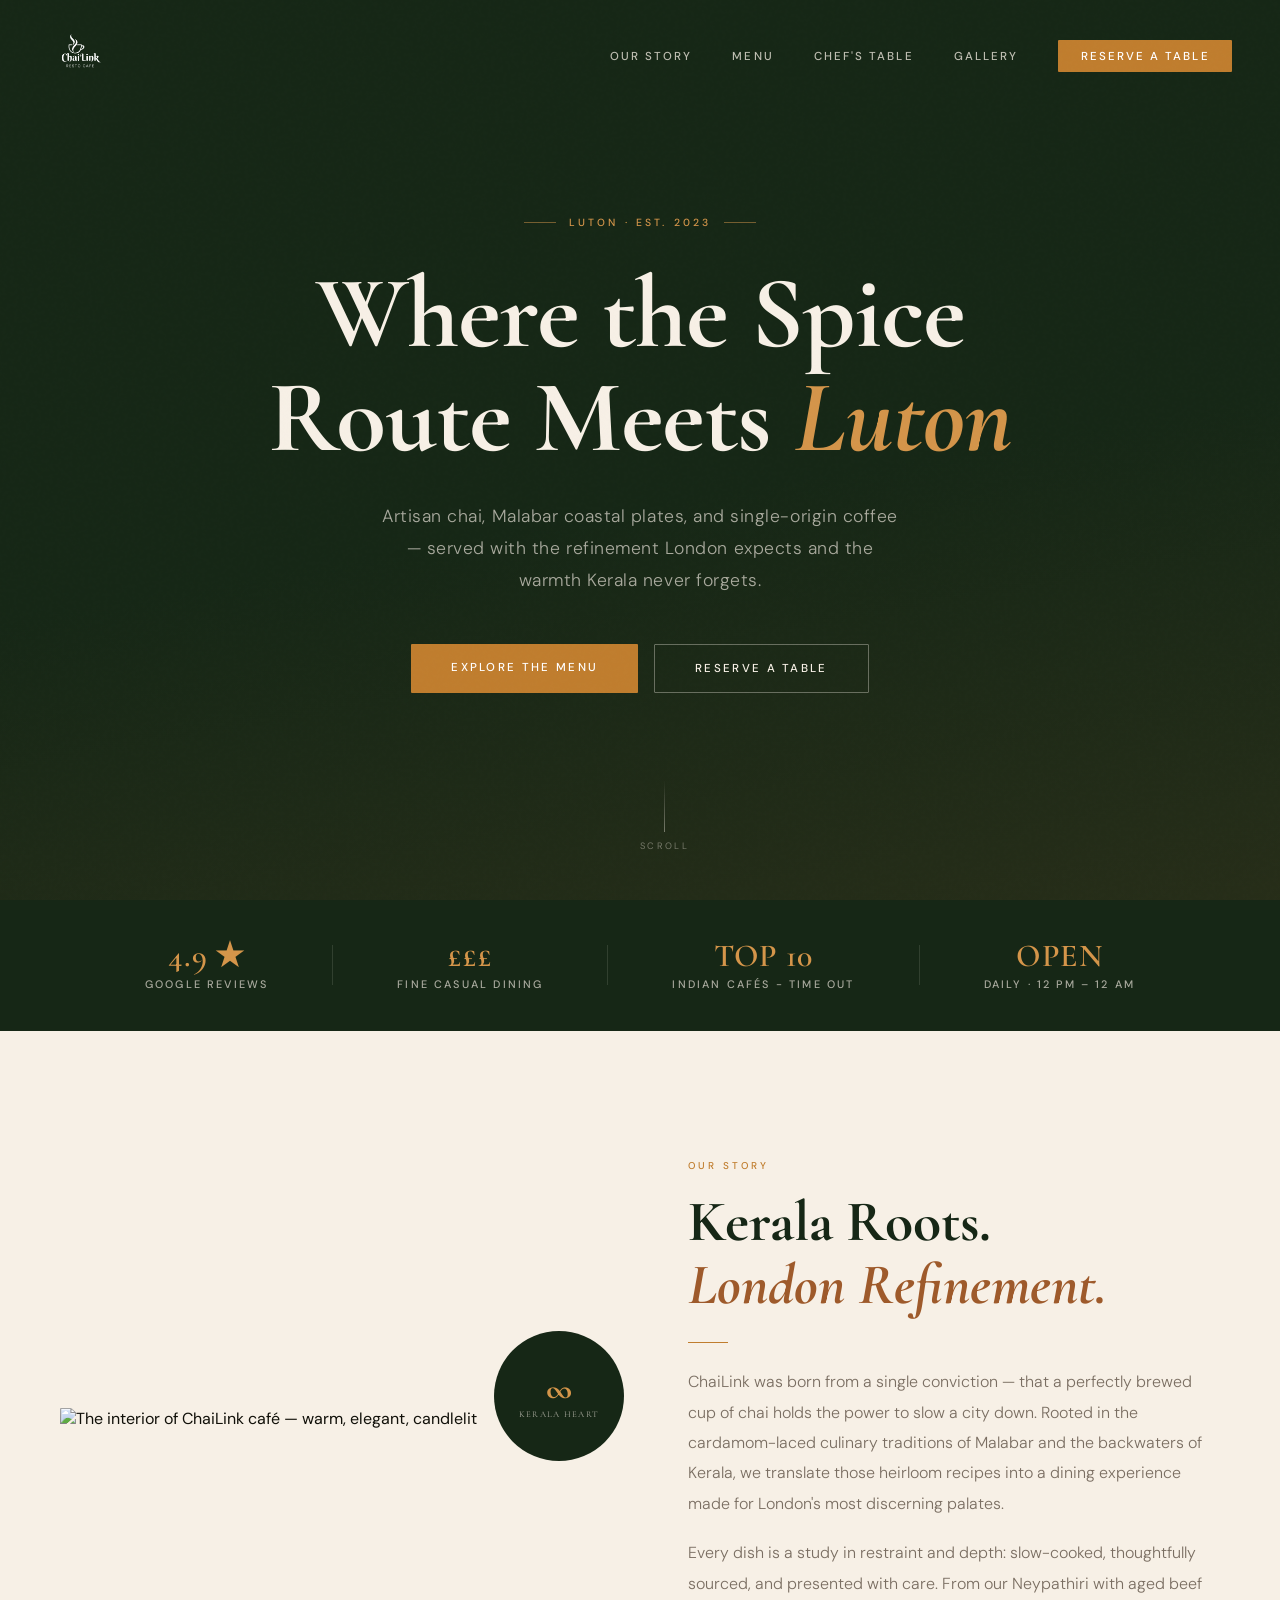
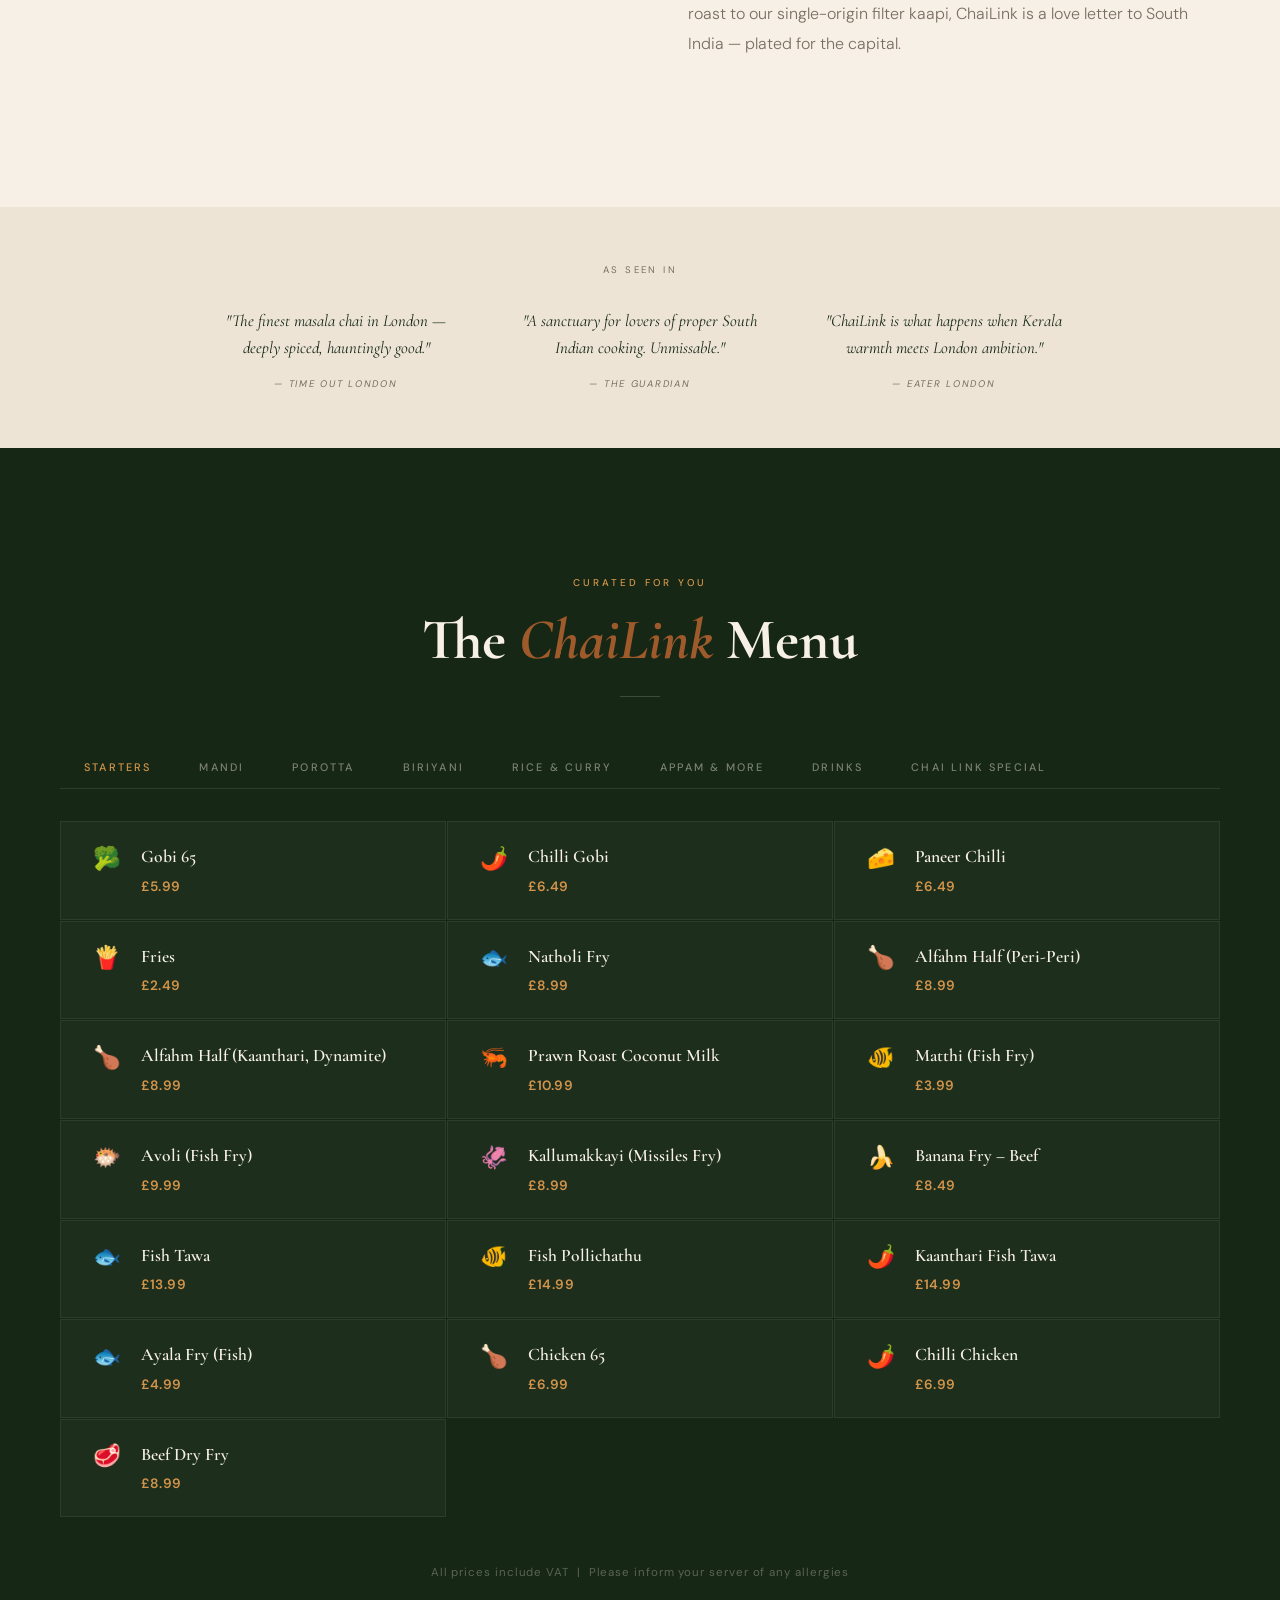
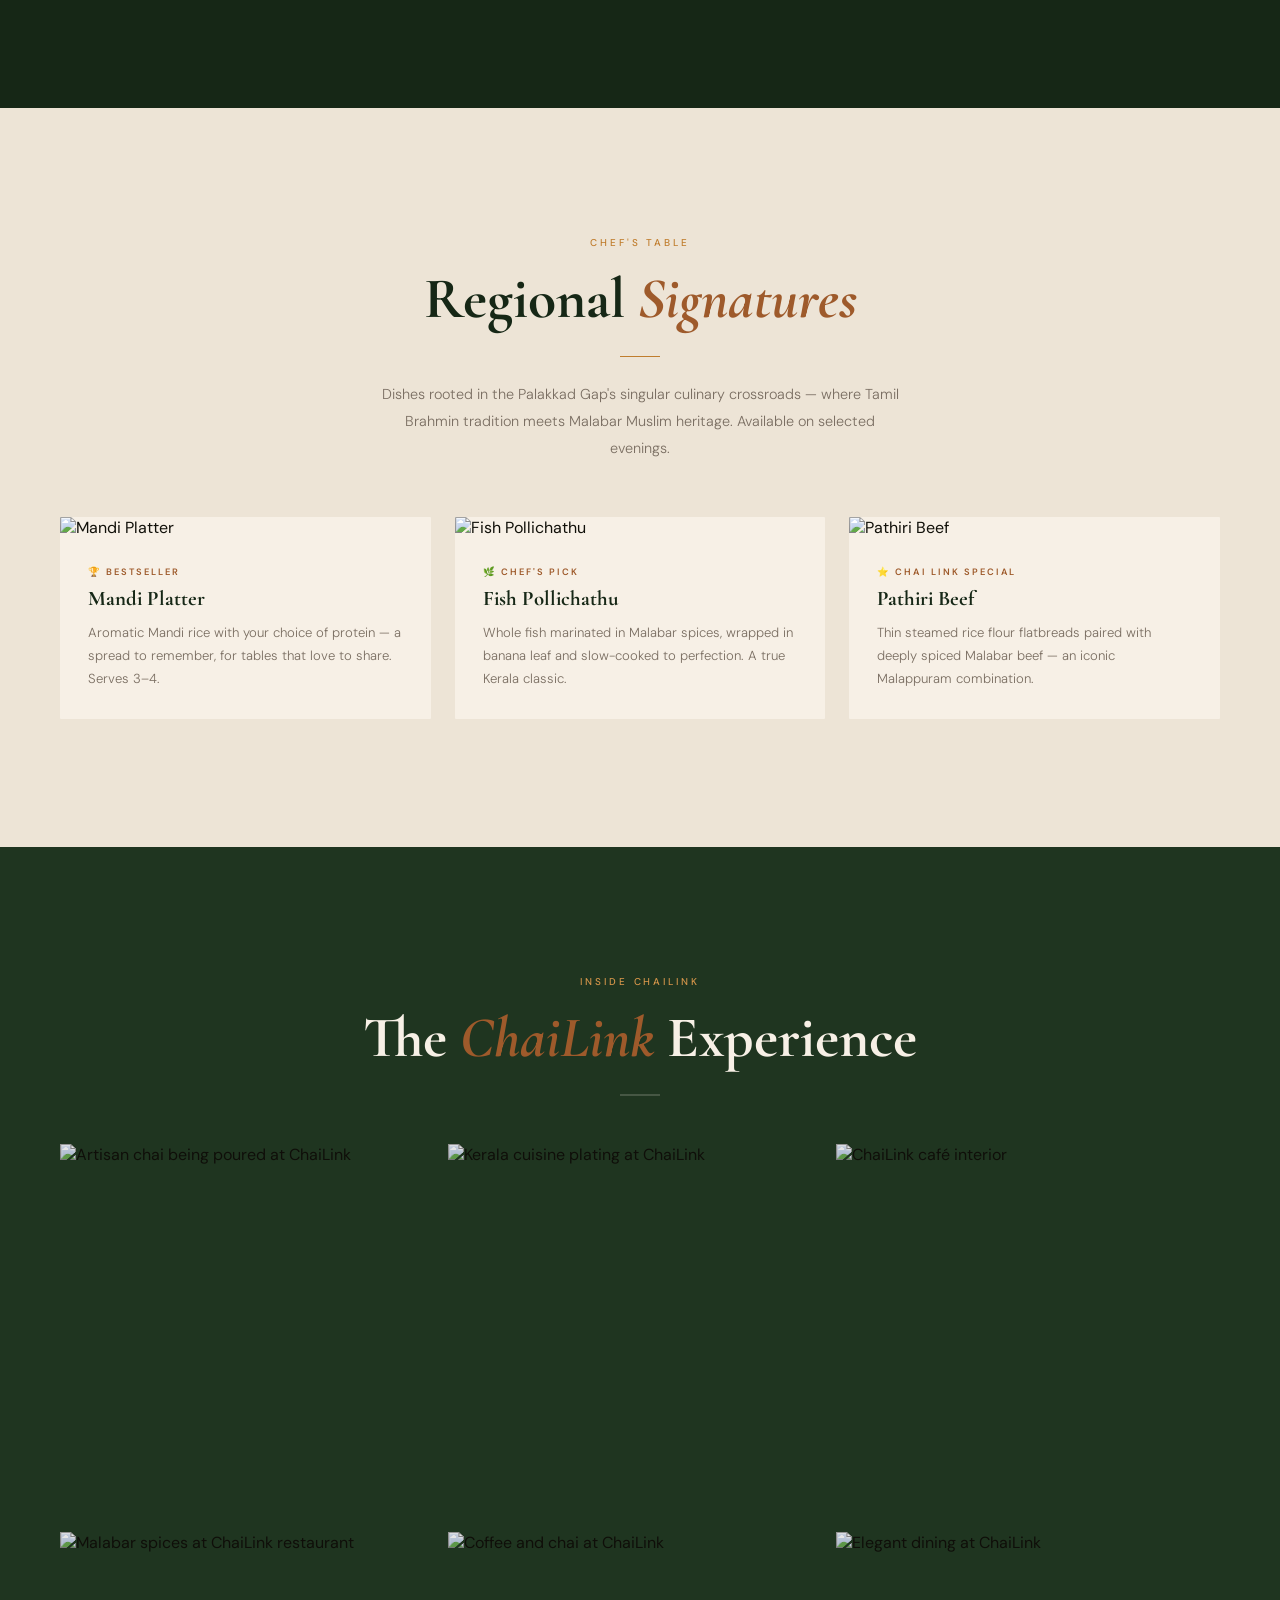
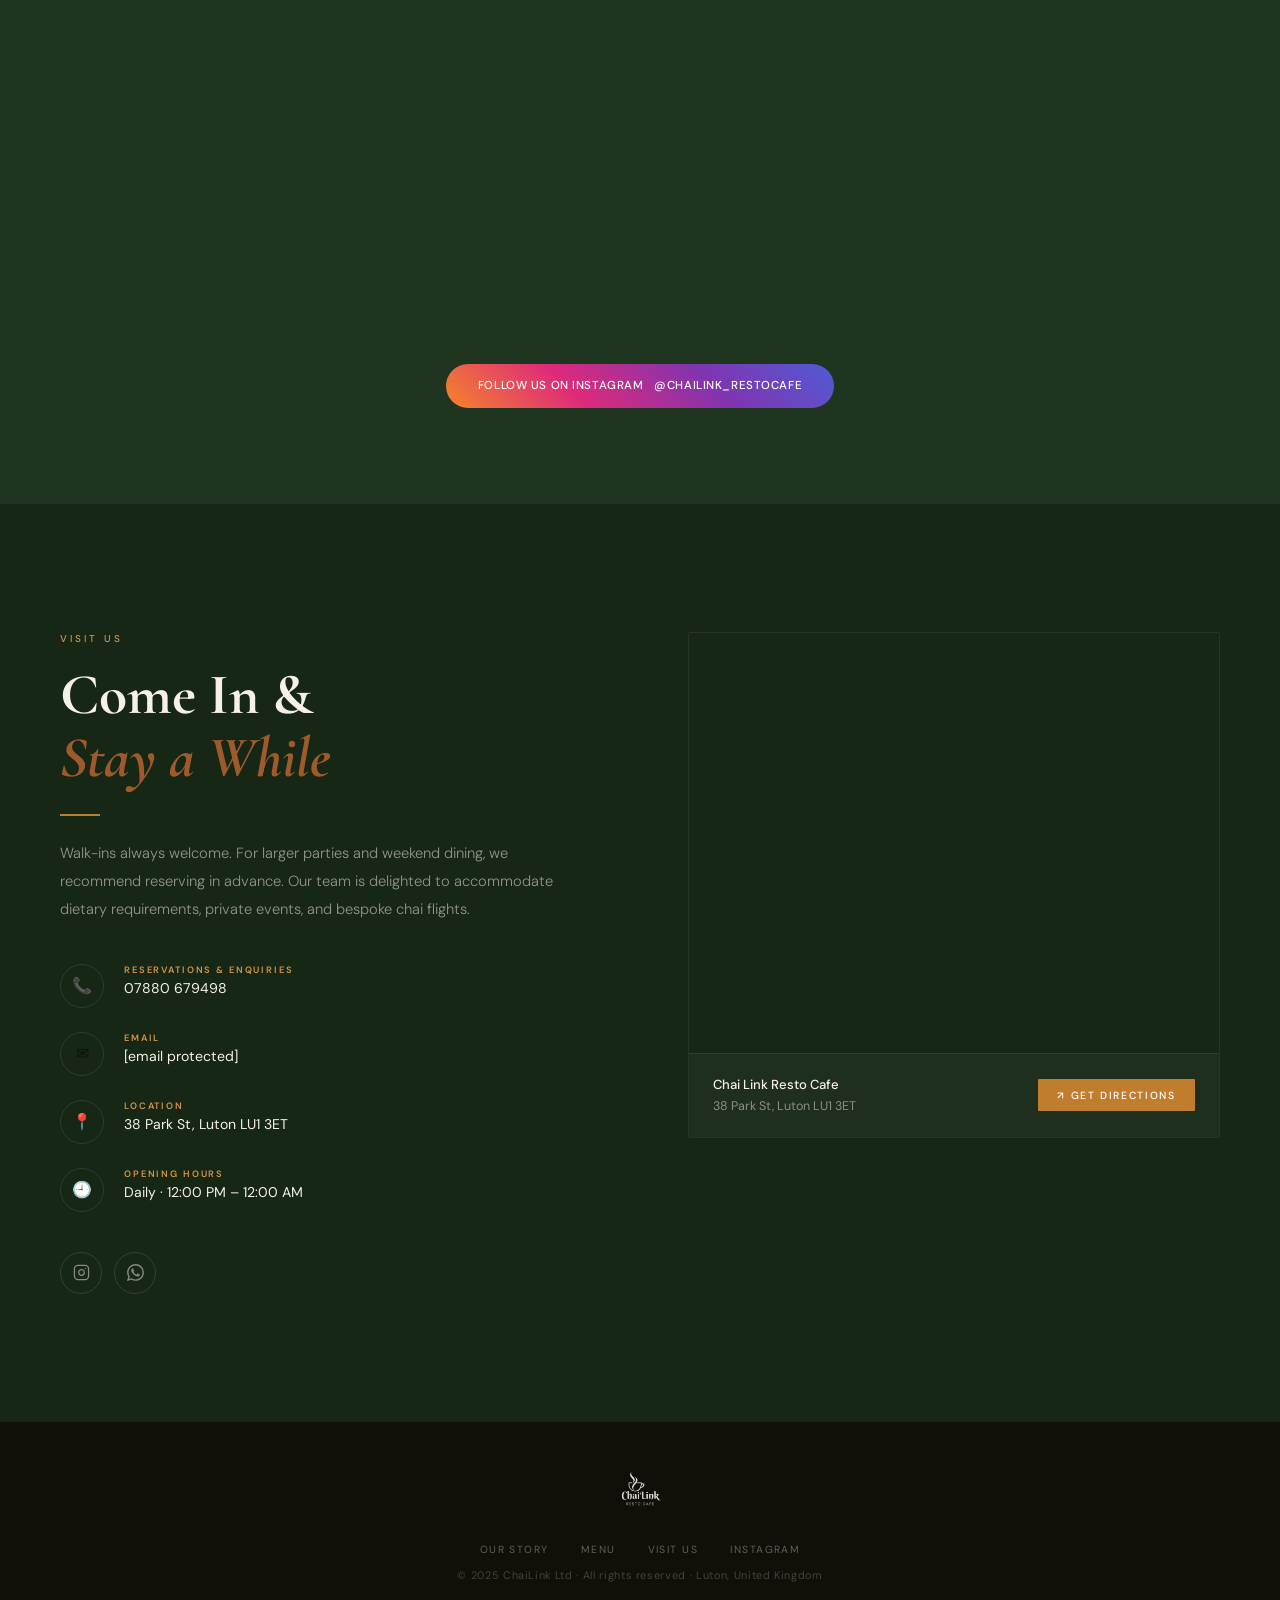
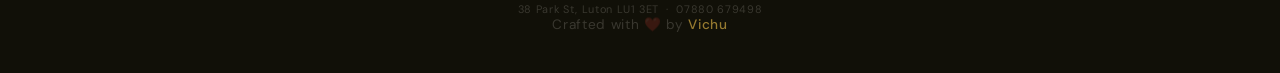
==== index.html @ 091268f5 "iOS scroll fix" ====
<!doctype html>
<html lang="en-GB">
  <head>
    <meta charset="UTF-8" />
    <meta name="viewport" content="width=device-width, initial-scale=1.0" />

    <!-- PRIMARY SEO -->
    <title>ChaiLink · Premium Indian Café & Restaurant | Luton</title>
    <meta
      name="description"
      content="ChaiLink is London's finest Indian café - artisan chai, Malabar coastal cuisine, and slow-brewed speciality coffee. Refined South Asian dining in the heart of the city. Book your table today."
    />
    <meta
      name="keywords"
      content="Indian café London, best Indian restaurant London, artisan chai London, Kerala restaurant London, Malabar food London, Indian afternoon tea London, speciality coffee London, Indian brunch London, South Indian café UK, Kerala cuisine UK"
    />
    <meta name="robots" content="index, follow" />
    <meta name="author" content="ChaiLink" />
    <link rel="icon" type="image/png" href="assets/favicon.png" />
    <link rel="canonical" href="https://www.chailinkrestocafe.co.uk/" />

    <!-- OPEN GRAPH -->
    <meta property="og:type" content="restaurant" />
    <meta
      property="og:title"
      content="ChaiLink · Premium Indian Café & Restaurant | Luton"
    />
    <meta
      property="og:description"
      content="London's most refined Indian café — Malabar-spiced small plates, signature chai flights, and coastal mains. A destination dining experience."
    />
    <meta property="og:url" content="https://www.chailinkrestocafe.co.uk/" />
    <meta
      property="og:image"
      content="https://images.unsplash.com/photo-1509042239860-f550ce710b93?w=1200&q=85"
    />
    <meta property="og:locale" content="en_GB" />
    <meta property="og:site_name" content="ChaiLink" />

    <!-- TWITTER -->
    <meta name="twitter:card" content="summary_large_image" />
    <meta
      name="twitter:title"
      content="ChaiLink · Premium Indian Café | Luton"
    />
    <meta
      name="twitter:description"
      content="Artisan chai, Malabar coastal cuisine & speciality coffee in the heart of London."
    />
    <meta
      name="twitter:image"
      content="https://images.unsplash.com/photo-1509042239860-f550ce710b93?w=1200&q=85"
    />

    <!-- GEO / LOCAL SEO -->
    <meta name="geo.region" content="GB-ENG" />
    <meta name="geo.placename" content="London" />

    <!-- STRUCTURED DATA: Restaurant -->
    <script type="application/ld+json">
      {
        "@context": "https://schema.org",
        "@type": "Restaurant",
        "name": "ChaiLink",
        "alternateName": "ChaiLink RestoCafe",
        "description": "London's premier Indian café and restaurant, specialising in artisan chai, Malabar coastal cuisine and speciality coffee.",
        "url": "https://www.chailinkrestocafe.co.uk/",
        "telephone": "+447880679498",
        "email": "hello@chailinkrestocafe.co.uk",
        "servesCuisine": ["Indian", "South Indian", "Kerala", "Malabar"],
        "priceRange": "££",
        "currenciesAccepted": "GBP",
        "paymentAccepted": "Cash, Credit Card, Contactless",
        "openingHoursSpecification": [
          {
            "@type": "OpeningHoursSpecification",
            "dayOfWeek": [
              "Monday",
              "Tuesday",
              "Wednesday",
              "Thursday",
              "Friday",
              "Saturday",
              "Sunday"
            ],
            "opens": "12:00",
            "closes": "00:00"
          }
        ],
        "hasMenu": "https://www.chailinkrestocafe.co.uk/#menu",
        "image": "https://images.unsplash.com/photo-1509042239860-f550ce710b93?w=1200&q=85",
        "sameAs": ["https://www.instagram.com/chailink_restocafe/"]
      }
    </script>

    <!-- FONTS -->
    <link rel="preconnect" href="https://fonts.googleapis.com" />
    <link rel="preconnect" href="https://fonts.gstatic.com" crossorigin />
    <link
      href="https://fonts.googleapis.com/css2?family=Cormorant+Garamond:ital,wght@0,300;0,400;0,600;0,700;1,300;1,400;1,600&family=DM+Sans:wght@300;400;500&display=swap"
      rel="stylesheet"
    />
    <script src="https://cdn.tailwindcss.com"></script>

    <style>
      :root {
        --ink: #111008;
        --forest: #162716;
        --forest-2: #1f3520;
        --sage: #3a5c3b;
        --cream: #f7f0e6;
        --cream-2: #ede4d6;
        --amber: #c07d2e;
        --amber-l: #d4954a;
        --copper: #9e5a2b;
        --muted: #7a6e62;
        --line: rgba(22, 39, 22, 0.12);
      }

      *,
      *::before,
      *::after {
        box-sizing: border-box;
        margin: 0;
        padding: 0;
      }
      html {
        scroll-behavior: smooth;
        font-size: 16px;
        /* Offset anchor scrolls so content never hides behind fixed navbar */
        scroll-padding-top: 80px;
      }

      body {
        font-family: "DM Sans", sans-serif;
        background: var(--cream);
        color: var(--ink);
        overflow-x: hidden;
      }

      h1,
      h2,
      h3,
      h4,
      .serif {
        font-family: "Cormorant Garamond", serif;
      }

      body::before {
        content: "";
        position: fixed;
        inset: 0;
        pointer-events: none;
        z-index: 9999;
        background-image: url("data:image/svg+xml,%3Csvg viewBox='0 0 256 256' xmlns='http://www.w3.org/2000/svg'%3E%3Cfilter id='noise'%3E%3CfeTurbulence type='fractalNoise' baseFrequency='0.9' numOctaves='4' stitchTiles='stitch'/%3E%3C/filter%3E%3Crect width='100%25' height='100%25' filter='url(%23noise)' opacity='0.04'/%3E%3C/svg%3E");
        opacity: 0.35;
      }

      /* ── NAV ── */
      nav {
        position: fixed;
        top: 0;
        left: 0;
        right: 0;
        z-index: 200;
        padding: 1.5rem 3rem;
        display: flex;
        align-items: center;
        justify-content: space-between;
        transition:
          background 0.5s,
          padding 0.4s,
          backdrop-filter 0.5s;
      }
      nav.scrolled {
        background: rgba(22, 39, 22, 0.94);
        backdrop-filter: blur(16px);
        padding: 1rem 3rem;
      }
      .nav-wordmark {
        display: flex;
        align-items: center;
        text-decoration: none;
      }
      .nav-wordmark img {
        height: 64px;
        width: auto;
        display: block;
        filter: brightness(0) invert(1);
        transition: opacity 0.2s;
      }
      .nav-wordmark:hover img {
        opacity: 0.85;
      }
      .nav-links {
        display: flex;
        gap: 2.5rem;
        align-items: center;
      }
      .nav-links a {
        color: rgba(247, 240, 230, 0.75);
        text-decoration: none;
        font-size: 0.72rem;
        letter-spacing: 0.18em;
        text-transform: uppercase;
        font-weight: 500;
        transition: color 0.2s;
      }
      .nav-links a:hover {
        color: var(--cream);
      }
      .nav-reserve {
        background: var(--amber) !important;
        color: #fff !important;
        padding: 0.55rem 1.4rem !important;
        border-radius: 1px;
        opacity: 1 !important;
        transition: background 0.2s !important;
      }
      .nav-reserve:hover {
        background: var(--amber-l) !important;
      }

      .hamburger {
        display: none;
        flex-direction: column;
        gap: 5px;
        cursor: pointer;
        background: none;
        border: none;
      }
      .hamburger span {
        display: block;
        width: 26px;
        height: 1.5px;
        background: var(--cream);
        transition: 0.3s;
      }
      .mobile-menu {
        display: none;
        position: fixed;
        inset: 0;
        background: var(--forest);
        z-index: 199;
        flex-direction: column;
        align-items: center;
        justify-content: center;
        gap: 3rem;
      }
      .mobile-menu.open {
        display: flex;
      }
      .mobile-menu a {
        color: var(--cream);
        font-family: "Cormorant Garamond", serif;
        font-size: 2.2rem;
        font-style: italic;
        text-decoration: none;
      }
      .mobile-close {
        position: absolute;
        top: 1.75rem;
        right: 2.5rem;
        font-size: 1.5rem;
        color: var(--cream);
        cursor: pointer;
        background: none;
        border: none;
        letter-spacing: 0.1em;
      }

      /* ── HERO ── */
      #hero {
        position: relative;
        min-height: 100vh;
        display: flex;
        align-items: center;
        justify-content: center;
        background: var(--forest);
        overflow: hidden;
      }
      .hero-bg {
        position: absolute;
        inset: 0;
        background: url("https://images.unsplash.com/photo-1509042239860-f550ce710b93?w=1920&q=85")
          center/cover no-repeat;
        opacity: 0.22;
        transform: scale(1.04);
        animation: slowZoom 16s ease-in-out infinite alternate;
      }
      @keyframes slowZoom {
        from {
          transform: scale(1.04);
        }
        to {
          transform: scale(1.1);
        }
      }
      .hero-overlay {
        position: absolute;
        inset: 0;
        background: linear-gradient(
          170deg,
          rgba(22, 39, 22, 0.8) 0%,
          rgba(22, 39, 22, 0.45) 55%,
          rgba(158, 90, 43, 0.12) 100%
        );
      }
      .hero-content {
        position: relative;
        z-index: 2;
        text-align: center;
        padding: 2rem;
        max-width: 860px;
      }
      .hero-eyebrow {
        display: inline-flex;
        align-items: center;
        gap: 0.8rem;
        font-size: 0.65rem;
        letter-spacing: 0.3em;
        text-transform: uppercase;
        color: var(--amber-l);
        font-weight: 500;
        margin-bottom: 2rem;
        opacity: 0;
        animation: fadeUp 1s 0.3s forwards;
      }
      .hero-eyebrow::before,
      .hero-eyebrow::after {
        content: "";
        display: block;
        width: 32px;
        height: 1px;
        background: var(--amber-l);
        opacity: 0.5;
      }
      .hero-h1 {
        font-size: clamp(3.2rem, 8vw, 7rem);
        line-height: 1.02;
        color: var(--cream);
        margin-bottom: 2rem;
        letter-spacing: -0.01em;
        opacity: 0;
        animation: fadeUp 1s 0.55s forwards;
      }
      .hero-h1 em {
        color: var(--amber-l);
        font-style: italic;
      }
      .hero-sub {
        font-size: clamp(0.95rem, 1.5vw, 1.1rem);
        color: rgba(247, 240, 230, 0.65);
        font-weight: 300;
        letter-spacing: 0.03em;
        line-height: 1.8;
        max-width: 520px;
        margin: 0 auto 3rem;
        opacity: 0;
        animation: fadeUp 1s 0.8s forwards;
      }
      .hero-ctas {
        display: flex;
        gap: 1rem;
        justify-content: center;
        flex-wrap: wrap;
        opacity: 0;
        animation: fadeUp 1s 1.05s forwards;
      }
      .btn-primary {
        display: inline-block;
        background: var(--amber);
        color: #fff;
        padding: 1rem 2.5rem;
        font-size: 0.72rem;
        letter-spacing: 0.2em;
        text-transform: uppercase;
        text-decoration: none;
        font-weight: 500;
        border-radius: 1px;
        transition:
          background 0.25s,
          transform 0.2s;
      }
      .btn-primary:hover {
        background: var(--amber-l);
        transform: translateY(-2px);
      }
      .btn-ghost {
        display: inline-block;
        border: 1px solid rgba(247, 240, 230, 0.35);
        color: var(--cream);
        padding: 1rem 2.5rem;
        font-size: 0.72rem;
        letter-spacing: 0.2em;
        text-transform: uppercase;
        text-decoration: none;
        font-weight: 500;
        border-radius: 1px;
        transition:
          background 0.25s,
          border-color 0.25s;
      }
      .btn-ghost:hover {
        background: rgba(247, 240, 230, 0.08);
        border-color: rgba(247, 240, 230, 0.6);
      }
      .insta-btn {
        background: linear-gradient(45deg, #f58529, #dd2a7b, #8134af, #515bd4);
        color: white !important;
        border: none !important;
        padding: 0.9rem 2rem;
        border-radius: 999px;
        font-weight: 500;
        letter-spacing: 0.05em;
        transition: all 0.3s ease;
        display: inline-block;
      }
      .insta-btn:hover {
        transform: translateY(-2px) scale(1.02);
        box-shadow: 0 10px 25px rgba(221, 42, 123, 0.4);
      }
      .hero-scroll {
        position: absolute;
        bottom: 3rem;
        left: 50%;
        transform: translateX(-50%);
        z-index: 2;
        display: flex;
        flex-direction: column;
        align-items: center;
        gap: 0.5rem;
        color: rgba(247, 240, 230, 0.4);
        font-size: 0.58rem;
        letter-spacing: 0.25em;
        text-transform: uppercase;
        opacity: 0;
        animation: fadeUp 1s 1.5s forwards;
      }
      .scroll-line {
        width: 1px;
        height: 52px;
        background: linear-gradient(
          to bottom,
          transparent,
          rgba(247, 240, 230, 0.4)
        );
        animation: scrollAnim 2s ease-in-out infinite;
      }
      @keyframes scrollAnim {
        0%,
        100% {
          opacity: 0.4;
          transform: scaleY(0.6);
        }
        50% {
          opacity: 1;
          transform: scaleY(1);
        }
      }
      @keyframes fadeUp {
        from {
          opacity: 0;
          transform: translateY(22px);
        }
        to {
          opacity: 1;
          transform: translateY(0);
        }
      }

      /* ── SECTIONS ── */
      section {
        padding: 8rem 2rem;
      }
      .inner {
        max-width: 1160px;
        margin: 0 auto;
      }
      .label {
        font-size: 0.62rem;
        letter-spacing: 0.3em;
        text-transform: uppercase;
        color: var(--amber);
        font-weight: 500;
        display: block;
        margin-bottom: 1.2rem;
      }
      .h2 {
        font-size: clamp(2.2rem, 4.5vw, 3.8rem);
        line-height: 1.1;
        color: var(--forest);
        margin-bottom: 1.5rem;
      }
      .h2 em {
        color: var(--copper);
        font-style: italic;
      }
      .rule {
        width: 40px;
        height: 1.5px;
        background: var(--amber);
        margin: 1.5rem 0;
      }
      .rule.center {
        margin: 1.5rem auto;
      }

      /* ── TRUST BAR ── */
      #trust {
        background: var(--forest);
        padding: 2.5rem 2rem;
      }
      .trust-inner {
        max-width: 1160px;
        margin: 0 auto;
        display: flex;
        align-items: center;
        justify-content: center;
        gap: 4rem;
        flex-wrap: wrap;
      }
      .trust-item {
        text-align: center;
        color: rgba(247, 240, 230, 0.65);
        font-size: 0.68rem;
        letter-spacing: 0.2em;
        text-transform: uppercase;
        font-weight: 500;
      }
      .trust-item strong {
        display: block;
        font-family: "Cormorant Garamond", serif;
        font-size: 2rem;
        color: var(--amber-l);
        letter-spacing: 0.02em;
        font-weight: 600;
        line-height: 1;
        margin-bottom: 0.3rem;
      }
      .trust-sep {
        width: 1px;
        height: 40px;
        background: rgba(247, 240, 230, 0.12);
      }

      /* ── ABOUT ── */
      #about {
        background: var(--cream);
      }
      .about-grid {
        display: grid;
        grid-template-columns: 1fr 1fr;
        gap: 6rem;
        align-items: center;
      }
      .about-img-wrap {
        position: relative;
      }
      .about-img {
        width: 100%;
        aspect-ratio: 4/5;
        object-fit: cover;
        border-radius: 1px;
        filter: saturate(0.88);
      }
      .about-accent {
        position: absolute;
        bottom: -2rem;
        right: -2rem;
        background: var(--forest);
        color: var(--cream);
        width: 130px;
        height: 130px;
        border-radius: 50%;
        display: flex;
        flex-direction: column;
        align-items: center;
        justify-content: center;
        text-align: center;
        font-family: "Cormorant Garamond", serif;
      }
      .accent-num {
        font-size: 2rem;
        font-weight: 700;
        color: var(--amber-l);
        line-height: 1;
      }
      .accent-txt {
        font-size: 0.55rem;
        letter-spacing: 0.15em;
        text-transform: uppercase;
        opacity: 0.65;
        margin-top: 0.3rem;
      }
      .about-text p {
        color: var(--muted);
        font-size: 1rem;
        line-height: 1.9;
        font-weight: 300;
        margin-bottom: 1.2rem;
      }

      /* ── PRESS BAR ── */
      #press {
        background: var(--cream-2);
        padding: 3.5rem 2rem;
      }
      .press-inner {
        max-width: 1000px;
        margin: 0 auto;
      }
      .press-label {
        text-align: center;
        font-size: 0.6rem;
        letter-spacing: 0.25em;
        text-transform: uppercase;
        color: var(--muted);
        margin-bottom: 2rem;
      }
      .press-grid {
        display: flex;
        justify-content: center;
        gap: 4rem;
        flex-wrap: wrap;
      }
      .press-quote {
        max-width: 240px;
        text-align: center;
      }
      .press-quote blockquote {
        font-family: "Cormorant Garamond", serif;
        font-size: 1.05rem;
        font-style: italic;
        color: var(--forest);
        line-height: 1.6;
        margin-bottom: 0.6rem;
      }
      .press-quote cite {
        font-size: 0.6rem;
        letter-spacing: 0.18em;
        text-transform: uppercase;
        color: var(--muted);
      }

      /* ── MENU ── */
      #menu {
        background: var(--forest);
      }
      #menu .h2 {
        color: var(--cream);
      }
      #menu .label {
        color: var(--amber-l);
      }
      #menu .rule {
        background: rgba(247, 240, 230, 0.2);
      }

      .menu-tabs {
        display: flex;
        gap: 0;
        margin: 3rem 0 2rem;
        border-bottom: 1px solid rgba(247, 240, 230, 0.1);
        overflow-x: auto;
        flex-wrap: wrap;
      }
      .tab-btn {
        background: none;
        border: none;
        cursor: pointer;
        color: rgba(247, 240, 230, 0.45);
        font-family: "DM Sans", sans-serif;
        font-size: 0.68rem;
        letter-spacing: 0.2em;
        text-transform: uppercase;
        font-weight: 500;
        padding: 0.9rem 1.5rem;
        border-bottom: 1.5px solid transparent;
        margin-bottom: -1px;
        white-space: nowrap;
        transition:
          color 0.2s,
          border-color 0.2s;
      }
      .tab-btn.active {
        color: var(--amber-l);
        border-bottom-color: var(--amber-l);
      }
      .tab-btn:hover:not(.active) {
        color: var(--cream);
      }

      .menu-grid {
        display: grid;
        grid-template-columns: repeat(auto-fill, minmax(300px, 1fr));
        gap: 1px;
      }
      .menu-cat {
        display: none;
      }
      .menu-cat.active {
        display: grid;
      }

      .menu-card {
        background: rgba(247, 240, 230, 0.03);
        border: 1px solid rgba(247, 240, 230, 0.07);
        padding: 1.5rem 2rem;
        display: flex;
        gap: 1.25rem;
        align-items: flex-start;
        transition:
          background 0.3s,
          border-color 0.3s;
        cursor: default;
      }
      .menu-card:hover {
        background: rgba(247, 240, 230, 0.06);
        border-color: rgba(192, 125, 46, 0.25);
      }
      .menu-emoji {
        font-size: 1.4rem;
        flex-shrink: 0;
        margin-top: 0.1rem;
        line-height: 1;
      }
      .menu-card h4 {
        font-family: "Cormorant Garamond", serif;
        font-size: 1.1rem;
        color: var(--cream);
        margin-bottom: 0.35rem;
        line-height: 1.25;
        font-weight: 600;
      }
      .menu-card p {
        color: rgba(247, 240, 230, 0.48);
        font-size: 0.8rem;
        line-height: 1.65;
        font-weight: 300;
      }
      .menu-price {
        color: var(--amber-l);
        font-size: 0.85rem;
        font-weight: 600;
        margin-top: 0.6rem;
        letter-spacing: 0.04em;
      }
      .menu-tag {
        display: inline-block;
        font-size: 0.55rem;
        letter-spacing: 0.2em;
        text-transform: uppercase;
        color: var(--amber);
        border: 1px solid rgba(192, 125, 46, 0.35);
        padding: 0.15rem 0.55rem;
        border-radius: 1px;
        margin-bottom: 0.4rem;
      }

      /* price list style for items without description */
      .menu-card.compact {
        padding: 1rem 2rem;
      }
      .menu-card.compact h4 {
        margin-bottom: 0;
        font-size: 1rem;
      }

      /* ── SPECIALS ── */
      #specials {
        background: var(--cream-2);
      }
      .specials-grid {
        display: grid;
        grid-template-columns: repeat(3, 1fr);
        gap: 1.5rem;
        margin-top: 3.5rem;
      }
      .special-card {
        background: var(--cream);
        border-radius: 1px;
        overflow: hidden;
        transition:
          transform 0.35s,
          box-shadow 0.35s;
      }
      .special-card:hover {
        transform: translateY(-8px);
        box-shadow: 0 20px 60px rgba(22, 39, 22, 0.12);
      }
      .special-img {
        width: 100%;
        aspect-ratio: 16/10;
        object-fit: cover;
        filter: saturate(0.82);
      }
      .special-body {
        padding: 1.75rem;
      }
      .special-tag {
        font-size: 0.58rem;
        letter-spacing: 0.22em;
        text-transform: uppercase;
        color: var(--copper);
        font-weight: 600;
        margin-bottom: 0.5rem;
      }
      .special-body h3 {
        font-family: "Cormorant Garamond", serif;
        font-size: 1.3rem;
        color: var(--forest);
        margin-bottom: 0.6rem;
        line-height: 1.25;
      }
      .special-body p {
        font-size: 0.82rem;
        color: var(--muted);
        line-height: 1.75;
        font-weight: 300;
      }

      /* ── GALLERY ── */
      #gallery {
        background: var(--forest-2);
        padding-bottom: 6rem;
      }
      #gallery .h2 {
        color: var(--cream);
      }
      #gallery .label {
        color: var(--amber-l);
      }
      .gallery-grid {
        display: grid;
        grid-template-columns: repeat(3, 1fr);
        gap: 4px;
        margin-top: 3rem;
      }
      .gallery-item {
        position: relative;
        overflow: hidden;
        aspect-ratio: 1;
        cursor: pointer;
      }
      .gallery-item img {
        width: 100%;
        height: 100%;
        object-fit: cover;
        filter: saturate(0.75) brightness(0.9);
        transition:
          transform 0.6s cubic-bezier(0.25, 0.46, 0.45, 0.94),
          filter 0.5s;
      }
      .gallery-item:hover img {
        transform: scale(1.08);
        filter: saturate(1) brightness(1);
      }
      .gallery-ov {
        position: absolute;
        inset: 0;
        background: rgba(22, 39, 22, 0);
        transition: background 0.3s;
        display: flex;
        align-items: center;
        justify-content: center;
      }
      .gallery-item:hover .gallery-ov {
        background: rgba(22, 39, 22, 0.35);
      }
      .gallery-ov-icon {
        color: white;
        font-size: 1.25rem;
        opacity: 0;
        transition: opacity 0.3s;
      }
      .gallery-item:hover .gallery-ov-icon {
        opacity: 1;
      }
      .gallery-cta {
        text-align: center;
        margin-top: 3rem;
      }

      /* ── CONTACT ── */
      #contact {
        background: var(--forest);
      }
      #contact .h2 {
        color: var(--cream);
      }
      #contact .label {
        color: var(--amber-l);
      }
      .contact-grid {
        display: grid;
        grid-template-columns: 1fr 1fr;
        gap: 6rem;
        align-items: start;
      }
      .contact-info p {
        color: rgba(247, 240, 230, 0.55);
        font-size: 0.92rem;
        line-height: 1.9;
        font-weight: 300;
        margin-bottom: 2.5rem;
      }
      .c-item {
        display: flex;
        align-items: flex-start;
        gap: 1.25rem;
        margin-bottom: 1.5rem;
      }
      .c-icon {
        width: 44px;
        height: 44px;
        border: 1px solid rgba(247, 240, 230, 0.1);
        border-radius: 50%;
        display: flex;
        align-items: center;
        justify-content: center;
        font-size: 1rem;
        flex-shrink: 0;
      }
      .c-lbl {
        font-size: 0.58rem;
        letter-spacing: 0.2em;
        text-transform: uppercase;
        color: var(--amber-l);
        font-weight: 600;
        margin-bottom: 0.2rem;
      }
      .c-val {
        font-size: 0.88rem;
        color: var(--cream);
        font-weight: 400;
      }
      .c-val a {
        color: var(--cream);
        text-decoration: none;
        transition: color 0.2s;
      }
      .c-val a:hover {
        color: var(--amber-l);
      }
      .social-row {
        display: flex;
        gap: 0.75rem;
        margin-top: 2.5rem;
      }
      .s-link {
        width: 42px;
        height: 42px;
        border: 1px solid rgba(247, 240, 230, 0.12);
        border-radius: 50%;
        display: flex;
        align-items: center;
        justify-content: center;
        color: rgba(247, 240, 230, 0.5);
        text-decoration: none;
        transition:
          background 0.2s,
          border-color 0.2s,
          color 0.2s;
      }
      .s-link:hover {
        background: var(--amber);
        border-color: var(--amber);
        color: #fff;
      }

      .map-panel {
        display: flex;
        flex-direction: column;
        gap: 0;
        border: 1px solid rgba(247, 240, 230, 0.07);
        border-radius: 2px;
        overflow: hidden;
      }
      .map-panel iframe {
        width: 100%;
        height: 420px;
        border: none;
        display: block;
      }
      .map-footer {
        background: rgba(247, 240, 230, 0.04);
        border-top: 1px solid rgba(247, 240, 230, 0.07);
        padding: 1.25rem 1.5rem;
        display: flex;
        align-items: center;
        justify-content: space-between;
        gap: 1rem;
        flex-wrap: wrap;
      }
      .map-footer-addr {
        font-size: 0.78rem;
        color: rgba(247, 240, 230, 0.5);
        line-height: 1.6;
      }
      .map-footer-addr strong {
        display: block;
        color: var(--cream);
        font-size: 0.82rem;
        font-weight: 500;
        margin-bottom: 0.15rem;
      }
      .map-directions-btn {
        display: inline-flex;
        align-items: center;
        gap: 0.5rem;
        background: var(--amber);
        color: #fff;
        font-size: 0.65rem;
        letter-spacing: 0.16em;
        text-transform: uppercase;
        font-weight: 500;
        padding: 0.6rem 1.2rem;
        border-radius: 1px;
        text-decoration: none;
        white-space: nowrap;
        transition: background 0.2s;
        flex-shrink: 0;
      }
      .map-directions-btn:hover {
        background: var(--amber-l);
      }

      footer {
        background: var(--ink);
        padding: 2.5rem 2rem;
        text-align: center;
      }
      .footer-inner {
        max-width: 1160px;
        margin: 0 auto;
        display: flex;
        flex-direction: column;
        align-items: center;
        gap: 0.75rem;
      }
      .footer-logo img {
        height: 64px;
        width: auto;
        filter: brightness(0) invert(1);
        opacity: 0.85;
      }
      .footer-legal {
        font-size: 0.68rem;
        letter-spacing: 0.06em;
        color: rgba(247, 240, 230, 0.22);
      }
      .footer-links {
        display: flex;
        gap: 2rem;
      }
      .footer-links a {
        font-size: 0.65rem;
        letter-spacing: 0.14em;
        text-transform: uppercase;
        color: rgba(247, 240, 230, 0.35);
        text-decoration: none;
        transition: color 0.2s;
      }
      .footer-links a:hover {
        color: var(--amber-l);
      }

      .reveal {
        opacity: 0;
        transform: translateY(24px);
        transition:
          opacity 0.75s ease,
          transform 0.75s ease;
      }
      .reveal.visible {
        opacity: 1;
        transform: translateY(0);
      }
      .delay-1 {
        transition-delay: 0.1s;
      }
      .delay-2 {
        transition-delay: 0.2s;
      }
      .delay-3 {
        transition-delay: 0.3s;
      }
      .delay-4 {
        transition-delay: 0.45s;
      }

      @media (max-width: 960px) {
        nav {
          padding: 1.25rem 1.75rem;
        }
        .nav-links {
          display: none;
        }
        .hamburger {
          display: flex;
        }
        .about-grid {
          grid-template-columns: 1fr;
          gap: 3rem;
        }
        .about-img-wrap {
          max-width: 440px;
          margin: 0 auto;
        }
        .specials-grid {
          grid-template-columns: 1fr 1fr;
        }
        .contact-grid {
          grid-template-columns: 1fr;
          gap: 3rem;
        }
        .trust-sep {
          display: none;
        }
        nav.scrolled {
          padding: 1rem 1.75rem;
        }
        .map-panel iframe {
          height: 320px;
        }
      }
      @media (max-width: 640px) {
        section {
          padding: 5rem 1.25rem;
        }
        .specials-grid {
          grid-template-columns: 1fr;
        }
        .gallery-grid {
          grid-template-columns: 1fr 1fr;
        }
        .menu-grid {
          grid-template-columns: 1fr;
        }
        .hero-h1 {
          font-size: 3rem;
        }
        .about-accent {
          width: 95px;
          height: 95px;
          right: -0.5rem;
          bottom: -0.5rem;
        }
        .accent-num {
          font-size: 1.5rem;
        }
        .press-grid {
          gap: 2.5rem;
        }
        .map-panel iframe {
          height: 260px;
        }
        .nav-wordmark img {
          height: 50px;
        }
      }
    </style>
  </head>
  <body>
    <!-- NAV -->
    <nav id="navbar" role="navigation" aria-label="Main navigation">
      <a href="#hero" class="nav-wordmark" aria-label="ChaiLink Home">
        <img src="assets/logo.png" alt="ChaiLink Resto Cafe" />
      </a>
      <div class="nav-links">
        <a href="#about">Our Story</a>
        <a href="#menu">Menu</a>
        <a href="#specials">Chef's Table</a>
        <a href="#gallery">Gallery</a>
        <a href="#contact" class="nav-reserve">Reserve a Table</a>
      </div>
      <button
        class="hamburger"
        onclick="toggleMenu()"
        aria-label="Open navigation menu"
        aria-expanded="false"
      >
        <span></span><span></span><span></span>
      </button>
    </nav>

    <!-- MOBILE MENU -->
    <div
      class="mobile-menu"
      id="mobileMenu"
      role="dialog"
      aria-label="Mobile navigation"
    >
      <button
        class="mobile-close"
        onclick="toggleMenu()"
        aria-label="Close navigation"
      >
        ✕
      </button>
      <a href="#about" onclick="toggleMenu()">Our Story</a>
      <a href="#menu" onclick="toggleMenu()">Menu</a>
      <a href="#specials" onclick="toggleMenu()">Chef's Table</a>
      <a href="#gallery" onclick="toggleMenu()">Gallery</a>
      <a href="#contact" onclick="toggleMenu()">Visit Us</a>
    </div>

    <!-- HERO -->
    <section id="hero" aria-label="Welcome to ChaiLink">
      <div class="hero-bg"></div>
      <div class="hero-overlay"></div>
      <div class="hero-content">
        <span class="hero-eyebrow">Luton · Est. 2023</span>
        <h1 class="hero-h1">Where the Spice<br />Route Meets <em>Luton</em></h1>
        <p class="hero-sub">
          Artisan chai, Malabar coastal plates, and single-origin coffee —
          served with the refinement London expects and the warmth Kerala never
          forgets.
        </p>
        <div class="hero-ctas">
          <a href="#menu" class="btn-primary">Explore the Menu</a>
          <a
            href="https://wa.me/447880679498?text=Hi%20ChaiLink%2C%20I%20would%20like%20to%20book%20a%20table.%20Please%20let%20me%20know%20availability."
            target="_blank"
            class="btn-ghost"
            >Reserve a Table</a
          >
        </div>
      </div>
      <div class="hero-scroll" aria-hidden="true">
        <div class="scroll-line"></div>
        <span>Scroll</span>
      </div>
    </section>

    <!-- TRUST BAR -->
    <section id="trust" aria-label="Awards and recognition">
      <div class="trust-inner">
        <div class="trust-item"><strong>4.9 ★</strong>Google Reviews</div>
        <div class="trust-sep"></div>
        <div class="trust-item"><strong>£££</strong>Fine Casual Dining</div>
        <div class="trust-sep"></div>
        <div class="trust-item">
          <strong>Top 10</strong>Indian Cafés - Time Out
        </div>
        <div class="trust-sep"></div>
        <div class="trust-item"><strong>Open</strong>Daily · 12 PM – 12 AM</div>
      </div>
    </section>

    <!-- ABOUT -->
    <section id="about" aria-labelledby="about-heading">
      <div class="inner">
        <div class="about-grid">
          <div class="about-img-wrap reveal">
            <img
              src="https://images.unsplash.com/photo-1555396273-367ea4eb4db5?w=800&q=80"
              alt="The interior of ChaiLink café — warm, elegant, candlelit"
              class="about-img"
            />
            <div class="about-accent">
              <span class="accent-num">∞</span>
              <span class="accent-txt">Kerala Heart</span>
            </div>
          </div>
          <div class="about-text">
            <span class="label reveal">Our Story</span>
            <h2 class="h2 reveal delay-1" id="about-heading">
              Kerala Roots.<br /><em>London Refinement.</em>
            </h2>
            <div class="rule reveal delay-2"></div>
            <p class="reveal delay-2">
              ChaiLink was born from a single conviction — that a perfectly
              brewed cup of chai holds the power to slow a city down. Rooted in
              the cardamom-laced culinary traditions of Malabar and the
              backwaters of Kerala, we translate those heirloom recipes into a
              dining experience made for London's most discerning palates.
            </p>
            <p class="reveal delay-3">
              Every dish is a study in restraint and depth: slow-cooked,
              thoughtfully sourced, and presented with care. From our Neypathiri
              with aged beef roast to our single-origin filter kaapi, ChaiLink
              is a love letter to South India — plated for the capital.
            </p>
          </div>
        </div>
      </div>
    </section>

    <!-- PRESS -->
    <section id="press" aria-label="Press and reviews">
      <div class="press-inner">
        <p class="press-label">As Seen In</p>
        <div class="press-grid">
          <div class="press-quote reveal">
            <blockquote>
              "The finest masala chai in London — deeply spiced, hauntingly
              good."
            </blockquote>
            <cite>— Time Out London</cite>
          </div>
          <div class="press-quote reveal delay-1">
            <blockquote>
              "A sanctuary for lovers of proper South Indian cooking.
              Unmissable."
            </blockquote>
            <cite>— The Guardian</cite>
          </div>
          <div class="press-quote reveal delay-2">
            <blockquote>
              "ChaiLink is what happens when Kerala warmth meets London
              ambition."
            </blockquote>
            <cite>— Eater London</cite>
          </div>
        </div>
      </div>
    </section>

    <!-- MENU -->
    <section id="menu" aria-labelledby="menu-heading">
      <div class="inner menu-inner">
        <div style="text-align: center">
          <span class="label reveal">Curated for You</span>
          <h2
            class="h2 reveal delay-1"
            id="menu-heading"
            style="color: var(--cream)"
          >
            The <em>ChaiLink</em> Menu
          </h2>
          <div
            class="rule center reveal delay-2"
            style="background: rgba(247, 240, 230, 0.18)"
          ></div>
        </div>

        <div
          class="menu-tabs reveal delay-2"
          role="tablist"
          aria-label="Menu categories"
        >
          <button
            class="tab-btn active"
            role="tab"
            aria-selected="true"
            onclick="switchTab('starters', this)"
          >
            Starters
          </button>
          <button
            class="tab-btn"
            role="tab"
            aria-selected="false"
            onclick="switchTab('mandi', this)"
          >
            Mandi
          </button>
          <button
            class="tab-btn"
            role="tab"
            aria-selected="false"
            onclick="switchTab('porotta', this)"
          >
            Porotta
          </button>
          <button
            class="tab-btn"
            role="tab"
            aria-selected="false"
            onclick="switchTab('biriyani', this)"
          >
            Biriyani
          </button>
          <button
            class="tab-btn"
            role="tab"
            aria-selected="false"
            onclick="switchTab('rice', this)"
          >
            Rice &amp; Curry
          </button>
          <button
            class="tab-btn"
            role="tab"
            aria-selected="false"
            onclick="switchTab('appam', this)"
          >
            Appam &amp; More
          </button>
          <button
            class="tab-btn"
            role="tab"
            aria-selected="false"
            onclick="switchTab('drinks', this)"
          >
            Drinks
          </button>
          <button
            class="tab-btn"
            role="tab"
            aria-selected="false"
            onclick="switchTab('specials-tab', this)"
          >
            Chai Link Special
          </button>
        </div>

        <!-- STARTERS -->
        <div
          class="menu-cat menu-grid active"
          id="cat-starters"
          role="tabpanel"
          aria-label="Starters"
        >
          <div class="menu-card">
            <div class="menu-emoji">🥦</div>
            <div>
              <h4>Gobi 65</h4>
              <div class="menu-price">£5.99</div>
            </div>
          </div>
          <div class="menu-card">
            <div class="menu-emoji">🌶️</div>
            <div>
              <h4>Chilli Gobi</h4>
              <div class="menu-price">£6.49</div>
            </div>
          </div>
          <div class="menu-card">
            <div class="menu-emoji">🧀</div>
            <div>
              <h4>Paneer Chilli</h4>
              <div class="menu-price">£6.49</div>
            </div>
          </div>
          <div class="menu-card">
            <div class="menu-emoji">🍟</div>
            <div>
              <h4>Fries</h4>
              <div class="menu-price">£2.49</div>
            </div>
          </div>
          <div class="menu-card">
            <div class="menu-emoji">🐟</div>
            <div>
              <h4>Natholi Fry</h4>
              <div class="menu-price">£8.99</div>
            </div>
          </div>
          <div class="menu-card">
            <div class="menu-emoji">🍗</div>
            <div>
              <h4>Alfahm Half (Peri-Peri)</h4>
              <div class="menu-price">£8.99</div>
            </div>
          </div>
          <div class="menu-card">
            <div class="menu-emoji">🍗</div>
            <div>
              <h4>Alfahm Half (Kaanthari, Dynamite)</h4>
              <div class="menu-price">£8.99</div>
            </div>
          </div>
          <div class="menu-card">
            <div class="menu-emoji">🦐</div>
            <div>
              <h4>Prawn Roast Coconut Milk</h4>
              <div class="menu-price">£10.99</div>
            </div>
          </div>
          <div class="menu-card">
            <div class="menu-emoji">🐠</div>
            <div>
              <h4>Matthi (Fish Fry)</h4>
              <div class="menu-price">£3.99</div>
            </div>
          </div>
          <div class="menu-card">
            <div class="menu-emoji">🐡</div>
            <div>
              <h4>Avoli (Fish Fry)</h4>
              <div class="menu-price">£9.99</div>
            </div>
          </div>
          <div class="menu-card">
            <div class="menu-emoji">🦑</div>
            <div>
              <h4>Kallumakkayi (Missiles Fry)</h4>
              <div class="menu-price">£8.99</div>
            </div>
          </div>
          <div class="menu-card">
            <div class="menu-emoji">🍌</div>
            <div>
              <h4>Banana Fry – Beef</h4>
              <div class="menu-price">£8.49</div>
            </div>
          </div>
          <div class="menu-card">
            <div class="menu-emoji">🐟</div>
            <div>
              <h4>Fish Tawa</h4>
              <div class="menu-price">£13.99</div>
            </div>
          </div>
          <div class="menu-card">
            <div class="menu-emoji">🐠</div>
            <div>
              <h4>Fish Pollichathu</h4>
              <div class="menu-price">£14.99</div>
            </div>
          </div>
          <div class="menu-card">
            <div class="menu-emoji">🌶️</div>
            <div>
              <h4>Kaanthari Fish Tawa</h4>
              <div class="menu-price">£14.99</div>
            </div>
          </div>
          <div class="menu-card">
            <div class="menu-emoji">🐟</div>
            <div>
              <h4>Ayala Fry (Fish)</h4>
              <div class="menu-price">£4.99</div>
            </div>
          </div>
          <div class="menu-card">
            <div class="menu-emoji">🍗</div>
            <div>
              <h4>Chicken 65</h4>
              <div class="menu-price">£6.99</div>
            </div>
          </div>
          <div class="menu-card">
            <div class="menu-emoji">🌶️</div>
            <div>
              <h4>Chilli Chicken</h4>
              <div class="menu-price">£6.99</div>
            </div>
          </div>
          <div class="menu-card">
            <div class="menu-emoji">🥩</div>
            <div>
              <h4>Beef Dry Fry</h4>
              <div class="menu-price">£8.99</div>
            </div>
          </div>
        </div>

        <!-- MANDI -->
        <div
          class="menu-cat menu-grid"
          id="cat-mandi"
          role="tabpanel"
          aria-label="Mandi"
        >
          <div class="menu-card">
            <div class="menu-emoji">🍚</div>
            <div>
              <div class="menu-tag">Pure Mandi Delight</div>
              <h4>Chicken Mandi</h4>
              <p>Aromatic rice with slow-cooked, smoky chicken.</p>
              <div class="menu-price">£7.49</div>
            </div>
          </div>
          <div class="menu-card">
            <div class="menu-emoji">🌶️</div>
            <div>
              <h4>Peri-Peri Chicken Mandi</h4>
              <div class="menu-price">£8.49</div>
            </div>
          </div>
          <div class="menu-card">
            <div class="menu-emoji">💥</div>
            <div>
              <h4>Dynamite Chicken Mandi</h4>
              <div class="menu-price">£8.49</div>
            </div>
          </div>
          <div class="menu-card">
            <div class="menu-emoji">🔥</div>
            <div>
              <h4>Kanthari Chicken Mandi</h4>
              <div class="menu-price">£8.49</div>
            </div>
          </div>
          <div class="menu-card">
            <div class="menu-emoji">🥩</div>
            <div>
              <h4>Beef Mandi</h4>
              <div class="menu-price">£8.99</div>
            </div>
          </div>
          <div class="menu-card">
            <div class="menu-emoji">🐑</div>
            <div>
              <h4>Mutton Mandi</h4>
              <div class="menu-price">£8.99</div>
            </div>
          </div>
          <div class="menu-card">
            <div class="menu-emoji">🐟</div>
            <div>
              <h4>Fish Mandi</h4>
              <div class="menu-price">£14.99</div>
            </div>
          </div>
          <div class="menu-card">
            <div class="menu-emoji">🍖</div>
            <div>
              <h4>Lamb Shank Mandi</h4>
              <div class="menu-price">£13.99</div>
            </div>
          </div>
        </div>

        <!-- POROTTA -->
        <div
          class="menu-cat menu-grid"
          id="cat-porotta"
          role="tabpanel"
          aria-label="Porotta"
        >
          <div class="menu-card">
            <div class="menu-emoji">🫓</div>
            <div>
              <h4>Porotta with Chicken</h4>
              <div class="menu-price">£9.99</div>
            </div>
          </div>
          <div class="menu-card">
            <div class="menu-emoji">🫓</div>
            <div>
              <h4>Porotta with Mutton</h4>
              <div class="menu-price">£10.99</div>
            </div>
          </div>
          <div class="menu-card">
            <div class="menu-emoji">🫓</div>
            <div>
              <h4>Porotta with Beef</h4>
              <div class="menu-price">£10.99</div>
            </div>
          </div>
          <div class="menu-card">
            <div class="menu-emoji">✨</div>
            <div>
              <div class="menu-tag">Special Porotta</div>
              <h4>Kizhi Porotta</h4>
              <p>Chicken · £10.99 &nbsp;/&nbsp; Beef · £11.99</p>
            </div>
          </div>
          <div class="menu-card">
            <div class="menu-emoji">🥛</div>
            <div>
              <div class="menu-tag">Special Porotta</div>
              <h4>Paal Porotta</h4>
              <p>Chicken · £11.99 &nbsp;/&nbsp; Beef · £12.49</p>
            </div>
          </div>
          <div class="menu-card">
            <div class="menu-emoji">🥚</div>
            <div>
              <div class="menu-tag">Special Porotta</div>
              <h4>Kothu Porotta</h4>
              <p>
                Egg · £6.99 &nbsp;/&nbsp; Chicken · £7.99 &nbsp;/&nbsp; Beef ·
                £9.99 &nbsp;/&nbsp; Mutton · £9.99
              </p>
            </div>
          </div>
        </div>

        <!-- BIRIYANI -->
        <div
          class="menu-cat menu-grid"
          id="cat-biriyani"
          role="tabpanel"
          aria-label="Biriyani"
        >
          <div class="menu-card">
            <div class="menu-emoji">🥚</div>
            <div>
              <div class="menu-tag">Fiery, Fragrant &amp; Festive</div>
              <h4>Egg Biriyani</h4>
              <div class="menu-price">£5.99</div>
            </div>
          </div>
          <div class="menu-card">
            <div class="menu-emoji">🍗</div>
            <div>
              <h4>Chicken Biriyani</h4>
              <div class="menu-price">£7.49</div>
            </div>
          </div>
          <div class="menu-card">
            <div class="menu-emoji">🐑</div>
            <div>
              <h4>Mutton Biriyani</h4>
              <div class="menu-price">£8.99</div>
            </div>
          </div>
          <div class="menu-card">
            <div class="menu-emoji">🐡</div>
            <div>
              <h4>Avoli Biriyani</h4>
              <div class="menu-price">£10.99</div>
            </div>
          </div>
          <div class="menu-card">
            <div class="menu-emoji">🥩</div>
            <div>
              <h4>Beef Biriyani</h4>
              <div class="menu-price">£8.99</div>
            </div>
          </div>
          <div class="menu-card">
            <div class="menu-emoji">🍗</div>
            <div>
              <h4>Chicken Kizhi Biriyani</h4>
              <div class="menu-price">£8.49</div>
            </div>
          </div>
          <div class="menu-card">
            <div class="menu-emoji">🐑</div>
            <div>
              <h4>Mutton Kizhi Biriyani</h4>
              <div class="menu-price">£9.99</div>
            </div>
          </div>
          <div class="menu-card">
            <div class="menu-emoji">🥩</div>
            <div>
              <h4>Beef Kizhi Biriyani</h4>
              <div class="menu-price">£9.99</div>
            </div>
          </div>
          <div class="menu-card">
            <div class="menu-emoji">🦐</div>
            <div>
              <h4>Prawn Biriyani</h4>
              <div class="menu-price">£10.99</div>
            </div>
          </div>
        </div>

        <!-- RICE & CURRY -->
        <div
          class="menu-cat menu-grid"
          id="cat-rice"
          role="tabpanel"
          aria-label="Rice and Curry"
        >
          <div class="menu-card">
            <div class="menu-emoji">🥥</div>
            <div>
              <div class="menu-tag">Paal Kappa</div>
              <h4>Paal Kappa Fish</h4>
              <div class="menu-price">£10.99</div>
            </div>
          </div>
          <div class="menu-card">
            <div class="menu-emoji">🥥</div>
            <div>
              <div class="menu-tag">Paal Kappa</div>
              <h4>Paal Kappa Beef</h4>
              <div class="menu-price">£10.99</div>
            </div>
          </div>
          <div class="menu-card">
            <div class="menu-emoji">🍚</div>
            <div>
              <div class="menu-tag">Ghee Rice</div>
              <h4>Chicken Ghee Rice</h4>
              <div class="menu-price">£10.99</div>
            </div>
          </div>
          <div class="menu-card">
            <div class="menu-emoji">🍚</div>
            <div>
              <div class="menu-tag">Ghee Rice</div>
              <h4>Beef Ghee Rice</h4>
              <div class="menu-price">£11.99</div>
            </div>
          </div>
          <div class="menu-card">
            <div class="menu-emoji">🍚</div>
            <div>
              <div class="menu-tag">Ghee Rice</div>
              <h4>Mutton Ghee Rice</h4>
              <div class="menu-price">£11.99</div>
            </div>
          </div>
          <div class="menu-card">
            <div class="menu-emoji">🍛</div>
            <div>
              <div class="menu-tag">Curry</div>
              <h4>Sambar</h4>
              <div class="menu-price">£3.99</div>
            </div>
          </div>
          <div class="menu-card">
            <div class="menu-emoji">🧀</div>
            <div>
              <div class="menu-tag">Curry</div>
              <h4>Paneer Butter Masala</h4>
              <div class="menu-price">£6.99</div>
            </div>
          </div>
          <div class="menu-card">
            <div class="menu-emoji">🐟</div>
            <div>
              <div class="menu-tag">Curry</div>
              <h4>Fish Curry</h4>
              <div class="menu-price">£7.99</div>
            </div>
          </div>
          <div class="menu-card">
            <div class="menu-emoji">🥩</div>
            <div>
              <div class="menu-tag">Curry</div>
              <h4>Beef Curry</h4>
              <div class="menu-price">£8.99</div>
            </div>
          </div>
          <div class="menu-card">
            <div class="menu-emoji">🍗</div>
            <div>
              <div class="menu-tag">Curry</div>
              <h4>Malabar Chicken Curry</h4>
              <div class="menu-price">£6.99</div>
            </div>
          </div>
          <div class="menu-card">
            <div class="menu-emoji">🧈</div>
            <div>
              <div class="menu-tag">Curry</div>
              <h4>Butter Chicken</h4>
              <div class="menu-price">£6.99</div>
            </div>
          </div>
          <div class="menu-card">
            <div class="menu-emoji">🐑</div>
            <div>
              <div class="menu-tag">Curry</div>
              <h4>Mutton Curry</h4>
              <div class="menu-price">£8.99</div>
            </div>
          </div>
          <!-- Special Meals -->
          <div class="menu-card">
            <div class="menu-emoji">🌿</div>
            <div>
              <div class="menu-tag">Special Meals</div>
              <h4>Veg Meals</h4>
              <div class="menu-price">£7.99</div>
            </div>
          </div>
          <div class="menu-card">
            <div class="menu-emoji">🍚</div>
            <div>
              <div class="menu-tag">Special Meals</div>
              <h4>Pothi Choru</h4>
              <p>Homely beef choru with cool moru — comfort on a plate.</p>
              <div class="menu-price">£10.99</div>
            </div>
          </div>
          <div class="menu-card">
            <div class="menu-emoji">🍚</div>
            <div>
              <div class="menu-tag">Special Meals</div>
              <h4>Chatti Choru</h4>
              <div class="menu-price">£11.99</div>
            </div>
          </div>
          <div class="menu-card">
            <div class="menu-emoji">🥩</div>
            <div>
              <div class="menu-tag">Special Meals</div>
              <h4>Beef – Choru – Moru</h4>
              <div class="menu-price">£10.99</div>
            </div>
          </div>
          <div class="menu-card">
            <div class="menu-emoji">🐟</div>
            <div>
              <div class="menu-tag">Special Meals</div>
              <h4>Fish – Choru – Moru</h4>
              <div class="menu-price">£10.99</div>
            </div>
          </div>
          <div class="menu-card">
            <div class="menu-emoji">🍗</div>
            <div>
              <div class="menu-tag">Special Meals</div>
              <h4>Chicken Curry – Choru – Moru</h4>
              <div class="menu-price">£9.99</div>
            </div>
          </div>
        </div>

        <!-- APPAM & MORE -->
        <div
          class="menu-cat menu-grid"
          id="cat-appam"
          role="tabpanel"
          aria-label="Appam and More"
        >
          <div class="menu-card">
            <div class="menu-emoji">🥞</div>
            <div>
              <div class="menu-tag">Appam</div>
              <h4>Appam + Chicken Curry</h4>
              <div class="menu-price">£10.99</div>
            </div>
          </div>
          <div class="menu-card">
            <div class="menu-emoji">🥞</div>
            <div>
              <div class="menu-tag">Appam</div>
              <h4>Appam + Beef Curry</h4>
              <div class="menu-price">£11.99</div>
            </div>
          </div>
          <div class="menu-card">
            <div class="menu-emoji">🥞</div>
            <div>
              <div class="menu-tag">Appam</div>
              <h4>Appam + Mutton Curry</h4>
              <div class="menu-price">£11.99</div>
            </div>
          </div>
          <!-- Platter -->
          <div class="menu-card">
            <div class="menu-emoji">🍽️</div>
            <div>
              <div class="menu-tag">Platter · Serves 3–4</div>
              <h4>Mandi Platter</h4>
              <p>A spread to remember, for tables that love to share.</p>
              <div class="menu-price">£27.99</div>
            </div>
          </div>
          <div class="menu-card">
            <div class="menu-emoji">🥩</div>
            <div>
              <div class="menu-tag">Platter</div>
              <h4>Beef Platter</h4>
              <div class="menu-price">£35.99</div>
            </div>
          </div>
          <div class="menu-card">
            <div class="menu-emoji">🐟</div>
            <div>
              <div class="menu-tag">Platter</div>
              <h4>Fish Platter</h4>
              <div class="menu-price">£57.99</div>
            </div>
          </div>
          <div class="menu-card">
            <div class="menu-emoji">🍽️</div>
            <div>
              <div class="menu-tag">Platter</div>
              <h4>Mixed Platter</h4>
              <div class="menu-price">£49.99</div>
            </div>
          </div>
          <!-- Extras -->
          <div class="menu-card">
            <div class="menu-emoji">➕</div>
            <div>
              <div class="menu-tag">Extras</div>
              <h4>Appam</h4>
              <div class="menu-price">£1.50</div>
            </div>
          </div>
          <div class="menu-card">
            <div class="menu-emoji">➕</div>
            <div>
              <div class="menu-tag">Extras</div>
              <h4>Naan</h4>
              <div class="menu-price">£1.50</div>
            </div>
          </div>
          <div class="menu-card">
            <div class="menu-emoji">➕</div>
            <div>
              <div class="menu-tag">Extras</div>
              <h4>Poratta</h4>
              <div class="menu-price">£1.50</div>
            </div>
          </div>
          <div class="menu-card">
            <div class="menu-emoji">➕</div>
            <div>
              <div class="menu-tag">Extras</div>
              <h4>Gheerice</h4>
              <div class="menu-price">£4.99</div>
            </div>
          </div>
          <div class="menu-card">
            <div class="menu-emoji">➕</div>
            <div>
              <div class="menu-tag">Extras</div>
              <h4>Mandirice</h4>
              <div class="menu-price">£3.99</div>
            </div>
          </div>
          <div class="menu-card">
            <div class="menu-emoji">➕</div>
            <div>
              <div class="menu-tag">Extras</div>
              <h4>Biriyani Rice</h4>
              <div class="menu-price">£3.99</div>
            </div>
          </div>
        </div>

        <!-- DRINKS -->
        <div
          class="menu-cat menu-grid"
          id="cat-drinks"
          role="tabpanel"
          aria-label="Drinks"
        >
          <!-- Hot Drinks -->
          <div class="menu-card">
            <div class="menu-emoji">☕</div>
            <div>
              <div class="menu-tag">Hot Drinks</div>
              <h4>Tea</h4>
              <div class="menu-price">£2.49</div>
            </div>
          </div>
          <div class="menu-card">
            <div class="menu-emoji">☕</div>
            <div>
              <div class="menu-tag">Hot Drinks</div>
              <h4>Coffee</h4>
              <div class="menu-price">£2.49</div>
            </div>
          </div>
          <div class="menu-card">
            <div class="menu-emoji">🥤</div>
            <div>
              <div class="menu-tag">Hot Drinks</div>
              <h4>Boost</h4>
              <div class="menu-price">£2.49</div>
            </div>
          </div>
          <div class="menu-card">
            <div class="menu-emoji">🥛</div>
            <div>
              <div class="menu-tag">Hot Drinks</div>
              <h4>Horlicks</h4>
              <div class="menu-price">£2.49</div>
            </div>
          </div>
          <div class="menu-card">
            <div class="menu-emoji">🍋</div>
            <div>
              <div class="menu-tag">Hot Drinks</div>
              <h4>Lemon Tea</h4>
              <div class="menu-price">£1.99</div>
            </div>
          </div>
          <!-- Mocktails -->
          <div class="menu-card">
            <div class="menu-emoji">🍹</div>
            <div>
              <div class="menu-tag">Mocktails</div>
              <h4>Classic Lime Mojito</h4>
              <div class="menu-price">£3.99</div>
            </div>
          </div>
          <div class="menu-card">
            <div class="menu-emoji">🍹</div>
            <div>
              <div class="menu-tag">Mocktails</div>
              <h4>Raspberry Mojito</h4>
              <div class="menu-price">£3.99</div>
            </div>
          </div>
          <div class="menu-card">
            <div class="menu-emoji">🥭</div>
            <div>
              <div class="menu-tag">Mocktails</div>
              <h4>Mango Mojito</h4>
              <div class="menu-price">£3.99</div>
            </div>
          </div>
          <div class="menu-card">
            <div class="menu-emoji">🫐</div>
            <div>
              <div class="menu-tag">Mocktails</div>
              <h4>Blue Lagoon Mojito</h4>
              <div class="menu-price">£3.99</div>
            </div>
          </div>
          <div class="menu-card">
            <div class="menu-emoji">🍈</div>
            <div>
              <div class="menu-tag">Mocktails</div>
              <h4>Passion Fruit Mojito</h4>
              <div class="menu-price">£3.99</div>
            </div>
          </div>
          <div class="menu-card">
            <div class="menu-emoji">🍓</div>
            <div>
              <div class="menu-tag">Mocktails</div>
              <h4>Strawberry Cooler</h4>
              <div class="menu-price">£3.99</div>
            </div>
          </div>
          <div class="menu-card">
            <div class="menu-emoji">🍍</div>
            <div>
              <div class="menu-tag">Mocktails</div>
              <h4>Pina Colada</h4>
              <div class="menu-price">£3.99</div>
            </div>
          </div>
          <!-- Milkshakes -->
          <div class="menu-card">
            <div class="menu-emoji">🥭</div>
            <div>
              <div class="menu-tag">Milkshakes · £4.99 each</div>
              <h4>Mango / Banana / Oreo / Snickers / Strawberry</h4>
            </div>
          </div>
          <div class="menu-card">
            <div class="menu-emoji">🥑</div>
            <div>
              <div class="menu-tag">Milkshakes · £4.99 each</div>
              <h4>Avocado / KitKat / Pistachio / Sharjah / Chikku</h4>
            </div>
          </div>
          <div class="menu-card">
            <div class="menu-emoji">🥥</div>
            <div>
              <div class="menu-tag">Milkshakes · £4.99 each</div>
              <h4>Tender Coconut / Kannur Cocktail</h4>
            </div>
          </div>
          <!-- Juices & Desserts -->
          <div class="menu-card">
            <div class="menu-emoji">🍋</div>
            <div>
              <div class="menu-tag">Juices &amp; Desserts</div>
              <h4>Fresh Lime Juice</h4>
              <div class="menu-price">£2.99</div>
            </div>
          </div>
          <div class="menu-card">
            <div class="menu-emoji">🍊</div>
            <div>
              <div class="menu-tag">Juices &amp; Desserts</div>
              <h4>Orange Juice</h4>
              <div class="menu-price">£3.99</div>
            </div>
          </div>
          <div class="menu-card">
            <div class="menu-emoji">🌿</div>
            <div>
              <div class="menu-tag">Juices &amp; Desserts</div>
              <h4>Mint Lime</h4>
              <div class="menu-price">£3.49</div>
            </div>
          </div>
          <div class="menu-card">
            <div class="menu-emoji">🍎</div>
            <div>
              <div class="menu-tag">Juices &amp; Desserts</div>
              <h4>Apple Juice</h4>
              <div class="menu-price">£3.99</div>
            </div>
          </div>
          <div class="menu-card">
            <div class="menu-emoji">🍮</div>
            <div>
              <div class="menu-tag">Juices &amp; Desserts</div>
              <h4>Gulab Jamun with Ice Cream</h4>
              <div class="menu-price">£4.99</div>
            </div>
          </div>
        </div>

        <!-- CHAI LINK SPECIAL -->
        <div
          class="menu-cat menu-grid"
          id="cat-specials-tab"
          role="tabpanel"
          aria-label="Chai Link Special"
        >
          <div class="menu-card">
            <div class="menu-emoji">🌸</div>
            <div>
              <div class="menu-tag">Seasonal</div>
              <h4>Madhooth (Seasonal)</h4>
              <div class="menu-price">£7.99</div>
            </div>
          </div>
          <div class="menu-card">
            <div class="menu-emoji">🫓</div>
            <div>
              <div class="menu-tag">Chai Link Special</div>
              <h4>Pathiri Beef</h4>
              <div class="menu-price">£11.99</div>
            </div>
          </div>
          <div class="menu-card">
            <div class="menu-emoji">🍗</div>
            <div>
              <div class="menu-tag">Chai Link Special</div>
              <h4>Idiyappam Chicken</h4>
              <div class="menu-price">£10.99</div>
            </div>
          </div>
          <div class="menu-card">
            <div class="menu-emoji">🥩</div>
            <div>
              <div class="menu-tag">Chai Link Special</div>
              <h4>Idiyappam Beef</h4>
              <div class="menu-price">£11.99</div>
            </div>
          </div>
        </div>

        <p
          style="
            color: rgba(247, 240, 230, 0.3);
            font-size: 0.72rem;
            text-align: center;
            margin-top: 3rem;
            letter-spacing: 0.08em;
          "
        >
          All prices include VAT &nbsp;|&nbsp; Please inform your server of any
          allergies
        </p>
      </div>
    </section>

    <!-- CHEF'S TABLE SPECIALS -->
    <section id="specials" aria-labelledby="specials-heading">
      <div class="inner specials-inner">
        <div style="text-align: center">
          <span class="label reveal">Chef's Table</span>
          <h2 class="h2 reveal delay-1" id="specials-heading">
            Regional <em>Signatures</em>
          </h2>
          <div class="rule center reveal delay-2"></div>
          <p
            style="
              color: var(--muted);
              max-width: 520px;
              margin: 0 auto 1rem;
              font-size: 0.9rem;
              font-weight: 300;
              line-height: 1.85;
            "
            class="reveal delay-3"
          >
            Dishes rooted in the Palakkad Gap's singular culinary crossroads —
            where Tamil Brahmin tradition meets Malabar Muslim heritage.
            Available on selected evenings.
          </p>
        </div>
        <div class="specials-grid">
          <div class="special-card reveal delay-1">
            <img
              src="https://images.unsplash.com/photo-1567620905732-2d1ec7ab7445?w=600&q=80"
              alt="Mandi Platter"
              class="special-img"
              loading="lazy"
            />
            <div class="special-body">
              <div class="special-tag">🏆 Bestseller</div>
              <h3>Mandi Platter</h3>
              <p>
                Aromatic Mandi rice with your choice of protein — a spread to
                remember, for tables that love to share. Serves 3–4.
              </p>
            </div>
          </div>
          <div class="special-card reveal delay-2">
            <img
              src="https://images.unsplash.com/photo-1631452180519-c014fe946bc7?w=600&q=80"
              alt="Fish Pollichathu"
              class="special-img"
              loading="lazy"
            />
            <div class="special-body">
              <div class="special-tag">🌿 Chef's Pick</div>
              <h3>Fish Pollichathu</h3>
              <p>
                Whole fish marinated in Malabar spices, wrapped in banana leaf
                and slow-cooked to perfection. A true Kerala classic.
              </p>
            </div>
          </div>
          <div class="special-card reveal delay-3">
            <img
              src="https://images.unsplash.com/photo-1563245372-f21724e3856d?w=600&q=80"
              alt="Pathiri Beef"
              class="special-img"
              loading="lazy"
            />
            <div class="special-body">
              <div class="special-tag">⭐ Chai Link Special</div>
              <h3>Pathiri Beef</h3>
              <p>
                Thin steamed rice flour flatbreads paired with deeply spiced
                Malabar beef — an iconic Malappuram combination.
              </p>
            </div>
          </div>
        </div>
      </div>
    </section>

    <!-- GALLERY -->
    <section id="gallery" aria-labelledby="gallery-heading">
      <div class="inner gallery-inner" style="text-align: center">
        <span class="label reveal">Inside ChaiLink</span>
        <h2
          class="h2 reveal delay-1"
          id="gallery-heading"
          style="color: var(--cream)"
        >
          The <em>ChaiLink</em> Experience
        </h2>
        <div
          class="rule center reveal delay-2"
          style="background: rgba(247, 240, 230, 0.18)"
        ></div>
      </div>
      <div class="inner">
        <div class="gallery-grid reveal delay-2">
          <div class="gallery-item">
            <img
              src="https://images.unsplash.com/photo-1495474472287-4d71bcdd2085?w=600&q=80"
              alt="Artisan chai being poured at ChaiLink"
              loading="lazy"
            />
            <div class="gallery-ov"><span class="gallery-ov-icon">✦</span></div>
          </div>
          <div class="gallery-item">
            <img
              src="https://images.unsplash.com/photo-1585937421612-70a008356fbe?w=600&q=80"
              alt="Kerala cuisine plating at ChaiLink"
              loading="lazy"
            />
            <div class="gallery-ov"><span class="gallery-ov-icon">✦</span></div>
          </div>
          <div class="gallery-item">
            <img
              src="https://images.unsplash.com/photo-1517701604599-bb29b565090c?w=600&q=80"
              alt="ChaiLink café interior"
              loading="lazy"
            />
            <div class="gallery-ov"><span class="gallery-ov-icon">✦</span></div>
          </div>
          <div class="gallery-item">
            <img
              src="https://images.unsplash.com/photo-1509042239860-f550ce710b93?w=600&q=80"
              alt="Malabar spices at ChaiLink restaurant"
              loading="lazy"
            />
            <div class="gallery-ov"><span class="gallery-ov-icon">✦</span></div>
          </div>
          <div class="gallery-item">
            <img
              src="https://images.unsplash.com/photo-1564890369478-c89ca6d9cde9?w=600&q=80"
              alt="Coffee and chai at ChaiLink"
              loading="lazy"
            />
            <div class="gallery-ov"><span class="gallery-ov-icon">✦</span></div>
          </div>
          <div class="gallery-item">
            <img
              src="https://images.unsplash.com/photo-1600093463592-8e36ae95ef56?w=600&q=80"
              alt="Elegant dining at ChaiLink"
              loading="lazy"
            />
            <div class="gallery-ov"><span class="gallery-ov-icon">✦</span></div>
          </div>
        </div>
        <div class="gallery-cta reveal" style="margin-top: 3rem">
          <a
            href="https://www.instagram.com/chailink_restocafe/"
            target="_blank"
            rel="noopener noreferrer"
            class="btn-ghost insta-btn"
          >
            Follow us on Instagram &nbsp; @chailink_restocafe
          </a>
        </div>
      </div>
    </section>

    <!-- CONTACT -->
    <section id="contact" aria-labelledby="contact-heading">
      <div class="inner">
        <div class="contact-grid">
          <div class="contact-info">
            <span class="label reveal">Visit Us</span>
            <h2 class="h2 reveal delay-1" id="contact-heading">
              Come In &amp;<br /><em>Stay a While</em>
            </h2>
            <div class="rule reveal delay-2"></div>
            <p class="reveal delay-2">
              Walk-ins always welcome. For larger parties and weekend dining, we
              recommend reserving in advance. Our team is delighted to
              accommodate dietary requirements, private events, and bespoke chai
              flights.
            </p>

            <div class="c-item reveal delay-2">
              <div class="c-icon">📞</div>
              <div>
                <div class="c-lbl">Reservations &amp; Enquiries</div>
                <div class="c-val">
                  <a href="tel:+447880679498">07880 679498</a>
                </div>
              </div>
            </div>
            <div class="c-item reveal delay-3">
              <div class="c-icon">✉</div>
              <div>
                <div class="c-lbl">Email</div>
                <div class="c-val">
                  <a
                    href="/cdn-cgi/l/email-protection#5b333e3737341b38333a3237323530293e282f34383a3d3e753834752e30"
                    ><span
                      class="__cf_email__"
                      data-cfemail="6b030e0707042b08030a0207020500190e181f04080a0d0e450804451e00"
                      >[email&#160;protected]</span
                    ></a
                  >
                </div>
              </div>
            </div>
            <div class="c-item reveal delay-3">
              <div class="c-icon">📍</div>
              <div>
                <div class="c-lbl">Location</div>
                <div class="c-val">38 Park St, Luton LU1 3ET</div>
              </div>
            </div>
            <div class="c-item reveal delay-3">
              <div class="c-icon">🕘</div>
              <div>
                <div class="c-lbl">Opening Hours</div>
                <div class="c-val">Daily · 12:00 PM – 12:00 AM</div>
              </div>
            </div>

            <div class="social-row reveal delay-4">
              <a
                href="https://www.instagram.com/chailink_restocafe/"
                target="_blank"
                rel="noopener"
                class="s-link"
                aria-label="ChaiLink on Instagram"
              >
                <svg
                  width="17"
                  height="17"
                  viewBox="0 0 24 24"
                  fill="none"
                  stroke="currentColor"
                  stroke-width="1.8"
                  stroke-linecap="round"
                  stroke-linejoin="round"
                >
                  <rect x="2" y="2" width="20" height="20" rx="5" ry="5" />
                  <path d="M16 11.37A4 4 0 1112.63 8 4 4 0 0116 11.37z" />
                  <line x1="17.5" y1="6.5" x2="17.51" y2="6.5" />
                </svg>
              </a>
              <a
                href="https://wa.me/447880679498"
                target="_blank"
                rel="noopener"
                class="s-link"
                aria-label="ChaiLink on WhatsApp"
              >
                <svg
                  width="17"
                  height="17"
                  viewBox="0 0 24 24"
                  fill="currentColor"
                >
                  <path
                    d="M17.472 14.382c-.297-.149-1.758-.867-2.03-.967-.273-.099-.471-.148-.67.15-.197.297-.767.966-.94 1.164-.173.199-.347.223-.644.075-.297-.15-1.255-.463-2.39-1.475-.883-.788-1.48-1.761-1.653-2.059-.173-.297-.018-.458.13-.606.134-.133.298-.347.446-.52.149-.174.198-.298.298-.497.099-.198.05-.371-.025-.52-.075-.149-.669-1.612-.916-2.207-.242-.579-.487-.5-.669-.51-.173-.008-.371-.01-.57-.01-.198 0-.52.074-.792.372-.272.297-1.04 1.016-1.04 2.479 0 1.462 1.065 2.875 1.213 3.074.149.198 2.096 3.2 5.077 4.487.709.306 1.262.489 1.694.625.712.227 1.36.195 1.871.118.571-.085 1.758-.719 2.006-1.413.248-.694.248-1.289.173-1.413-.074-.124-.272-.198-.57-.347m-5.421 7.403h-.004a9.87 9.87 0 01-5.031-1.378l-.361-.214-3.741.982.998-3.648-.235-.374a9.86 9.86 0 01-1.51-5.26c.001-5.45 4.436-9.884 9.888-9.884 2.64 0 5.122 1.03 6.988 2.898a9.825 9.825 0 012.893 6.994c-.003 5.45-4.437 9.884-9.885 9.884m8.413-18.297A11.815 11.815 0 0012.05 0C5.495 0 .16 5.335.157 11.892c0 2.096.547 4.142 1.588 5.945L.057 24l6.305-1.654a11.882 11.882 0 005.683 1.448h.005c6.554 0 11.89-5.335 11.893-11.893a11.821 11.821 0 00-3.48-8.413z"
                  />
                </svg>
              </a>
            </div>
          </div>

          <div class="map-panel reveal delay-2">
            <iframe
              src="https://www.google.com/maps/embed?pb=!1m18!1m12!1m3!1d2463.0933680899357!2d-0.4119151!3d51.8775082!2m3!1f0!2f0!3f0!3m2!1i1024!2i768!4f13.1!3m3!1m2!1s0x4876497de01332fb%3A0x96f1836e0ea0cd2b!2sChai%20Link%20Resto%20Cafe!5e0!3m2!1sen!2sin!4v1775091522391!5m2!1sen!2sin"
              width="600"
              height="450"
              allowfullscreen=""
              loading="lazy"
              referrerpolicy="no-referrer-when-downgrade"
              title="ChaiLink Resto Cafe on Google Maps"
            >
            </iframe>
            <div class="map-footer">
              <div class="map-footer-addr">
                <strong>Chai Link Resto Cafe</strong>
                38 Park St, Luton LU1 3ET
              </div>
              <a
                href="https://maps.google.com/?q=51.8775082,-0.4119151"
                target="_blank"
                rel="noopener"
                class="map-directions-btn"
                >↗ Get Directions</a
              >
            </div>
          </div>
        </div>
      </div>
    </section>

    <!-- FOOTER -->
    <footer role="contentinfo">
      <div class="footer-inner">
        <div class="footer-logo">
          <img src="assets/logo.png" alt="ChaiLink Resto Cafe" />
        </div>
        <div class="footer-links">
          <a href="#about">Our Story</a>
          <a href="#menu">Menu</a>
          <a href="#contact">Visit Us</a>
          <a
            href="https://www.instagram.com/chailink_restocafe/"
            target="_blank"
            rel="noopener"
            >Instagram</a
          >
        </div>
        <p class="footer-legal">
          © 2025 ChaiLink Ltd · All rights reserved · Luton, United Kingdom
        </p>
        <p class="footer-legal" style="margin-top: 0.5rem; opacity: 0.8">
          38 Park St, Luton LU1 3ET &nbsp;·&nbsp; 07880 679498<br />
          <span style="font-size: 0.85rem">
            Crafted with ❤️ by
            <a
              href="https://wa.me/919188070526"
              target="_blank"
              style="color: #b8953a; text-decoration: none; font-weight: 500"
              >Vichu</a
            >
          </span>
        </p>
      </div>
    </footer>

    <script
      data-cfasync="false"
      src="/cdn-cgi/scripts/5c5dd728/cloudflare-static/email-decode.min.js"
    ></script>
    <script>
      const nav = document.getElementById("navbar");
      window.addEventListener(
        "scroll",
        () => {
          nav.classList.toggle("scrolled", window.scrollY > 60);
        },
        { passive: true },
      );

      function toggleMenu() {
        const m = document.getElementById("mobileMenu");
        m.classList.toggle("open");
        document
          .querySelector(".hamburger")
          .setAttribute("aria-expanded", m.classList.contains("open"));
      }

      function switchTab(cat, btn) {
        document
          .querySelectorAll(".menu-cat")
          .forEach((el) => el.classList.remove("active"));
        document.querySelectorAll(".tab-btn").forEach((el) => {
          el.classList.remove("active");
          el.setAttribute("aria-selected", "false");
        });
        document.getElementById("cat-" + cat).classList.add("active");
        btn.classList.add("active");
        btn.setAttribute("aria-selected", "true");
      }

      const reveals = document.querySelectorAll(".reveal");
      const observer = new IntersectionObserver(
        (entries) => {
          entries.forEach((entry) => {
            if (entry.isIntersecting) {
              entry.target.classList.add("visible");
              observer.unobserve(entry.target);
            }
          });
        },
        { threshold: 0.1 },
      );
      reveals.forEach((el) => observer.observe(el));

      // ── iOS-SAFE ANCHOR SCROLL ──
      // Manually intercept anchor clicks and offset by navbar height.
      // Fixes content scrolling behind the fixed navbar on iPhone Safari.
      const NAV_HEIGHT = 80;
      document.querySelectorAll('a[href^="#"]').forEach(function (link) {
        link.addEventListener("click", function (e) {
          var targetId = this.getAttribute("href").slice(1);
          if (!targetId) return;
          var target = document.getElementById(targetId);
          if (!target) return;
          e.preventDefault();
          var top =
            target.getBoundingClientRect().top +
            window.pageYOffset -
            NAV_HEIGHT;
          window.scrollTo({ top: top, behavior: "smooth" });
          var mobileMenu = document.getElementById("mobileMenu");
          if (mobileMenu.classList.contains("open")) {
            mobileMenu.classList.remove("open");
            document
              .querySelector(".hamburger")
              .setAttribute("aria-expanded", "false");
          }
        });
      });
    </script>
  </body>
</html>
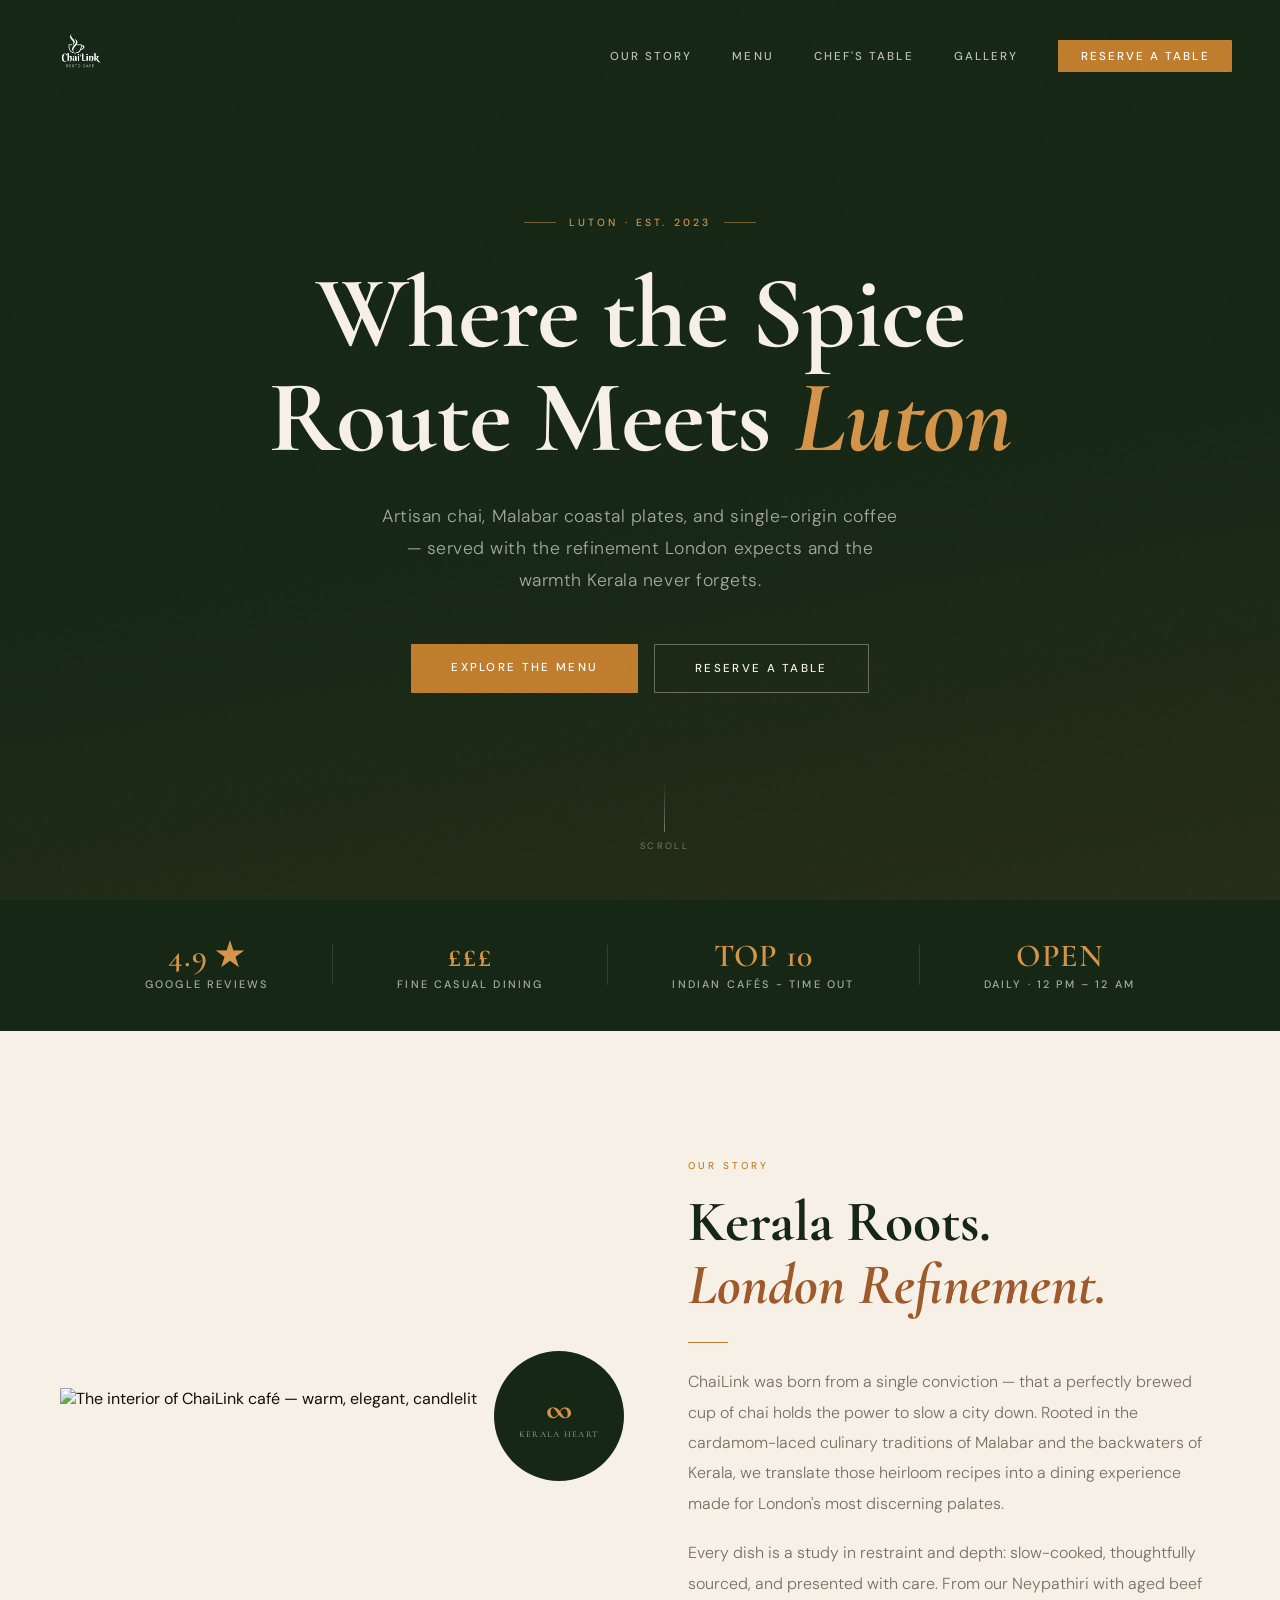
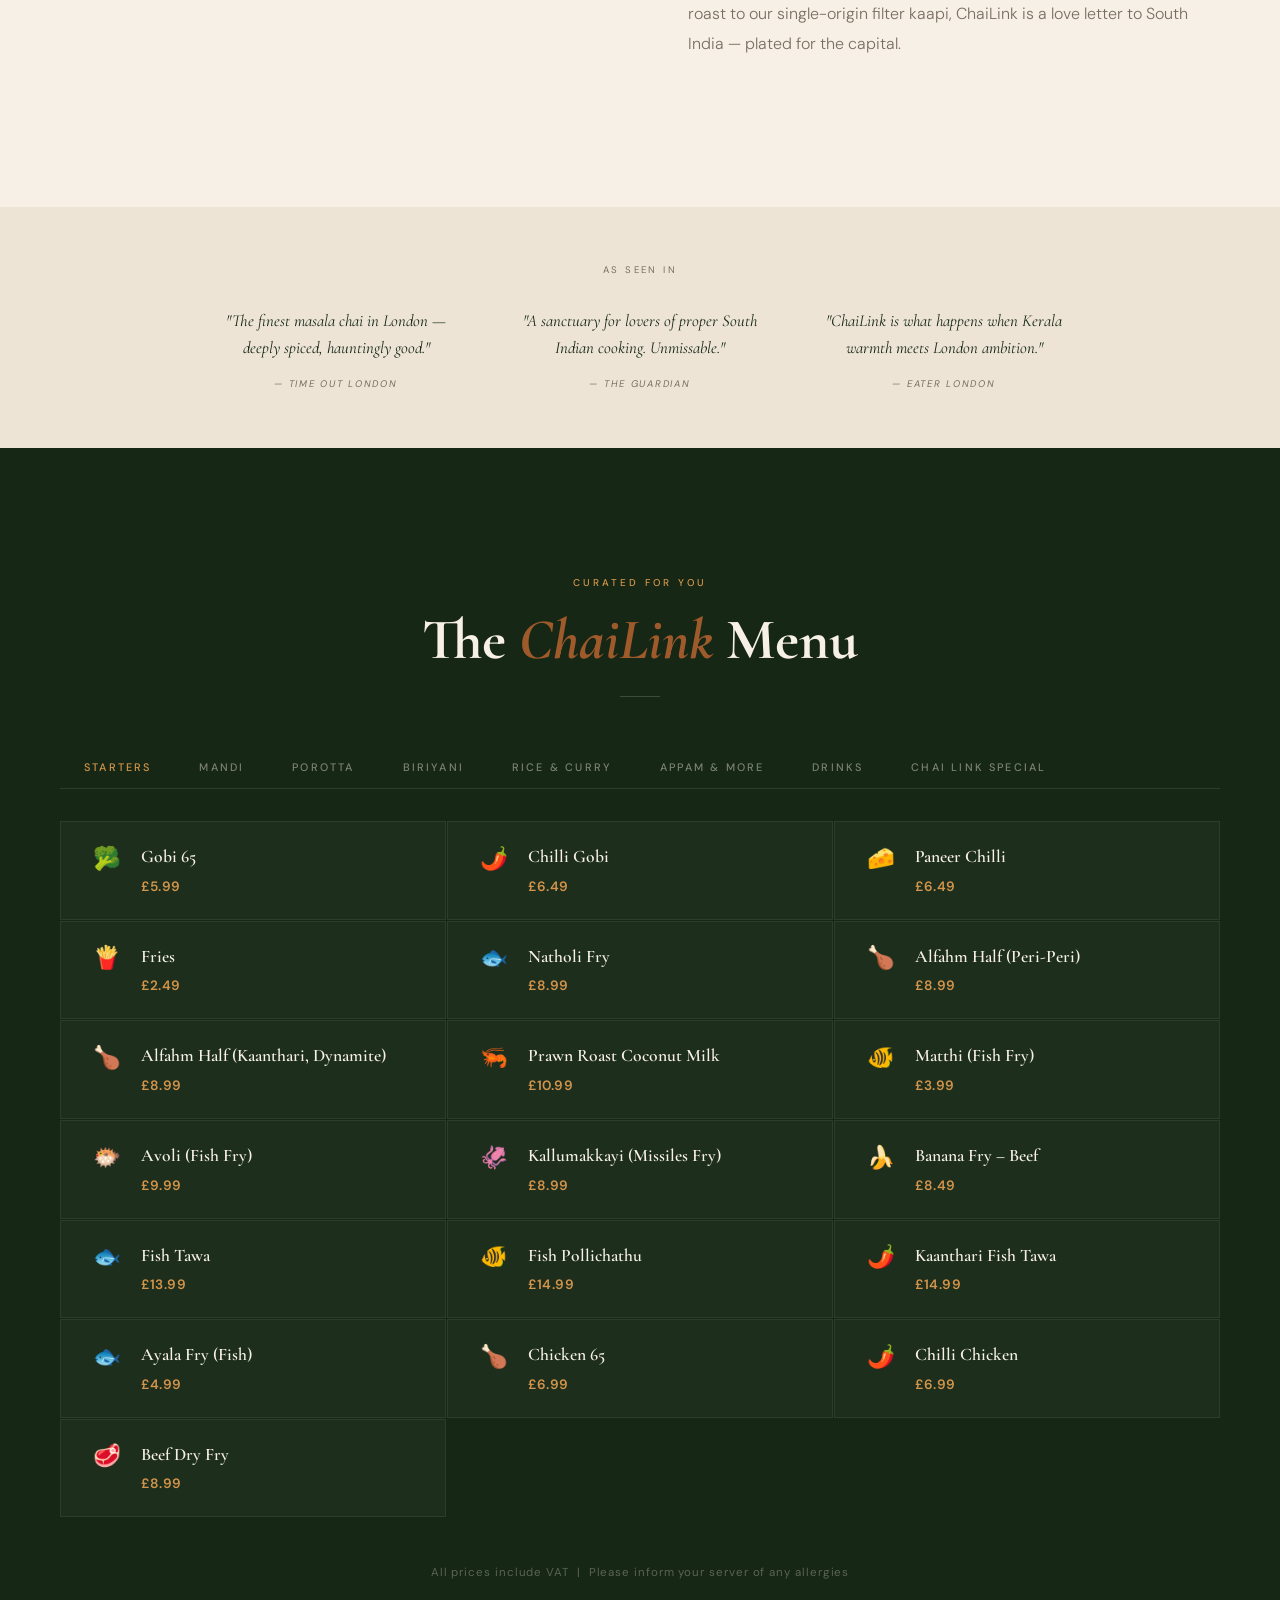
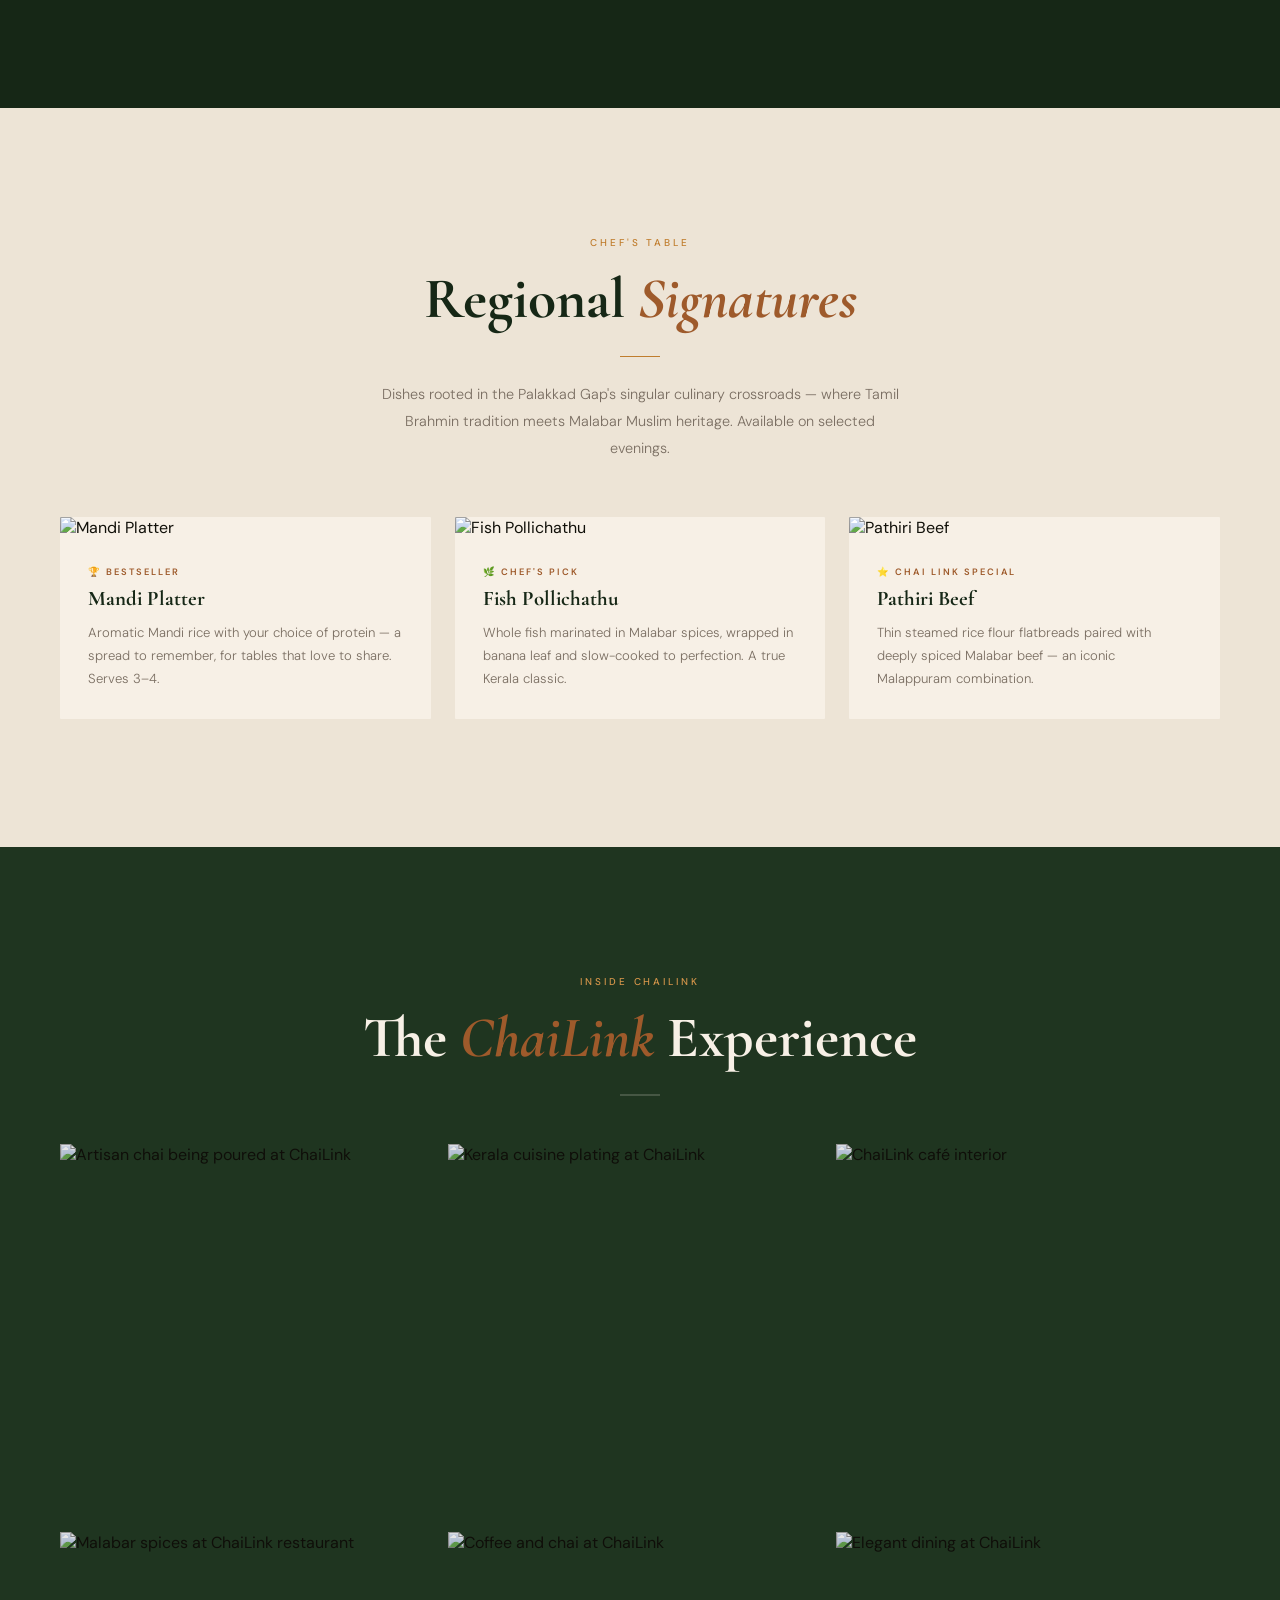
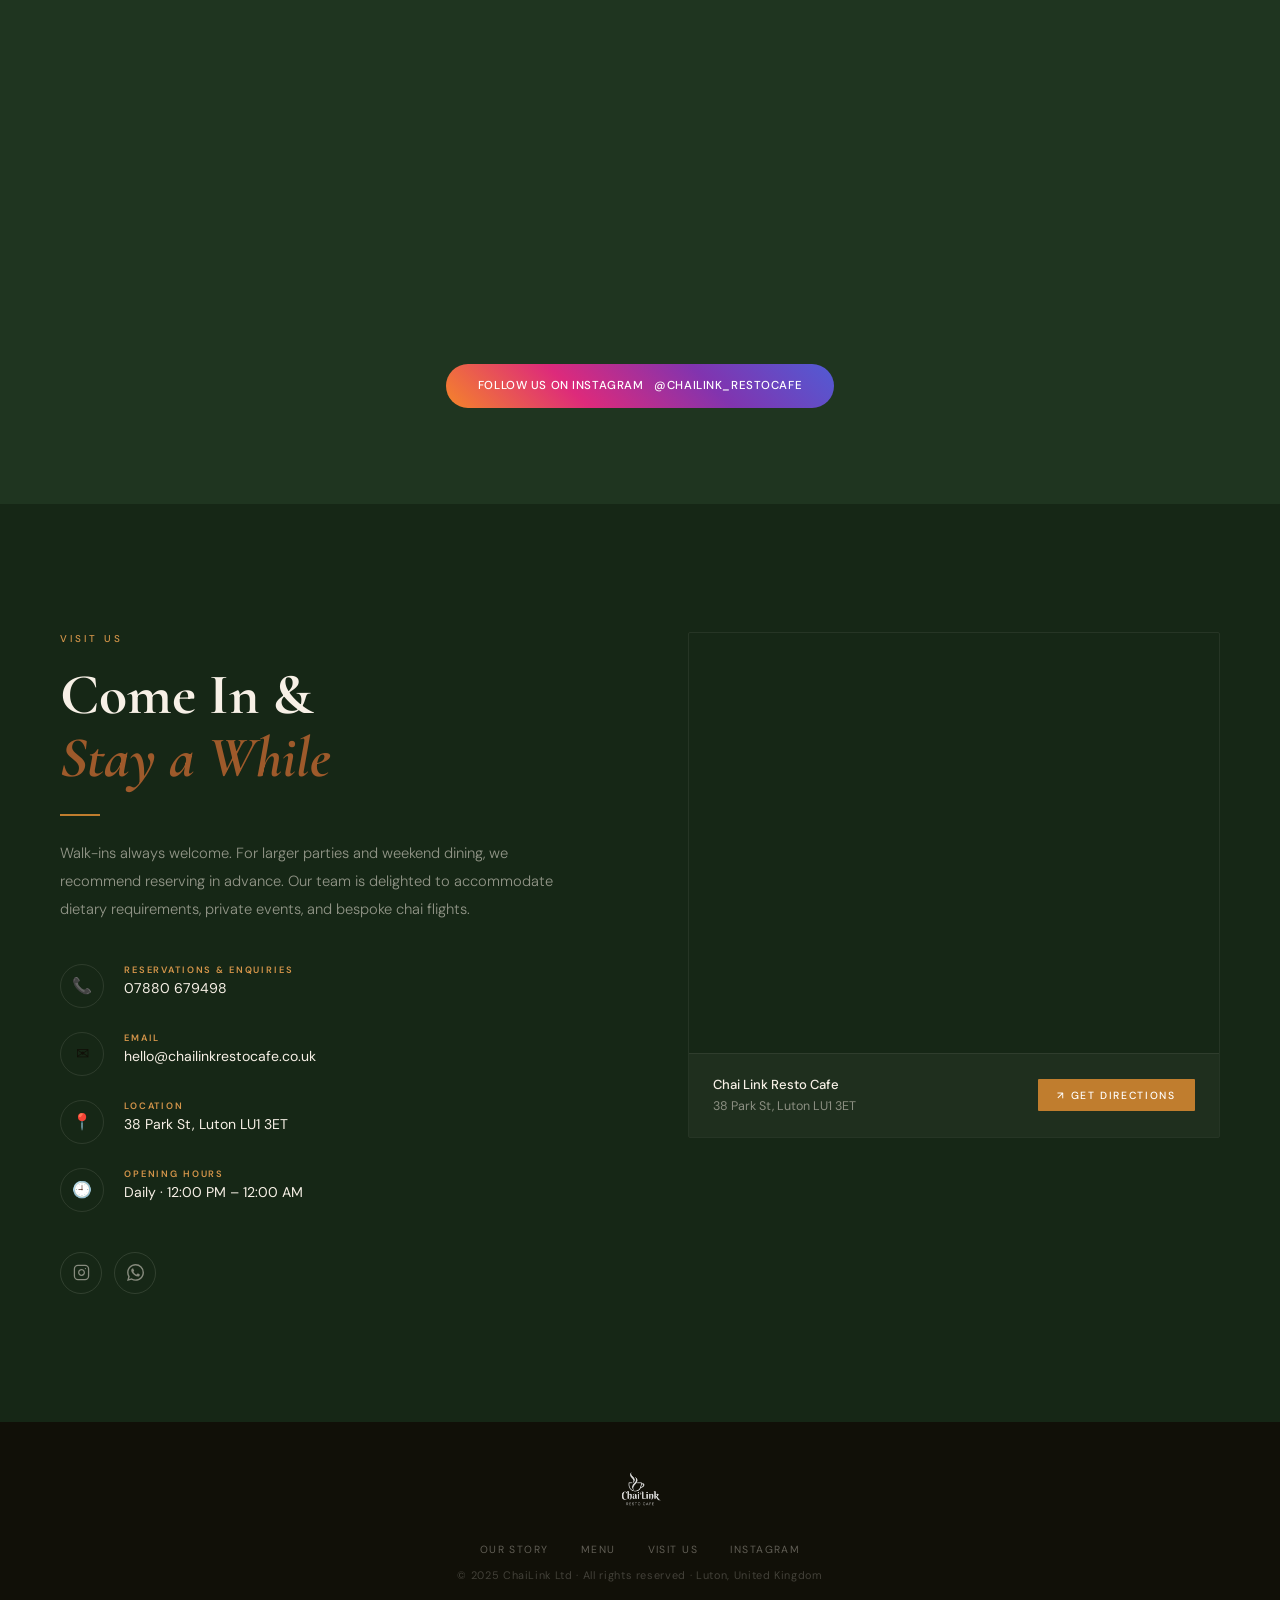
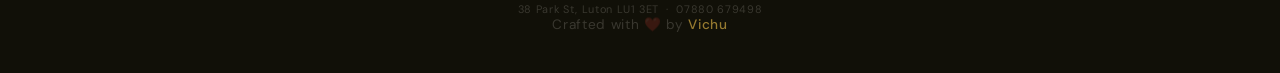
==== commit 726621c4: "iOS scroll fixes" ====
--- a/index.html
+++ b/index.html
@@ -545,8 +545,11 @@
       }
 
       /* ── ABOUT ── */
+      /* FIX: overflow hidden prevents the about image/accent from bleeding
+         above the section and behind the fixed navbar */
       #about {
         background: var(--cream);
+        overflow: hidden;
       }
       .about-grid {
         display: grid;
@@ -556,6 +559,9 @@
       }
       .about-img-wrap {
         position: relative;
+        /* FIX: padding-bottom gives room for the accent circle
+           so it doesn't overflow outside the section boundary */
+        padding-bottom: 2.5rem;
       }
       .about-img {
         width: 100%;
@@ -1107,6 +1113,9 @@
         .about-img-wrap {
           max-width: 440px;
           margin: 0 auto;
+          /* FIX: keep the padding-bottom on mobile too so the accent
+             circle stays inside the section and doesn't overflow upward */
+          padding-bottom: 2.5rem;
         }
         .specials-grid {
           grid-template-columns: 1fr 1fr;
@@ -1144,8 +1153,9 @@
         .about-accent {
           width: 95px;
           height: 95px;
-          right: -0.5rem;
-          bottom: -0.5rem;
+          /* FIX: keep accent circle inside section on small phones */
+          right: 0;
+          bottom: 0;
         }
         .accent-num {
           font-size: 1.5rem;
@@ -2432,13 +2442,8 @@
               <div>
                 <div class="c-lbl">Email</div>
                 <div class="c-val">
-                  <a
-                    href="/cdn-cgi/l/email-protection#5b333e3737341b38333a3237323530293e282f34383a3d3e753834752e30"
-                    ><span
-                      class="__cf_email__"
-                      data-cfemail="6b030e0707042b08030a0207020500190e181f04080a0d0e450804451e00"
-                      >[email&#160;protected]</span
-                    ></a
+                  <a href="mailto:hello@chailinkrestocafe.co.uk"
+                    >hello@chailinkrestocafe.co.uk</a
                   >
                 </div>
               </div>
@@ -2566,10 +2571,6 @@
       </div>
     </footer>
 
-    <script
-      data-cfasync="false"
-      src="/cdn-cgi/scripts/5c5dd728/cloudflare-static/email-decode.min.js"
-    ></script>
     <script>
       const nav = document.getElementById("navbar");
       window.addEventListener(
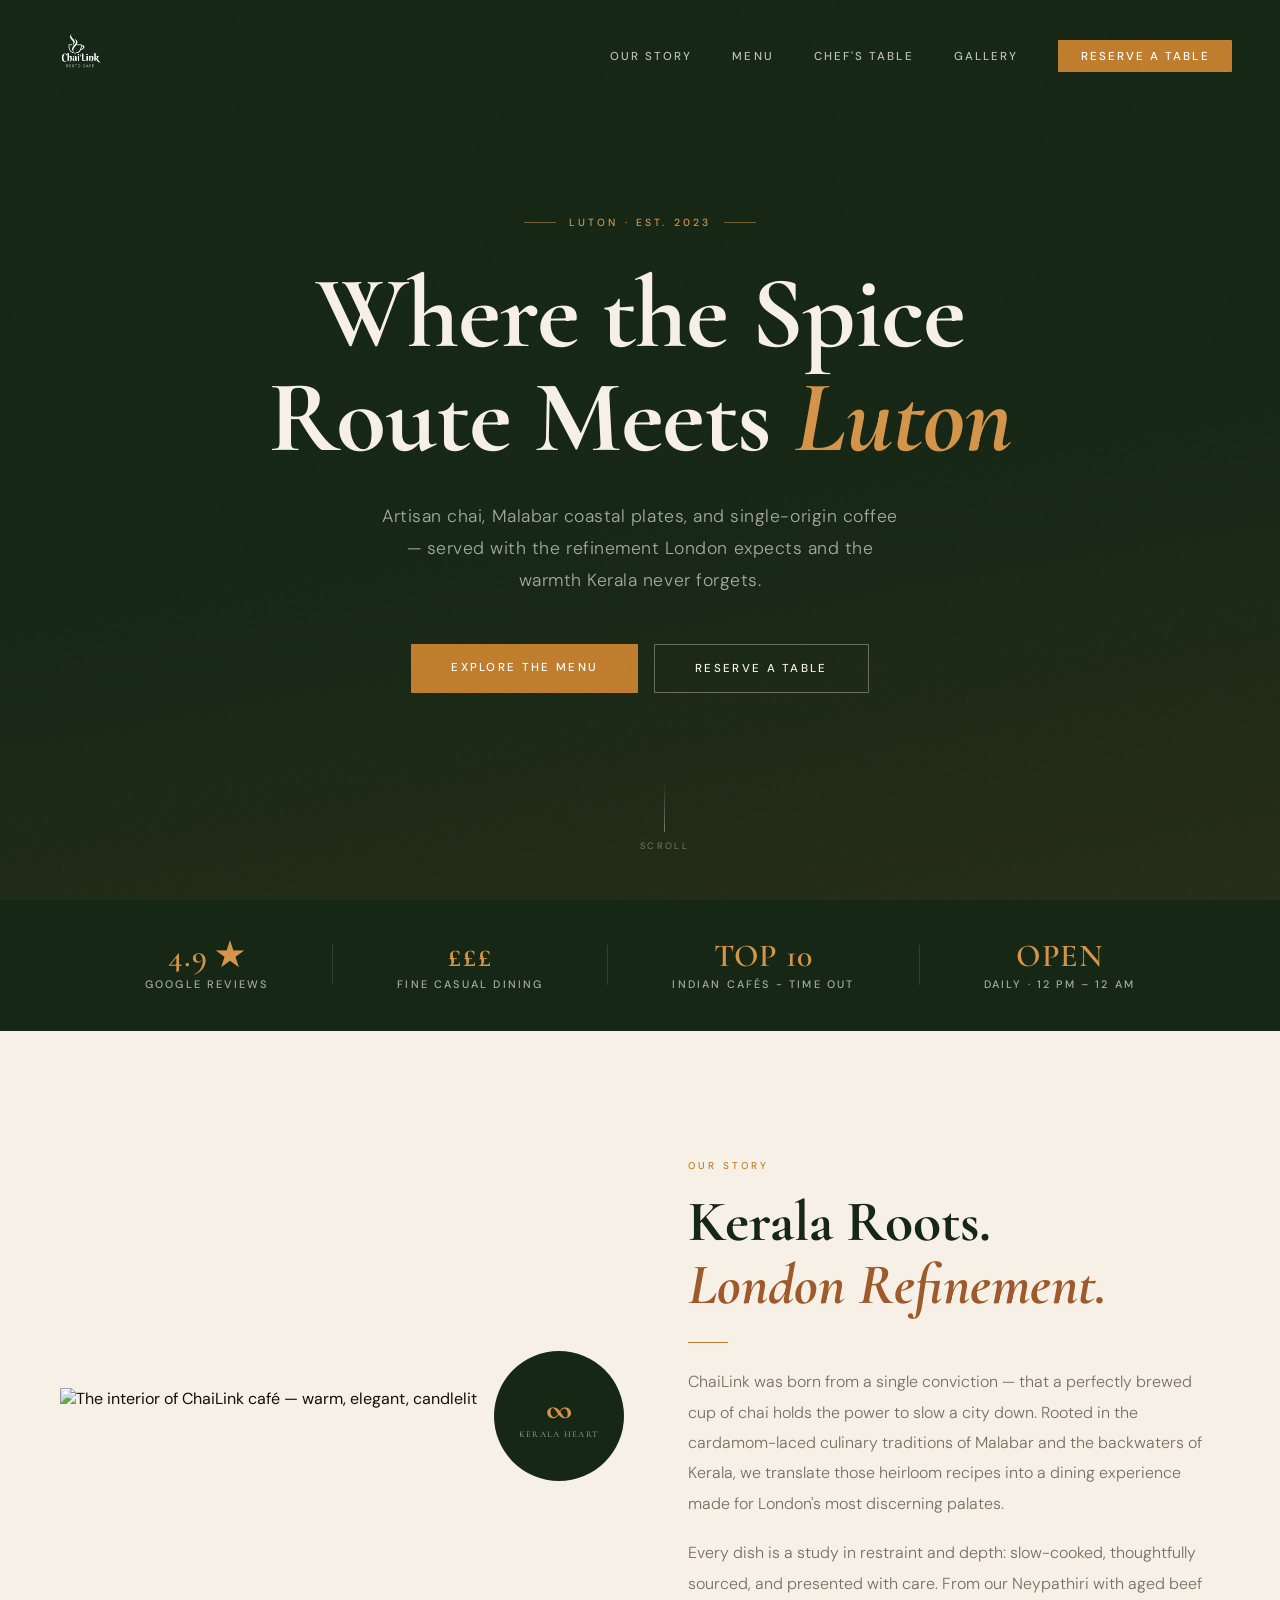
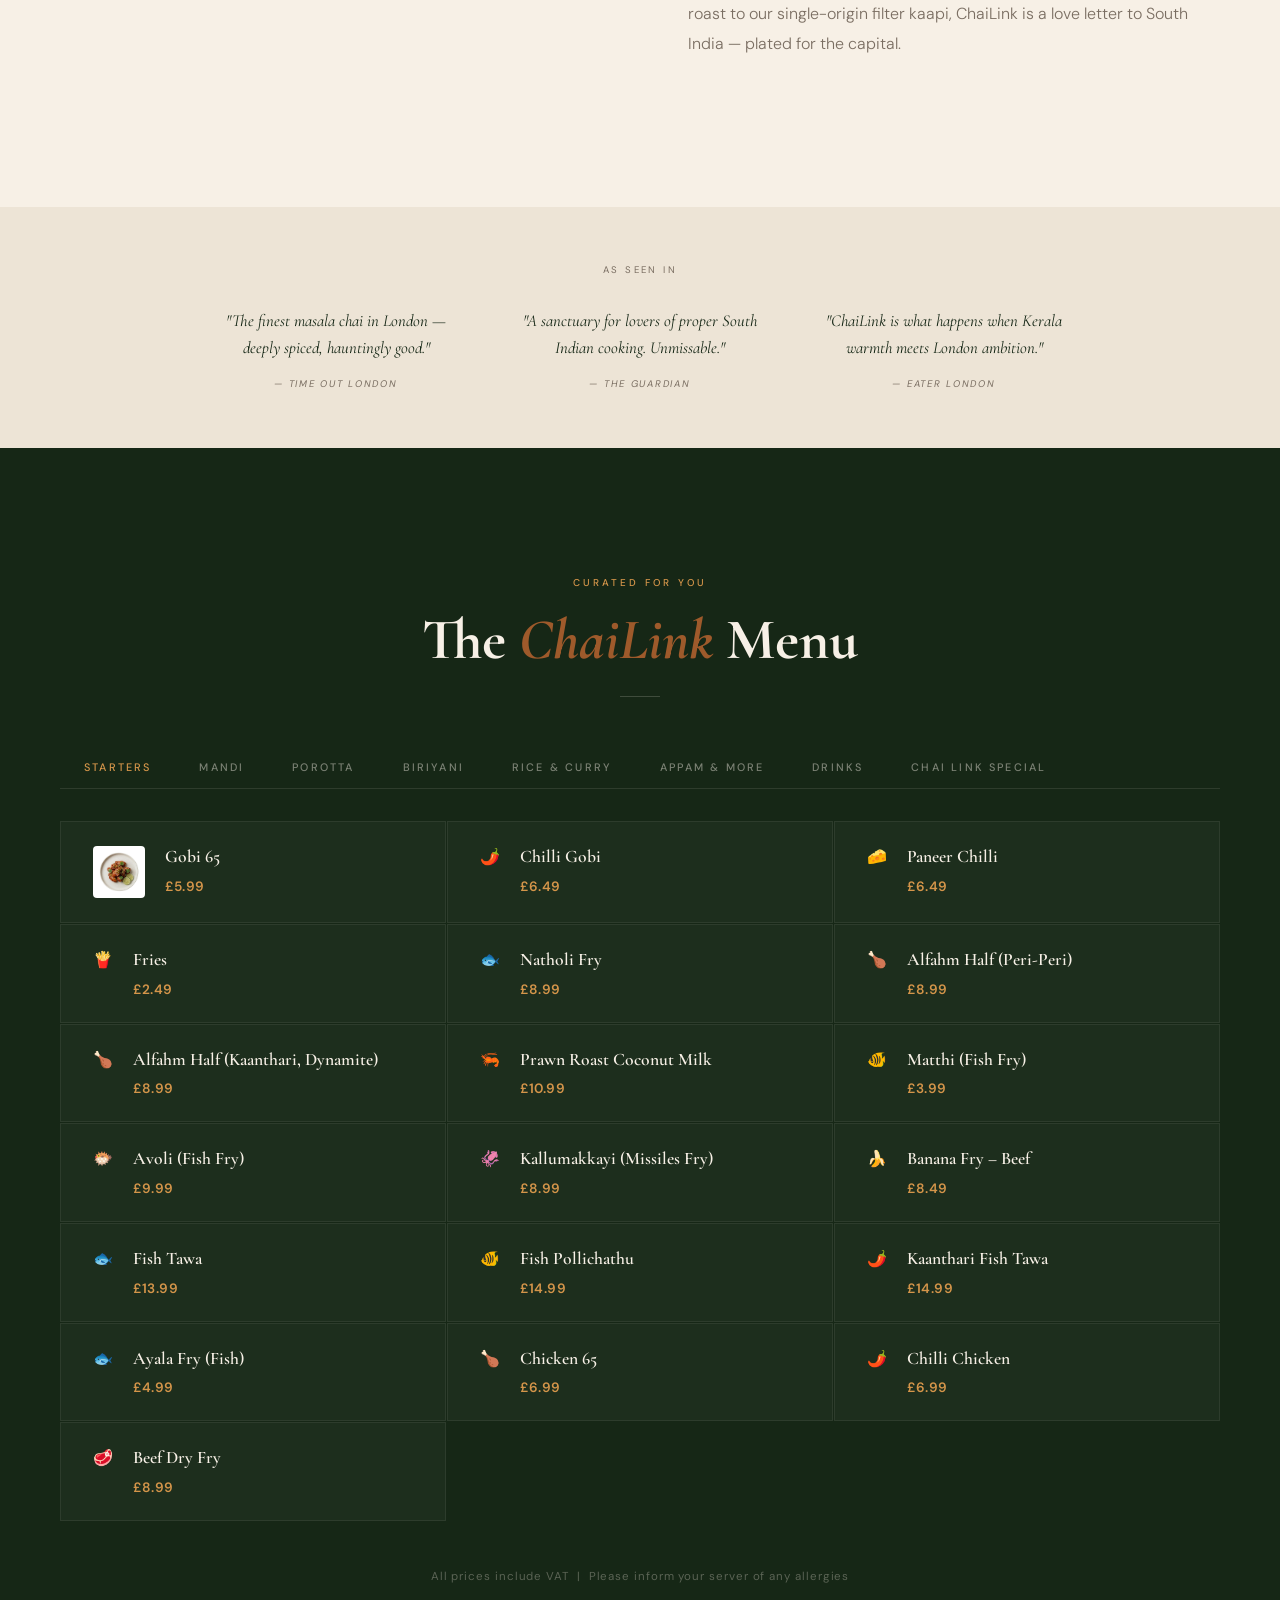
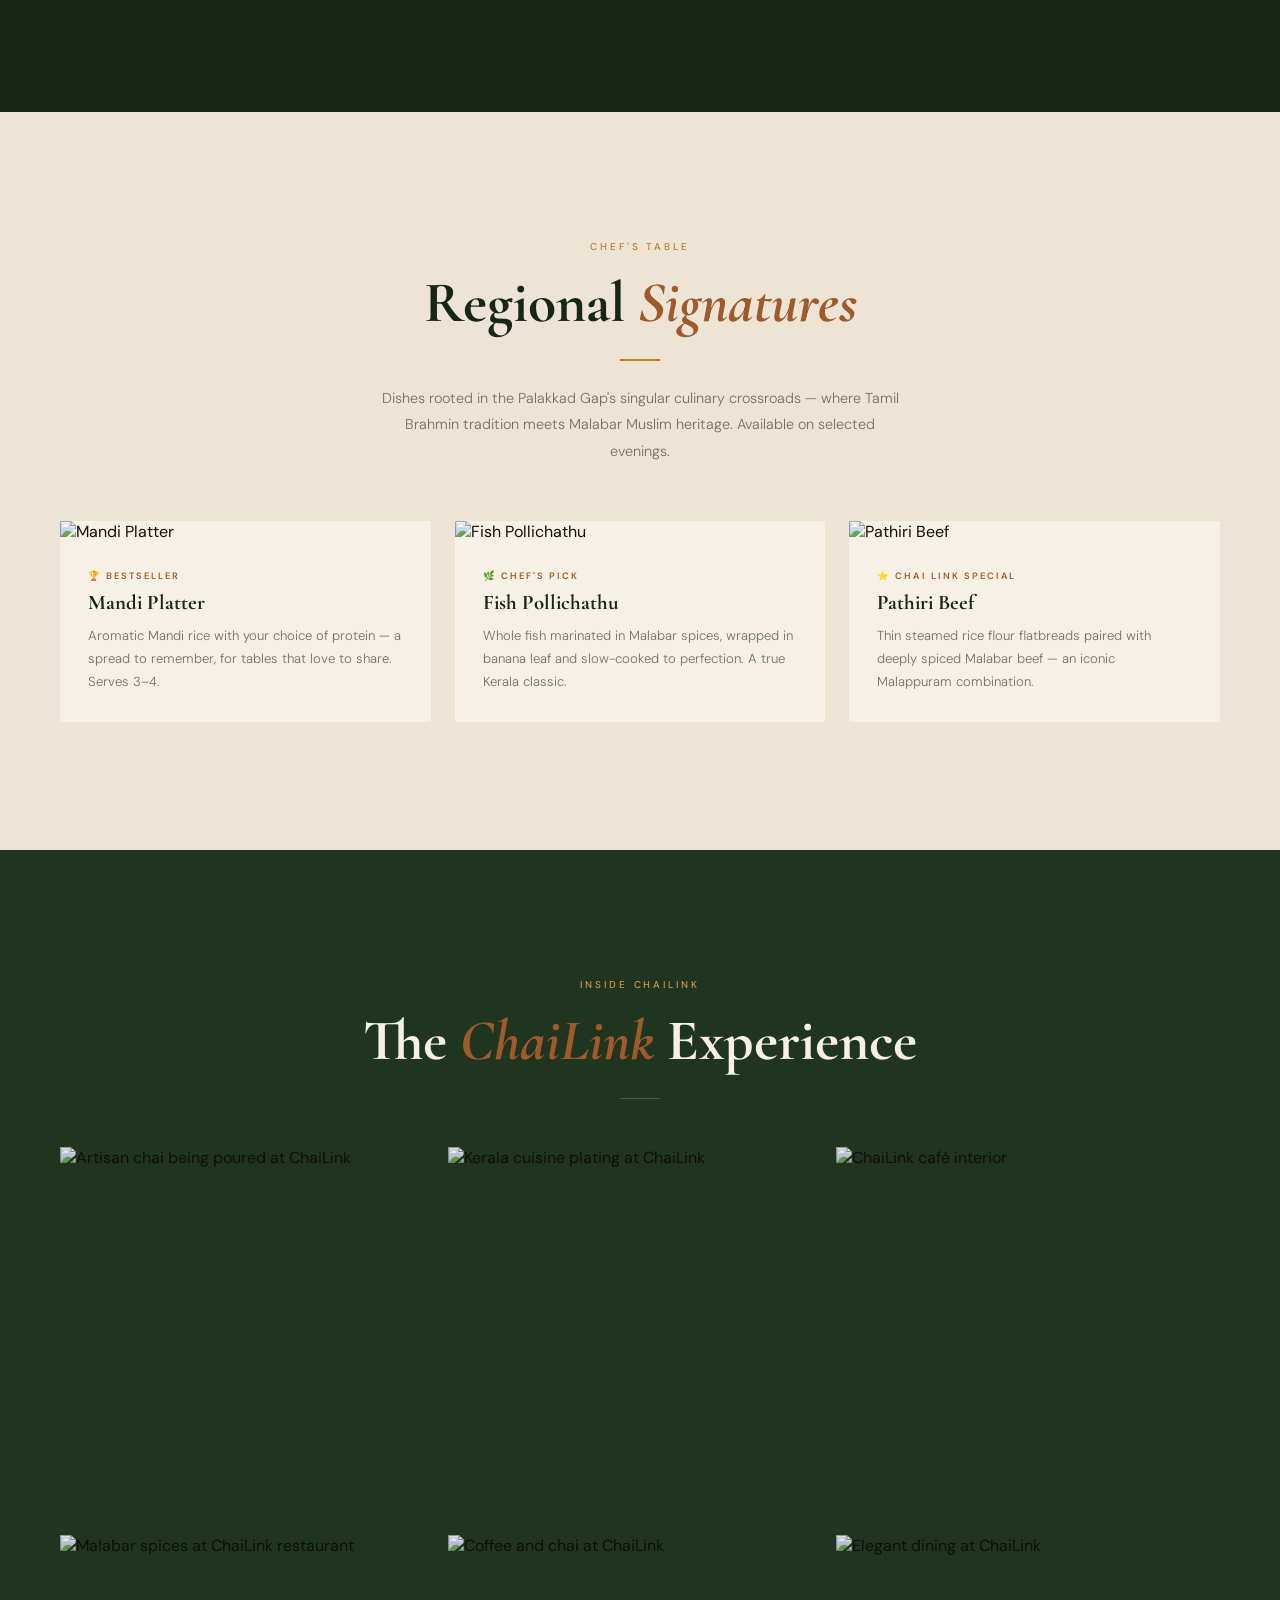
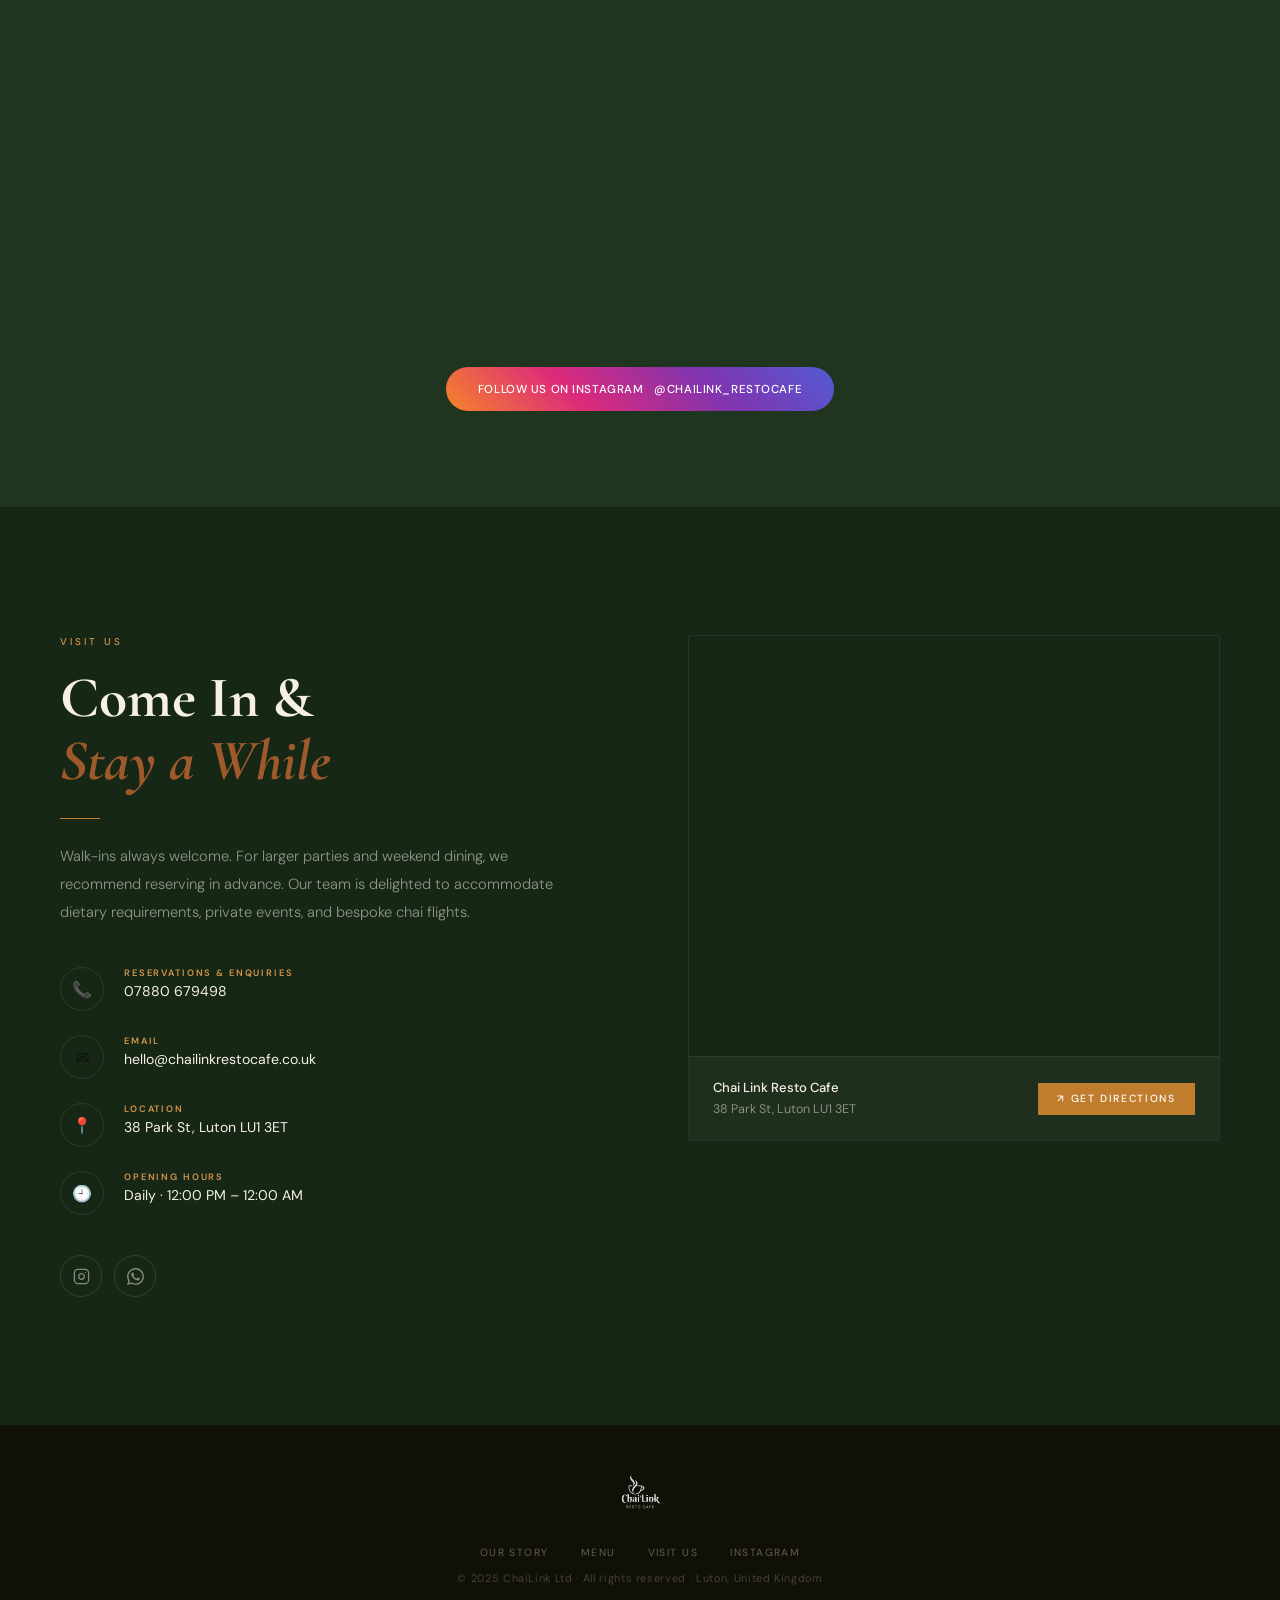
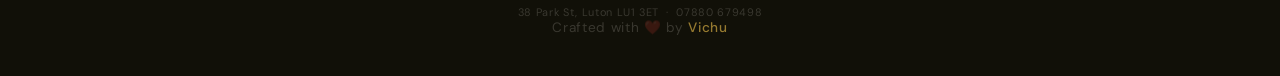
==== commit 74d5d692: "Update index.html" ====
--- a/index.html
+++ b/index.html
@@ -725,11 +725,19 @@
         background: rgba(247, 240, 230, 0.06);
         border-color: rgba(192, 125, 46, 0.25);
       }
-      .menu-emoji {
-        font-size: 1.4rem;
+      .menu-img {
+        width: 52px;
+        height: 52px;
         flex-shrink: 0;
-        margin-top: 0.1rem;
-        line-height: 1;
+        border-radius: 4px;
+        overflow: hidden;
+      }
+
+      .menu-img img {
+        width: 100%;
+        height: 100%;
+        object-fit: cover; /* perfect for 1:1 images */
+        display: block;
       }
       .menu-card h4 {
         font-family: "Cormorant Garamond", serif;
@@ -1425,7 +1433,9 @@
           aria-label="Starters"
         >
           <div class="menu-card">
-            <div class="menu-emoji">🥦</div>
+            <div class="menu-img">
+              <img src="assets/starters/gobi65.png" alt="Gobi 65" />
+            </div>
             <div>
               <h4>Gobi 65</h4>
               <div class="menu-price">£5.99</div>
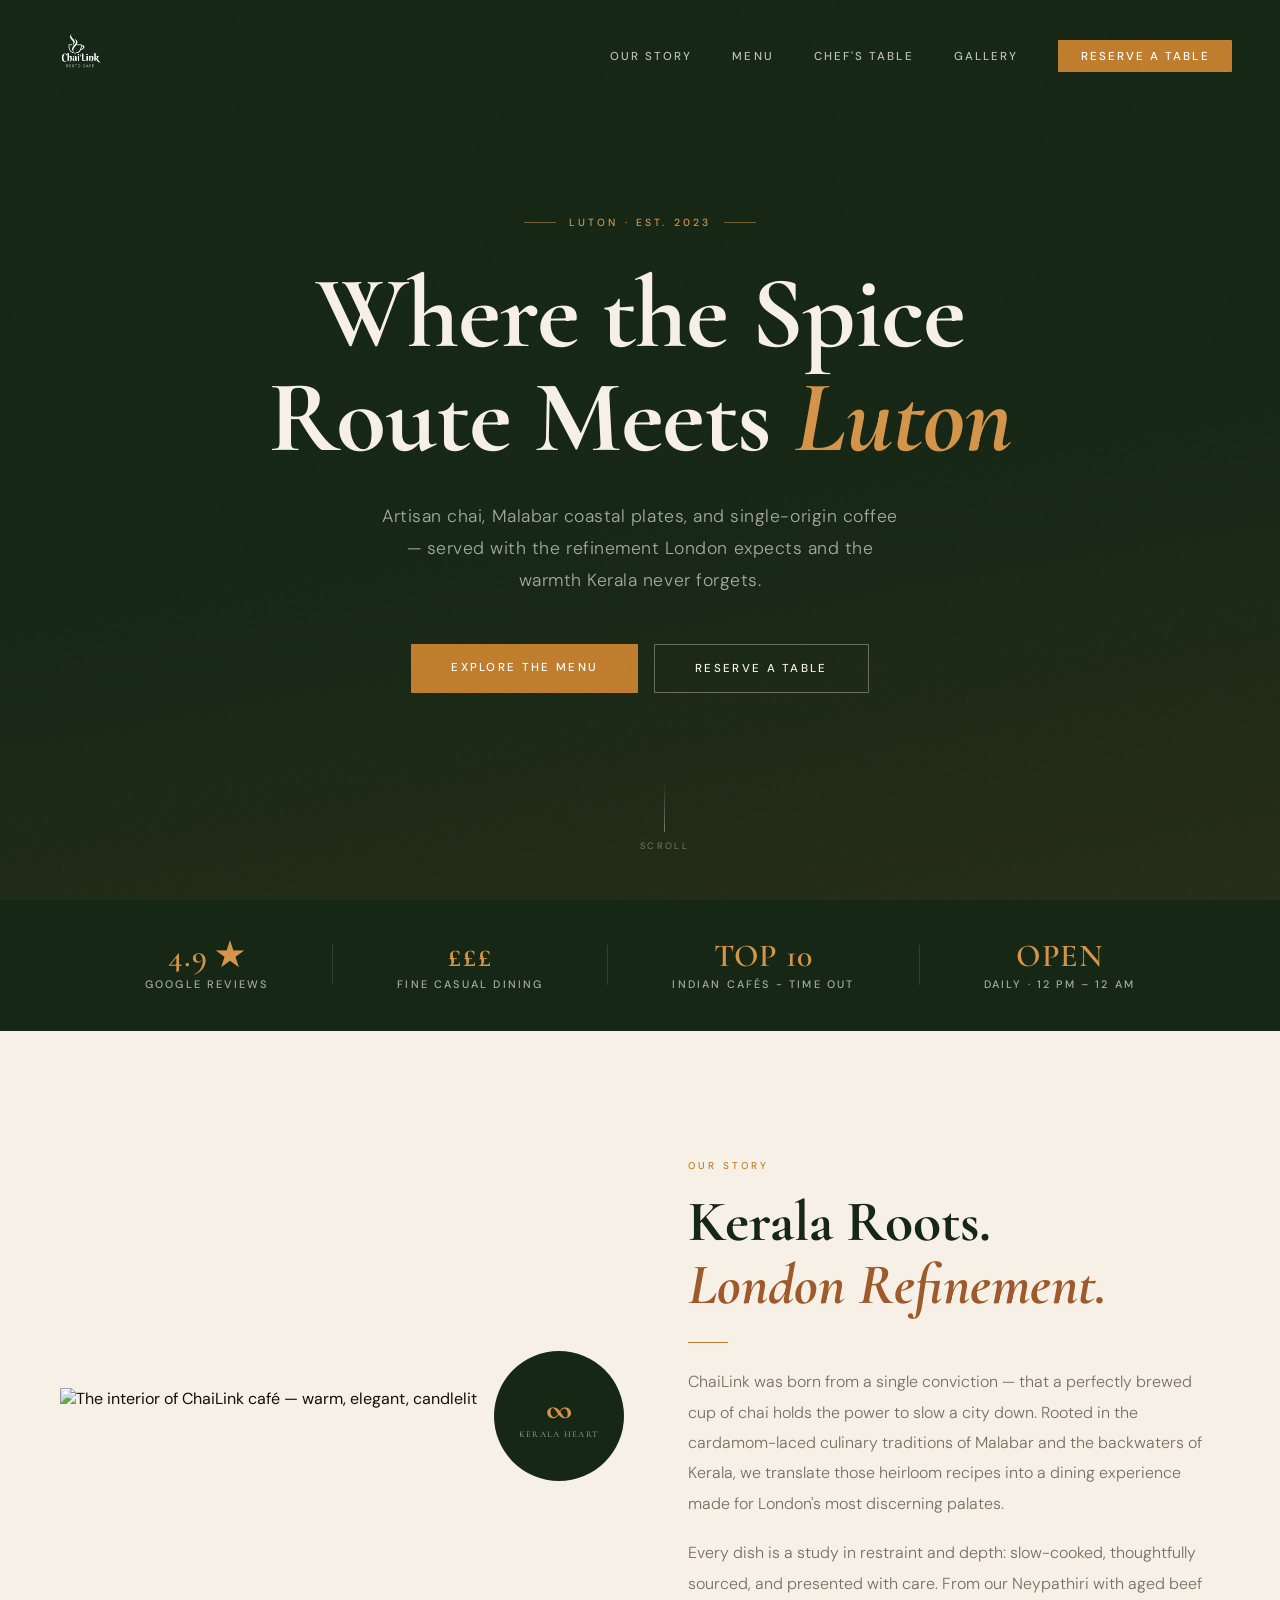
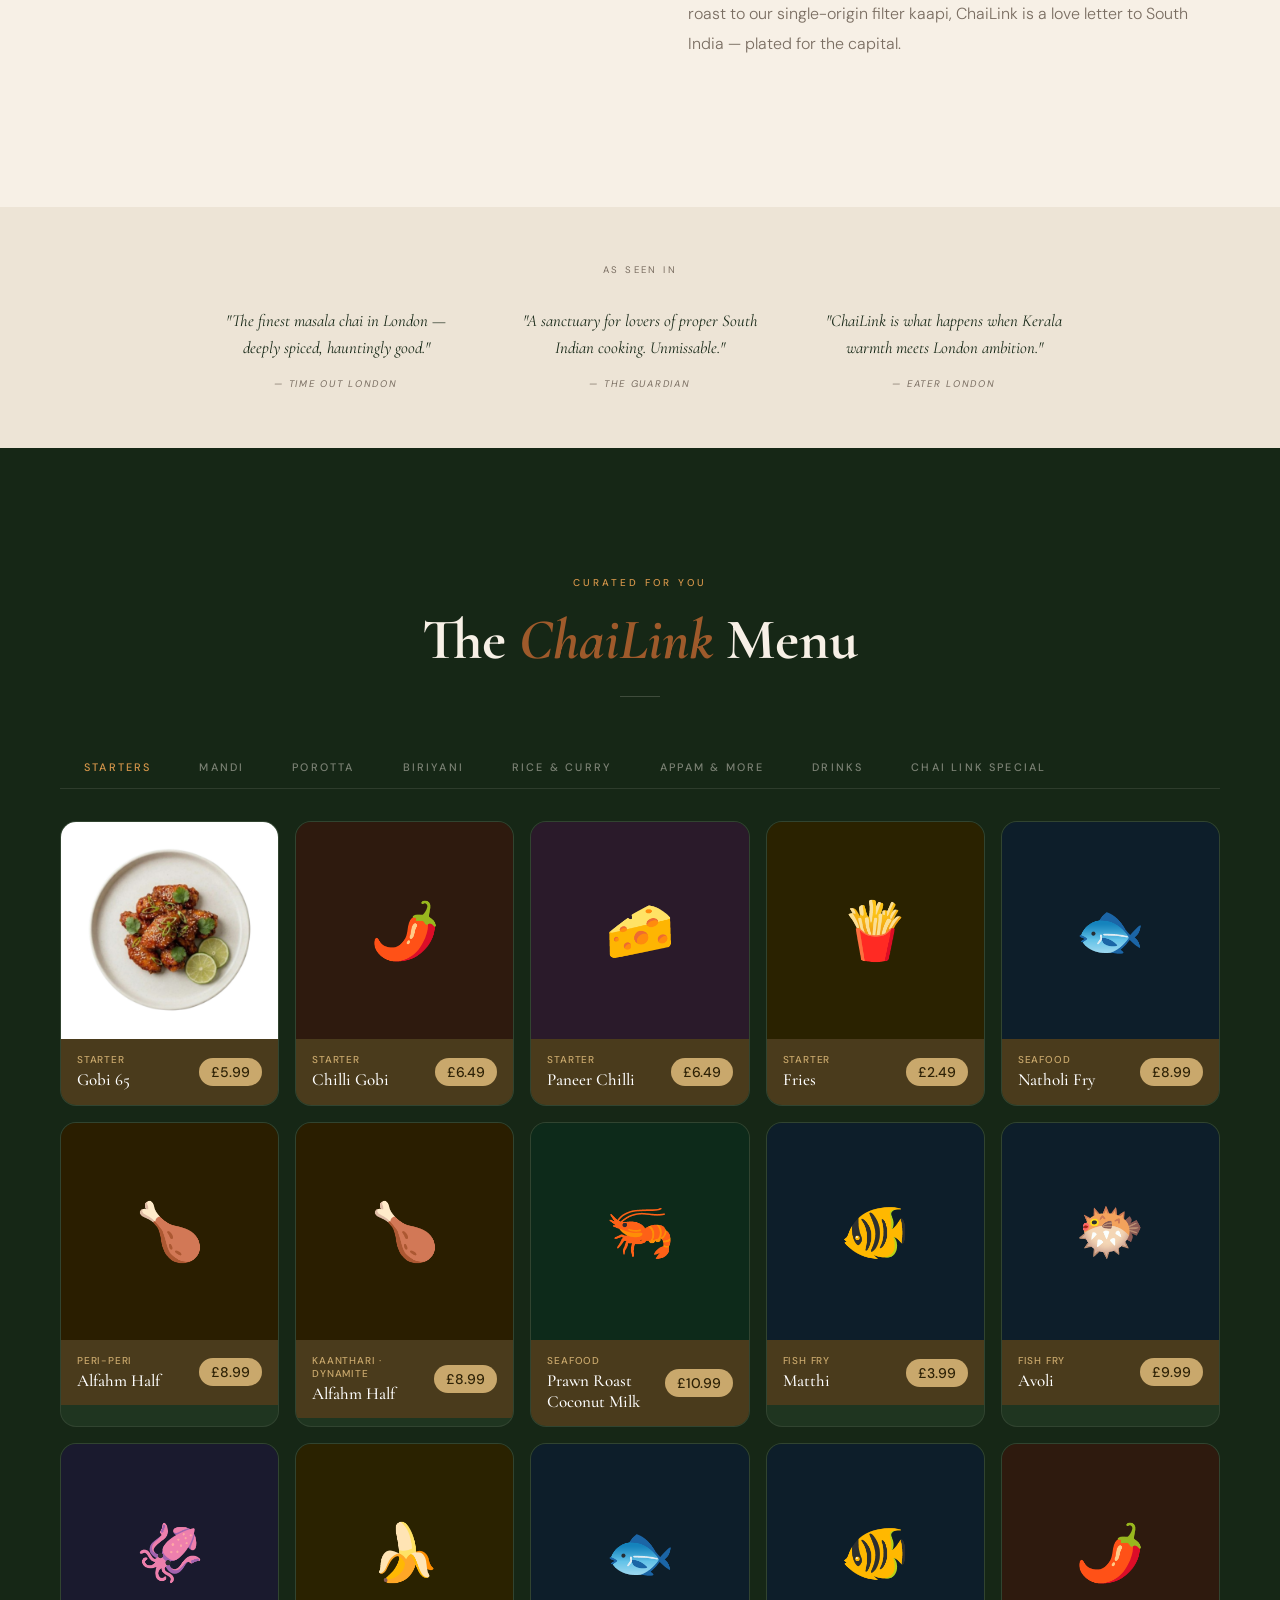
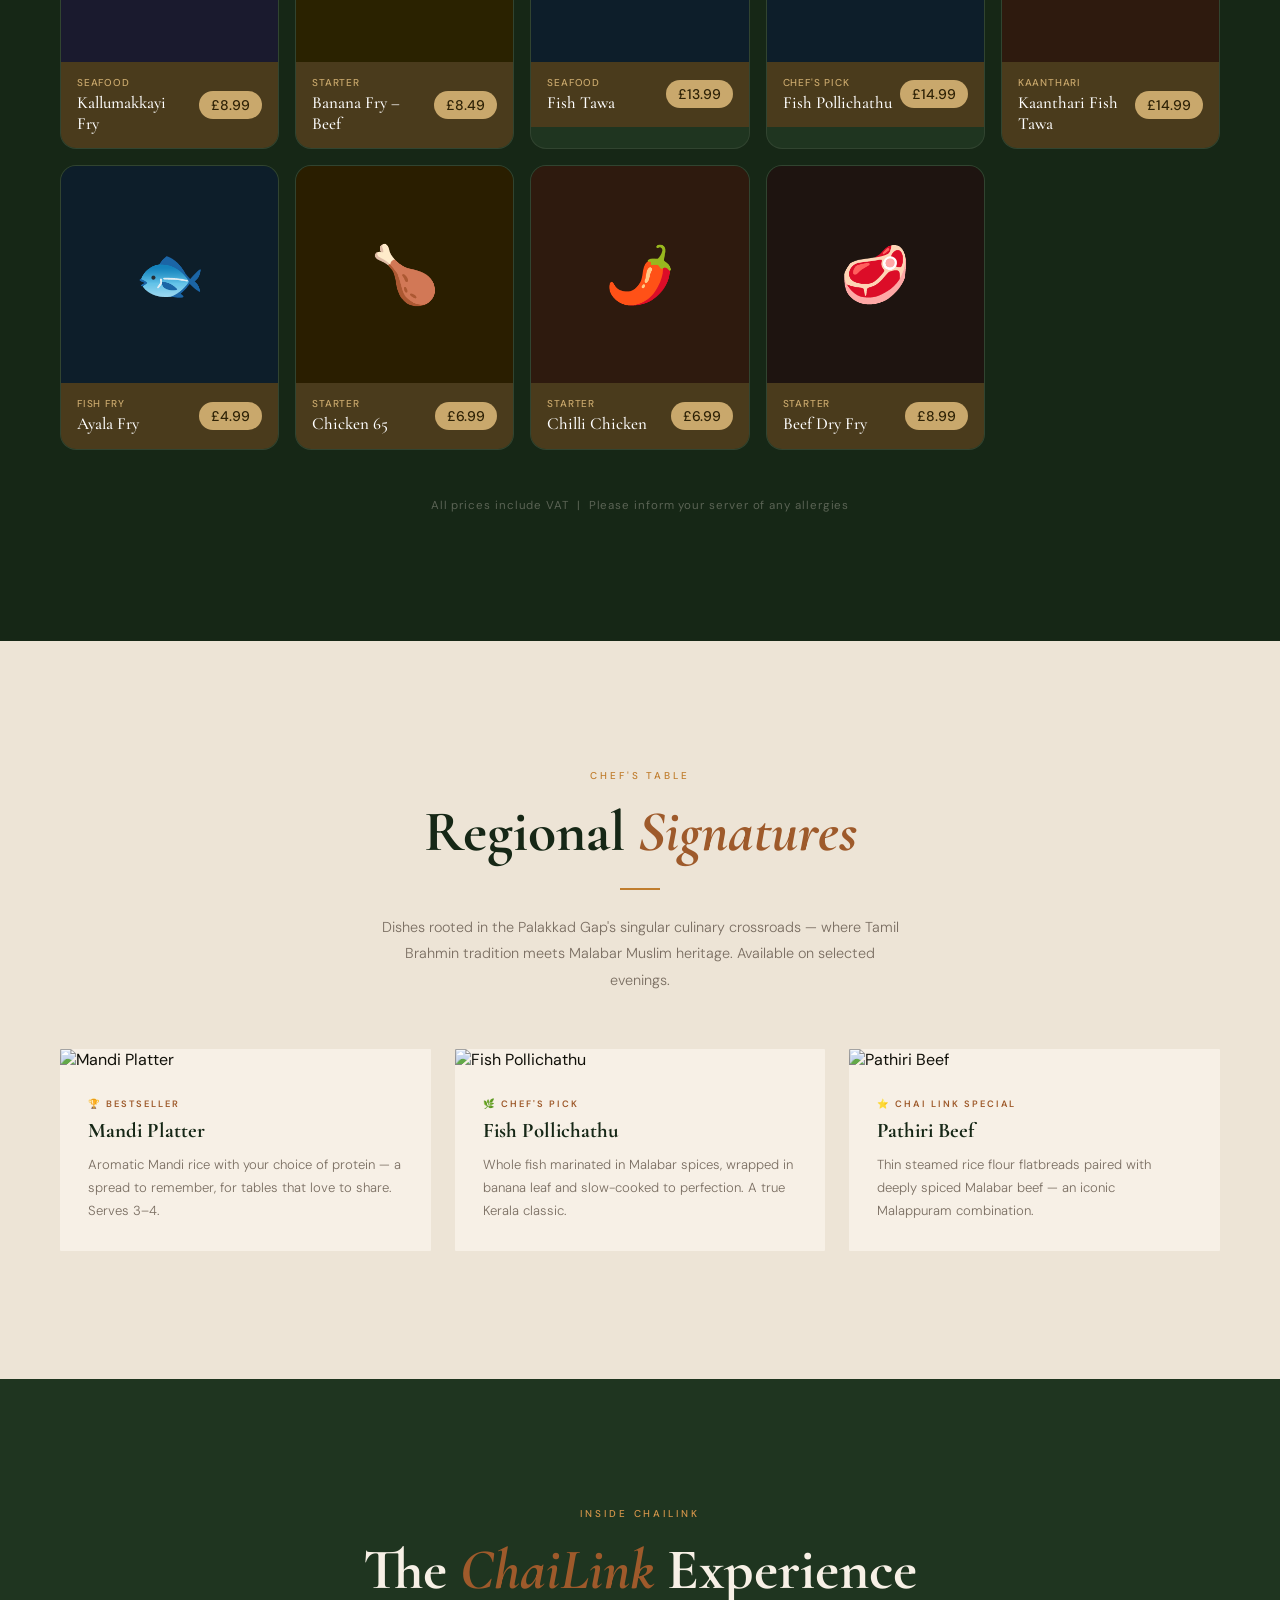
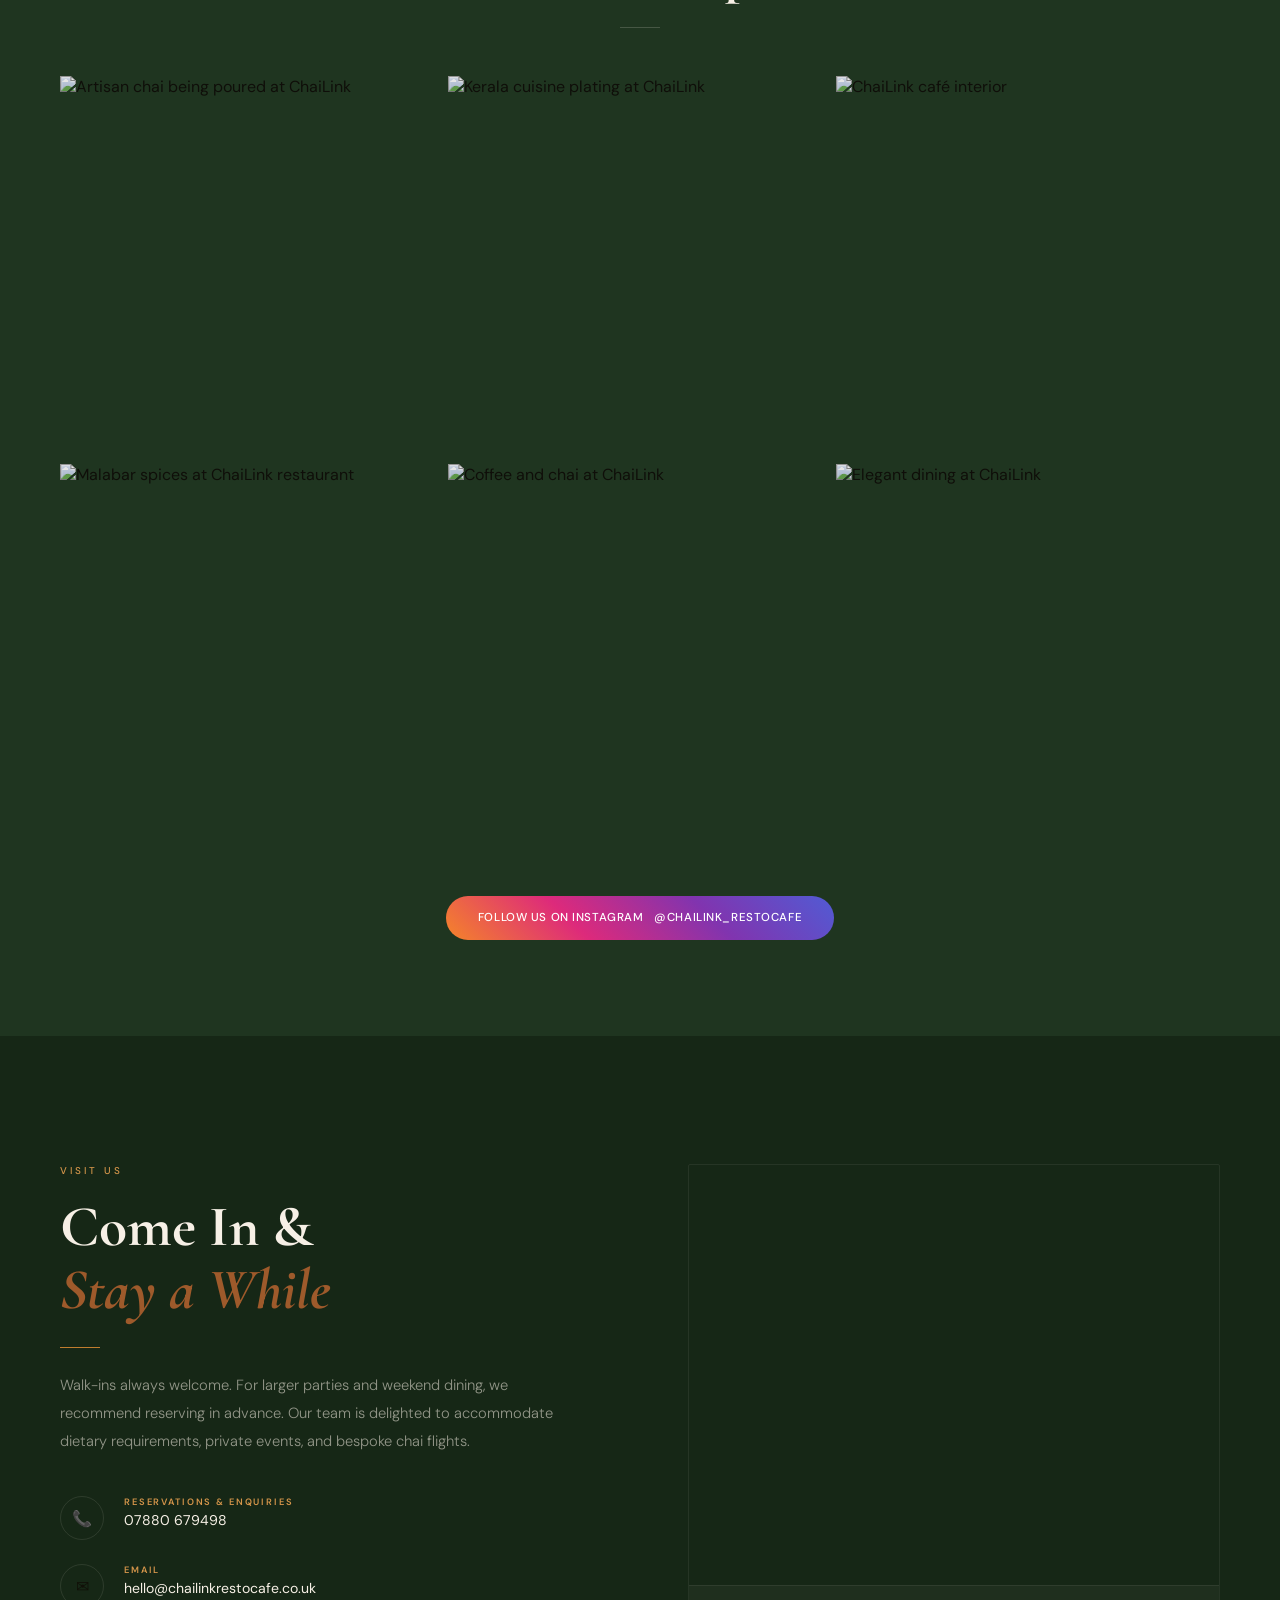
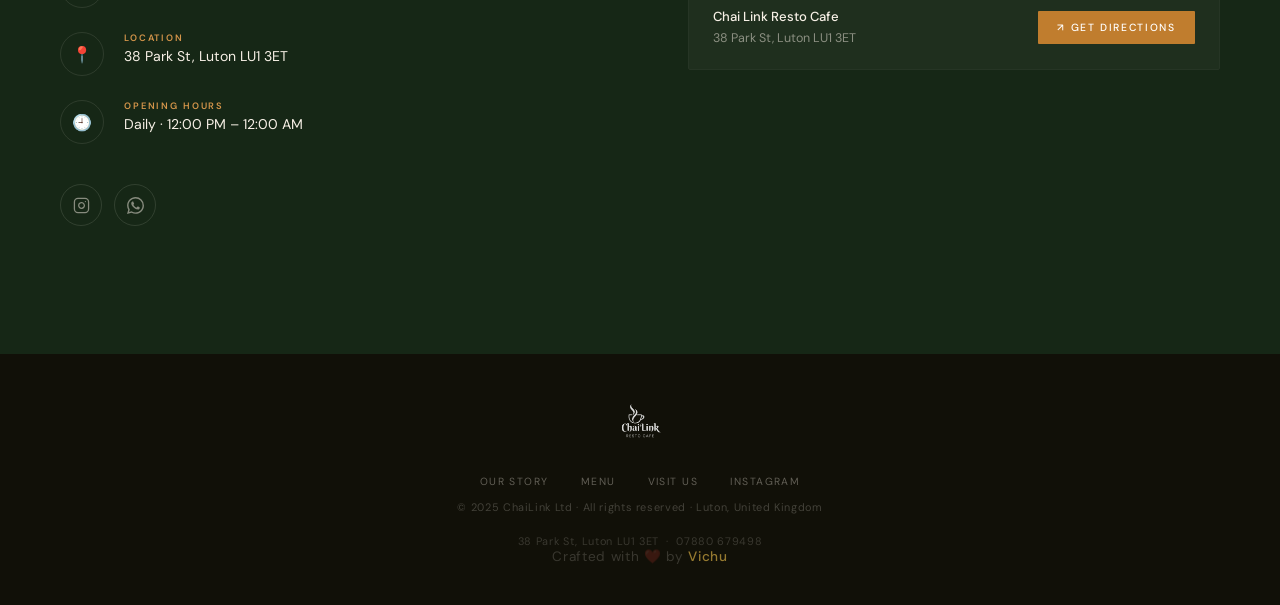
==== commit d9976d27: "menu card img added" ====
--- a/index.html
+++ b/index.html
@@ -3,8 +3,6 @@
   <head>
     <meta charset="UTF-8" />
     <meta name="viewport" content="width=device-width, initial-scale=1.0" />
-
-    <!-- PRIMARY SEO -->
     <title>ChaiLink · Premium Indian Café & Restaurant | Luton</title>
     <meta
       name="description"
@@ -18,8 +16,6 @@
     <meta name="author" content="ChaiLink" />
     <link rel="icon" type="image/png" href="assets/favicon.png" />
     <link rel="canonical" href="https://www.chailinkrestocafe.co.uk/" />
-
-    <!-- OPEN GRAPH -->
     <meta property="og:type" content="restaurant" />
     <meta
       property="og:title"
@@ -36,8 +32,6 @@
     />
     <meta property="og:locale" content="en_GB" />
     <meta property="og:site_name" content="ChaiLink" />
-
-    <!-- TWITTER -->
     <meta name="twitter:card" content="summary_large_image" />
     <meta
       name="twitter:title"
@@ -51,12 +45,8 @@
       name="twitter:image"
       content="https://images.unsplash.com/photo-1509042239860-f550ce710b93?w=1200&q=85"
     />
-
-    <!-- GEO / LOCAL SEO -->
     <meta name="geo.region" content="GB-ENG" />
     <meta name="geo.placename" content="London" />
-
-    <!-- STRUCTURED DATA: Restaurant -->
     <script type="application/ld+json">
       {
         "@context": "https://schema.org",
@@ -92,8 +82,6 @@
         "sameAs": ["https://www.instagram.com/chailink_restocafe/"]
       }
     </script>
-
-    <!-- FONTS -->
     <link rel="preconnect" href="https://fonts.googleapis.com" />
     <link rel="preconnect" href="https://fonts.gstatic.com" crossorigin />
     <link
@@ -116,7 +104,6 @@
         --muted: #7a6e62;
         --line: rgba(22, 39, 22, 0.12);
       }
-
       *,
       *::before,
       *::after {
@@ -127,17 +114,14 @@
       html {
         scroll-behavior: smooth;
         font-size: 16px;
-        /* Offset anchor scrolls so content never hides behind fixed navbar */
         scroll-padding-top: 80px;
       }
-
       body {
         font-family: "DM Sans", sans-serif;
         background: var(--cream);
         color: var(--ink);
         overflow-x: hidden;
       }
-
       h1,
       h2,
       h3,
@@ -145,7 +129,6 @@
       .serif {
         font-family: "Cormorant Garamond", serif;
       }
-
       body::before {
         content: "";
         position: fixed;
@@ -156,7 +139,7 @@
         opacity: 0.35;
       }
 
-      /* ── NAV ── */
+      /* NAV */
       nav {
         position: fixed;
         top: 0;
@@ -220,7 +203,6 @@
       .nav-reserve:hover {
         background: var(--amber-l) !important;
       }
-
       .hamburger {
         display: none;
         flex-direction: column;
@@ -269,7 +251,7 @@
         letter-spacing: 0.1em;
       }
 
-      /* ── HERO ── */
+      /* HERO */
       #hero {
         position: relative;
         min-height: 100vh;
@@ -469,7 +451,7 @@
         }
       }
 
-      /* ── SECTIONS ── */
+      /* SECTIONS */
       section {
         padding: 8rem 2rem;
       }
@@ -506,7 +488,7 @@
         margin: 1.5rem auto;
       }
 
-      /* ── TRUST BAR ── */
+      /* TRUST BAR */
       #trust {
         background: var(--forest);
         padding: 2.5rem 2rem;
@@ -544,9 +526,7 @@
         background: rgba(247, 240, 230, 0.12);
       }
 
-      /* ── ABOUT ── */
-      /* FIX: overflow hidden prevents the about image/accent from bleeding
-         above the section and behind the fixed navbar */
+      /* ABOUT */
       #about {
         background: var(--cream);
         overflow: hidden;
@@ -559,8 +539,6 @@
       }
       .about-img-wrap {
         position: relative;
-        /* FIX: padding-bottom gives room for the accent circle
-           so it doesn't overflow outside the section boundary */
         padding-bottom: 2.5rem;
       }
       .about-img {
@@ -607,7 +585,7 @@
         margin-bottom: 1.2rem;
       }
 
-      /* ── PRESS BAR ── */
+      /* PRESS BAR */
       #press {
         background: var(--cream-2);
         padding: 3.5rem 2rem;
@@ -649,7 +627,7 @@
         color: var(--muted);
       }
 
-      /* ── MENU ── */
+      /* MENU SECTION */
       #menu {
         background: var(--forest);
       }
@@ -697,10 +675,11 @@
         color: var(--cream);
       }
 
+      /* MENU GRID — portrait cards */
       .menu-grid {
         display: grid;
-        grid-template-columns: repeat(auto-fill, minmax(300px, 1fr));
-        gap: 1px;
+        grid-template-columns: repeat(auto-fill, minmax(200px, 1fr));
+        gap: 16px;
       }
       .menu-cat {
         display: none;
@@ -709,79 +688,72 @@
         display: grid;
       }
 
+      /* MENU CARD PORTRAIT */
       .menu-card {
-        background: rgba(247, 240, 230, 0.03);
-        border: 1px solid rgba(247, 240, 230, 0.07);
-        padding: 1.5rem 2rem;
+        border-radius: 16px;
+        overflow: hidden;
+        border: 0.5px solid rgba(247, 240, 230, 0.08);
+        background: var(--forest-2);
+        width: 100%;
         display: flex;
-        gap: 1.25rem;
-        align-items: flex-start;
-        transition:
-          background 0.3s,
-          border-color 0.3s;
-        cursor: default;
-      }
-      .menu-card:hover {
-        background: rgba(247, 240, 230, 0.06);
-        border-color: rgba(192, 125, 46, 0.25);
-      }
-      .menu-img {
-        width: 52px;
-        height: 52px;
+        flex-direction: column;
+      }
+      .menu-card-img {
+        width: 100%;
+        aspect-ratio: 1 / 1;
+        overflow: hidden;
+        background: #243824;
+        display: flex;
+        align-items: center;
+        justify-content: center;
+        font-size: 56px;
         flex-shrink: 0;
-        border-radius: 4px;
-        overflow: hidden;
-      }
-
-      .menu-img img {
+      }
+      .menu-card-img img {
         width: 100%;
         height: 100%;
-        object-fit: cover; /* perfect for 1:1 images */
+        object-fit: cover;
         display: block;
       }
-      .menu-card h4 {
+      .menu-card-footer {
+        background: #4a3b1c;
+        padding: 14px 16px;
+        display: flex;
+        align-items: center;
+        justify-content: space-between;
+        gap: 8px;
+        flex-shrink: 0;
+      }
+      .menu-card-label {
+        font-size: 10px;
+        font-weight: 500;
+        color: #c9a86c;
+        letter-spacing: 0.08em;
+        text-transform: uppercase;
+        margin: 0 0 3px;
+        font-family: "DM Sans", sans-serif;
+      }
+      .menu-card-name {
+        font-size: 17px;
+        font-weight: 500;
+        color: #fff;
+        margin: 0;
+        line-height: 1.25;
         font-family: "Cormorant Garamond", serif;
-        font-size: 1.1rem;
-        color: var(--cream);
-        margin-bottom: 0.35rem;
-        line-height: 1.25;
-        font-weight: 600;
-      }
-      .menu-card p {
-        color: rgba(247, 240, 230, 0.48);
-        font-size: 0.8rem;
-        line-height: 1.65;
-        font-weight: 300;
-      }
-      .menu-price {
-        color: var(--amber-l);
-        font-size: 0.85rem;
-        font-weight: 600;
-        margin-top: 0.6rem;
-        letter-spacing: 0.04em;
-      }
-      .menu-tag {
-        display: inline-block;
-        font-size: 0.55rem;
-        letter-spacing: 0.2em;
-        text-transform: uppercase;
-        color: var(--amber);
-        border: 1px solid rgba(192, 125, 46, 0.35);
-        padding: 0.15rem 0.55rem;
-        border-radius: 1px;
-        margin-bottom: 0.4rem;
-      }
-
-      /* price list style for items without description */
-      .menu-card.compact {
-        padding: 1rem 2rem;
-      }
-      .menu-card.compact h4 {
-        margin-bottom: 0;
-        font-size: 1rem;
-      }
-
-      /* ── SPECIALS ── */
+      }
+      .menu-card-price {
+        background: #c9a86c;
+        color: #2e2206;
+        font-size: 14px;
+        font-weight: 500;
+        padding: 5px 12px;
+        border-radius: 20px;
+        white-space: nowrap;
+        flex-shrink: 0;
+        font-family: "DM Sans", sans-serif;
+      }
+
+      /* SPECIALS */
       #specials {
         background: var(--cream-2);
       }
@@ -834,7 +806,7 @@
         font-weight: 300;
       }
 
-      /* ── GALLERY ── */
+      /* GALLERY */
       #gallery {
         background: var(--forest-2);
         padding-bottom: 6rem;
@@ -896,7 +868,7 @@
         margin-top: 3rem;
       }
 
-      /* ── CONTACT ── */
+      /* CONTACT */
       #contact {
         background: var(--forest);
       }
@@ -982,7 +954,6 @@
         border-color: var(--amber);
         color: #fff;
       }
-
       .map-panel {
         display: flex;
         flex-direction: column;
@@ -1040,6 +1011,7 @@
         background: var(--amber-l);
       }
 
+      /* FOOTER */
       footer {
         background: var(--ink);
         padding: 2.5rem 2rem;
@@ -1080,6 +1052,7 @@
         color: var(--amber-l);
       }
 
+      /* REVEAL */
       .reveal {
         opacity: 0;
         transform: translateY(24px);
@@ -1104,6 +1077,7 @@
         transition-delay: 0.45s;
       }
 
+      /* RESPONSIVE */
       @media (max-width: 960px) {
         nav {
           padding: 1.25rem 1.75rem;
@@ -1121,8 +1095,6 @@
         .about-img-wrap {
           max-width: 440px;
           margin: 0 auto;
-          /* FIX: keep the padding-bottom on mobile too so the accent
-             circle stays inside the section and doesn't overflow upward */
           padding-bottom: 2.5rem;
         }
         .specials-grid {
@@ -1153,7 +1125,7 @@
           grid-template-columns: 1fr 1fr;
         }
         .menu-grid {
-          grid-template-columns: 1fr;
+          grid-template-columns: repeat(2, 1fr);
         }
         .hero-h1 {
           font-size: 3rem;
@@ -1161,7 +1133,6 @@
         .about-accent {
           width: 95px;
           height: 95px;
-          /* FIX: keep accent circle inside section on small phones */
           right: 0;
           bottom: 0;
         }
@@ -1176,6 +1147,16 @@
         }
         .nav-wordmark img {
           height: 50px;
+        }
+        .menu-card-name {
+          font-size: 14px;
+        }
+        .menu-card-footer {
+          padding: 10px 12px;
+        }
+        .menu-card-price {
+          font-size: 12px;
+          padding: 4px 9px;
         }
       }
     </style>
@@ -1425,7 +1406,7 @@
           </button>
         </div>
 
-        <!-- STARTERS -->
+        <!-- ═══ STARTERS ═══ -->
         <div
           class="menu-cat menu-grid active"
           id="cat-starters"
@@ -1433,143 +1414,218 @@
           aria-label="Starters"
         >
           <div class="menu-card">
-            <div class="menu-img">
+            <div class="menu-card-img">
               <img src="assets/starters/gobi65.png" alt="Gobi 65" />
             </div>
-            <div>
-              <h4>Gobi 65</h4>
-              <div class="menu-price">£5.99</div>
-            </div>
-          </div>
-          <div class="menu-card">
-            <div class="menu-emoji">🌶️</div>
-            <div>
-              <h4>Chilli Gobi</h4>
-              <div class="menu-price">£6.49</div>
-            </div>
-          </div>
-          <div class="menu-card">
-            <div class="menu-emoji">🧀</div>
-            <div>
-              <h4>Paneer Chilli</h4>
-              <div class="menu-price">£6.49</div>
-            </div>
-          </div>
-          <div class="menu-card">
-            <div class="menu-emoji">🍟</div>
-            <div>
-              <h4>Fries</h4>
-              <div class="menu-price">£2.49</div>
-            </div>
-          </div>
-          <div class="menu-card">
-            <div class="menu-emoji">🐟</div>
-            <div>
-              <h4>Natholi Fry</h4>
-              <div class="menu-price">£8.99</div>
-            </div>
-          </div>
-          <div class="menu-card">
-            <div class="menu-emoji">🍗</div>
-            <div>
-              <h4>Alfahm Half (Peri-Peri)</h4>
-              <div class="menu-price">£8.99</div>
-            </div>
-          </div>
-          <div class="menu-card">
-            <div class="menu-emoji">🍗</div>
-            <div>
-              <h4>Alfahm Half (Kaanthari, Dynamite)</h4>
-              <div class="menu-price">£8.99</div>
-            </div>
-          </div>
-          <div class="menu-card">
-            <div class="menu-emoji">🦐</div>
-            <div>
-              <h4>Prawn Roast Coconut Milk</h4>
-              <div class="menu-price">£10.99</div>
-            </div>
-          </div>
-          <div class="menu-card">
-            <div class="menu-emoji">🐠</div>
-            <div>
-              <h4>Matthi (Fish Fry)</h4>
-              <div class="menu-price">£3.99</div>
-            </div>
-          </div>
-          <div class="menu-card">
-            <div class="menu-emoji">🐡</div>
-            <div>
-              <h4>Avoli (Fish Fry)</h4>
-              <div class="menu-price">£9.99</div>
-            </div>
-          </div>
-          <div class="menu-card">
-            <div class="menu-emoji">🦑</div>
-            <div>
-              <h4>Kallumakkayi (Missiles Fry)</h4>
-              <div class="menu-price">£8.99</div>
-            </div>
-          </div>
-          <div class="menu-card">
-            <div class="menu-emoji">🍌</div>
-            <div>
-              <h4>Banana Fry – Beef</h4>
-              <div class="menu-price">£8.49</div>
-            </div>
-          </div>
-          <div class="menu-card">
-            <div class="menu-emoji">🐟</div>
-            <div>
-              <h4>Fish Tawa</h4>
-              <div class="menu-price">£13.99</div>
-            </div>
-          </div>
-          <div class="menu-card">
-            <div class="menu-emoji">🐠</div>
-            <div>
-              <h4>Fish Pollichathu</h4>
-              <div class="menu-price">£14.99</div>
-            </div>
-          </div>
-          <div class="menu-card">
-            <div class="menu-emoji">🌶️</div>
-            <div>
-              <h4>Kaanthari Fish Tawa</h4>
-              <div class="menu-price">£14.99</div>
-            </div>
-          </div>
-          <div class="menu-card">
-            <div class="menu-emoji">🐟</div>
-            <div>
-              <h4>Ayala Fry (Fish)</h4>
-              <div class="menu-price">£4.99</div>
-            </div>
-          </div>
-          <div class="menu-card">
-            <div class="menu-emoji">🍗</div>
-            <div>
-              <h4>Chicken 65</h4>
-              <div class="menu-price">£6.99</div>
-            </div>
-          </div>
-          <div class="menu-card">
-            <div class="menu-emoji">🌶️</div>
-            <div>
-              <h4>Chilli Chicken</h4>
-              <div class="menu-price">£6.99</div>
-            </div>
-          </div>
-          <div class="menu-card">
-            <div class="menu-emoji">🥩</div>
-            <div>
-              <h4>Beef Dry Fry</h4>
-              <div class="menu-price">£8.99</div>
+            <div class="menu-card-footer">
+              <div>
+                <p class="menu-card-label">Starter</p>
+                <p class="menu-card-name">Gobi 65</p>
+              </div>
+              <span class="menu-card-price">£5.99</span>
+            </div>
+          </div>
+
+          <div class="menu-card">
+            <div class="menu-card-img" style="background: #2e1a0e">🌶️</div>
+            <div class="menu-card-footer">
+              <div>
+                <p class="menu-card-label">Starter</p>
+                <p class="menu-card-name">Chilli Gobi</p>
+              </div>
+              <span class="menu-card-price">£6.49</span>
+            </div>
+          </div>
+
+          <div class="menu-card">
+            <div class="menu-card-img" style="background: #2a1a2a">🧀</div>
+            <div class="menu-card-footer">
+              <div>
+                <p class="menu-card-label">Starter</p>
+                <p class="menu-card-name">Paneer Chilli</p>
+              </div>
+              <span class="menu-card-price">£6.49</span>
+            </div>
+          </div>
+
+          <div class="menu-card">
+            <div class="menu-card-img" style="background: #2a2200">🍟</div>
+            <div class="menu-card-footer">
+              <div>
+                <p class="menu-card-label">Starter</p>
+                <p class="menu-card-name">Fries</p>
+              </div>
+              <span class="menu-card-price">£2.49</span>
+            </div>
+          </div>
+
+          <div class="menu-card">
+            <div class="menu-card-img" style="background: #0d1e2a">🐟</div>
+            <div class="menu-card-footer">
+              <div>
+                <p class="menu-card-label">Seafood</p>
+                <p class="menu-card-name">Natholi Fry</p>
+              </div>
+              <span class="menu-card-price">£8.99</span>
+            </div>
+          </div>
+
+          <div class="menu-card">
+            <div class="menu-card-img" style="background: #2a1e00">🍗</div>
+            <div class="menu-card-footer">
+              <div>
+                <p class="menu-card-label">Peri-Peri</p>
+                <p class="menu-card-name">Alfahm Half</p>
+              </div>
+              <span class="menu-card-price">£8.99</span>
+            </div>
+          </div>
+
+          <div class="menu-card">
+            <div class="menu-card-img" style="background: #2a1e00">🍗</div>
+            <div class="menu-card-footer">
+              <div>
+                <p class="menu-card-label">Kaanthari · Dynamite</p>
+                <p class="menu-card-name">Alfahm Half</p>
+              </div>
+              <span class="menu-card-price">£8.99</span>
+            </div>
+          </div>
+
+          <div class="menu-card">
+            <div class="menu-card-img" style="background: #0d2a1a">🦐</div>
+            <div class="menu-card-footer">
+              <div>
+                <p class="menu-card-label">Seafood</p>
+                <p class="menu-card-name">Prawn Roast Coconut Milk</p>
+              </div>
+              <span class="menu-card-price">£10.99</span>
+            </div>
+          </div>
+
+          <div class="menu-card">
+            <div class="menu-card-img" style="background: #0d1e2a">🐠</div>
+            <div class="menu-card-footer">
+              <div>
+                <p class="menu-card-label">Fish Fry</p>
+                <p class="menu-card-name">Matthi</p>
+              </div>
+              <span class="menu-card-price">£3.99</span>
+            </div>
+          </div>
+
+          <div class="menu-card">
+            <div class="menu-card-img" style="background: #0d1e2a">🐡</div>
+            <div class="menu-card-footer">
+              <div>
+                <p class="menu-card-label">Fish Fry</p>
+                <p class="menu-card-name">Avoli</p>
+              </div>
+              <span class="menu-card-price">£9.99</span>
+            </div>
+          </div>
+
+          <div class="menu-card">
+            <div class="menu-card-img" style="background: #1a1a2e">🦑</div>
+            <div class="menu-card-footer">
+              <div>
+                <p class="menu-card-label">Seafood</p>
+                <p class="menu-card-name">Kallumakkayi Fry</p>
+              </div>
+              <span class="menu-card-price">£8.99</span>
+            </div>
+          </div>
+
+          <div class="menu-card">
+            <div class="menu-card-img" style="background: #2a2200">🍌</div>
+            <div class="menu-card-footer">
+              <div>
+                <p class="menu-card-label">Starter</p>
+                <p class="menu-card-name">Banana Fry – Beef</p>
+              </div>
+              <span class="menu-card-price">£8.49</span>
+            </div>
+          </div>
+
+          <div class="menu-card">
+            <div class="menu-card-img" style="background: #0d1e2a">🐟</div>
+            <div class="menu-card-footer">
+              <div>
+                <p class="menu-card-label">Seafood</p>
+                <p class="menu-card-name">Fish Tawa</p>
+              </div>
+              <span class="menu-card-price">£13.99</span>
+            </div>
+          </div>
+
+          <div class="menu-card">
+            <div class="menu-card-img" style="background: #0d1e2a">🐠</div>
+            <div class="menu-card-footer">
+              <div>
+                <p class="menu-card-label">Chef's Pick</p>
+                <p class="menu-card-name">Fish Pollichathu</p>
+              </div>
+              <span class="menu-card-price">£14.99</span>
+            </div>
+          </div>
+
+          <div class="menu-card">
+            <div class="menu-card-img" style="background: #2e1a0e">🌶️</div>
+            <div class="menu-card-footer">
+              <div>
+                <p class="menu-card-label">Kaanthari</p>
+                <p class="menu-card-name">Kaanthari Fish Tawa</p>
+              </div>
+              <span class="menu-card-price">£14.99</span>
+            </div>
+          </div>
+
+          <div class="menu-card">
+            <div class="menu-card-img" style="background: #0d1e2a">🐟</div>
+            <div class="menu-card-footer">
+              <div>
+                <p class="menu-card-label">Fish Fry</p>
+                <p class="menu-card-name">Ayala Fry</p>
+              </div>
+              <span class="menu-card-price">£4.99</span>
+            </div>
+          </div>
+
+          <div class="menu-card">
+            <div class="menu-card-img" style="background: #2a1e00">🍗</div>
+            <div class="menu-card-footer">
+              <div>
+                <p class="menu-card-label">Starter</p>
+                <p class="menu-card-name">Chicken 65</p>
+              </div>
+              <span class="menu-card-price">£6.99</span>
+            </div>
+          </div>
+
+          <div class="menu-card">
+            <div class="menu-card-img" style="background: #2e1a0e">🌶️</div>
+            <div class="menu-card-footer">
+              <div>
+                <p class="menu-card-label">Starter</p>
+                <p class="menu-card-name">Chilli Chicken</p>
+              </div>
+              <span class="menu-card-price">£6.99</span>
+            </div>
+          </div>
+
+          <div class="menu-card">
+            <div class="menu-card-img" style="background: #1e1410">🥩</div>
+            <div class="menu-card-footer">
+              <div>
+                <p class="menu-card-label">Starter</p>
+                <p class="menu-card-name">Beef Dry Fry</p>
+              </div>
+              <span class="menu-card-price">£8.99</span>
             </div>
           </div>
         </div>
 
-        <!-- MANDI -->
+        <!-- ═══ MANDI ═══ -->
         <div
           class="menu-cat menu-grid"
           id="cat-mandi"
@@ -1577,66 +1633,95 @@
           aria-label="Mandi"
         >
           <div class="menu-card">
-            <div class="menu-emoji">🍚</div>
-            <div>
-              <div class="menu-tag">Pure Mandi Delight</div>
-              <h4>Chicken Mandi</h4>
-              <p>Aromatic rice with slow-cooked, smoky chicken.</p>
-              <div class="menu-price">£7.49</div>
-            </div>
-          </div>
-          <div class="menu-card">
-            <div class="menu-emoji">🌶️</div>
-            <div>
-              <h4>Peri-Peri Chicken Mandi</h4>
-              <div class="menu-price">£8.49</div>
-            </div>
-          </div>
-          <div class="menu-card">
-            <div class="menu-emoji">💥</div>
-            <div>
-              <h4>Dynamite Chicken Mandi</h4>
-              <div class="menu-price">£8.49</div>
-            </div>
-          </div>
-          <div class="menu-card">
-            <div class="menu-emoji">🔥</div>
-            <div>
-              <h4>Kanthari Chicken Mandi</h4>
-              <div class="menu-price">£8.49</div>
-            </div>
-          </div>
-          <div class="menu-card">
-            <div class="menu-emoji">🥩</div>
-            <div>
-              <h4>Beef Mandi</h4>
-              <div class="menu-price">£8.99</div>
-            </div>
-          </div>
-          <div class="menu-card">
-            <div class="menu-emoji">🐑</div>
-            <div>
-              <h4>Mutton Mandi</h4>
-              <div class="menu-price">£8.99</div>
-            </div>
-          </div>
-          <div class="menu-card">
-            <div class="menu-emoji">🐟</div>
-            <div>
-              <h4>Fish Mandi</h4>
-              <div class="menu-price">£14.99</div>
-            </div>
-          </div>
-          <div class="menu-card">
-            <div class="menu-emoji">🍖</div>
-            <div>
-              <h4>Lamb Shank Mandi</h4>
-              <div class="menu-price">£13.99</div>
+            <div class="menu-card-img" style="background: #2a2200">🍚</div>
+            <div class="menu-card-footer">
+              <div>
+                <p class="menu-card-label">Pure Mandi Delight</p>
+                <p class="menu-card-name">Chicken Mandi</p>
+              </div>
+              <span class="menu-card-price">£7.49</span>
+            </div>
+          </div>
+
+          <div class="menu-card">
+            <div class="menu-card-img" style="background: #2e1a0e">🌶️</div>
+            <div class="menu-card-footer">
+              <div>
+                <p class="menu-card-label">Peri-Peri</p>
+                <p class="menu-card-name">Peri-Peri Chicken Mandi</p>
+              </div>
+              <span class="menu-card-price">£8.49</span>
+            </div>
+          </div>
+
+          <div class="menu-card">
+            <div class="menu-card-img" style="background: #2e0e0e">💥</div>
+            <div class="menu-card-footer">
+              <div>
+                <p class="menu-card-label">Dynamite</p>
+                <p class="menu-card-name">Dynamite Chicken Mandi</p>
+              </div>
+              <span class="menu-card-price">£8.49</span>
+            </div>
+          </div>
+
+          <div class="menu-card">
+            <div class="menu-card-img" style="background: #2e0e0e">🔥</div>
+            <div class="menu-card-footer">
+              <div>
+                <p class="menu-card-label">Kaanthari</p>
+                <p class="menu-card-name">Kanthari Chicken Mandi</p>
+              </div>
+              <span class="menu-card-price">£8.49</span>
+            </div>
+          </div>
+
+          <div class="menu-card">
+            <div class="menu-card-img" style="background: #1e1410">🥩</div>
+            <div class="menu-card-footer">
+              <div>
+                <p class="menu-card-label">Mandi</p>
+                <p class="menu-card-name">Beef Mandi</p>
+              </div>
+              <span class="menu-card-price">£8.99</span>
+            </div>
+          </div>
+
+          <div class="menu-card">
+            <div class="menu-card-img" style="background: #1e1410">🐑</div>
+            <div class="menu-card-footer">
+              <div>
+                <p class="menu-card-label">Mandi</p>
+                <p class="menu-card-name">Mutton Mandi</p>
+              </div>
+              <span class="menu-card-price">£8.99</span>
+            </div>
+          </div>
+
+          <div class="menu-card">
+            <div class="menu-card-img" style="background: #0d1e2a">🐟</div>
+            <div class="menu-card-footer">
+              <div>
+                <p class="menu-card-label">Mandi</p>
+                <p class="menu-card-name">Fish Mandi</p>
+              </div>
+              <span class="menu-card-price">£14.99</span>
+            </div>
+          </div>
+
+          <div class="menu-card">
+            <div class="menu-card-img" style="background: #1e1410">🍖</div>
+            <div class="menu-card-footer">
+              <div>
+                <p class="menu-card-label">Mandi</p>
+                <p class="menu-card-name">Lamb Shank Mandi</p>
+              </div>
+              <span class="menu-card-price">£13.99</span>
             </div>
           </div>
         </div>
 
-        <!-- POROTTA -->
+        <!-- ═══ POROTTA ═══ -->
         <div
           class="menu-cat menu-grid"
           id="cat-porotta"
@@ -1644,56 +1729,79 @@
           aria-label="Porotta"
         >
           <div class="menu-card">
-            <div class="menu-emoji">🫓</div>
-            <div>
-              <h4>Porotta with Chicken</h4>
-              <div class="menu-price">£9.99</div>
-            </div>
-          </div>
-          <div class="menu-card">
-            <div class="menu-emoji">🫓</div>
-            <div>
-              <h4>Porotta with Mutton</h4>
-              <div class="menu-price">£10.99</div>
-            </div>
-          </div>
-          <div class="menu-card">
-            <div class="menu-emoji">🫓</div>
-            <div>
-              <h4>Porotta with Beef</h4>
-              <div class="menu-price">£10.99</div>
-            </div>
-          </div>
-          <div class="menu-card">
-            <div class="menu-emoji">✨</div>
-            <div>
-              <div class="menu-tag">Special Porotta</div>
-              <h4>Kizhi Porotta</h4>
-              <p>Chicken · £10.99 &nbsp;/&nbsp; Beef · £11.99</p>
-            </div>
-          </div>
-          <div class="menu-card">
-            <div class="menu-emoji">🥛</div>
-            <div>
-              <div class="menu-tag">Special Porotta</div>
-              <h4>Paal Porotta</h4>
-              <p>Chicken · £11.99 &nbsp;/&nbsp; Beef · £12.49</p>
-            </div>
-          </div>
-          <div class="menu-card">
-            <div class="menu-emoji">🥚</div>
-            <div>
-              <div class="menu-tag">Special Porotta</div>
-              <h4>Kothu Porotta</h4>
-              <p>
-                Egg · £6.99 &nbsp;/&nbsp; Chicken · £7.99 &nbsp;/&nbsp; Beef ·
-                £9.99 &nbsp;/&nbsp; Mutton · £9.99
-              </p>
+            <div class="menu-card-img" style="background: #2a2200">🫓</div>
+            <div class="menu-card-footer">
+              <div>
+                <p class="menu-card-label">Porotta</p>
+                <p class="menu-card-name">Porotta with Chicken</p>
+              </div>
+              <span class="menu-card-price">£9.99</span>
+            </div>
+          </div>
+
+          <div class="menu-card">
+            <div class="menu-card-img" style="background: #1e1410">🫓</div>
+            <div class="menu-card-footer">
+              <div>
+                <p class="menu-card-label">Porotta</p>
+                <p class="menu-card-name">Porotta with Mutton</p>
+              </div>
+              <span class="menu-card-price">£10.99</span>
+            </div>
+          </div>
+
+          <div class="menu-card">
+            <div class="menu-card-img" style="background: #1e1410">🫓</div>
+            <div class="menu-card-footer">
+              <div>
+                <p class="menu-card-label">Porotta</p>
+                <p class="menu-card-name">Porotta with Beef</p>
+              </div>
+              <span class="menu-card-price">£10.99</span>
+            </div>
+          </div>
+
+          <div class="menu-card">
+            <div class="menu-card-img" style="background: #2a1a2a">✨</div>
+            <div class="menu-card-footer">
+              <div>
+                <p class="menu-card-label">
+                  Special · Chicken £10.99 / Beef £11.99
+                </p>
+                <p class="menu-card-name">Kizhi Porotta</p>
+              </div>
+              <span class="menu-card-price">£10.99+</span>
+            </div>
+          </div>
+
+          <div class="menu-card">
+            <div class="menu-card-img" style="background: #1a0e2a">🥛</div>
+            <div class="menu-card-footer">
+              <div>
+                <p class="menu-card-label">
+                  Special · Chicken £11.99 / Beef £12.49
+                </p>
+                <p class="menu-card-name">Paal Porotta</p>
+              </div>
+              <span class="menu-card-price">£11.99+</span>
+            </div>
+          </div>
+
+          <div class="menu-card">
+            <div class="menu-card-img" style="background: #2a2200">🥚</div>
+            <div class="menu-card-footer">
+              <div>
+                <p class="menu-card-label">
+                  Special · Egg £6.99 / Chicken £7.99 / Beef £9.99
+                </p>
+                <p class="menu-card-name">Kothu Porotta</p>
+              </div>
+              <span class="menu-card-price">£6.99+</span>
             </div>
           </div>
         </div>
 
-        <!-- BIRIYANI -->
+        <!-- ═══ BIRIYANI ═══ -->
         <div
           class="menu-cat menu-grid"
           id="cat-biriyani"
@@ -1701,72 +1809,106 @@
           aria-label="Biriyani"
         >
           <div class="menu-card">
-            <div class="menu-emoji">🥚</div>
-            <div>
-              <div class="menu-tag">Fiery, Fragrant &amp; Festive</div>
-              <h4>Egg Biriyani</h4>
-              <div class="menu-price">£5.99</div>
-            </div>
-          </div>
-          <div class="menu-card">
-            <div class="menu-emoji">🍗</div>
-            <div>
-              <h4>Chicken Biriyani</h4>
-              <div class="menu-price">£7.49</div>
-            </div>
-          </div>
-          <div class="menu-card">
-            <div class="menu-emoji">🐑</div>
-            <div>
-              <h4>Mutton Biriyani</h4>
-              <div class="menu-price">£8.99</div>
-            </div>
-          </div>
-          <div class="menu-card">
-            <div class="menu-emoji">🐡</div>
-            <div>
-              <h4>Avoli Biriyani</h4>
-              <div class="menu-price">£10.99</div>
-            </div>
-          </div>
-          <div class="menu-card">
-            <div class="menu-emoji">🥩</div>
-            <div>
-              <h4>Beef Biriyani</h4>
-              <div class="menu-price">£8.99</div>
-            </div>
-          </div>
-          <div class="menu-card">
-            <div class="menu-emoji">🍗</div>
-            <div>
-              <h4>Chicken Kizhi Biriyani</h4>
-              <div class="menu-price">£8.49</div>
-            </div>
-          </div>
-          <div class="menu-card">
-            <div class="menu-emoji">🐑</div>
-            <div>
-              <h4>Mutton Kizhi Biriyani</h4>
-              <div class="menu-price">£9.99</div>
-            </div>
-          </div>
-          <div class="menu-card">
-            <div class="menu-emoji">🥩</div>
-            <div>
-              <h4>Beef Kizhi Biriyani</h4>
-              <div class="menu-price">£9.99</div>
-            </div>
-          </div>
-          <div class="menu-card">
-            <div class="menu-emoji">🦐</div>
-            <div>
-              <h4>Prawn Biriyani</h4>
-              <div class="menu-price">£10.99</div>
+            <div class="menu-card-img" style="background: #2a2200">🥚</div>
+            <div class="menu-card-footer">
+              <div>
+                <p class="menu-card-label">Fiery, Fragrant &amp; Festive</p>
+                <p class="menu-card-name">Egg Biriyani</p>
+              </div>
+              <span class="menu-card-price">£5.99</span>
+            </div>
+          </div>
+
+          <div class="menu-card">
+            <div class="menu-card-img" style="background: #2a1e00">🍗</div>
+            <div class="menu-card-footer">
+              <div>
+                <p class="menu-card-label">Biriyani</p>
+                <p class="menu-card-name">Chicken Biriyani</p>
+              </div>
+              <span class="menu-card-price">£7.49</span>
+            </div>
+          </div>
+
+          <div class="menu-card">
+            <div class="menu-card-img" style="background: #1e1410">🐑</div>
+            <div class="menu-card-footer">
+              <div>
+                <p class="menu-card-label">Biriyani</p>
+                <p class="menu-card-name">Mutton Biriyani</p>
+              </div>
+              <span class="menu-card-price">£8.99</span>
+            </div>
+          </div>
+
+          <div class="menu-card">
+            <div class="menu-card-img" style="background: #0d1e2a">🐡</div>
+            <div class="menu-card-footer">
+              <div>
+                <p class="menu-card-label">Biriyani</p>
+                <p class="menu-card-name">Avoli Biriyani</p>
+              </div>
+              <span class="menu-card-price">£10.99</span>
+            </div>
+          </div>
+
+          <div class="menu-card">
+            <div class="menu-card-img" style="background: #1e1410">🥩</div>
+            <div class="menu-card-footer">
+              <div>
+                <p class="menu-card-label">Biriyani</p>
+                <p class="menu-card-name">Beef Biriyani</p>
+              </div>
+              <span class="menu-card-price">£8.99</span>
+            </div>
+          </div>
+
+          <div class="menu-card">
+            <div class="menu-card-img" style="background: #2a1e00">🍗</div>
+            <div class="menu-card-footer">
+              <div>
+                <p class="menu-card-label">Kizhi</p>
+                <p class="menu-card-name">Chicken Kizhi Biriyani</p>
+              </div>
+              <span class="menu-card-price">£8.49</span>
+            </div>
+          </div>
+
+          <div class="menu-card">
+            <div class="menu-card-img" style="background: #1e1410">🐑</div>
+            <div class="menu-card-footer">
+              <div>
+                <p class="menu-card-label">Kizhi</p>
+                <p class="menu-card-name">Mutton Kizhi Biriyani</p>
+              </div>
+              <span class="menu-card-price">£9.99</span>
+            </div>
+          </div>
+
+          <div class="menu-card">
+            <div class="menu-card-img" style="background: #1e1410">🥩</div>
+            <div class="menu-card-footer">
+              <div>
+                <p class="menu-card-label">Kizhi</p>
+                <p class="menu-card-name">Beef Kizhi Biriyani</p>
+              </div>
+              <span class="menu-card-price">£9.99</span>
+            </div>
+          </div>
+
+          <div class="menu-card">
+            <div class="menu-card-img" style="background: #0d2a1a">🦐</div>
+            <div class="menu-card-footer">
+              <div>
+                <p class="menu-card-label">Biriyani</p>
+                <p class="menu-card-name">Prawn Biriyani</p>
+              </div>
+              <span class="menu-card-price">£10.99</span>
             </div>
           </div>
         </div>
 
-        <!-- RICE & CURRY -->
+        <!-- ═══ RICE & CURRY ═══ -->
         <div
           class="menu-cat menu-grid"
           id="cat-rice"
@@ -1774,154 +1916,205 @@
           aria-label="Rice and Curry"
         >
           <div class="menu-card">
-            <div class="menu-emoji">🥥</div>
-            <div>
-              <div class="menu-tag">Paal Kappa</div>
-              <h4>Paal Kappa Fish</h4>
-              <div class="menu-price">£10.99</div>
-            </div>
-          </div>
-          <div class="menu-card">
-            <div class="menu-emoji">🥥</div>
-            <div>
-              <div class="menu-tag">Paal Kappa</div>
-              <h4>Paal Kappa Beef</h4>
-              <div class="menu-price">£10.99</div>
-            </div>
-          </div>
-          <div class="menu-card">
-            <div class="menu-emoji">🍚</div>
-            <div>
-              <div class="menu-tag">Ghee Rice</div>
-              <h4>Chicken Ghee Rice</h4>
-              <div class="menu-price">£10.99</div>
-            </div>
-          </div>
-          <div class="menu-card">
-            <div class="menu-emoji">🍚</div>
-            <div>
-              <div class="menu-tag">Ghee Rice</div>
-              <h4>Beef Ghee Rice</h4>
-              <div class="menu-price">£11.99</div>
-            </div>
-          </div>
-          <div class="menu-card">
-            <div class="menu-emoji">🍚</div>
-            <div>
-              <div class="menu-tag">Ghee Rice</div>
-              <h4>Mutton Ghee Rice</h4>
-              <div class="menu-price">£11.99</div>
-            </div>
-          </div>
-          <div class="menu-card">
-            <div class="menu-emoji">🍛</div>
-            <div>
-              <div class="menu-tag">Curry</div>
-              <h4>Sambar</h4>
-              <div class="menu-price">£3.99</div>
-            </div>
-          </div>
-          <div class="menu-card">
-            <div class="menu-emoji">🧀</div>
-            <div>
-              <div class="menu-tag">Curry</div>
-              <h4>Paneer Butter Masala</h4>
-              <div class="menu-price">£6.99</div>
-            </div>
-          </div>
-          <div class="menu-card">
-            <div class="menu-emoji">🐟</div>
-            <div>
-              <div class="menu-tag">Curry</div>
-              <h4>Fish Curry</h4>
-              <div class="menu-price">£7.99</div>
-            </div>
-          </div>
-          <div class="menu-card">
-            <div class="menu-emoji">🥩</div>
-            <div>
-              <div class="menu-tag">Curry</div>
-              <h4>Beef Curry</h4>
-              <div class="menu-price">£8.99</div>
-            </div>
-          </div>
-          <div class="menu-card">
-            <div class="menu-emoji">🍗</div>
-            <div>
-              <div class="menu-tag">Curry</div>
-              <h4>Malabar Chicken Curry</h4>
-              <div class="menu-price">£6.99</div>
-            </div>
-          </div>
-          <div class="menu-card">
-            <div class="menu-emoji">🧈</div>
-            <div>
-              <div class="menu-tag">Curry</div>
-              <h4>Butter Chicken</h4>
-              <div class="menu-price">£6.99</div>
-            </div>
-          </div>
-          <div class="menu-card">
-            <div class="menu-emoji">🐑</div>
-            <div>
-              <div class="menu-tag">Curry</div>
-              <h4>Mutton Curry</h4>
-              <div class="menu-price">£8.99</div>
-            </div>
-          </div>
-          <!-- Special Meals -->
-          <div class="menu-card">
-            <div class="menu-emoji">🌿</div>
-            <div>
-              <div class="menu-tag">Special Meals</div>
-              <h4>Veg Meals</h4>
-              <div class="menu-price">£7.99</div>
-            </div>
-          </div>
-          <div class="menu-card">
-            <div class="menu-emoji">🍚</div>
-            <div>
-              <div class="menu-tag">Special Meals</div>
-              <h4>Pothi Choru</h4>
-              <p>Homely beef choru with cool moru — comfort on a plate.</p>
-              <div class="menu-price">£10.99</div>
-            </div>
-          </div>
-          <div class="menu-card">
-            <div class="menu-emoji">🍚</div>
-            <div>
-              <div class="menu-tag">Special Meals</div>
-              <h4>Chatti Choru</h4>
-              <div class="menu-price">£11.99</div>
-            </div>
-          </div>
-          <div class="menu-card">
-            <div class="menu-emoji">🥩</div>
-            <div>
-              <div class="menu-tag">Special Meals</div>
-              <h4>Beef – Choru – Moru</h4>
-              <div class="menu-price">£10.99</div>
-            </div>
-          </div>
-          <div class="menu-card">
-            <div class="menu-emoji">🐟</div>
-            <div>
-              <div class="menu-tag">Special Meals</div>
-              <h4>Fish – Choru – Moru</h4>
-              <div class="menu-price">£10.99</div>
-            </div>
-          </div>
-          <div class="menu-card">
-            <div class="menu-emoji">🍗</div>
-            <div>
-              <div class="menu-tag">Special Meals</div>
-              <h4>Chicken Curry – Choru – Moru</h4>
-              <div class="menu-price">£9.99</div>
+            <div class="menu-card-img" style="background: #0d2a1a">🥥</div>
+            <div class="menu-card-footer">
+              <div>
+                <p class="menu-card-label">Paal Kappa</p>
+                <p class="menu-card-name">Paal Kappa Fish</p>
+              </div>
+              <span class="menu-card-price">£10.99</span>
+            </div>
+          </div>
+
+          <div class="menu-card">
+            <div class="menu-card-img" style="background: #0d2a1a">🥥</div>
+            <div class="menu-card-footer">
+              <div>
+                <p class="menu-card-label">Paal Kappa</p>
+                <p class="menu-card-name">Paal Kappa Beef</p>
+              </div>
+              <span class="menu-card-price">£10.99</span>
+            </div>
+          </div>
+
+          <div class="menu-card">
+            <div class="menu-card-img" style="background: #2a2200">🍚</div>
+            <div class="menu-card-footer">
+              <div>
+                <p class="menu-card-label">Ghee Rice</p>
+                <p class="menu-card-name">Chicken Ghee Rice</p>
+              </div>
+              <span class="menu-card-price">£10.99</span>
+            </div>
+          </div>
+
+          <div class="menu-card">
+            <div class="menu-card-img" style="background: #2a2200">🍚</div>
+            <div class="menu-card-footer">
+              <div>
+                <p class="menu-card-label">Ghee Rice</p>
+                <p class="menu-card-name">Beef Ghee Rice</p>
+              </div>
+              <span class="menu-card-price">£11.99</span>
+            </div>
+          </div>
+
+          <div class="menu-card">
+            <div class="menu-card-img" style="background: #2a2200">🍚</div>
+            <div class="menu-card-footer">
+              <div>
+                <p class="menu-card-label">Ghee Rice</p>
+                <p class="menu-card-name">Mutton Ghee Rice</p>
+              </div>
+              <span class="menu-card-price">£11.99</span>
+            </div>
+          </div>
+
+          <div class="menu-card">
+            <div class="menu-card-img" style="background: #2a1e00">🍛</div>
+            <div class="menu-card-footer">
+              <div>
+                <p class="menu-card-label">Curry</p>
+                <p class="menu-card-name">Sambar</p>
+              </div>
+              <span class="menu-card-price">£3.99</span>
+            </div>
+          </div>
+
+          <div class="menu-card">
+            <div class="menu-card-img" style="background: #2a1a2a">🧀</div>
+            <div class="menu-card-footer">
+              <div>
+                <p class="menu-card-label">Curry</p>
+                <p class="menu-card-name">Paneer Butter Masala</p>
+              </div>
+              <span class="menu-card-price">£6.99</span>
+            </div>
+          </div>
+
+          <div class="menu-card">
+            <div class="menu-card-img" style="background: #0d1e2a">🐟</div>
+            <div class="menu-card-footer">
+              <div>
+                <p class="menu-card-label">Curry</p>
+                <p class="menu-card-name">Fish Curry</p>
+              </div>
+              <span class="menu-card-price">£7.99</span>
+            </div>
+          </div>
+
+          <div class="menu-card">
+            <div class="menu-card-img" style="background: #1e1410">🥩</div>
+            <div class="menu-card-footer">
+              <div>
+                <p class="menu-card-label">Curry</p>
+                <p class="menu-card-name">Beef Curry</p>
+              </div>
+              <span class="menu-card-price">£8.99</span>
+            </div>
+          </div>
+
+          <div class="menu-card">
+            <div class="menu-card-img" style="background: #2a1e00">🍗</div>
+            <div class="menu-card-footer">
+              <div>
+                <p class="menu-card-label">Curry</p>
+                <p class="menu-card-name">Malabar Chicken Curry</p>
+              </div>
+              <span class="menu-card-price">£6.99</span>
+            </div>
+          </div>
+
+          <div class="menu-card">
+            <div class="menu-card-img" style="background: #2e0e1a">🧈</div>
+            <div class="menu-card-footer">
+              <div>
+                <p class="menu-card-label">Curry</p>
+                <p class="menu-card-name">Butter Chicken</p>
+              </div>
+              <span class="menu-card-price">£6.99</span>
+            </div>
+          </div>
+
+          <div class="menu-card">
+            <div class="menu-card-img" style="background: #1e1410">🐑</div>
+            <div class="menu-card-footer">
+              <div>
+                <p class="menu-card-label">Curry</p>
+                <p class="menu-card-name">Mutton Curry</p>
+              </div>
+              <span class="menu-card-price">£8.99</span>
+            </div>
+          </div>
+
+          <div class="menu-card">
+            <div class="menu-card-img" style="background: #0d2a1a">🌿</div>
+            <div class="menu-card-footer">
+              <div>
+                <p class="menu-card-label">Special Meals</p>
+                <p class="menu-card-name">Veg Meals</p>
+              </div>
+              <span class="menu-card-price">£7.99</span>
+            </div>
+          </div>
+
+          <div class="menu-card">
+            <div class="menu-card-img" style="background: #2a2200">🍚</div>
+            <div class="menu-card-footer">
+              <div>
+                <p class="menu-card-label">Special Meals</p>
+                <p class="menu-card-name">Pothi Choru</p>
+              </div>
+              <span class="menu-card-price">£10.99</span>
+            </div>
+          </div>
+
+          <div class="menu-card">
+            <div class="menu-card-img" style="background: #2a2200">🍚</div>
+            <div class="menu-card-footer">
+              <div>
+                <p class="menu-card-label">Special Meals</p>
+                <p class="menu-card-name">Chatti Choru</p>
+              </div>
+              <span class="menu-card-price">£11.99</span>
+            </div>
+          </div>
+
+          <div class="menu-card">
+            <div class="menu-card-img" style="background: #1e1410">🥩</div>
+            <div class="menu-card-footer">
+              <div>
+                <p class="menu-card-label">Special Meals</p>
+                <p class="menu-card-name">Beef – Choru – Moru</p>
+              </div>
+              <span class="menu-card-price">£10.99</span>
+            </div>
+          </div>
+
+          <div class="menu-card">
+            <div class="menu-card-img" style="background: #0d1e2a">🐟</div>
+            <div class="menu-card-footer">
+              <div>
+                <p class="menu-card-label">Special Meals</p>
+                <p class="menu-card-name">Fish – Choru – Moru</p>
+              </div>
+              <span class="menu-card-price">£10.99</span>
+            </div>
+          </div>
+
+          <div class="menu-card">
+            <div class="menu-card-img" style="background: #2a1e00">🍗</div>
+            <div class="menu-card-footer">
+              <div>
+                <p class="menu-card-label">Special Meals</p>
+                <p class="menu-card-name">Chicken Curry – Choru – Moru</p>
+              </div>
+              <span class="menu-card-price">£9.99</span>
             </div>
           </div>
         </div>
 
-        <!-- APPAM & MORE -->
+        <!-- ═══ APPAM & MORE ═══ -->
         <div
           class="menu-cat menu-grid"
           id="cat-appam"
@@ -1929,285 +2122,382 @@
           aria-label="Appam and More"
         >
           <div class="menu-card">
-            <div class="menu-emoji">🥞</div>
-            <div>
-              <div class="menu-tag">Appam</div>
-              <h4>Appam + Chicken Curry</h4>
-              <div class="menu-price">£10.99</div>
-            </div>
-          </div>
-          <div class="menu-card">
-            <div class="menu-emoji">🥞</div>
-            <div>
-              <div class="menu-tag">Appam</div>
-              <h4>Appam + Beef Curry</h4>
-              <div class="menu-price">£11.99</div>
-            </div>
-          </div>
-          <div class="menu-card">
-            <div class="menu-emoji">🥞</div>
-            <div>
-              <div class="menu-tag">Appam</div>
-              <h4>Appam + Mutton Curry</h4>
-              <div class="menu-price">£11.99</div>
-            </div>
-          </div>
-          <!-- Platter -->
-          <div class="menu-card">
-            <div class="menu-emoji">🍽️</div>
-            <div>
-              <div class="menu-tag">Platter · Serves 3–4</div>
-              <h4>Mandi Platter</h4>
-              <p>A spread to remember, for tables that love to share.</p>
-              <div class="menu-price">£27.99</div>
-            </div>
-          </div>
-          <div class="menu-card">
-            <div class="menu-emoji">🥩</div>
-            <div>
-              <div class="menu-tag">Platter</div>
-              <h4>Beef Platter</h4>
-              <div class="menu-price">£35.99</div>
-            </div>
-          </div>
-          <div class="menu-card">
-            <div class="menu-emoji">🐟</div>
-            <div>
-              <div class="menu-tag">Platter</div>
-              <h4>Fish Platter</h4>
-              <div class="menu-price">£57.99</div>
-            </div>
-          </div>
-          <div class="menu-card">
-            <div class="menu-emoji">🍽️</div>
-            <div>
-              <div class="menu-tag">Platter</div>
-              <h4>Mixed Platter</h4>
-              <div class="menu-price">£49.99</div>
-            </div>
-          </div>
-          <!-- Extras -->
-          <div class="menu-card">
-            <div class="menu-emoji">➕</div>
-            <div>
-              <div class="menu-tag">Extras</div>
-              <h4>Appam</h4>
-              <div class="menu-price">£1.50</div>
-            </div>
-          </div>
-          <div class="menu-card">
-            <div class="menu-emoji">➕</div>
-            <div>
-              <div class="menu-tag">Extras</div>
-              <h4>Naan</h4>
-              <div class="menu-price">£1.50</div>
-            </div>
-          </div>
-          <div class="menu-card">
-            <div class="menu-emoji">➕</div>
-            <div>
-              <div class="menu-tag">Extras</div>
-              <h4>Poratta</h4>
-              <div class="menu-price">£1.50</div>
-            </div>
-          </div>
-          <div class="menu-card">
-            <div class="menu-emoji">➕</div>
-            <div>
-              <div class="menu-tag">Extras</div>
-              <h4>Gheerice</h4>
-              <div class="menu-price">£4.99</div>
-            </div>
-          </div>
-          <div class="menu-card">
-            <div class="menu-emoji">➕</div>
-            <div>
-              <div class="menu-tag">Extras</div>
-              <h4>Mandirice</h4>
-              <div class="menu-price">£3.99</div>
-            </div>
-          </div>
-          <div class="menu-card">
-            <div class="menu-emoji">➕</div>
-            <div>
-              <div class="menu-tag">Extras</div>
-              <h4>Biriyani Rice</h4>
-              <div class="menu-price">£3.99</div>
+            <div class="menu-card-img" style="background: #2a2200">🥞</div>
+            <div class="menu-card-footer">
+              <div>
+                <p class="menu-card-label">Appam</p>
+                <p class="menu-card-name">Appam + Chicken Curry</p>
+              </div>
+              <span class="menu-card-price">£10.99</span>
+            </div>
+          </div>
+
+          <div class="menu-card">
+            <div class="menu-card-img" style="background: #1e1410">🥞</div>
+            <div class="menu-card-footer">
+              <div>
+                <p class="menu-card-label">Appam</p>
+                <p class="menu-card-name">Appam + Beef Curry</p>
+              </div>
+              <span class="menu-card-price">£11.99</span>
+            </div>
+          </div>
+
+          <div class="menu-card">
+            <div class="menu-card-img" style="background: #1e1410">🥞</div>
+            <div class="menu-card-footer">
+              <div>
+                <p class="menu-card-label">Appam</p>
+                <p class="menu-card-name">Appam + Mutton Curry</p>
+              </div>
+              <span class="menu-card-price">£11.99</span>
+            </div>
+          </div>
+
+          <div class="menu-card">
+            <div class="menu-card-img" style="background: #2a1e00">🍽️</div>
+            <div class="menu-card-footer">
+              <div>
+                <p class="menu-card-label">Platter · Serves 3–4</p>
+                <p class="menu-card-name">Mandi Platter</p>
+              </div>
+              <span class="menu-card-price">£27.99</span>
+            </div>
+          </div>
+
+          <div class="menu-card">
+            <div class="menu-card-img" style="background: #1e1410">🥩</div>
+            <div class="menu-card-footer">
+              <div>
+                <p class="menu-card-label">Platter</p>
+                <p class="menu-card-name">Beef Platter</p>
+              </div>
+              <span class="menu-card-price">£35.99</span>
+            </div>
+          </div>
+
+          <div class="menu-card">
+            <div class="menu-card-img" style="background: #0d1e2a">🐟</div>
+            <div class="menu-card-footer">
+              <div>
+                <p class="menu-card-label">Platter</p>
+                <p class="menu-card-name">Fish Platter</p>
+              </div>
+              <span class="menu-card-price">£57.99</span>
+            </div>
+          </div>
+
+          <div class="menu-card">
+            <div class="menu-card-img" style="background: #2a1a2a">🍽️</div>
+            <div class="menu-card-footer">
+              <div>
+                <p class="menu-card-label">Platter</p>
+                <p class="menu-card-name">Mixed Platter</p>
+              </div>
+              <span class="menu-card-price">£49.99</span>
+            </div>
+          </div>
+
+          <div class="menu-card">
+            <div class="menu-card-img" style="background: #2a2200">🫓</div>
+            <div class="menu-card-footer">
+              <div>
+                <p class="menu-card-label">Extras</p>
+                <p class="menu-card-name">Appam</p>
+              </div>
+              <span class="menu-card-price">£1.50</span>
+            </div>
+          </div>
+
+          <div class="menu-card">
+            <div class="menu-card-img" style="background: #2a2200">🫓</div>
+            <div class="menu-card-footer">
+              <div>
+                <p class="menu-card-label">Extras</p>
+                <p class="menu-card-name">Naan</p>
+              </div>
+              <span class="menu-card-price">£1.50</span>
+            </div>
+          </div>
+
+          <div class="menu-card">
+            <div class="menu-card-img" style="background: #2a2200">🫓</div>
+            <div class="menu-card-footer">
+              <div>
+                <p class="menu-card-label">Extras</p>
+                <p class="menu-card-name">Porotta</p>
+              </div>
+              <span class="menu-card-price">£1.50</span>
+            </div>
+          </div>
+
+          <div class="menu-card">
+            <div class="menu-card-img" style="background: #2a2200">🍚</div>
+            <div class="menu-card-footer">
+              <div>
+                <p class="menu-card-label">Extras</p>
+                <p class="menu-card-name">Ghee Rice</p>
+              </div>
+              <span class="menu-card-price">£4.99</span>
+            </div>
+          </div>
+
+          <div class="menu-card">
+            <div class="menu-card-img" style="background: #2a2200">🍚</div>
+            <div class="menu-card-footer">
+              <div>
+                <p class="menu-card-label">Extras</p>
+                <p class="menu-card-name">Mandi Rice</p>
+              </div>
+              <span class="menu-card-price">£3.99</span>
+            </div>
+          </div>
+
+          <div class="menu-card">
+            <div class="menu-card-img" style="background: #2a2200">🍚</div>
+            <div class="menu-card-footer">
+              <div>
+                <p class="menu-card-label">Extras</p>
+                <p class="menu-card-name">Biriyani Rice</p>
+              </div>
+              <span class="menu-card-price">£3.99</span>
             </div>
           </div>
         </div>
 
-        <!-- DRINKS -->
+        <!-- ═══ DRINKS ═══ -->
         <div
           class="menu-cat menu-grid"
           id="cat-drinks"
           role="tabpanel"
           aria-label="Drinks"
         >
-          <!-- Hot Drinks -->
-          <div class="menu-card">
-            <div class="menu-emoji">☕</div>
-            <div>
-              <div class="menu-tag">Hot Drinks</div>
-              <h4>Tea</h4>
-              <div class="menu-price">£2.49</div>
-            </div>
-          </div>
-          <div class="menu-card">
-            <div class="menu-emoji">☕</div>
-            <div>
-              <div class="menu-tag">Hot Drinks</div>
-              <h4>Coffee</h4>
-              <div class="menu-price">£2.49</div>
-            </div>
-          </div>
-          <div class="menu-card">
-            <div class="menu-emoji">🥤</div>
-            <div>
-              <div class="menu-tag">Hot Drinks</div>
-              <h4>Boost</h4>
-              <div class="menu-price">£2.49</div>
-            </div>
-          </div>
-          <div class="menu-card">
-            <div class="menu-emoji">🥛</div>
-            <div>
-              <div class="menu-tag">Hot Drinks</div>
-              <h4>Horlicks</h4>
-              <div class="menu-price">£2.49</div>
-            </div>
-          </div>
-          <div class="menu-card">
-            <div class="menu-emoji">🍋</div>
-            <div>
-              <div class="menu-tag">Hot Drinks</div>
-              <h4>Lemon Tea</h4>
-              <div class="menu-price">£1.99</div>
-            </div>
-          </div>
-          <!-- Mocktails -->
-          <div class="menu-card">
-            <div class="menu-emoji">🍹</div>
-            <div>
-              <div class="menu-tag">Mocktails</div>
-              <h4>Classic Lime Mojito</h4>
-              <div class="menu-price">£3.99</div>
-            </div>
-          </div>
-          <div class="menu-card">
-            <div class="menu-emoji">🍹</div>
-            <div>
-              <div class="menu-tag">Mocktails</div>
-              <h4>Raspberry Mojito</h4>
-              <div class="menu-price">£3.99</div>
-            </div>
-          </div>
-          <div class="menu-card">
-            <div class="menu-emoji">🥭</div>
-            <div>
-              <div class="menu-tag">Mocktails</div>
-              <h4>Mango Mojito</h4>
-              <div class="menu-price">£3.99</div>
-            </div>
-          </div>
-          <div class="menu-card">
-            <div class="menu-emoji">🫐</div>
-            <div>
-              <div class="menu-tag">Mocktails</div>
-              <h4>Blue Lagoon Mojito</h4>
-              <div class="menu-price">£3.99</div>
-            </div>
-          </div>
-          <div class="menu-card">
-            <div class="menu-emoji">🍈</div>
-            <div>
-              <div class="menu-tag">Mocktails</div>
-              <h4>Passion Fruit Mojito</h4>
-              <div class="menu-price">£3.99</div>
-            </div>
-          </div>
-          <div class="menu-card">
-            <div class="menu-emoji">🍓</div>
-            <div>
-              <div class="menu-tag">Mocktails</div>
-              <h4>Strawberry Cooler</h4>
-              <div class="menu-price">£3.99</div>
-            </div>
-          </div>
-          <div class="menu-card">
-            <div class="menu-emoji">🍍</div>
-            <div>
-              <div class="menu-tag">Mocktails</div>
-              <h4>Pina Colada</h4>
-              <div class="menu-price">£3.99</div>
-            </div>
-          </div>
-          <!-- Milkshakes -->
-          <div class="menu-card">
-            <div class="menu-emoji">🥭</div>
-            <div>
-              <div class="menu-tag">Milkshakes · £4.99 each</div>
-              <h4>Mango / Banana / Oreo / Snickers / Strawberry</h4>
-            </div>
-          </div>
-          <div class="menu-card">
-            <div class="menu-emoji">🥑</div>
-            <div>
-              <div class="menu-tag">Milkshakes · £4.99 each</div>
-              <h4>Avocado / KitKat / Pistachio / Sharjah / Chikku</h4>
-            </div>
-          </div>
-          <div class="menu-card">
-            <div class="menu-emoji">🥥</div>
-            <div>
-              <div class="menu-tag">Milkshakes · £4.99 each</div>
-              <h4>Tender Coconut / Kannur Cocktail</h4>
-            </div>
-          </div>
-          <!-- Juices & Desserts -->
-          <div class="menu-card">
-            <div class="menu-emoji">🍋</div>
-            <div>
-              <div class="menu-tag">Juices &amp; Desserts</div>
-              <h4>Fresh Lime Juice</h4>
-              <div class="menu-price">£2.99</div>
-            </div>
-          </div>
-          <div class="menu-card">
-            <div class="menu-emoji">🍊</div>
-            <div>
-              <div class="menu-tag">Juices &amp; Desserts</div>
-              <h4>Orange Juice</h4>
-              <div class="menu-price">£3.99</div>
-            </div>
-          </div>
-          <div class="menu-card">
-            <div class="menu-emoji">🌿</div>
-            <div>
-              <div class="menu-tag">Juices &amp; Desserts</div>
-              <h4>Mint Lime</h4>
-              <div class="menu-price">£3.49</div>
-            </div>
-          </div>
-          <div class="menu-card">
-            <div class="menu-emoji">🍎</div>
-            <div>
-              <div class="menu-tag">Juices &amp; Desserts</div>
-              <h4>Apple Juice</h4>
-              <div class="menu-price">£3.99</div>
-            </div>
-          </div>
-          <div class="menu-card">
-            <div class="menu-emoji">🍮</div>
-            <div>
-              <div class="menu-tag">Juices &amp; Desserts</div>
-              <h4>Gulab Jamun with Ice Cream</h4>
-              <div class="menu-price">£4.99</div>
+          <div class="menu-card">
+            <div class="menu-card-img" style="background: #1e1410">☕</div>
+            <div class="menu-card-footer">
+              <div>
+                <p class="menu-card-label">Hot Drinks</p>
+                <p class="menu-card-name">Tea</p>
+              </div>
+              <span class="menu-card-price">£2.49</span>
+            </div>
+          </div>
+
+          <div class="menu-card">
+            <div class="menu-card-img" style="background: #1e1410">☕</div>
+            <div class="menu-card-footer">
+              <div>
+                <p class="menu-card-label">Hot Drinks</p>
+                <p class="menu-card-name">Coffee</p>
+              </div>
+              <span class="menu-card-price">£2.49</span>
+            </div>
+          </div>
+
+          <div class="menu-card">
+            <div class="menu-card-img" style="background: #0d1e2a">🥤</div>
+            <div class="menu-card-footer">
+              <div>
+                <p class="menu-card-label">Hot Drinks</p>
+                <p class="menu-card-name">Boost</p>
+              </div>
+              <span class="menu-card-price">£2.49</span>
+            </div>
+          </div>
+
+          <div class="menu-card">
+            <div class="menu-card-img" style="background: #1a0e2a">🥛</div>
+            <div class="menu-card-footer">
+              <div>
+                <p class="menu-card-label">Hot Drinks</p>
+                <p class="menu-card-name">Horlicks</p>
+              </div>
+              <span class="menu-card-price">£2.49</span>
+            </div>
+          </div>
+
+          <div class="menu-card">
+            <div class="menu-card-img" style="background: #2a2200">🍋</div>
+            <div class="menu-card-footer">
+              <div>
+                <p class="menu-card-label">Hot Drinks</p>
+                <p class="menu-card-name">Lemon Tea</p>
+              </div>
+              <span class="menu-card-price">£1.99</span>
+            </div>
+          </div>
+
+          <div class="menu-card">
+            <div class="menu-card-img" style="background: #0d2a1a">🍹</div>
+            <div class="menu-card-footer">
+              <div>
+                <p class="menu-card-label">Mocktail</p>
+                <p class="menu-card-name">Classic Lime Mojito</p>
+              </div>
+              <span class="menu-card-price">£3.99</span>
+            </div>
+          </div>
+
+          <div class="menu-card">
+            <div class="menu-card-img" style="background: #2e0e1a">🍹</div>
+            <div class="menu-card-footer">
+              <div>
+                <p class="menu-card-label">Mocktail</p>
+                <p class="menu-card-name">Raspberry Mojito</p>
+              </div>
+              <span class="menu-card-price">£3.99</span>
+            </div>
+          </div>
+
+          <div class="menu-card">
+            <div class="menu-card-img" style="background: #2a1e00">🥭</div>
+            <div class="menu-card-footer">
+              <div>
+                <p class="menu-card-label">Mocktail</p>
+                <p class="menu-card-name">Mango Mojito</p>
+              </div>
+              <span class="menu-card-price">£3.99</span>
+            </div>
+          </div>
+
+          <div class="menu-card">
+            <div class="menu-card-img" style="background: #1a1a2e">🫐</div>
+            <div class="menu-card-footer">
+              <div>
+                <p class="menu-card-label">Mocktail</p>
+                <p class="menu-card-name">Blue Lagoon Mojito</p>
+              </div>
+              <span class="menu-card-price">£3.99</span>
+            </div>
+          </div>
+
+          <div class="menu-card">
+            <div class="menu-card-img" style="background: #2a1e00">🍈</div>
+            <div class="menu-card-footer">
+              <div>
+                <p class="menu-card-label">Mocktail</p>
+                <p class="menu-card-name">Passion Fruit Mojito</p>
+              </div>
+              <span class="menu-card-price">£3.99</span>
+            </div>
+          </div>
+
+          <div class="menu-card">
+            <div class="menu-card-img" style="background: #2e0e1a">🍓</div>
+            <div class="menu-card-footer">
+              <div>
+                <p class="menu-card-label">Mocktail</p>
+                <p class="menu-card-name">Strawberry Cooler</p>
+              </div>
+              <span class="menu-card-price">£3.99</span>
+            </div>
+          </div>
+
+          <div class="menu-card">
+            <div class="menu-card-img" style="background: #0d2a1a">🍍</div>
+            <div class="menu-card-footer">
+              <div>
+                <p class="menu-card-label">Mocktail</p>
+                <p class="menu-card-name">Pina Colada</p>
+              </div>
+              <span class="menu-card-price">£3.99</span>
+            </div>
+          </div>
+
+          <div class="menu-card">
+            <div class="menu-card-img" style="background: #2a1e00">🥭</div>
+            <div class="menu-card-footer">
+              <div>
+                <p class="menu-card-label">Milkshake</p>
+                <p class="menu-card-name">
+                  Mango / Banana / Oreo / Snickers / Strawberry
+                </p>
+              </div>
+              <span class="menu-card-price">£4.99</span>
+            </div>
+          </div>
+
+          <div class="menu-card">
+            <div class="menu-card-img" style="background: #1a0e2a">🥑</div>
+            <div class="menu-card-footer">
+              <div>
+                <p class="menu-card-label">Milkshake</p>
+                <p class="menu-card-name">
+                  Avocado / KitKat / Pistachio / Sharjah / Chikku
+                </p>
+              </div>
+              <span class="menu-card-price">£4.99</span>
+            </div>
+          </div>
+
+          <div class="menu-card">
+            <div class="menu-card-img" style="background: #0d2a1a">🥥</div>
+            <div class="menu-card-footer">
+              <div>
+                <p class="menu-card-label">Milkshake</p>
+                <p class="menu-card-name">Tender Coconut / Kannur Cocktail</p>
+              </div>
+              <span class="menu-card-price">£4.99</span>
+            </div>
+          </div>
+
+          <div class="menu-card">
+            <div class="menu-card-img" style="background: #2a2200">🍋</div>
+            <div class="menu-card-footer">
+              <div>
+                <p class="menu-card-label">Juice</p>
+                <p class="menu-card-name">Fresh Lime Juice</p>
+              </div>
+              <span class="menu-card-price">£2.99</span>
+            </div>
+          </div>
+
+          <div class="menu-card">
+            <div class="menu-card-img" style="background: #2a1e00">🍊</div>
+            <div class="menu-card-footer">
+              <div>
+                <p class="menu-card-label">Juice</p>
+                <p class="menu-card-name">Orange Juice</p>
+              </div>
+              <span class="menu-card-price">£3.99</span>
+            </div>
+          </div>
+
+          <div class="menu-card">
+            <div class="menu-card-img" style="background: #0d2a1a">🌿</div>
+            <div class="menu-card-footer">
+              <div>
+                <p class="menu-card-label">Juice</p>
+                <p class="menu-card-name">Mint Lime</p>
+              </div>
+              <span class="menu-card-price">£3.49</span>
+            </div>
+          </div>
+
+          <div class="menu-card">
+            <div class="menu-card-img" style="background: #2e0e1a">🍎</div>
+            <div class="menu-card-footer">
+              <div>
+                <p class="menu-card-label">Juice</p>
+                <p class="menu-card-name">Apple Juice</p>
+              </div>
+              <span class="menu-card-price">£3.99</span>
+            </div>
+          </div>
+
+          <div class="menu-card">
+            <div class="menu-card-img" style="background: #2a2200">🍮</div>
+            <div class="menu-card-footer">
+              <div>
+                <p class="menu-card-label">Dessert</p>
+                <p class="menu-card-name">Gulab Jamun with Ice Cream</p>
+              </div>
+              <span class="menu-card-price">£4.99</span>
             </div>
           </div>
         </div>
 
-        <!-- CHAI LINK SPECIAL -->
+        <!-- ═══ CHAI LINK SPECIAL ═══ -->
         <div
           class="menu-cat menu-grid"
           id="cat-specials-tab"
@@ -2215,35 +2505,46 @@
           aria-label="Chai Link Special"
         >
           <div class="menu-card">
-            <div class="menu-emoji">🌸</div>
-            <div>
-              <div class="menu-tag">Seasonal</div>
-              <h4>Madhooth (Seasonal)</h4>
-              <div class="menu-price">£7.99</div>
-            </div>
-          </div>
-          <div class="menu-card">
-            <div class="menu-emoji">🫓</div>
-            <div>
-              <div class="menu-tag">Chai Link Special</div>
-              <h4>Pathiri Beef</h4>
-              <div class="menu-price">£11.99</div>
-            </div>
-          </div>
-          <div class="menu-card">
-            <div class="menu-emoji">🍗</div>
-            <div>
-              <div class="menu-tag">Chai Link Special</div>
-              <h4>Idiyappam Chicken</h4>
-              <div class="menu-price">£10.99</div>
-            </div>
-          </div>
-          <div class="menu-card">
-            <div class="menu-emoji">🥩</div>
-            <div>
-              <div class="menu-tag">Chai Link Special</div>
-              <h4>Idiyappam Beef</h4>
-              <div class="menu-price">£11.99</div>
+            <div class="menu-card-img" style="background: #2e0e1a">🌸</div>
+            <div class="menu-card-footer">
+              <div>
+                <p class="menu-card-label">Seasonal</p>
+                <p class="menu-card-name">Madhooth</p>
+              </div>
+              <span class="menu-card-price">£7.99</span>
+            </div>
+          </div>
+
+          <div class="menu-card">
+            <div class="menu-card-img" style="background: #1e1410">🫓</div>
+            <div class="menu-card-footer">
+              <div>
+                <p class="menu-card-label">Chai Link Special</p>
+                <p class="menu-card-name">Pathiri Beef</p>
+              </div>
+              <span class="menu-card-price">£11.99</span>
+            </div>
+          </div>
+
+          <div class="menu-card">
+            <div class="menu-card-img" style="background: #2a1e00">🍗</div>
+            <div class="menu-card-footer">
+              <div>
+                <p class="menu-card-label">Chai Link Special</p>
+                <p class="menu-card-name">Idiyappam Chicken</p>
+              </div>
+              <span class="menu-card-price">£10.99</span>
+            </div>
+          </div>
+
+          <div class="menu-card">
+            <div class="menu-card-img" style="background: #1e1410">🥩</div>
+            <div class="menu-card-footer">
+              <div>
+                <p class="menu-card-label">Chai Link Special</p>
+                <p class="menu-card-name">Idiyappam Beef</p>
+              </div>
+              <span class="menu-card-price">£11.99</span>
             </div>
           </div>
         </div>
@@ -2414,9 +2715,8 @@
             target="_blank"
             rel="noopener noreferrer"
             class="btn-ghost insta-btn"
+            >Follow us on Instagram &nbsp; @chailink_restocafe</a
           >
-            Follow us on Instagram &nbsp; @chailink_restocafe
-          </a>
         </div>
       </div>
     </section>
@@ -2437,7 +2737,6 @@
               accommodate dietary requirements, private events, and bespoke chai
               flights.
             </p>
-
             <div class="c-item reveal delay-2">
               <div class="c-icon">📞</div>
               <div>
@@ -2472,7 +2771,6 @@
                 <div class="c-val">Daily · 12:00 PM – 12:00 AM</div>
               </div>
             </div>
-
             <div class="social-row reveal delay-4">
               <a
                 href="https://www.instagram.com/chailink_restocafe/"
@@ -2516,7 +2814,6 @@
               </a>
             </div>
           </div>
-
           <div class="map-panel reveal delay-2">
             <iframe
               src="https://www.google.com/maps/embed?pb=!1m18!1m12!1m3!1d2463.0933680899357!2d-0.4119151!3d51.8775082!2m3!1f0!2f0!3f0!3m2!1i1024!2i768!4f13.1!3m3!1m2!1s0x4876497de01332fb%3A0x96f1836e0ea0cd2b!2sChai%20Link%20Resto%20Cafe!5e0!3m2!1sen!2sin!4v1775091522391!5m2!1sen!2sin"
@@ -2526,12 +2823,10 @@
               loading="lazy"
               referrerpolicy="no-referrer-when-downgrade"
               title="ChaiLink Resto Cafe on Google Maps"
-            >
-            </iframe>
+            ></iframe>
             <div class="map-footer">
               <div class="map-footer-addr">
-                <strong>Chai Link Resto Cafe</strong>
-                38 Park St, Luton LU1 3ET
+                <strong>Chai Link Resto Cafe</strong>38 Park St, Luton LU1 3ET
               </div>
               <a
                 href="https://maps.google.com/?q=51.8775082,-0.4119151"
@@ -2568,15 +2863,15 @@
         </p>
         <p class="footer-legal" style="margin-top: 0.5rem; opacity: 0.8">
           38 Park St, Luton LU1 3ET &nbsp;·&nbsp; 07880 679498<br />
-          <span style="font-size: 0.85rem">
-            Crafted with ❤️ by
+          <span style="font-size: 0.85rem"
+            >Crafted with ❤️ by
             <a
               href="https://wa.me/919188070526"
               target="_blank"
               style="color: #b8953a; text-decoration: none; font-weight: 500"
               >Vichu</a
-            >
-          </span>
+            ></span
+          >
         </p>
       </div>
     </footer>
@@ -2626,9 +2921,6 @@
       );
       reveals.forEach((el) => observer.observe(el));
 
-      // ── iOS-SAFE ANCHOR SCROLL ──
-      // Manually intercept anchor clicks and offset by navbar height.
-      // Fixes content scrolling behind the fixed navbar on iPhone Safari.
       const NAV_HEIGHT = 80;
       document.querySelectorAll('a[href^="#"]').forEach(function (link) {
         link.addEventListener("click", function (e) {
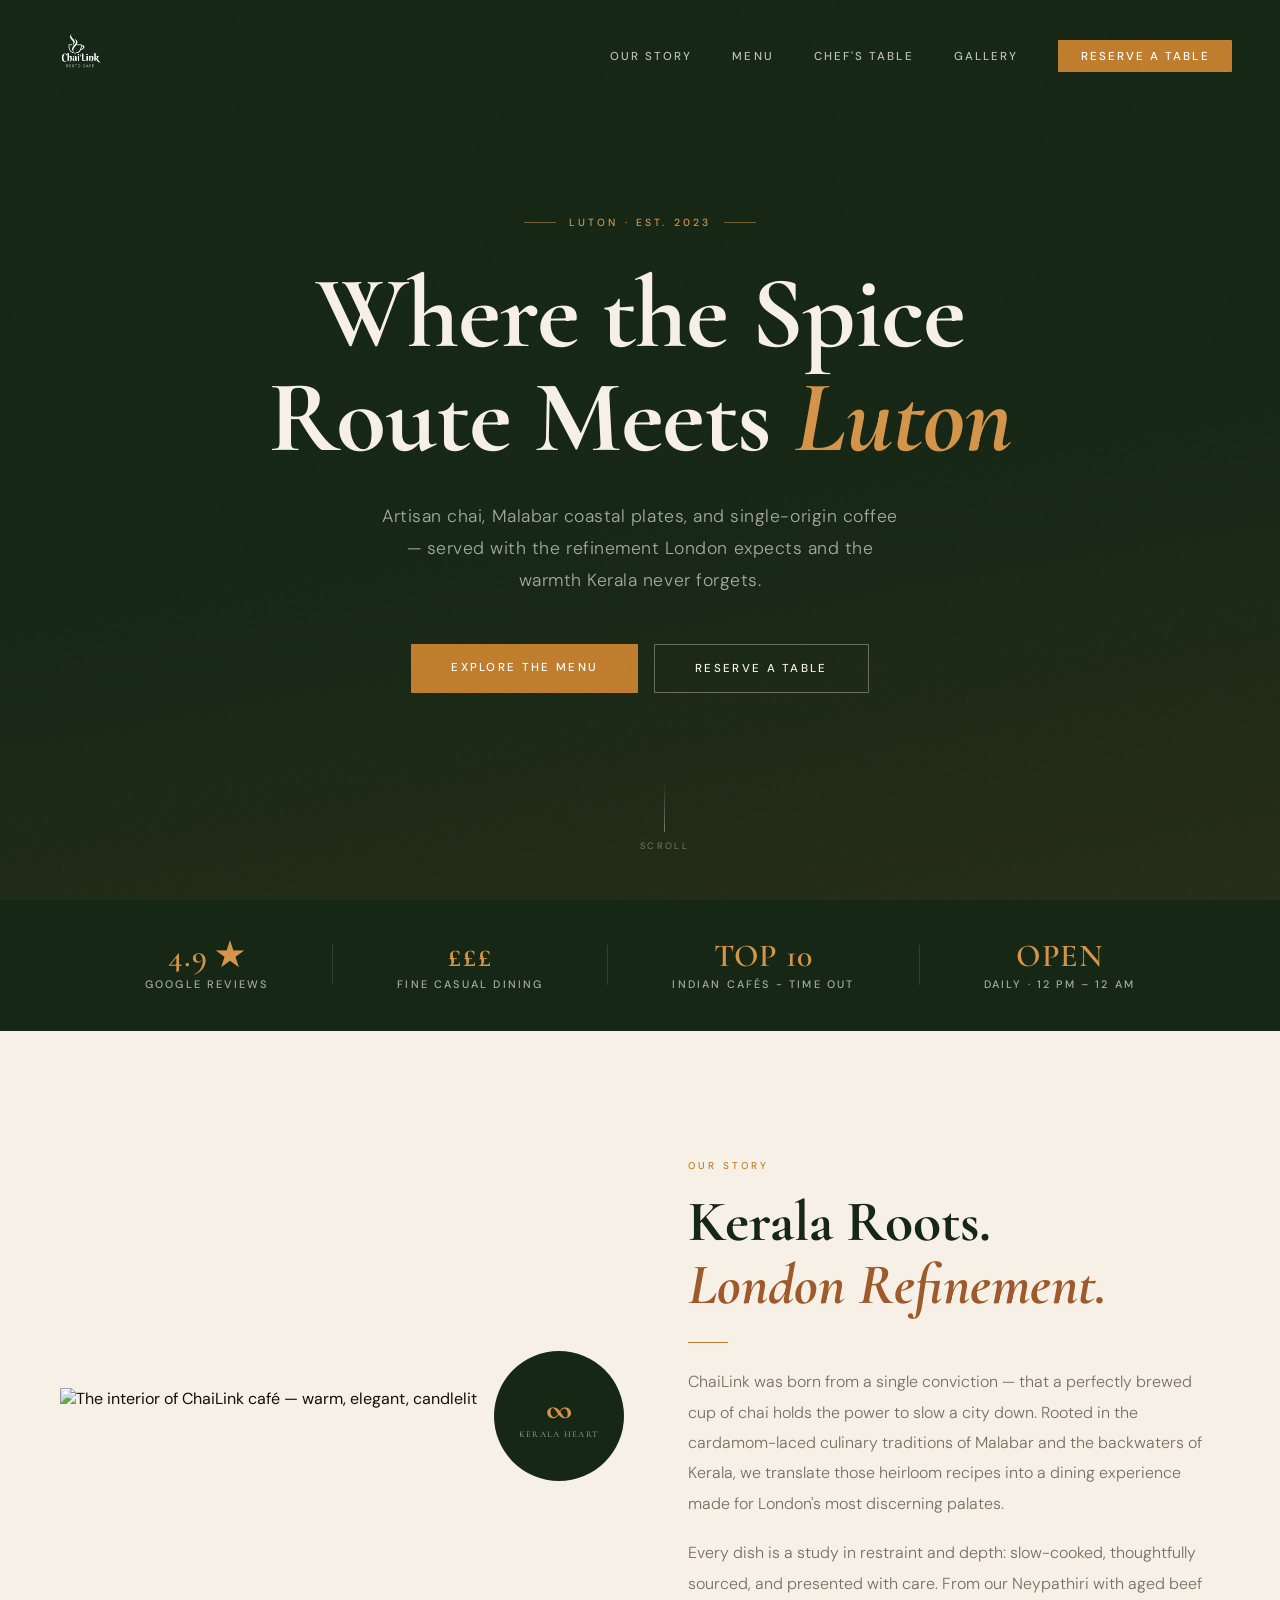
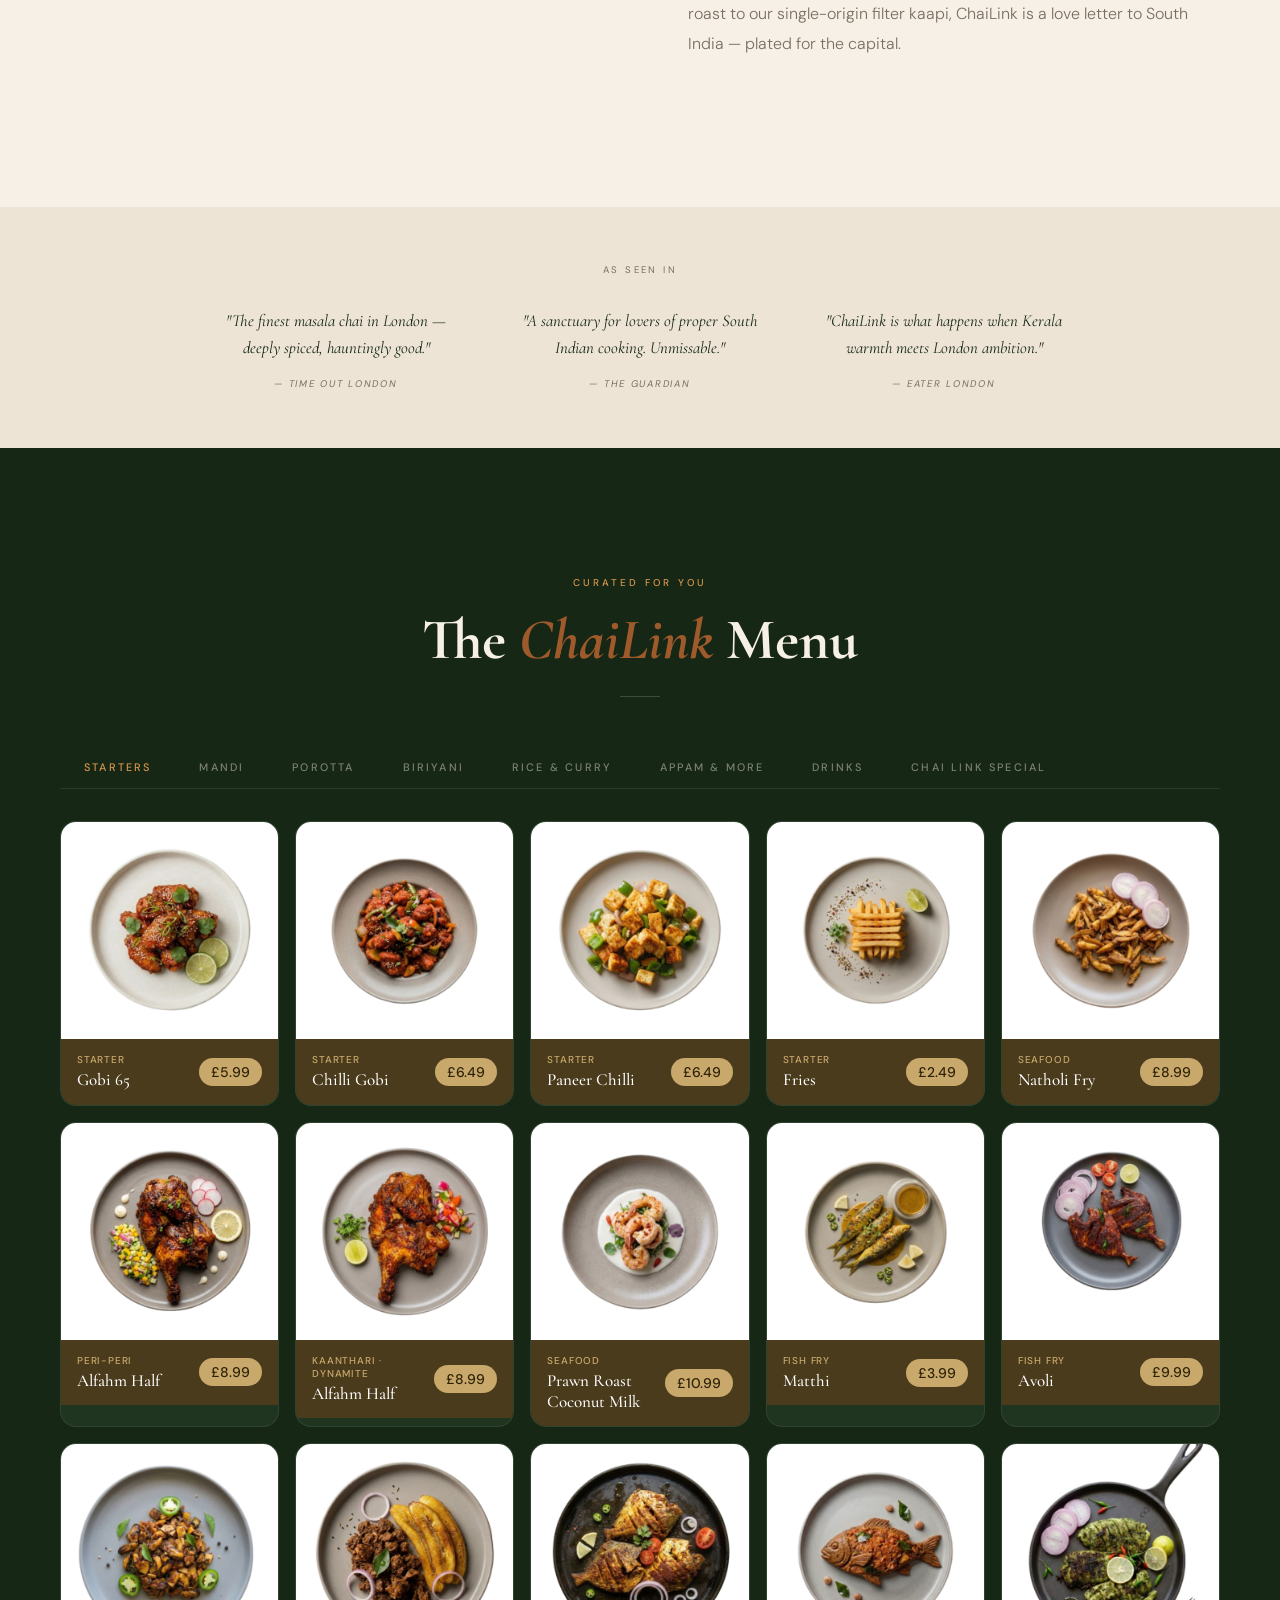
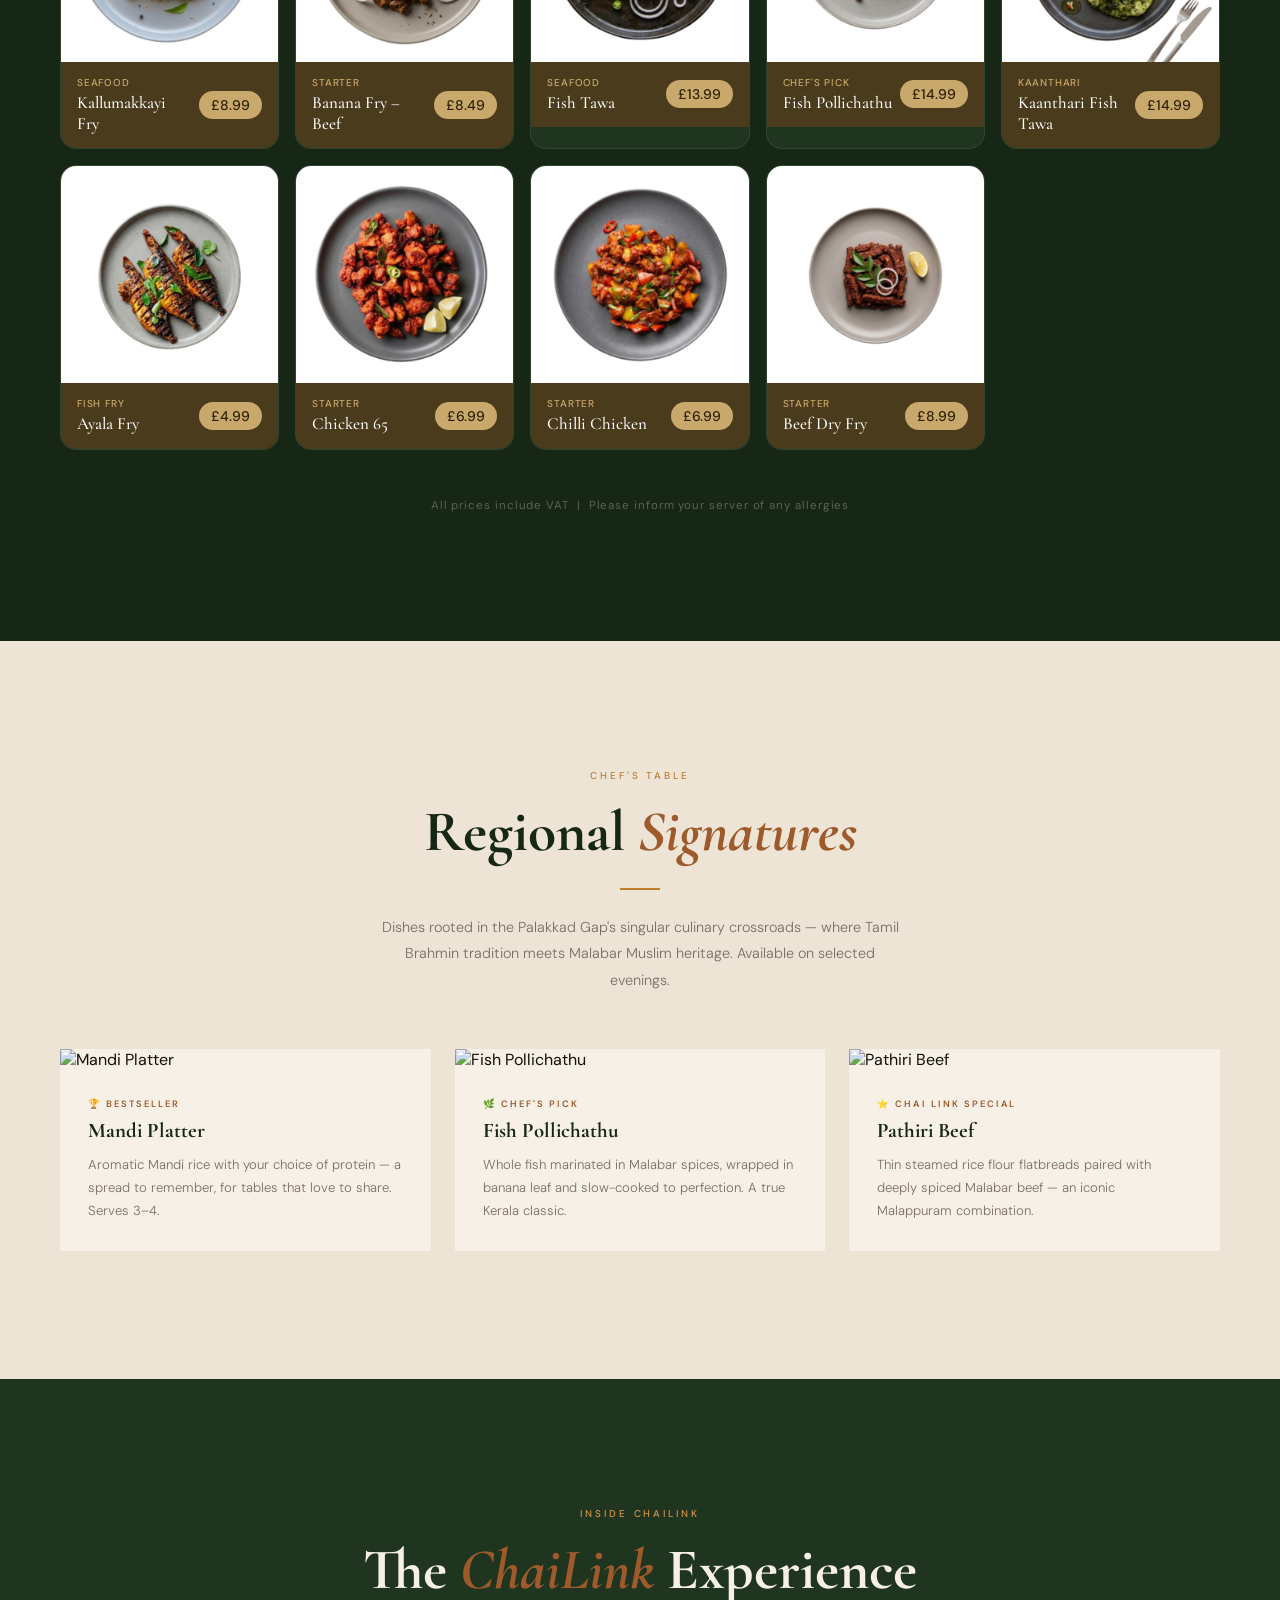
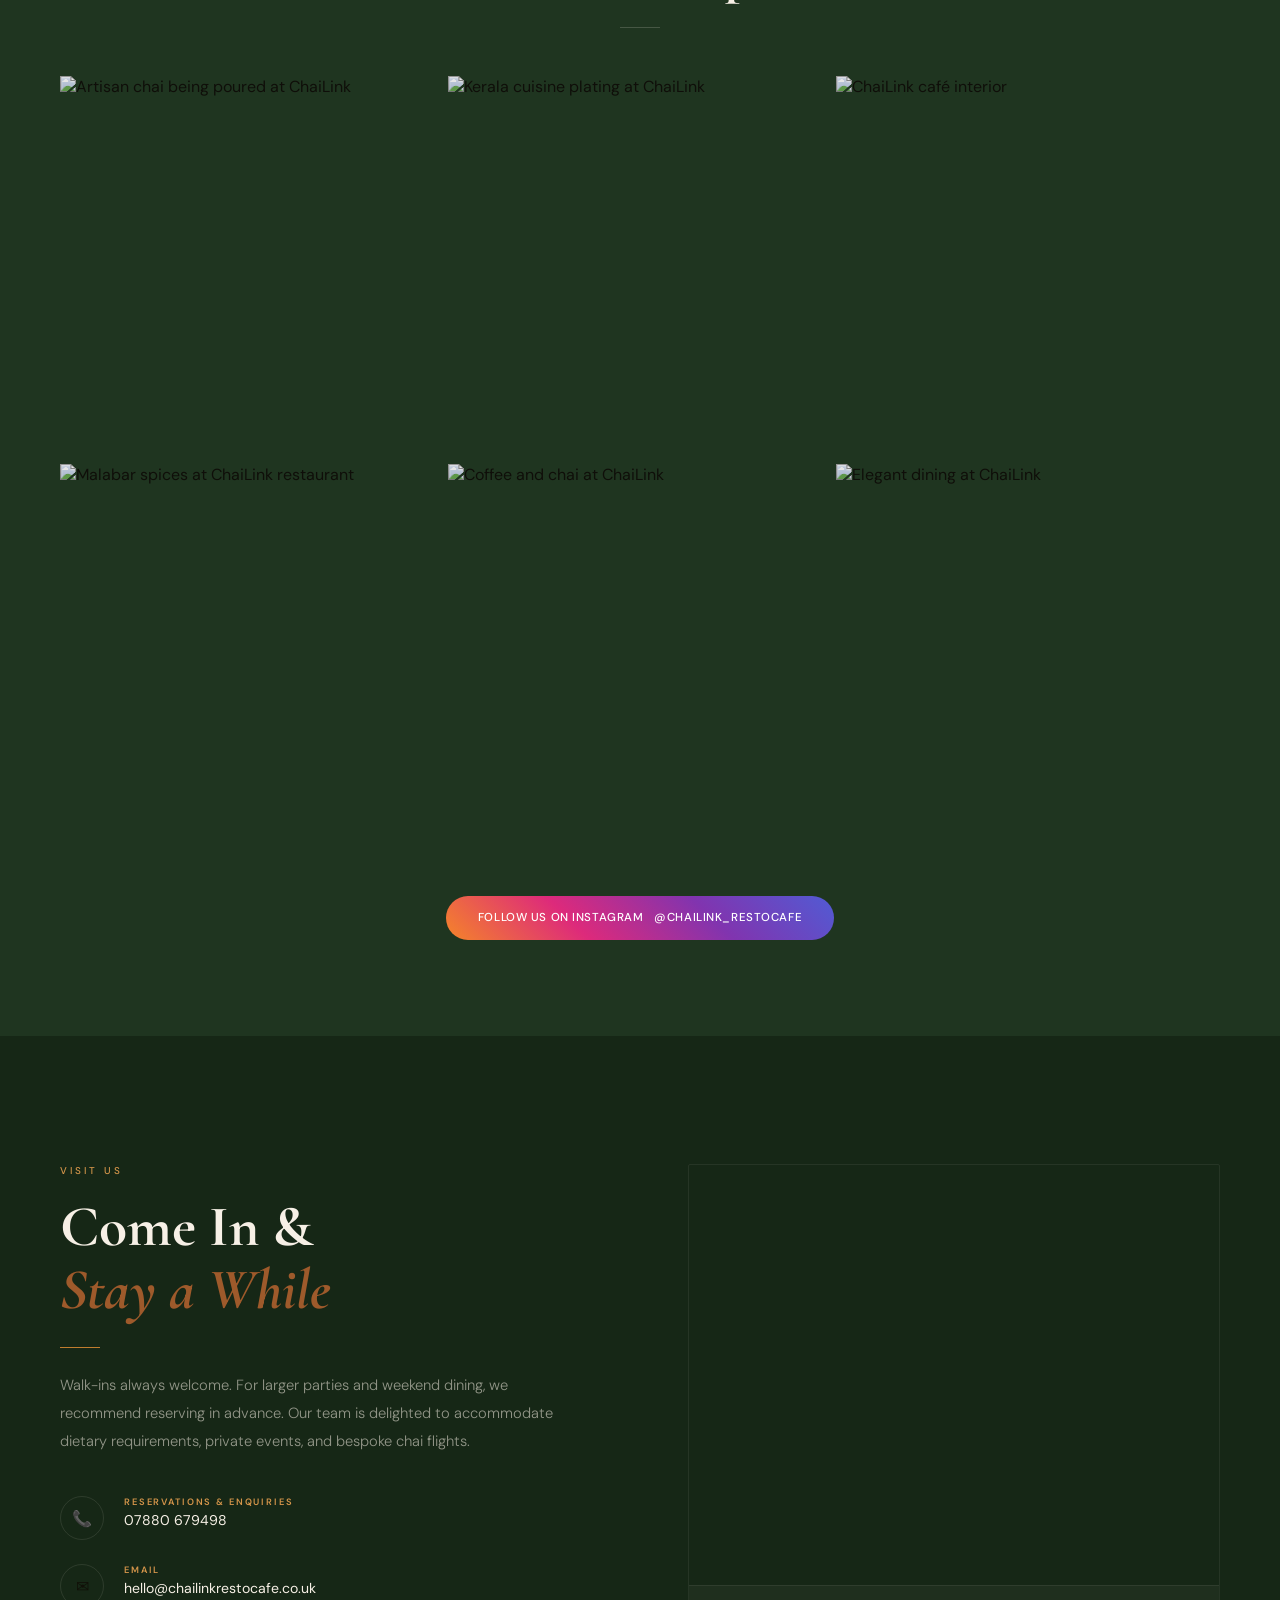
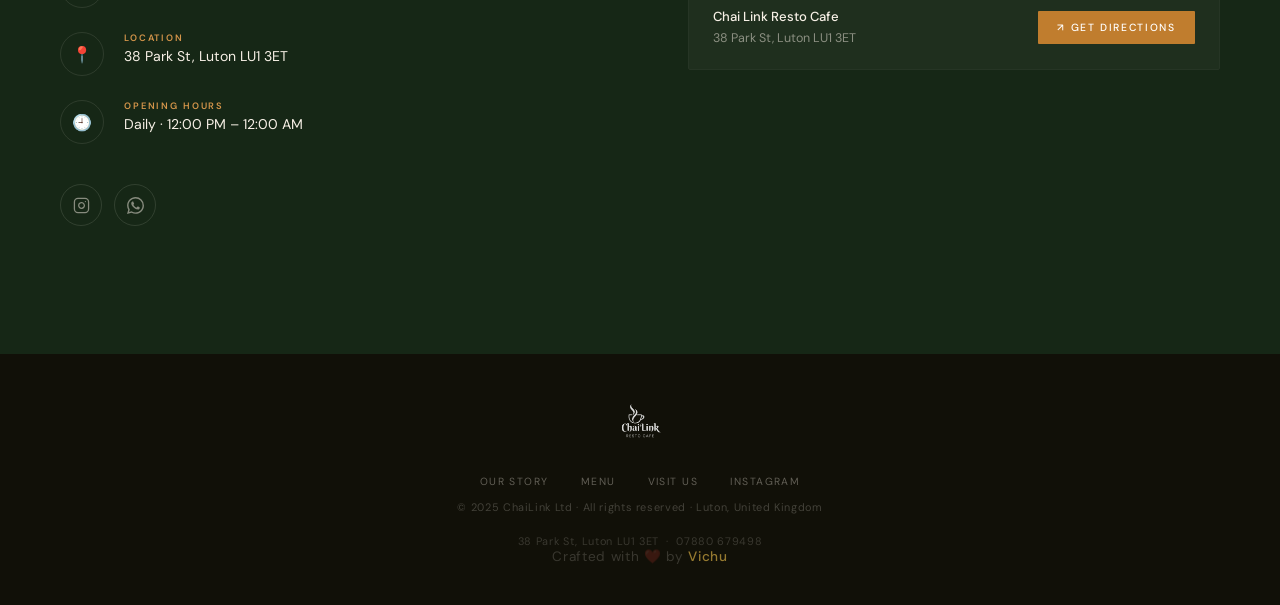
==== commit ab2c6e90: "Update index.html" ====
--- a/index.html
+++ b/index.html
@@ -90,1076 +90,7 @@
     />
     <script src="https://cdn.tailwindcss.com"></script>
 
-    <style>
-      :root {
-        --ink: #111008;
-        --forest: #162716;
-        --forest-2: #1f3520;
-        --sage: #3a5c3b;
-        --cream: #f7f0e6;
-        --cream-2: #ede4d6;
-        --amber: #c07d2e;
-        --amber-l: #d4954a;
-        --copper: #9e5a2b;
-        --muted: #7a6e62;
-        --line: rgba(22, 39, 22, 0.12);
-      }
-      *,
-      *::before,
-      *::after {
-        box-sizing: border-box;
-        margin: 0;
-        padding: 0;
-      }
-      html {
-        scroll-behavior: smooth;
-        font-size: 16px;
-        scroll-padding-top: 80px;
-      }
-      body {
-        font-family: "DM Sans", sans-serif;
-        background: var(--cream);
-        color: var(--ink);
-        overflow-x: hidden;
-      }
-      h1,
-      h2,
-      h3,
-      h4,
-      .serif {
-        font-family: "Cormorant Garamond", serif;
-      }
-      body::before {
-        content: "";
-        position: fixed;
-        inset: 0;
-        pointer-events: none;
-        z-index: 9999;
-        background-image: url("data:image/svg+xml,%3Csvg viewBox='0 0 256 256' xmlns='http://www.w3.org/2000/svg'%3E%3Cfilter id='noise'%3E%3CfeTurbulence type='fractalNoise' baseFrequency='0.9' numOctaves='4' stitchTiles='stitch'/%3E%3C/filter%3E%3Crect width='100%25' height='100%25' filter='url(%23noise)' opacity='0.04'/%3E%3C/svg%3E");
-        opacity: 0.35;
-      }
-
-      /* NAV */
-      nav {
-        position: fixed;
-        top: 0;
-        left: 0;
-        right: 0;
-        z-index: 200;
-        padding: 1.5rem 3rem;
-        display: flex;
-        align-items: center;
-        justify-content: space-between;
-        transition:
-          background 0.5s,
-          padding 0.4s,
-          backdrop-filter 0.5s;
-      }
-      nav.scrolled {
-        background: rgba(22, 39, 22, 0.94);
-        backdrop-filter: blur(16px);
-        padding: 1rem 3rem;
-      }
-      .nav-wordmark {
-        display: flex;
-        align-items: center;
-        text-decoration: none;
-      }
-      .nav-wordmark img {
-        height: 64px;
-        width: auto;
-        display: block;
-        filter: brightness(0) invert(1);
-        transition: opacity 0.2s;
-      }
-      .nav-wordmark:hover img {
-        opacity: 0.85;
-      }
-      .nav-links {
-        display: flex;
-        gap: 2.5rem;
-        align-items: center;
-      }
-      .nav-links a {
-        color: rgba(247, 240, 230, 0.75);
-        text-decoration: none;
-        font-size: 0.72rem;
-        letter-spacing: 0.18em;
-        text-transform: uppercase;
-        font-weight: 500;
-        transition: color 0.2s;
-      }
-      .nav-links a:hover {
-        color: var(--cream);
-      }
-      .nav-reserve {
-        background: var(--amber) !important;
-        color: #fff !important;
-        padding: 0.55rem 1.4rem !important;
-        border-radius: 1px;
-        opacity: 1 !important;
-        transition: background 0.2s !important;
-      }
-      .nav-reserve:hover {
-        background: var(--amber-l) !important;
-      }
-      .hamburger {
-        display: none;
-        flex-direction: column;
-        gap: 5px;
-        cursor: pointer;
-        background: none;
-        border: none;
-      }
-      .hamburger span {
-        display: block;
-        width: 26px;
-        height: 1.5px;
-        background: var(--cream);
-        transition: 0.3s;
-      }
-      .mobile-menu {
-        display: none;
-        position: fixed;
-        inset: 0;
-        background: var(--forest);
-        z-index: 199;
-        flex-direction: column;
-        align-items: center;
-        justify-content: center;
-        gap: 3rem;
-      }
-      .mobile-menu.open {
-        display: flex;
-      }
-      .mobile-menu a {
-        color: var(--cream);
-        font-family: "Cormorant Garamond", serif;
-        font-size: 2.2rem;
-        font-style: italic;
-        text-decoration: none;
-      }
-      .mobile-close {
-        position: absolute;
-        top: 1.75rem;
-        right: 2.5rem;
-        font-size: 1.5rem;
-        color: var(--cream);
-        cursor: pointer;
-        background: none;
-        border: none;
-        letter-spacing: 0.1em;
-      }
-
-      /* HERO */
-      #hero {
-        position: relative;
-        min-height: 100vh;
-        display: flex;
-        align-items: center;
-        justify-content: center;
-        background: var(--forest);
-        overflow: hidden;
-      }
-      .hero-bg {
-        position: absolute;
-        inset: 0;
-        background: url("https://images.unsplash.com/photo-1509042239860-f550ce710b93?w=1920&q=85")
-          center/cover no-repeat;
-        opacity: 0.22;
-        transform: scale(1.04);
-        animation: slowZoom 16s ease-in-out infinite alternate;
-      }
-      @keyframes slowZoom {
-        from {
-          transform: scale(1.04);
-        }
-        to {
-          transform: scale(1.1);
-        }
-      }
-      .hero-overlay {
-        position: absolute;
-        inset: 0;
-        background: linear-gradient(
-          170deg,
-          rgba(22, 39, 22, 0.8) 0%,
-          rgba(22, 39, 22, 0.45) 55%,
-          rgba(158, 90, 43, 0.12) 100%
-        );
-      }
-      .hero-content {
-        position: relative;
-        z-index: 2;
-        text-align: center;
-        padding: 2rem;
-        max-width: 860px;
-      }
-      .hero-eyebrow {
-        display: inline-flex;
-        align-items: center;
-        gap: 0.8rem;
-        font-size: 0.65rem;
-        letter-spacing: 0.3em;
-        text-transform: uppercase;
-        color: var(--amber-l);
-        font-weight: 500;
-        margin-bottom: 2rem;
-        opacity: 0;
-        animation: fadeUp 1s 0.3s forwards;
-      }
-      .hero-eyebrow::before,
-      .hero-eyebrow::after {
-        content: "";
-        display: block;
-        width: 32px;
-        height: 1px;
-        background: var(--amber-l);
-        opacity: 0.5;
-      }
-      .hero-h1 {
-        font-size: clamp(3.2rem, 8vw, 7rem);
-        line-height: 1.02;
-        color: var(--cream);
-        margin-bottom: 2rem;
-        letter-spacing: -0.01em;
-        opacity: 0;
-        animation: fadeUp 1s 0.55s forwards;
-      }
-      .hero-h1 em {
-        color: var(--amber-l);
-        font-style: italic;
-      }
-      .hero-sub {
-        font-size: clamp(0.95rem, 1.5vw, 1.1rem);
-        color: rgba(247, 240, 230, 0.65);
-        font-weight: 300;
-        letter-spacing: 0.03em;
-        line-height: 1.8;
-        max-width: 520px;
-        margin: 0 auto 3rem;
-        opacity: 0;
-        animation: fadeUp 1s 0.8s forwards;
-      }
-      .hero-ctas {
-        display: flex;
-        gap: 1rem;
-        justify-content: center;
-        flex-wrap: wrap;
-        opacity: 0;
-        animation: fadeUp 1s 1.05s forwards;
-      }
-      .btn-primary {
-        display: inline-block;
-        background: var(--amber);
-        color: #fff;
-        padding: 1rem 2.5rem;
-        font-size: 0.72rem;
-        letter-spacing: 0.2em;
-        text-transform: uppercase;
-        text-decoration: none;
-        font-weight: 500;
-        border-radius: 1px;
-        transition:
-          background 0.25s,
-          transform 0.2s;
-      }
-      .btn-primary:hover {
-        background: var(--amber-l);
-        transform: translateY(-2px);
-      }
-      .btn-ghost {
-        display: inline-block;
-        border: 1px solid rgba(247, 240, 230, 0.35);
-        color: var(--cream);
-        padding: 1rem 2.5rem;
-        font-size: 0.72rem;
-        letter-spacing: 0.2em;
-        text-transform: uppercase;
-        text-decoration: none;
-        font-weight: 500;
-        border-radius: 1px;
-        transition:
-          background 0.25s,
-          border-color 0.25s;
-      }
-      .btn-ghost:hover {
-        background: rgba(247, 240, 230, 0.08);
-        border-color: rgba(247, 240, 230, 0.6);
-      }
-      .insta-btn {
-        background: linear-gradient(45deg, #f58529, #dd2a7b, #8134af, #515bd4);
-        color: white !important;
-        border: none !important;
-        padding: 0.9rem 2rem;
-        border-radius: 999px;
-        font-weight: 500;
-        letter-spacing: 0.05em;
-        transition: all 0.3s ease;
-        display: inline-block;
-      }
-      .insta-btn:hover {
-        transform: translateY(-2px) scale(1.02);
-        box-shadow: 0 10px 25px rgba(221, 42, 123, 0.4);
-      }
-      .hero-scroll {
-        position: absolute;
-        bottom: 3rem;
-        left: 50%;
-        transform: translateX(-50%);
-        z-index: 2;
-        display: flex;
-        flex-direction: column;
-        align-items: center;
-        gap: 0.5rem;
-        color: rgba(247, 240, 230, 0.4);
-        font-size: 0.58rem;
-        letter-spacing: 0.25em;
-        text-transform: uppercase;
-        opacity: 0;
-        animation: fadeUp 1s 1.5s forwards;
-      }
-      .scroll-line {
-        width: 1px;
-        height: 52px;
-        background: linear-gradient(
-          to bottom,
-          transparent,
-          rgba(247, 240, 230, 0.4)
-        );
-        animation: scrollAnim 2s ease-in-out infinite;
-      }
-      @keyframes scrollAnim {
-        0%,
-        100% {
-          opacity: 0.4;
-          transform: scaleY(0.6);
-        }
-        50% {
-          opacity: 1;
-          transform: scaleY(1);
-        }
-      }
-      @keyframes fadeUp {
-        from {
-          opacity: 0;
-          transform: translateY(22px);
-        }
-        to {
-          opacity: 1;
-          transform: translateY(0);
-        }
-      }
-
-      /* SECTIONS */
-      section {
-        padding: 8rem 2rem;
-      }
-      .inner {
-        max-width: 1160px;
-        margin: 0 auto;
-      }
-      .label {
-        font-size: 0.62rem;
-        letter-spacing: 0.3em;
-        text-transform: uppercase;
-        color: var(--amber);
-        font-weight: 500;
-        display: block;
-        margin-bottom: 1.2rem;
-      }
-      .h2 {
-        font-size: clamp(2.2rem, 4.5vw, 3.8rem);
-        line-height: 1.1;
-        color: var(--forest);
-        margin-bottom: 1.5rem;
-      }
-      .h2 em {
-        color: var(--copper);
-        font-style: italic;
-      }
-      .rule {
-        width: 40px;
-        height: 1.5px;
-        background: var(--amber);
-        margin: 1.5rem 0;
-      }
-      .rule.center {
-        margin: 1.5rem auto;
-      }
-
-      /* TRUST BAR */
-      #trust {
-        background: var(--forest);
-        padding: 2.5rem 2rem;
-      }
-      .trust-inner {
-        max-width: 1160px;
-        margin: 0 auto;
-        display: flex;
-        align-items: center;
-        justify-content: center;
-        gap: 4rem;
-        flex-wrap: wrap;
-      }
-      .trust-item {
-        text-align: center;
-        color: rgba(247, 240, 230, 0.65);
-        font-size: 0.68rem;
-        letter-spacing: 0.2em;
-        text-transform: uppercase;
-        font-weight: 500;
-      }
-      .trust-item strong {
-        display: block;
-        font-family: "Cormorant Garamond", serif;
-        font-size: 2rem;
-        color: var(--amber-l);
-        letter-spacing: 0.02em;
-        font-weight: 600;
-        line-height: 1;
-        margin-bottom: 0.3rem;
-      }
-      .trust-sep {
-        width: 1px;
-        height: 40px;
-        background: rgba(247, 240, 230, 0.12);
-      }
-
-      /* ABOUT */
-      #about {
-        background: var(--cream);
-        overflow: hidden;
-      }
-      .about-grid {
-        display: grid;
-        grid-template-columns: 1fr 1fr;
-        gap: 6rem;
-        align-items: center;
-      }
-      .about-img-wrap {
-        position: relative;
-        padding-bottom: 2.5rem;
-      }
-      .about-img {
-        width: 100%;
-        aspect-ratio: 4/5;
-        object-fit: cover;
-        border-radius: 1px;
-        filter: saturate(0.88);
-      }
-      .about-accent {
-        position: absolute;
-        bottom: -2rem;
-        right: -2rem;
-        background: var(--forest);
-        color: var(--cream);
-        width: 130px;
-        height: 130px;
-        border-radius: 50%;
-        display: flex;
-        flex-direction: column;
-        align-items: center;
-        justify-content: center;
-        text-align: center;
-        font-family: "Cormorant Garamond", serif;
-      }
-      .accent-num {
-        font-size: 2rem;
-        font-weight: 700;
-        color: var(--amber-l);
-        line-height: 1;
-      }
-      .accent-txt {
-        font-size: 0.55rem;
-        letter-spacing: 0.15em;
-        text-transform: uppercase;
-        opacity: 0.65;
-        margin-top: 0.3rem;
-      }
-      .about-text p {
-        color: var(--muted);
-        font-size: 1rem;
-        line-height: 1.9;
-        font-weight: 300;
-        margin-bottom: 1.2rem;
-      }
-
-      /* PRESS BAR */
-      #press {
-        background: var(--cream-2);
-        padding: 3.5rem 2rem;
-      }
-      .press-inner {
-        max-width: 1000px;
-        margin: 0 auto;
-      }
-      .press-label {
-        text-align: center;
-        font-size: 0.6rem;
-        letter-spacing: 0.25em;
-        text-transform: uppercase;
-        color: var(--muted);
-        margin-bottom: 2rem;
-      }
-      .press-grid {
-        display: flex;
-        justify-content: center;
-        gap: 4rem;
-        flex-wrap: wrap;
-      }
-      .press-quote {
-        max-width: 240px;
-        text-align: center;
-      }
-      .press-quote blockquote {
-        font-family: "Cormorant Garamond", serif;
-        font-size: 1.05rem;
-        font-style: italic;
-        color: var(--forest);
-        line-height: 1.6;
-        margin-bottom: 0.6rem;
-      }
-      .press-quote cite {
-        font-size: 0.6rem;
-        letter-spacing: 0.18em;
-        text-transform: uppercase;
-        color: var(--muted);
-      }
-
-      /* MENU SECTION */
-      #menu {
-        background: var(--forest);
-      }
-      #menu .h2 {
-        color: var(--cream);
-      }
-      #menu .label {
-        color: var(--amber-l);
-      }
-      #menu .rule {
-        background: rgba(247, 240, 230, 0.2);
-      }
-
-      .menu-tabs {
-        display: flex;
-        gap: 0;
-        margin: 3rem 0 2rem;
-        border-bottom: 1px solid rgba(247, 240, 230, 0.1);
-        overflow-x: auto;
-        flex-wrap: wrap;
-      }
-      .tab-btn {
-        background: none;
-        border: none;
-        cursor: pointer;
-        color: rgba(247, 240, 230, 0.45);
-        font-family: "DM Sans", sans-serif;
-        font-size: 0.68rem;
-        letter-spacing: 0.2em;
-        text-transform: uppercase;
-        font-weight: 500;
-        padding: 0.9rem 1.5rem;
-        border-bottom: 1.5px solid transparent;
-        margin-bottom: -1px;
-        white-space: nowrap;
-        transition:
-          color 0.2s,
-          border-color 0.2s;
-      }
-      .tab-btn.active {
-        color: var(--amber-l);
-        border-bottom-color: var(--amber-l);
-      }
-      .tab-btn:hover:not(.active) {
-        color: var(--cream);
-      }
-
-      /* MENU GRID — portrait cards */
-      .menu-grid {
-        display: grid;
-        grid-template-columns: repeat(auto-fill, minmax(200px, 1fr));
-        gap: 16px;
-      }
-      .menu-cat {
-        display: none;
-      }
-      .menu-cat.active {
-        display: grid;
-      }
-
-      /* MENU CARD PORTRAIT */
-      .menu-card {
-        border-radius: 16px;
-        overflow: hidden;
-        border: 0.5px solid rgba(247, 240, 230, 0.08);
-        background: var(--forest-2);
-        width: 100%;
-        display: flex;
-        flex-direction: column;
-      }
-      .menu-card-img {
-        width: 100%;
-        aspect-ratio: 1 / 1;
-        overflow: hidden;
-        background: #243824;
-        display: flex;
-        align-items: center;
-        justify-content: center;
-        font-size: 56px;
-        flex-shrink: 0;
-      }
-      .menu-card-img img {
-        width: 100%;
-        height: 100%;
-        object-fit: cover;
-        display: block;
-      }
-      .menu-card-footer {
-        background: #4a3b1c;
-        padding: 14px 16px;
-        display: flex;
-        align-items: center;
-        justify-content: space-between;
-        gap: 8px;
-        flex-shrink: 0;
-      }
-      .menu-card-label {
-        font-size: 10px;
-        font-weight: 500;
-        color: #c9a86c;
-        letter-spacing: 0.08em;
-        text-transform: uppercase;
-        margin: 0 0 3px;
-        font-family: "DM Sans", sans-serif;
-      }
-      .menu-card-name {
-        font-size: 17px;
-        font-weight: 500;
-        color: #fff;
-        margin: 0;
-        line-height: 1.25;
-        font-family: "Cormorant Garamond", serif;
-      }
-      .menu-card-price {
-        background: #c9a86c;
-        color: #2e2206;
-        font-size: 14px;
-        font-weight: 500;
-        padding: 5px 12px;
-        border-radius: 20px;
-        white-space: nowrap;
-        flex-shrink: 0;
-        font-family: "DM Sans", sans-serif;
-      }
-
-      /* SPECIALS */
-      #specials {
-        background: var(--cream-2);
-      }
-      .specials-grid {
-        display: grid;
-        grid-template-columns: repeat(3, 1fr);
-        gap: 1.5rem;
-        margin-top: 3.5rem;
-      }
-      .special-card {
-        background: var(--cream);
-        border-radius: 1px;
-        overflow: hidden;
-        transition:
-          transform 0.35s,
-          box-shadow 0.35s;
-      }
-      .special-card:hover {
-        transform: translateY(-8px);
-        box-shadow: 0 20px 60px rgba(22, 39, 22, 0.12);
-      }
-      .special-img {
-        width: 100%;
-        aspect-ratio: 16/10;
-        object-fit: cover;
-        filter: saturate(0.82);
-      }
-      .special-body {
-        padding: 1.75rem;
-      }
-      .special-tag {
-        font-size: 0.58rem;
-        letter-spacing: 0.22em;
-        text-transform: uppercase;
-        color: var(--copper);
-        font-weight: 600;
-        margin-bottom: 0.5rem;
-      }
-      .special-body h3 {
-        font-family: "Cormorant Garamond", serif;
-        font-size: 1.3rem;
-        color: var(--forest);
-        margin-bottom: 0.6rem;
-        line-height: 1.25;
-      }
-      .special-body p {
-        font-size: 0.82rem;
-        color: var(--muted);
-        line-height: 1.75;
-        font-weight: 300;
-      }
-
-      /* GALLERY */
-      #gallery {
-        background: var(--forest-2);
-        padding-bottom: 6rem;
-      }
-      #gallery .h2 {
-        color: var(--cream);
-      }
-      #gallery .label {
-        color: var(--amber-l);
-      }
-      .gallery-grid {
-        display: grid;
-        grid-template-columns: repeat(3, 1fr);
-        gap: 4px;
-        margin-top: 3rem;
-      }
-      .gallery-item {
-        position: relative;
-        overflow: hidden;
-        aspect-ratio: 1;
-        cursor: pointer;
-      }
-      .gallery-item img {
-        width: 100%;
-        height: 100%;
-        object-fit: cover;
-        filter: saturate(0.75) brightness(0.9);
-        transition:
-          transform 0.6s cubic-bezier(0.25, 0.46, 0.45, 0.94),
-          filter 0.5s;
-      }
-      .gallery-item:hover img {
-        transform: scale(1.08);
-        filter: saturate(1) brightness(1);
-      }
-      .gallery-ov {
-        position: absolute;
-        inset: 0;
-        background: rgba(22, 39, 22, 0);
-        transition: background 0.3s;
-        display: flex;
-        align-items: center;
-        justify-content: center;
-      }
-      .gallery-item:hover .gallery-ov {
-        background: rgba(22, 39, 22, 0.35);
-      }
-      .gallery-ov-icon {
-        color: white;
-        font-size: 1.25rem;
-        opacity: 0;
-        transition: opacity 0.3s;
-      }
-      .gallery-item:hover .gallery-ov-icon {
-        opacity: 1;
-      }
-      .gallery-cta {
-        text-align: center;
-        margin-top: 3rem;
-      }
-
-      /* CONTACT */
-      #contact {
-        background: var(--forest);
-      }
-      #contact .h2 {
-        color: var(--cream);
-      }
-      #contact .label {
-        color: var(--amber-l);
-      }
-      .contact-grid {
-        display: grid;
-        grid-template-columns: 1fr 1fr;
-        gap: 6rem;
-        align-items: start;
-      }
-      .contact-info p {
-        color: rgba(247, 240, 230, 0.55);
-        font-size: 0.92rem;
-        line-height: 1.9;
-        font-weight: 300;
-        margin-bottom: 2.5rem;
-      }
-      .c-item {
-        display: flex;
-        align-items: flex-start;
-        gap: 1.25rem;
-        margin-bottom: 1.5rem;
-      }
-      .c-icon {
-        width: 44px;
-        height: 44px;
-        border: 1px solid rgba(247, 240, 230, 0.1);
-        border-radius: 50%;
-        display: flex;
-        align-items: center;
-        justify-content: center;
-        font-size: 1rem;
-        flex-shrink: 0;
-      }
-      .c-lbl {
-        font-size: 0.58rem;
-        letter-spacing: 0.2em;
-        text-transform: uppercase;
-        color: var(--amber-l);
-        font-weight: 600;
-        margin-bottom: 0.2rem;
-      }
-      .c-val {
-        font-size: 0.88rem;
-        color: var(--cream);
-        font-weight: 400;
-      }
-      .c-val a {
-        color: var(--cream);
-        text-decoration: none;
-        transition: color 0.2s;
-      }
-      .c-val a:hover {
-        color: var(--amber-l);
-      }
-      .social-row {
-        display: flex;
-        gap: 0.75rem;
-        margin-top: 2.5rem;
-      }
-      .s-link {
-        width: 42px;
-        height: 42px;
-        border: 1px solid rgba(247, 240, 230, 0.12);
-        border-radius: 50%;
-        display: flex;
-        align-items: center;
-        justify-content: center;
-        color: rgba(247, 240, 230, 0.5);
-        text-decoration: none;
-        transition:
-          background 0.2s,
-          border-color 0.2s,
-          color 0.2s;
-      }
-      .s-link:hover {
-        background: var(--amber);
-        border-color: var(--amber);
-        color: #fff;
-      }
-      .map-panel {
-        display: flex;
-        flex-direction: column;
-        gap: 0;
-        border: 1px solid rgba(247, 240, 230, 0.07);
-        border-radius: 2px;
-        overflow: hidden;
-      }
-      .map-panel iframe {
-        width: 100%;
-        height: 420px;
-        border: none;
-        display: block;
-      }
-      .map-footer {
-        background: rgba(247, 240, 230, 0.04);
-        border-top: 1px solid rgba(247, 240, 230, 0.07);
-        padding: 1.25rem 1.5rem;
-        display: flex;
-        align-items: center;
-        justify-content: space-between;
-        gap: 1rem;
-        flex-wrap: wrap;
-      }
-      .map-footer-addr {
-        font-size: 0.78rem;
-        color: rgba(247, 240, 230, 0.5);
-        line-height: 1.6;
-      }
-      .map-footer-addr strong {
-        display: block;
-        color: var(--cream);
-        font-size: 0.82rem;
-        font-weight: 500;
-        margin-bottom: 0.15rem;
-      }
-      .map-directions-btn {
-        display: inline-flex;
-        align-items: center;
-        gap: 0.5rem;
-        background: var(--amber);
-        color: #fff;
-        font-size: 0.65rem;
-        letter-spacing: 0.16em;
-        text-transform: uppercase;
-        font-weight: 500;
-        padding: 0.6rem 1.2rem;
-        border-radius: 1px;
-        text-decoration: none;
-        white-space: nowrap;
-        transition: background 0.2s;
-        flex-shrink: 0;
-      }
-      .map-directions-btn:hover {
-        background: var(--amber-l);
-      }
-
-      /* FOOTER */
-      footer {
-        background: var(--ink);
-        padding: 2.5rem 2rem;
-        text-align: center;
-      }
-      .footer-inner {
-        max-width: 1160px;
-        margin: 0 auto;
-        display: flex;
-        flex-direction: column;
-        align-items: center;
-        gap: 0.75rem;
-      }
-      .footer-logo img {
-        height: 64px;
-        width: auto;
-        filter: brightness(0) invert(1);
-        opacity: 0.85;
-      }
-      .footer-legal {
-        font-size: 0.68rem;
-        letter-spacing: 0.06em;
-        color: rgba(247, 240, 230, 0.22);
-      }
-      .footer-links {
-        display: flex;
-        gap: 2rem;
-      }
-      .footer-links a {
-        font-size: 0.65rem;
-        letter-spacing: 0.14em;
-        text-transform: uppercase;
-        color: rgba(247, 240, 230, 0.35);
-        text-decoration: none;
-        transition: color 0.2s;
-      }
-      .footer-links a:hover {
-        color: var(--amber-l);
-      }
-
-      /* REVEAL */
-      .reveal {
-        opacity: 0;
-        transform: translateY(24px);
-        transition:
-          opacity 0.75s ease,
-          transform 0.75s ease;
-      }
-      .reveal.visible {
-        opacity: 1;
-        transform: translateY(0);
-      }
-      .delay-1 {
-        transition-delay: 0.1s;
-      }
-      .delay-2 {
-        transition-delay: 0.2s;
-      }
-      .delay-3 {
-        transition-delay: 0.3s;
-      }
-      .delay-4 {
-        transition-delay: 0.45s;
-      }
-
-      /* RESPONSIVE */
-      @media (max-width: 960px) {
-        nav {
-          padding: 1.25rem 1.75rem;
-        }
-        .nav-links {
-          display: none;
-        }
-        .hamburger {
-          display: flex;
-        }
-        .about-grid {
-          grid-template-columns: 1fr;
-          gap: 3rem;
-        }
-        .about-img-wrap {
-          max-width: 440px;
-          margin: 0 auto;
-          padding-bottom: 2.5rem;
-        }
-        .specials-grid {
-          grid-template-columns: 1fr 1fr;
-        }
-        .contact-grid {
-          grid-template-columns: 1fr;
-          gap: 3rem;
-        }
-        .trust-sep {
-          display: none;
-        }
-        nav.scrolled {
-          padding: 1rem 1.75rem;
-        }
-        .map-panel iframe {
-          height: 320px;
-        }
-      }
-      @media (max-width: 640px) {
-        section {
-          padding: 5rem 1.25rem;
-        }
-        .specials-grid {
-          grid-template-columns: 1fr;
-        }
-        .gallery-grid {
-          grid-template-columns: 1fr 1fr;
-        }
-        .menu-grid {
-          grid-template-columns: repeat(2, 1fr);
-        }
-        .hero-h1 {
-          font-size: 3rem;
-        }
-        .about-accent {
-          width: 95px;
-          height: 95px;
-          right: 0;
-          bottom: 0;
-        }
-        .accent-num {
-          font-size: 1.5rem;
-        }
-        .press-grid {
-          gap: 2.5rem;
-        }
-        .map-panel iframe {
-          height: 260px;
-        }
-        .nav-wordmark img {
-          height: 50px;
-        }
-        .menu-card-name {
-          font-size: 14px;
-        }
-        .menu-card-footer {
-          padding: 10px 12px;
-        }
-        .menu-card-price {
-          font-size: 12px;
-          padding: 4px 9px;
-        }
-      }
-    </style>
+    <link rel="stylesheet" href="style.css" />
   </head>
   <body>
     <!-- NAV -->
@@ -1232,6 +163,7 @@
         <span>Scroll</span>
       </div>
     </section>
+    
 
     <!-- TRUST BAR -->
     <section id="trust" aria-label="Awards and recognition">
@@ -1247,6 +179,7 @@
         <div class="trust-item"><strong>Open</strong>Daily · 12 PM – 12 AM</div>
       </div>
     </section>
+    
 
     <!-- ABOUT -->
     <section id="about" aria-labelledby="about-heading">
@@ -1286,6 +219,7 @@
         </div>
       </div>
     </section>
+    
 
     <!-- PRESS -->
     <section id="press" aria-label="Press and reviews">
@@ -1316,6 +250,7 @@
         </div>
       </div>
     </section>
+    
 
     <!-- MENU -->
     <section id="menu" aria-labelledby="menu-heading">
@@ -1427,7 +362,9 @@
           </div>
 
           <div class="menu-card">
-            <div class="menu-card-img" style="background: #2e1a0e">🌶️</div>
+            <div class="menu-card-img">
+              <img src="assets/starters/chilligobi.png" alt="Chilli Gobi" />
+            </div>
             <div class="menu-card-footer">
               <div>
                 <p class="menu-card-label">Starter</p>
@@ -1438,7 +375,9 @@
           </div>
 
           <div class="menu-card">
-            <div class="menu-card-img" style="background: #2a1a2a">🧀</div>
+            <div class="menu-card-img">
+              <img src="assets/starters/paneerchilli.png" alt="Paneer Chilli" />
+            </div>
             <div class="menu-card-footer">
               <div>
                 <p class="menu-card-label">Starter</p>
@@ -1449,7 +388,9 @@
           </div>
 
           <div class="menu-card">
-            <div class="menu-card-img" style="background: #2a2200">🍟</div>
+            <div class="menu-card-img">
+              <img src="assets/starters/fries.png" alt="Fries" />
+            </div>
             <div class="menu-card-footer">
               <div>
                 <p class="menu-card-label">Starter</p>
@@ -1460,7 +401,9 @@
           </div>
 
           <div class="menu-card">
-            <div class="menu-card-img" style="background: #0d1e2a">🐟</div>
+            <div class="menu-card-img">
+              <img src="assets/starters/natholifry.png" alt="Natholi Fry" />
+            </div>
             <div class="menu-card-footer">
               <div>
                 <p class="menu-card-label">Seafood</p>
@@ -1471,7 +414,9 @@
           </div>
 
           <div class="menu-card">
-            <div class="menu-card-img" style="background: #2a1e00">🍗</div>
+            <div class="menu-card-img">
+              <img src="assets/starters/alfahm-periperi.png" alt="Alfahm Half" />
+            </div>
             <div class="menu-card-footer">
               <div>
                 <p class="menu-card-label">Peri-Peri</p>
@@ -1482,7 +427,9 @@
           </div>
 
           <div class="menu-card">
-            <div class="menu-card-img" style="background: #2a1e00">🍗</div>
+            <div class="menu-card-img">
+              <img src="assets/starters/alfahm-half.png" alt="Alfahm Half" />
+            </div>
             <div class="menu-card-footer">
               <div>
                 <p class="menu-card-label">Kaanthari · Dynamite</p>
@@ -1493,7 +440,9 @@
           </div>
 
           <div class="menu-card">
-            <div class="menu-card-img" style="background: #0d2a1a">🦐</div>
+            <div class="menu-card-img">
+              <img src="assets/starters/prawnroastcoconutmilk.png" alt="Prawn Roast Coconut Milk" />
+            </div>
             <div class="menu-card-footer">
               <div>
                 <p class="menu-card-label">Seafood</p>
@@ -1504,7 +453,9 @@
           </div>
 
           <div class="menu-card">
-            <div class="menu-card-img" style="background: #0d1e2a">🐠</div>
+            <div class="menu-card-img">
+              <img src="assets/starters/matthi.png" alt="Matthi" />
+            </div>
             <div class="menu-card-footer">
               <div>
                 <p class="menu-card-label">Fish Fry</p>
@@ -1515,7 +466,9 @@
           </div>
 
           <div class="menu-card">
-            <div class="menu-card-img" style="background: #0d1e2a">🐡</div>
+            <div class="menu-card-img">
+              <img src="assets/starters/avolifishfry.png" alt="Avoli" />
+            </div>
             <div class="menu-card-footer">
               <div>
                 <p class="menu-card-label">Fish Fry</p>
@@ -1526,7 +479,9 @@
           </div>
 
           <div class="menu-card">
-            <div class="menu-card-img" style="background: #1a1a2e">🦑</div>
+            <div class="menu-card-img">
+              <img src="assets/starters/kallumakkayi.png" alt="Kallumakkayi Fry" />
+            </div>
             <div class="menu-card-footer">
               <div>
                 <p class="menu-card-label">Seafood</p>
@@ -1537,7 +492,9 @@
           </div>
 
           <div class="menu-card">
-            <div class="menu-card-img" style="background: #2a2200">🍌</div>
+            <div class="menu-card-img">
+              <img src="assets/starters/bananafrybeef.png" alt="Banana Fry – Beef" />
+            </div>
             <div class="menu-card-footer">
               <div>
                 <p class="menu-card-label">Starter</p>
@@ -1548,7 +505,9 @@
           </div>
 
           <div class="menu-card">
-            <div class="menu-card-img" style="background: #0d1e2a">🐟</div>
+            <div class="menu-card-img">
+              <img src="assets/starters/fishtawa.png" alt="Fish Tawa" />
+            </div>
             <div class="menu-card-footer">
               <div>
                 <p class="menu-card-label">Seafood</p>
@@ -1559,7 +518,9 @@
           </div>
 
           <div class="menu-card">
-            <div class="menu-card-img" style="background: #0d1e2a">🐠</div>
+            <div class="menu-card-img">
+              <img src="assets/starters/fishpollichathu.png" alt="Fish Pollichathu" />
+            </div>
             <div class="menu-card-footer">
               <div>
                 <p class="menu-card-label">Chef's Pick</p>
@@ -1570,7 +531,9 @@
           </div>
 
           <div class="menu-card">
-            <div class="menu-card-img" style="background: #2e1a0e">🌶️</div>
+            <div class="menu-card-img">
+              <img src="assets/starters/kaantharifishtawa.png" alt="Kaanthari Fish Tawa" />
+            </div>
             <div class="menu-card-footer">
               <div>
                 <p class="menu-card-label">Kaanthari</p>
@@ -1581,7 +544,9 @@
           </div>
 
           <div class="menu-card">
-            <div class="menu-card-img" style="background: #0d1e2a">🐟</div>
+            <div class="menu-card-img">
+              <img src="assets/starters/ayalafry.png" alt="Ayala Fry" />
+            </div>
             <div class="menu-card-footer">
               <div>
                 <p class="menu-card-label">Fish Fry</p>
@@ -1592,7 +557,9 @@
           </div>
 
           <div class="menu-card">
-            <div class="menu-card-img" style="background: #2a1e00">🍗</div>
+            <div class="menu-card-img">
+              <img src="assets/starters/chicken65.png" alt="Chicken 65" />
+            </div>
             <div class="menu-card-footer">
               <div>
                 <p class="menu-card-label">Starter</p>
@@ -1603,7 +570,9 @@
           </div>
 
           <div class="menu-card">
-            <div class="menu-card-img" style="background: #2e1a0e">🌶️</div>
+            <div class="menu-card-img">
+              <img src="assets/starters/chillichicken.png" alt="Chilli Chicken" />
+            </div>
             <div class="menu-card-footer">
               <div>
                 <p class="menu-card-label">Starter</p>
@@ -1614,7 +583,9 @@
           </div>
 
           <div class="menu-card">
-            <div class="menu-card-img" style="background: #1e1410">🥩</div>
+            <div class="menu-card-img">
+              <img src="assets/starters/beefdryfry.png" alt="Beef Dry Fry" />
+            </div>
             <div class="menu-card-footer">
               <div>
                 <p class="menu-card-label">Starter</p>
@@ -2563,6 +1534,7 @@
         </p>
       </div>
     </section>
+    
 
     <!-- CHEF'S TABLE SPECIALS -->
     <section id="specials" aria-labelledby="specials-heading">
@@ -2641,6 +1613,7 @@
         </div>
       </div>
     </section>
+    
 
     <!-- GALLERY -->
     <section id="gallery" aria-labelledby="gallery-heading">
@@ -2720,6 +1693,7 @@
         </div>
       </div>
     </section>
+    
 
     <!-- CONTACT -->
     <section id="contact" aria-labelledby="contact-heading">
@@ -2840,6 +1814,7 @@
         </div>
       </div>
     </section>
+    
 
     <!-- FOOTER -->
     <footer role="contentinfo">
@@ -2876,73 +1851,6 @@
       </div>
     </footer>
 
-    <script>
-      const nav = document.getElementById("navbar");
-      window.addEventListener(
-        "scroll",
-        () => {
-          nav.classList.toggle("scrolled", window.scrollY > 60);
-        },
-        { passive: true },
-      );
-
-      function toggleMenu() {
-        const m = document.getElementById("mobileMenu");
-        m.classList.toggle("open");
-        document
-          .querySelector(".hamburger")
-          .setAttribute("aria-expanded", m.classList.contains("open"));
-      }
-
-      function switchTab(cat, btn) {
-        document
-          .querySelectorAll(".menu-cat")
-          .forEach((el) => el.classList.remove("active"));
-        document.querySelectorAll(".tab-btn").forEach((el) => {
-          el.classList.remove("active");
-          el.setAttribute("aria-selected", "false");
-        });
-        document.getElementById("cat-" + cat).classList.add("active");
-        btn.classList.add("active");
-        btn.setAttribute("aria-selected", "true");
-      }
-
-      const reveals = document.querySelectorAll(".reveal");
-      const observer = new IntersectionObserver(
-        (entries) => {
-          entries.forEach((entry) => {
-            if (entry.isIntersecting) {
-              entry.target.classList.add("visible");
-              observer.unobserve(entry.target);
-            }
-          });
-        },
-        { threshold: 0.1 },
-      );
-      reveals.forEach((el) => observer.observe(el));
-
-      const NAV_HEIGHT = 80;
-      document.querySelectorAll('a[href^="#"]').forEach(function (link) {
-        link.addEventListener("click", function (e) {
-          var targetId = this.getAttribute("href").slice(1);
-          if (!targetId) return;
-          var target = document.getElementById(targetId);
-          if (!target) return;
-          e.preventDefault();
-          var top =
-            target.getBoundingClientRect().top +
-            window.pageYOffset -
-            NAV_HEIGHT;
-          window.scrollTo({ top: top, behavior: "smooth" });
-          var mobileMenu = document.getElementById("mobileMenu");
-          if (mobileMenu.classList.contains("open")) {
-            mobileMenu.classList.remove("open");
-            document
-              .querySelector(".hamburger")
-              .setAttribute("aria-expanded", "false");
-          }
-        });
-      });
-    </script>
+    <script src="script.js"></script>
   </body>
 </html>
--- a/style.css
+++ b/style.css
@@ -0,0 +1,1068 @@
+:root {
+        --ink: #111008;
+        --forest: #162716;
+        --forest-2: #1f3520;
+        --sage: #3a5c3b;
+        --cream: #f7f0e6;
+        --cream-2: #ede4d6;
+        --amber: #c07d2e;
+        --amber-l: #d4954a;
+        --copper: #9e5a2b;
+        --muted: #7a6e62;
+        --line: rgba(22, 39, 22, 0.12);
+      }
+      *,
+      *::before,
+      *::after {
+        box-sizing: border-box;
+        margin: 0;
+        padding: 0;
+      }
+      html {
+        scroll-behavior: smooth;
+        font-size: 16px;
+        scroll-padding-top: 80px;
+      }
+      body {
+        font-family: "DM Sans", sans-serif;
+        background: var(--cream);
+        color: var(--ink);
+        overflow-x: hidden;
+      }
+      h1,
+      h2,
+      h3,
+      h4,
+      .serif {
+        font-family: "Cormorant Garamond", serif;
+      }
+      body::before {
+        content: "";
+        position: fixed;
+        inset: 0;
+        pointer-events: none;
+        z-index: 9999;
+        background-image: url("data:image/svg+xml,%3Csvg viewBox='0 0 256 256' xmlns='http://www.w3.org/2000/svg'%3E%3Cfilter id='noise'%3E%3CfeTurbulence type='fractalNoise' baseFrequency='0.9' numOctaves='4' stitchTiles='stitch'/%3E%3C/filter%3E%3Crect width='100%25' height='100%25' filter='url(%23noise)' opacity='0.04'/%3E%3C/svg%3E");
+        opacity: 0.35;
+      }
+
+      /* NAV */
+      nav {
+        position: fixed;
+        top: 0;
+        left: 0;
+        right: 0;
+        z-index: 200;
+        padding: 1.5rem 3rem;
+        display: flex;
+        align-items: center;
+        justify-content: space-between;
+        transition:
+          background 0.5s,
+          padding 0.4s,
+          backdrop-filter 0.5s;
+      }
+      nav.scrolled {
+        background: rgba(22, 39, 22, 0.94);
+        backdrop-filter: blur(16px);
+        padding: 1rem 3rem;
+      }
+      .nav-wordmark {
+        display: flex;
+        align-items: center;
+        text-decoration: none;
+      }
+      .nav-wordmark img {
+        height: 64px;
+        width: auto;
+        display: block;
+        filter: brightness(0) invert(1);
+        transition: opacity 0.2s;
+      }
+      .nav-wordmark:hover img {
+        opacity: 0.85;
+      }
+      .nav-links {
+        display: flex;
+        gap: 2.5rem;
+        align-items: center;
+      }
+      .nav-links a {
+        color: rgba(247, 240, 230, 0.75);
+        text-decoration: none;
+        font-size: 0.72rem;
+        letter-spacing: 0.18em;
+        text-transform: uppercase;
+        font-weight: 500;
+        transition: color 0.2s;
+      }
+      .nav-links a:hover {
+        color: var(--cream);
+      }
+      .nav-reserve {
+        background: var(--amber) !important;
+        color: #fff !important;
+        padding: 0.55rem 1.4rem !important;
+        border-radius: 1px;
+        opacity: 1 !important;
+        transition: background 0.2s !important;
+      }
+      .nav-reserve:hover {
+        background: var(--amber-l) !important;
+      }
+      .hamburger {
+        display: none;
+        flex-direction: column;
+        gap: 5px;
+        cursor: pointer;
+        background: none;
+        border: none;
+      }
+      .hamburger span {
+        display: block;
+        width: 26px;
+        height: 1.5px;
+        background: var(--cream);
+        transition: 0.3s;
+      }
+      .mobile-menu {
+        display: none;
+        position: fixed;
+        inset: 0;
+        background: var(--forest);
+        z-index: 199;
+        flex-direction: column;
+        align-items: center;
+        justify-content: center;
+        gap: 3rem;
+      }
+      .mobile-menu.open {
+        display: flex;
+      }
+      .mobile-menu a {
+        color: var(--cream);
+        font-family: "Cormorant Garamond", serif;
+        font-size: 2.2rem;
+        font-style: italic;
+        text-decoration: none;
+      }
+      .mobile-close {
+        position: absolute;
+        top: 1.75rem;
+        right: 2.5rem;
+        font-size: 1.5rem;
+        color: var(--cream);
+        cursor: pointer;
+        background: none;
+        border: none;
+        letter-spacing: 0.1em;
+      }
+
+      /* HERO */
+      #hero {
+        position: relative;
+        min-height: 100vh;
+        display: flex;
+        align-items: center;
+        justify-content: center;
+        background: var(--forest);
+        overflow: hidden;
+      }
+      .hero-bg {
+        position: absolute;
+        inset: 0;
+        background: url("https://images.unsplash.com/photo-1509042239860-f550ce710b93?w=1920&q=85")
+          center/cover no-repeat;
+        opacity: 0.22;
+        transform: scale(1.04);
+        animation: slowZoom 16s ease-in-out infinite alternate;
+      }
+      @keyframes slowZoom {
+        from {
+          transform: scale(1.04);
+        }
+        to {
+          transform: scale(1.1);
+        }
+      }
+      .hero-overlay {
+        position: absolute;
+        inset: 0;
+        background: linear-gradient(
+          170deg,
+          rgba(22, 39, 22, 0.8) 0%,
+          rgba(22, 39, 22, 0.45) 55%,
+          rgba(158, 90, 43, 0.12) 100%
+        );
+      }
+      .hero-content {
+        position: relative;
+        z-index: 2;
+        text-align: center;
+        padding: 2rem;
+        max-width: 860px;
+      }
+      .hero-eyebrow {
+        display: inline-flex;
+        align-items: center;
+        gap: 0.8rem;
+        font-size: 0.65rem;
+        letter-spacing: 0.3em;
+        text-transform: uppercase;
+        color: var(--amber-l);
+        font-weight: 500;
+        margin-bottom: 2rem;
+        opacity: 0;
+        animation: fadeUp 1s 0.3s forwards;
+      }
+      .hero-eyebrow::before,
+      .hero-eyebrow::after {
+        content: "";
+        display: block;
+        width: 32px;
+        height: 1px;
+        background: var(--amber-l);
+        opacity: 0.5;
+      }
+      .hero-h1 {
+        font-size: clamp(3.2rem, 8vw, 7rem);
+        line-height: 1.02;
+        color: var(--cream);
+        margin-bottom: 2rem;
+        letter-spacing: -0.01em;
+        opacity: 0;
+        animation: fadeUp 1s 0.55s forwards;
+      }
+      .hero-h1 em {
+        color: var(--amber-l);
+        font-style: italic;
+      }
+      .hero-sub {
+        font-size: clamp(0.95rem, 1.5vw, 1.1rem);
+        color: rgba(247, 240, 230, 0.65);
+        font-weight: 300;
+        letter-spacing: 0.03em;
+        line-height: 1.8;
+        max-width: 520px;
+        margin: 0 auto 3rem;
+        opacity: 0;
+        animation: fadeUp 1s 0.8s forwards;
+      }
+      .hero-ctas {
+        display: flex;
+        gap: 1rem;
+        justify-content: center;
+        flex-wrap: wrap;
+        opacity: 0;
+        animation: fadeUp 1s 1.05s forwards;
+      }
+      .btn-primary {
+        display: inline-block;
+        background: var(--amber);
+        color: #fff;
+        padding: 1rem 2.5rem;
+        font-size: 0.72rem;
+        letter-spacing: 0.2em;
+        text-transform: uppercase;
+        text-decoration: none;
+        font-weight: 500;
+        border-radius: 1px;
+        transition:
+          background 0.25s,
+          transform 0.2s;
+      }
+      .btn-primary:hover {
+        background: var(--amber-l);
+        transform: translateY(-2px);
+      }
+      .btn-ghost {
+        display: inline-block;
+        border: 1px solid rgba(247, 240, 230, 0.35);
+        color: var(--cream);
+        padding: 1rem 2.5rem;
+        font-size: 0.72rem;
+        letter-spacing: 0.2em;
+        text-transform: uppercase;
+        text-decoration: none;
+        font-weight: 500;
+        border-radius: 1px;
+        transition:
+          background 0.25s,
+          border-color 0.25s;
+      }
+      .btn-ghost:hover {
+        background: rgba(247, 240, 230, 0.08);
+        border-color: rgba(247, 240, 230, 0.6);
+      }
+      .insta-btn {
+        background: linear-gradient(45deg, #f58529, #dd2a7b, #8134af, #515bd4);
+        color: white !important;
+        border: none !important;
+        padding: 0.9rem 2rem;
+        border-radius: 999px;
+        font-weight: 500;
+        letter-spacing: 0.05em;
+        transition: all 0.3s ease;
+        display: inline-block;
+      }
+      .insta-btn:hover {
+        transform: translateY(-2px) scale(1.02);
+        box-shadow: 0 10px 25px rgba(221, 42, 123, 0.4);
+      }
+      .hero-scroll {
+        position: absolute;
+        bottom: 3rem;
+        left: 50%;
+        transform: translateX(-50%);
+        z-index: 2;
+        display: flex;
+        flex-direction: column;
+        align-items: center;
+        gap: 0.5rem;
+        color: rgba(247, 240, 230, 0.4);
+        font-size: 0.58rem;
+        letter-spacing: 0.25em;
+        text-transform: uppercase;
+        opacity: 0;
+        animation: fadeUp 1s 1.5s forwards;
+      }
+      .scroll-line {
+        width: 1px;
+        height: 52px;
+        background: linear-gradient(
+          to bottom,
+          transparent,
+          rgba(247, 240, 230, 0.4)
+        );
+        animation: scrollAnim 2s ease-in-out infinite;
+      }
+      @keyframes scrollAnim {
+        0%,
+        100% {
+          opacity: 0.4;
+          transform: scaleY(0.6);
+        }
+        50% {
+          opacity: 1;
+          transform: scaleY(1);
+        }
+      }
+      @keyframes fadeUp {
+        from {
+          opacity: 0;
+          transform: translateY(22px);
+        }
+        to {
+          opacity: 1;
+          transform: translateY(0);
+        }
+      }
+
+      /* SECTIONS */
+      section {
+        padding: 8rem 2rem;
+      }
+      .inner {
+        max-width: 1160px;
+        margin: 0 auto;
+      }
+      .label {
+        font-size: 0.62rem;
+        letter-spacing: 0.3em;
+        text-transform: uppercase;
+        color: var(--amber);
+        font-weight: 500;
+        display: block;
+        margin-bottom: 1.2rem;
+      }
+      .h2 {
+        font-size: clamp(2.2rem, 4.5vw, 3.8rem);
+        line-height: 1.1;
+        color: var(--forest);
+        margin-bottom: 1.5rem;
+      }
+      .h2 em {
+        color: var(--copper);
+        font-style: italic;
+      }
+      .rule {
+        width: 40px;
+        height: 1.5px;
+        background: var(--amber);
+        margin: 1.5rem 0;
+      }
+      .rule.center {
+        margin: 1.5rem auto;
+      }
+
+      /* TRUST BAR */
+      #trust {
+        background: var(--forest);
+        padding: 2.5rem 2rem;
+      }
+      .trust-inner {
+        max-width: 1160px;
+        margin: 0 auto;
+        display: flex;
+        align-items: center;
+        justify-content: center;
+        gap: 4rem;
+        flex-wrap: wrap;
+      }
+      .trust-item {
+        text-align: center;
+        color: rgba(247, 240, 230, 0.65);
+        font-size: 0.68rem;
+        letter-spacing: 0.2em;
+        text-transform: uppercase;
+        font-weight: 500;
+      }
+      .trust-item strong {
+        display: block;
+        font-family: "Cormorant Garamond", serif;
+        font-size: 2rem;
+        color: var(--amber-l);
+        letter-spacing: 0.02em;
+        font-weight: 600;
+        line-height: 1;
+        margin-bottom: 0.3rem;
+      }
+      .trust-sep {
+        width: 1px;
+        height: 40px;
+        background: rgba(247, 240, 230, 0.12);
+      }
+
+      /* ABOUT */
+      #about {
+        background: var(--cream);
+        overflow: hidden;
+      }
+      .about-grid {
+        display: grid;
+        grid-template-columns: 1fr 1fr;
+        gap: 6rem;
+        align-items: center;
+      }
+      .about-img-wrap {
+        position: relative;
+        padding-bottom: 2.5rem;
+      }
+      .about-img {
+        width: 100%;
+        aspect-ratio: 4/5;
+        object-fit: cover;
+        border-radius: 1px;
+        filter: saturate(0.88);
+      }
+      .about-accent {
+        position: absolute;
+        bottom: -2rem;
+        right: -2rem;
+        background: var(--forest);
+        color: var(--cream);
+        width: 130px;
+        height: 130px;
+        border-radius: 50%;
+        display: flex;
+        flex-direction: column;
+        align-items: center;
+        justify-content: center;
+        text-align: center;
+        font-family: "Cormorant Garamond", serif;
+      }
+      .accent-num {
+        font-size: 2rem;
+        font-weight: 700;
+        color: var(--amber-l);
+        line-height: 1;
+      }
+      .accent-txt {
+        font-size: 0.55rem;
+        letter-spacing: 0.15em;
+        text-transform: uppercase;
+        opacity: 0.65;
+        margin-top: 0.3rem;
+      }
+      .about-text p {
+        color: var(--muted);
+        font-size: 1rem;
+        line-height: 1.9;
+        font-weight: 300;
+        margin-bottom: 1.2rem;
+      }
+
+      /* PRESS BAR */
+      #press {
+        background: var(--cream-2);
+        padding: 3.5rem 2rem;
+      }
+      .press-inner {
+        max-width: 1000px;
+        margin: 0 auto;
+      }
+      .press-label {
+        text-align: center;
+        font-size: 0.6rem;
+        letter-spacing: 0.25em;
+        text-transform: uppercase;
+        color: var(--muted);
+        margin-bottom: 2rem;
+      }
+      .press-grid {
+        display: flex;
+        justify-content: center;
+        gap: 4rem;
+        flex-wrap: wrap;
+      }
+      .press-quote {
+        max-width: 240px;
+        text-align: center;
+      }
+      .press-quote blockquote {
+        font-family: "Cormorant Garamond", serif;
+        font-size: 1.05rem;
+        font-style: italic;
+        color: var(--forest);
+        line-height: 1.6;
+        margin-bottom: 0.6rem;
+      }
+      .press-quote cite {
+        font-size: 0.6rem;
+        letter-spacing: 0.18em;
+        text-transform: uppercase;
+        color: var(--muted);
+      }
+
+      /* MENU SECTION */
+      #menu {
+        background: var(--forest);
+      }
+      #menu .h2 {
+        color: var(--cream);
+      }
+      #menu .label {
+        color: var(--amber-l);
+      }
+      #menu .rule {
+        background: rgba(247, 240, 230, 0.2);
+      }
+
+      .menu-tabs {
+        display: flex;
+        gap: 0;
+        margin: 3rem 0 2rem;
+        border-bottom: 1px solid rgba(247, 240, 230, 0.1);
+        overflow-x: auto;
+        flex-wrap: wrap;
+      }
+      .tab-btn {
+        background: none;
+        border: none;
+        cursor: pointer;
+        color: rgba(247, 240, 230, 0.45);
+        font-family: "DM Sans", sans-serif;
+        font-size: 0.68rem;
+        letter-spacing: 0.2em;
+        text-transform: uppercase;
+        font-weight: 500;
+        padding: 0.9rem 1.5rem;
+        border-bottom: 1.5px solid transparent;
+        margin-bottom: -1px;
+        white-space: nowrap;
+        transition:
+          color 0.2s,
+          border-color 0.2s;
+      }
+      .tab-btn.active {
+        color: var(--amber-l);
+        border-bottom-color: var(--amber-l);
+      }
+      .tab-btn:hover:not(.active) {
+        color: var(--cream);
+      }
+
+      /* MENU GRID — portrait cards */
+      .menu-grid {
+        display: grid;
+        grid-template-columns: repeat(auto-fill, minmax(200px, 1fr));
+        gap: 16px;
+      }
+      .menu-cat {
+        display: none;
+      }
+      .menu-cat.active {
+        display: grid;
+      }
+
+      /* MENU CARD PORTRAIT */
+      .menu-card {
+        border-radius: 16px;
+        overflow: hidden;
+        border: 0.5px solid rgba(247, 240, 230, 0.08);
+        background: var(--forest-2);
+        width: 100%;
+        display: flex;
+        flex-direction: column;
+      }
+      .menu-card-img {
+        width: 100%;
+        aspect-ratio: 1 / 1;
+        overflow: hidden;
+        background: #243824;
+        display: flex;
+        align-items: center;
+        justify-content: center;
+        font-size: 56px;
+        flex-shrink: 0;
+      }
+      .menu-card-img img {
+        width: 100%;
+        height: 100%;
+        object-fit: cover;
+        display: block;
+      }
+      .menu-card-footer {
+        background: #4a3b1c;
+        padding: 14px 16px;
+        display: flex;
+        align-items: center;
+        justify-content: space-between;
+        gap: 8px;
+        flex-shrink: 0;
+      }
+      .menu-card-label {
+        font-size: 10px;
+        font-weight: 500;
+        color: #c9a86c;
+        letter-spacing: 0.08em;
+        text-transform: uppercase;
+        margin: 0 0 3px;
+        font-family: "DM Sans", sans-serif;
+      }
+      .menu-card-name {
+        font-size: 17px;
+        font-weight: 500;
+        color: #fff;
+        margin: 0;
+        line-height: 1.25;
+        font-family: "Cormorant Garamond", serif;
+      }
+      .menu-card-price {
+        background: #c9a86c;
+        color: #2e2206;
+        font-size: 14px;
+        font-weight: 500;
+        padding: 5px 12px;
+        border-radius: 20px;
+        white-space: nowrap;
+        flex-shrink: 0;
+        font-family: "DM Sans", sans-serif;
+      }
+
+      /* SPECIALS */
+      #specials {
+        background: var(--cream-2);
+      }
+      .specials-grid {
+        display: grid;
+        grid-template-columns: repeat(3, 1fr);
+        gap: 1.5rem;
+        margin-top: 3.5rem;
+      }
+      .special-card {
+        background: var(--cream);
+        border-radius: 1px;
+        overflow: hidden;
+        transition:
+          transform 0.35s,
+          box-shadow 0.35s;
+      }
+      .special-card:hover {
+        transform: translateY(-8px);
+        box-shadow: 0 20px 60px rgba(22, 39, 22, 0.12);
+      }
+      .special-img {
+        width: 100%;
+        aspect-ratio: 16/10;
+        object-fit: cover;
+        filter: saturate(0.82);
+      }
+      .special-body {
+        padding: 1.75rem;
+      }
+      .special-tag {
+        font-size: 0.58rem;
+        letter-spacing: 0.22em;
+        text-transform: uppercase;
+        color: var(--copper);
+        font-weight: 600;
+        margin-bottom: 0.5rem;
+      }
+      .special-body h3 {
+        font-family: "Cormorant Garamond", serif;
+        font-size: 1.3rem;
+        color: var(--forest);
+        margin-bottom: 0.6rem;
+        line-height: 1.25;
+      }
+      .special-body p {
+        font-size: 0.82rem;
+        color: var(--muted);
+        line-height: 1.75;
+        font-weight: 300;
+      }
+
+      /* GALLERY */
+      #gallery {
+        background: var(--forest-2);
+        padding-bottom: 6rem;
+      }
+      #gallery .h2 {
+        color: var(--cream);
+      }
+      #gallery .label {
+        color: var(--amber-l);
+      }
+      .gallery-grid {
+        display: grid;
+        grid-template-columns: repeat(3, 1fr);
+        gap: 4px;
+        margin-top: 3rem;
+      }
+      .gallery-item {
+        position: relative;
+        overflow: hidden;
+        aspect-ratio: 1;
+        cursor: pointer;
+      }
+      .gallery-item img {
+        width: 100%;
+        height: 100%;
+        object-fit: cover;
+        filter: saturate(0.75) brightness(0.9);
+        transition:
+          transform 0.6s cubic-bezier(0.25, 0.46, 0.45, 0.94),
+          filter 0.5s;
+      }
+      .gallery-item:hover img {
+        transform: scale(1.08);
+        filter: saturate(1) brightness(1);
+      }
+      .gallery-ov {
+        position: absolute;
+        inset: 0;
+        background: rgba(22, 39, 22, 0);
+        transition: background 0.3s;
+        display: flex;
+        align-items: center;
+        justify-content: center;
+      }
+      .gallery-item:hover .gallery-ov {
+        background: rgba(22, 39, 22, 0.35);
+      }
+      .gallery-ov-icon {
+        color: white;
+        font-size: 1.25rem;
+        opacity: 0;
+        transition: opacity 0.3s;
+      }
+      .gallery-item:hover .gallery-ov-icon {
+        opacity: 1;
+      }
+      .gallery-cta {
+        text-align: center;
+        margin-top: 3rem;
+      }
+
+      /* CONTACT */
+      #contact {
+        background: var(--forest);
+      }
+      #contact .h2 {
+        color: var(--cream);
+      }
+      #contact .label {
+        color: var(--amber-l);
+      }
+      .contact-grid {
+        display: grid;
+        grid-template-columns: 1fr 1fr;
+        gap: 6rem;
+        align-items: start;
+      }
+      .contact-info p {
+        color: rgba(247, 240, 230, 0.55);
+        font-size: 0.92rem;
+        line-height: 1.9;
+        font-weight: 300;
+        margin-bottom: 2.5rem;
+      }
+      .c-item {
+        display: flex;
+        align-items: flex-start;
+        gap: 1.25rem;
+        margin-bottom: 1.5rem;
+      }
+      .c-icon {
+        width: 44px;
+        height: 44px;
+        border: 1px solid rgba(247, 240, 230, 0.1);
+        border-radius: 50%;
+        display: flex;
+        align-items: center;
+        justify-content: center;
+        font-size: 1rem;
+        flex-shrink: 0;
+      }
+      .c-lbl {
+        font-size: 0.58rem;
+        letter-spacing: 0.2em;
+        text-transform: uppercase;
+        color: var(--amber-l);
+        font-weight: 600;
+        margin-bottom: 0.2rem;
+      }
+      .c-val {
+        font-size: 0.88rem;
+        color: var(--cream);
+        font-weight: 400;
+      }
+      .c-val a {
+        color: var(--cream);
+        text-decoration: none;
+        transition: color 0.2s;
+      }
+      .c-val a:hover {
+        color: var(--amber-l);
+      }
+      .social-row {
+        display: flex;
+        gap: 0.75rem;
+        margin-top: 2.5rem;
+      }
+      .s-link {
+        width: 42px;
+        height: 42px;
+        border: 1px solid rgba(247, 240, 230, 0.12);
+        border-radius: 50%;
+        display: flex;
+        align-items: center;
+        justify-content: center;
+        color: rgba(247, 240, 230, 0.5);
+        text-decoration: none;
+        transition:
+          background 0.2s,
+          border-color 0.2s,
+          color 0.2s;
+      }
+      .s-link:hover {
+        background: var(--amber);
+        border-color: var(--amber);
+        color: #fff;
+      }
+      .map-panel {
+        display: flex;
+        flex-direction: column;
+        gap: 0;
+        border: 1px solid rgba(247, 240, 230, 0.07);
+        border-radius: 2px;
+        overflow: hidden;
+      }
+      .map-panel iframe {
+        width: 100%;
+        height: 420px;
+        border: none;
+        display: block;
+      }
+      .map-footer {
+        background: rgba(247, 240, 230, 0.04);
+        border-top: 1px solid rgba(247, 240, 230, 0.07);
+        padding: 1.25rem 1.5rem;
+        display: flex;
+        align-items: center;
+        justify-content: space-between;
+        gap: 1rem;
+        flex-wrap: wrap;
+      }
+      .map-footer-addr {
+        font-size: 0.78rem;
+        color: rgba(247, 240, 230, 0.5);
+        line-height: 1.6;
+      }
+      .map-footer-addr strong {
+        display: block;
+        color: var(--cream);
+        font-size: 0.82rem;
+        font-weight: 500;
+        margin-bottom: 0.15rem;
+      }
+      .map-directions-btn {
+        display: inline-flex;
+        align-items: center;
+        gap: 0.5rem;
+        background: var(--amber);
+        color: #fff;
+        font-size: 0.65rem;
+        letter-spacing: 0.16em;
+        text-transform: uppercase;
+        font-weight: 500;
+        padding: 0.6rem 1.2rem;
+        border-radius: 1px;
+        text-decoration: none;
+        white-space: nowrap;
+        transition: background 0.2s;
+        flex-shrink: 0;
+      }
+      .map-directions-btn:hover {
+        background: var(--amber-l);
+      }
+
+      /* FOOTER */
+      footer {
+        background: var(--ink);
+        padding: 2.5rem 2rem;
+        text-align: center;
+      }
+      .footer-inner {
+        max-width: 1160px;
+        margin: 0 auto;
+        display: flex;
+        flex-direction: column;
+        align-items: center;
+        gap: 0.75rem;
+      }
+      .footer-logo img {
+        height: 64px;
+        width: auto;
+        filter: brightness(0) invert(1);
+        opacity: 0.85;
+      }
+      .footer-legal {
+        font-size: 0.68rem;
+        letter-spacing: 0.06em;
+        color: rgba(247, 240, 230, 0.22);
+      }
+      .footer-links {
+        display: flex;
+        gap: 2rem;
+      }
+      .footer-links a {
+        font-size: 0.65rem;
+        letter-spacing: 0.14em;
+        text-transform: uppercase;
+        color: rgba(247, 240, 230, 0.35);
+        text-decoration: none;
+        transition: color 0.2s;
+      }
+      .footer-links a:hover {
+        color: var(--amber-l);
+      }
+
+      /* REVEAL */
+      .reveal {
+        opacity: 0;
+        transform: translateY(24px);
+        transition:
+          opacity 0.75s ease,
+          transform 0.75s ease;
+      }
+      .reveal.visible {
+        opacity: 1;
+        transform: translateY(0);
+      }
+      .delay-1 {
+        transition-delay: 0.1s;
+      }
+      .delay-2 {
+        transition-delay: 0.2s;
+      }
+      .delay-3 {
+        transition-delay: 0.3s;
+      }
+      .delay-4 {
+        transition-delay: 0.45s;
+      }
+
+      /* RESPONSIVE */
+      @media (max-width: 960px) {
+        nav {
+          padding: 1.25rem 1.75rem;
+        }
+        .nav-links {
+          display: none;
+        }
+        .hamburger {
+          display: flex;
+        }
+        .about-grid {
+          grid-template-columns: 1fr;
+          gap: 3rem;
+        }
+        .about-img-wrap {
+          max-width: 440px;
+          margin: 0 auto;
+          padding-bottom: 2.5rem;
+        }
+        .specials-grid {
+          grid-template-columns: 1fr 1fr;
+        }
+        .contact-grid {
+          grid-template-columns: 1fr;
+          gap: 3rem;
+        }
+        .trust-sep {
+          display: none;
+        }
+        nav.scrolled {
+          padding: 1rem 1.75rem;
+        }
+        .map-panel iframe {
+          height: 320px;
+        }
+      }
+      @media (max-width: 640px) {
+        section {
+          padding: 5rem 1.25rem;
+        }
+        .specials-grid {
+          grid-template-columns: 1fr;
+        }
+        .gallery-grid {
+          grid-template-columns: 1fr 1fr;
+        }
+        .menu-grid {
+          grid-template-columns: repeat(2, 1fr);
+        }
+        .hero-h1 {
+          font-size: 3rem;
+        }
+        .about-accent {
+          width: 95px;
+          height: 95px;
+          right: 0;
+          bottom: 0;
+        }
+        .accent-num {
+          font-size: 1.5rem;
+        }
+        .press-grid {
+          gap: 2.5rem;
+        }
+        .map-panel iframe {
+          height: 260px;
+        }
+        .nav-wordmark img {
+          height: 50px;
+        }
+        .menu-card-name {
+          font-size: 14px;
+        }
+        .menu-card-footer {
+          padding: 10px 12px;
+        }
+        .menu-card-price {
+          font-size: 12px;
+          padding: 4px 9px;
+        }
+      }
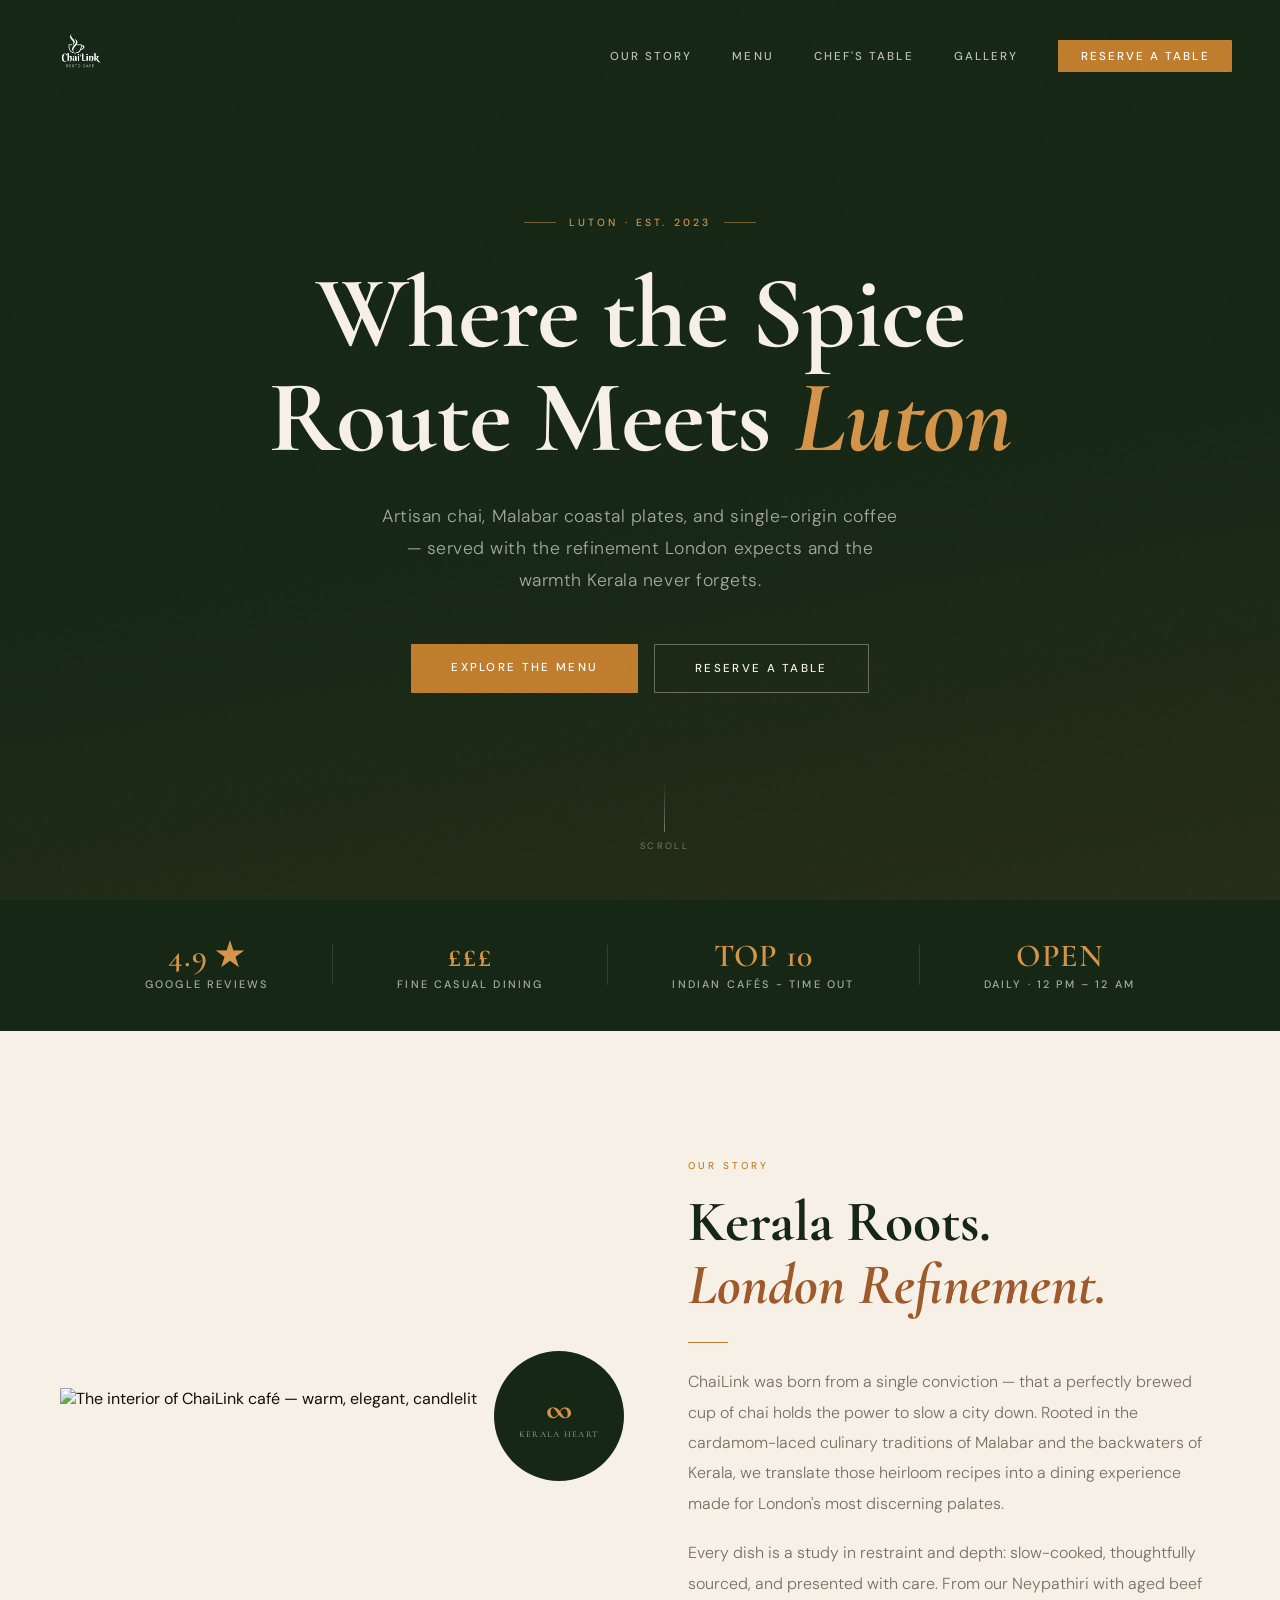
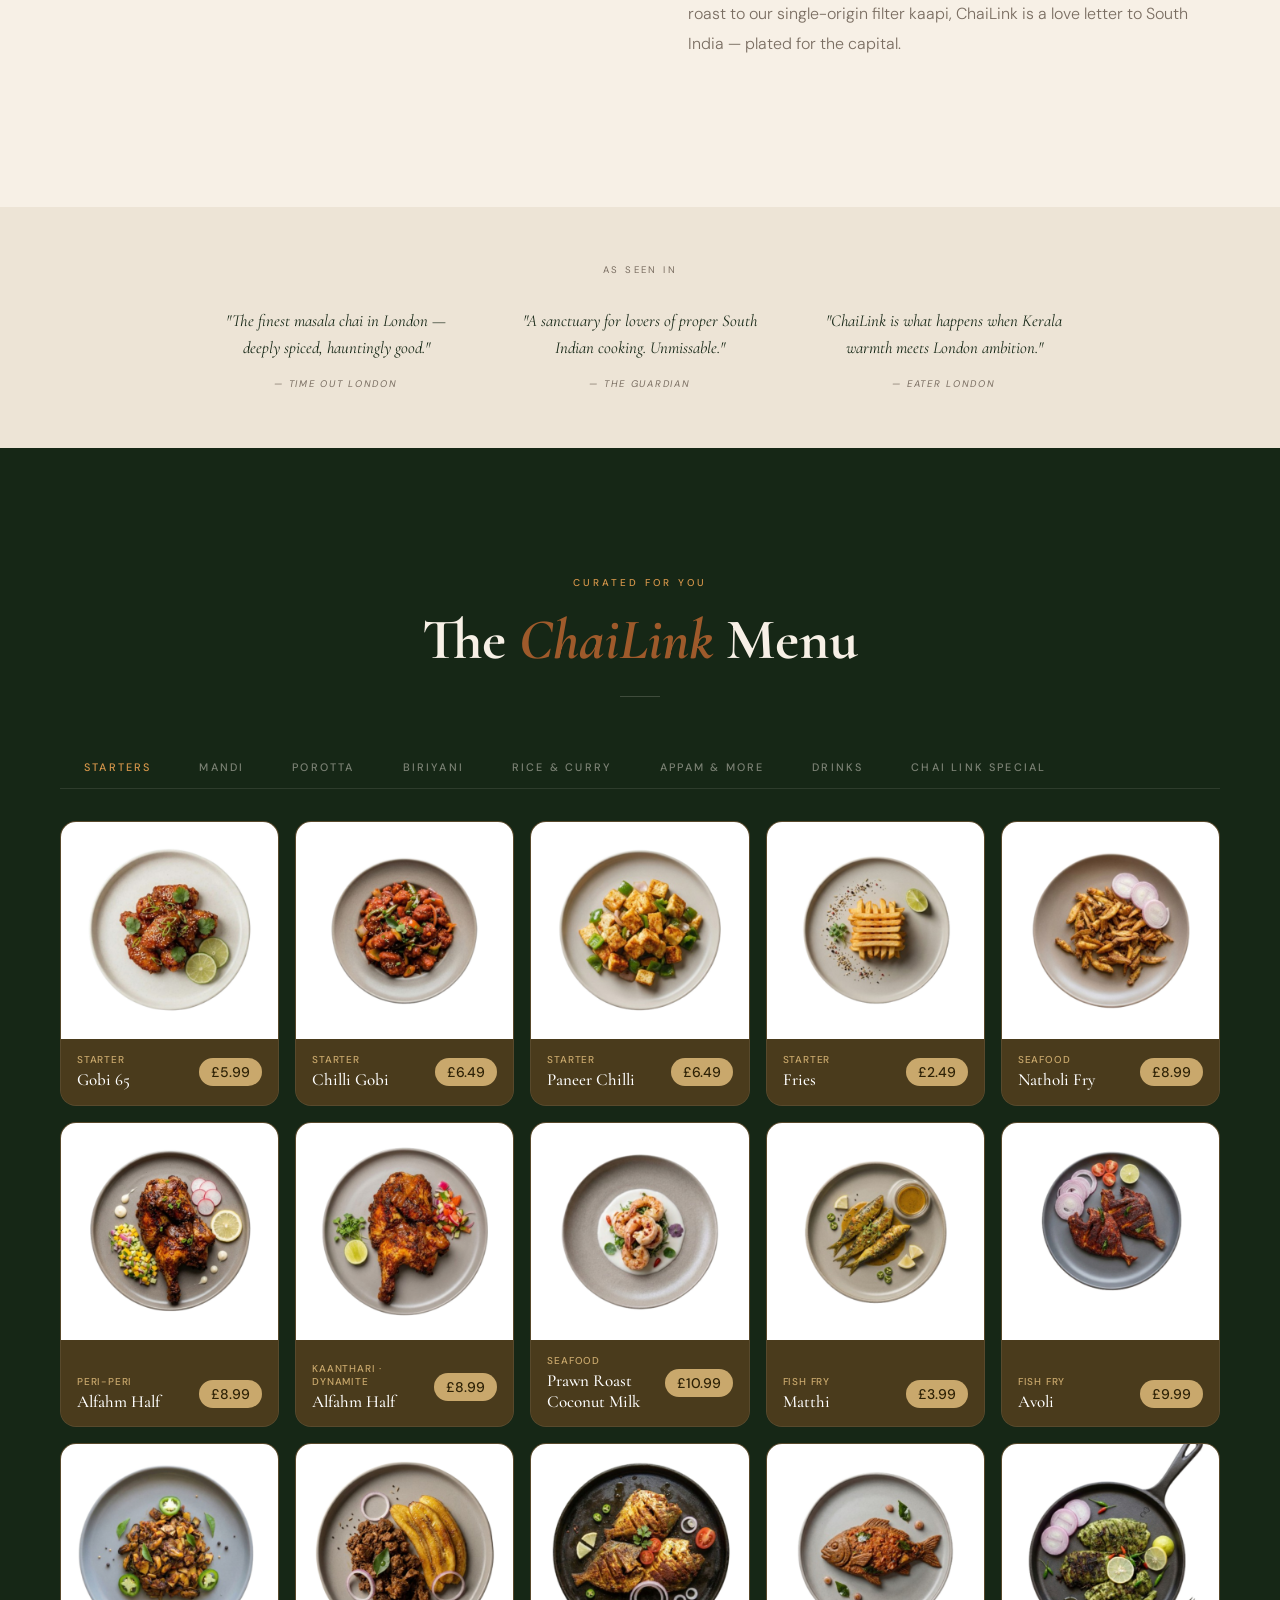
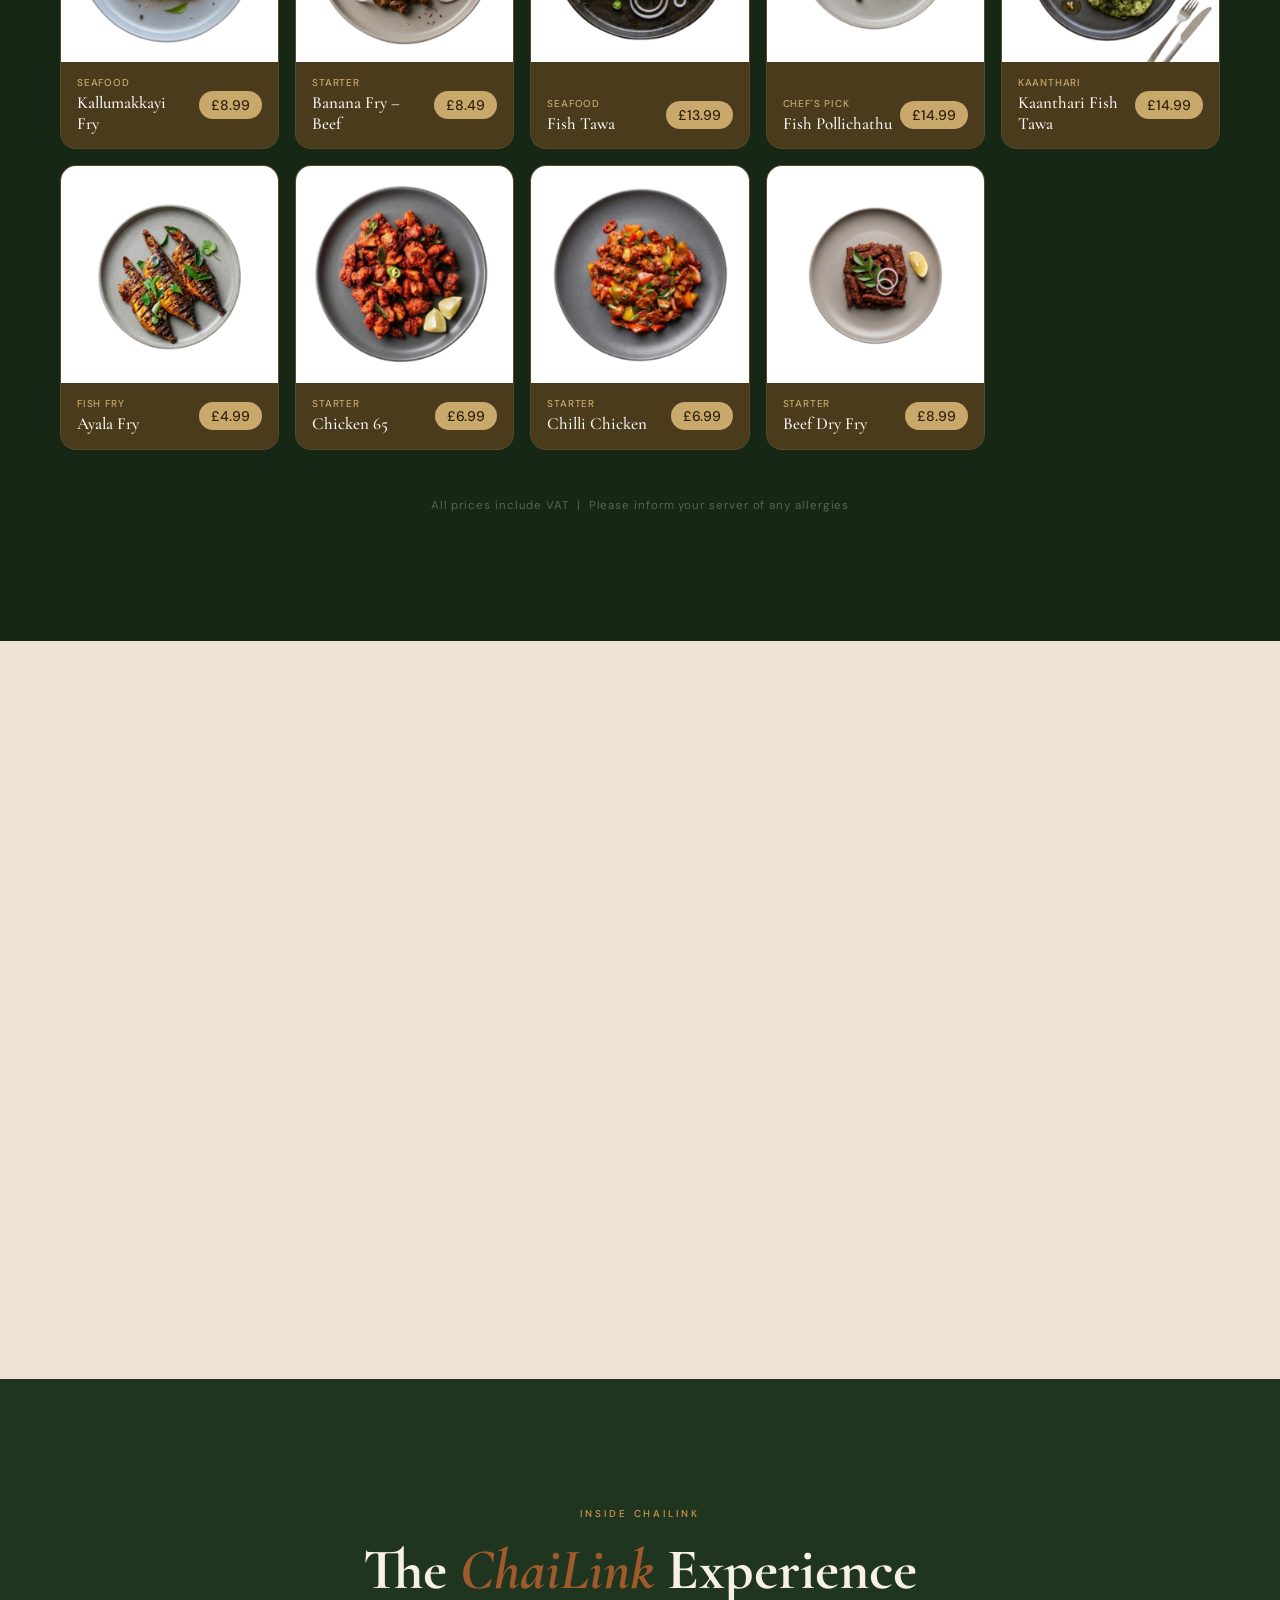
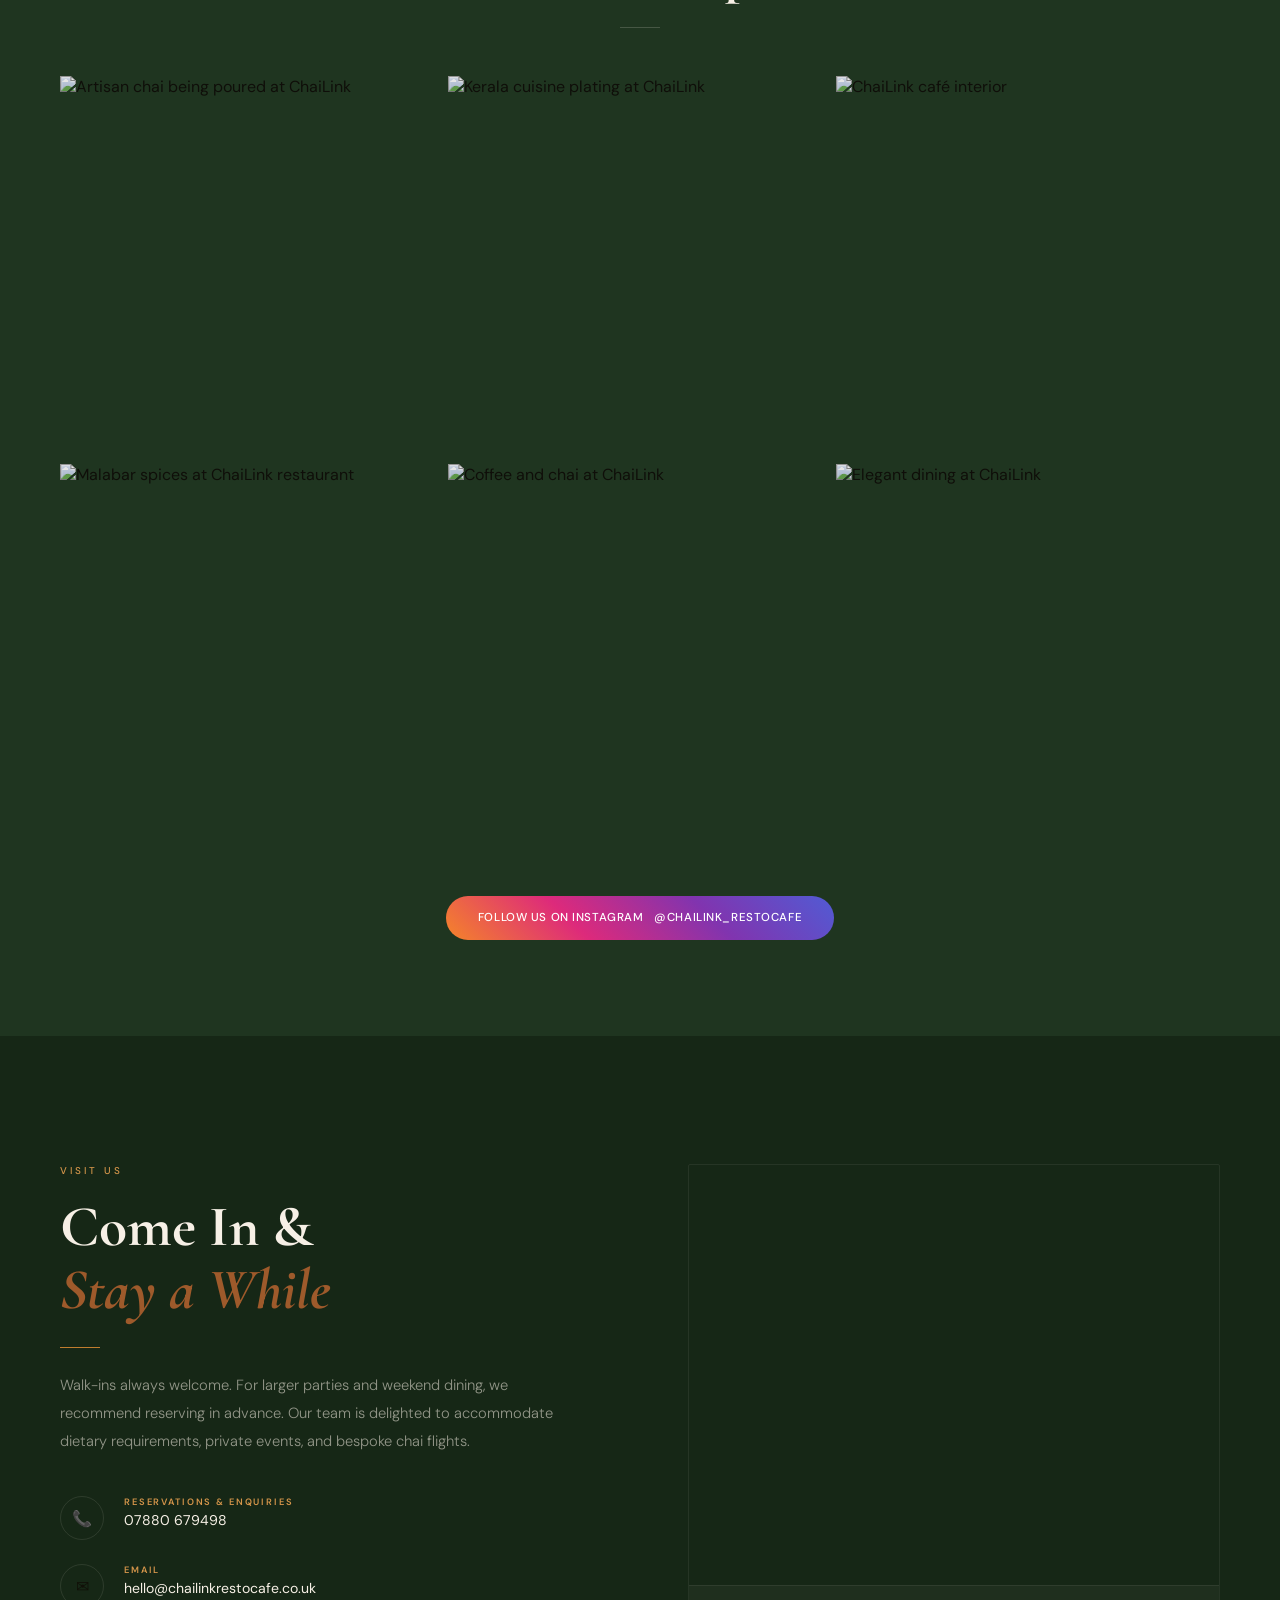
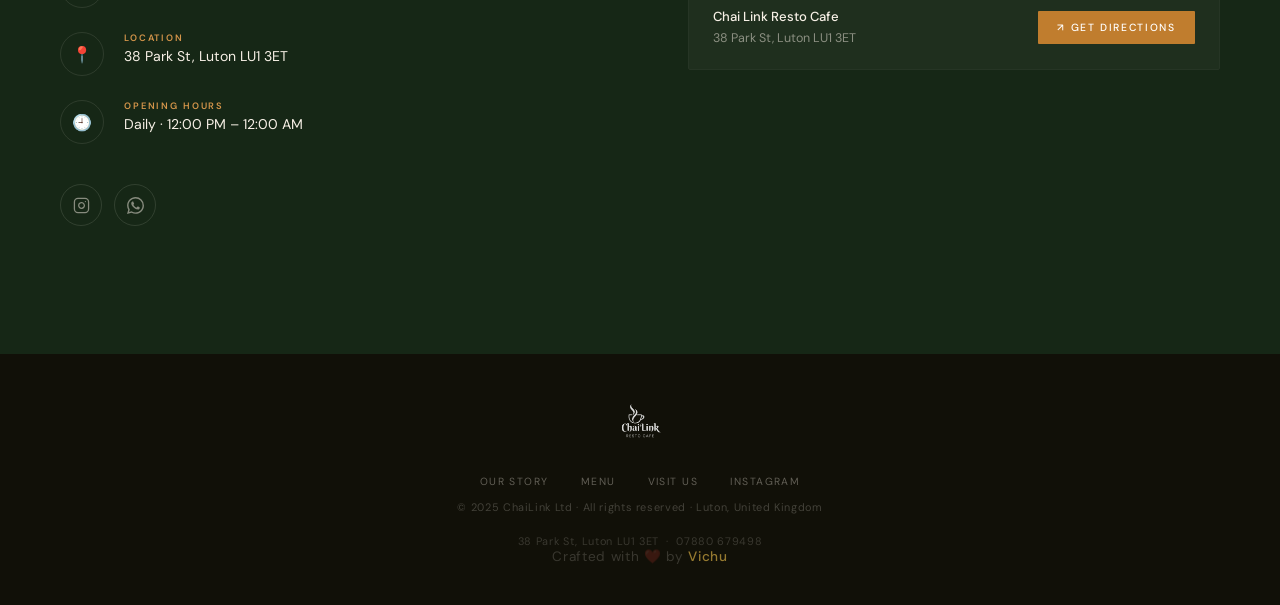
==== commit 9b49f8dc: "added preloading" ====
--- a/index.html
+++ b/index.html
@@ -1,53 +1,34 @@
 <!doctype html>
 <html lang="en-GB">
-  <head>
-    <meta charset="UTF-8" />
-    <meta name="viewport" content="width=device-width, initial-scale=1.0" />
-    <title>ChaiLink · Premium Indian Café & Restaurant | Luton</title>
-    <meta
-      name="description"
-      content="ChaiLink is London's finest Indian café - artisan chai, Malabar coastal cuisine, and slow-brewed speciality coffee. Refined South Asian dining in the heart of the city. Book your table today."
-    />
-    <meta
-      name="keywords"
-      content="Indian café London, best Indian restaurant London, artisan chai London, Kerala restaurant London, Malabar food London, Indian afternoon tea London, speciality coffee London, Indian brunch London, South Indian café UK, Kerala cuisine UK"
-    />
-    <meta name="robots" content="index, follow" />
-    <meta name="author" content="ChaiLink" />
-    <link rel="icon" type="image/png" href="assets/favicon.png" />
-    <link rel="canonical" href="https://www.chailinkrestocafe.co.uk/" />
-    <meta property="og:type" content="restaurant" />
-    <meta
-      property="og:title"
-      content="ChaiLink · Premium Indian Café & Restaurant | Luton"
-    />
-    <meta
-      property="og:description"
-      content="London's most refined Indian café — Malabar-spiced small plates, signature chai flights, and coastal mains. A destination dining experience."
-    />
-    <meta property="og:url" content="https://www.chailinkrestocafe.co.uk/" />
-    <meta
-      property="og:image"
-      content="https://images.unsplash.com/photo-1509042239860-f550ce710b93?w=1200&q=85"
-    />
-    <meta property="og:locale" content="en_GB" />
-    <meta property="og:site_name" content="ChaiLink" />
-    <meta name="twitter:card" content="summary_large_image" />
-    <meta
-      name="twitter:title"
-      content="ChaiLink · Premium Indian Café | Luton"
-    />
-    <meta
-      name="twitter:description"
-      content="Artisan chai, Malabar coastal cuisine & speciality coffee in the heart of London."
-    />
-    <meta
-      name="twitter:image"
-      content="https://images.unsplash.com/photo-1509042239860-f550ce710b93?w=1200&q=85"
-    />
-    <meta name="geo.region" content="GB-ENG" />
-    <meta name="geo.placename" content="London" />
-    <script type="application/ld+json">
+
+<head>
+  <meta charset="UTF-8" />
+  <meta name="viewport" content="width=device-width, initial-scale=1.0" />
+  <title>ChaiLink · Premium Indian Café &amp; Restaurant | Luton</title>
+  <meta name="description"
+    content="ChaiLink is London's finest Indian café - artisan chai, Malabar coastal cuisine, and slow-brewed speciality coffee. Refined South Asian dining in the heart of the city. Book your table today." />
+  <meta name="keywords"
+    content="Indian café London, best Indian restaurant London, artisan chai London, Kerala restaurant London, Malabar food London, Indian afternoon tea London, speciality coffee London, Indian brunch London, South Indian café UK, Kerala cuisine UK" />
+  <meta name="robots" content="index, follow" />
+  <meta name="author" content="ChaiLink" />
+  <link rel="icon" type="image/png" href="assets/favicon.png" />
+  <link rel="canonical" href="https://www.chailinkrestocafe.co.uk/" />
+  <meta property="og:type" content="restaurant" />
+  <meta property="og:title" content="ChaiLink · Premium Indian Café &amp; Restaurant | Luton" />
+  <meta property="og:description"
+    content="London's most refined Indian café — Malabar-spiced small plates, signature chai flights, and coastal mains. A destination dining experience." />
+  <meta property="og:url" content="https://www.chailinkrestocafe.co.uk/" />
+  <meta property="og:image" content="https://images.unsplash.com/photo-1509042239860-f550ce710b93?w=1200&q=85" />
+  <meta property="og:locale" content="en_GB" />
+  <meta property="og:site_name" content="ChaiLink" />
+  <meta name="twitter:card" content="summary_large_image" />
+  <meta name="twitter:title" content="ChaiLink · Premium Indian Café | Luton" />
+  <meta name="twitter:description"
+    content="Artisan chai, Malabar coastal cuisine &amp; speciality coffee in the heart of London." />
+  <meta name="twitter:image" content="https://images.unsplash.com/photo-1509042239860-f550ce710b93?w=1200&q=85" />
+  <meta name="geo.region" content="GB-ENG" />
+  <meta name="geo.placename" content="London" />
+  <script type="application/ld+json">
       {
         "@context": "https://schema.org",
         "@type": "Restaurant",
@@ -82,1775 +63,128 @@
         "sameAs": ["https://www.instagram.com/chailink_restocafe/"]
       }
     </script>
-    <link rel="preconnect" href="https://fonts.googleapis.com" />
-    <link rel="preconnect" href="https://fonts.gstatic.com" crossorigin />
-    <link
-      href="https://fonts.googleapis.com/css2?family=Cormorant+Garamond:ital,wght@0,300;0,400;0,600;0,700;1,300;1,400;1,600&family=DM+Sans:wght@300;400;500&display=swap"
-      rel="stylesheet"
-    />
-    <script src="https://cdn.tailwindcss.com"></script>
+  <link rel="preconnect" href="https://fonts.googleapis.com" />
+  <link rel="preconnect" href="https://fonts.gstatic.com" crossorigin />
+  <link
+    href="https://fonts.googleapis.com/css2?family=Cormorant+Garamond:ital,wght@0,300;0,400;0,600;0,700;1,300;1,400;1,600&family=DM+Sans:wght@300;400;500&display=swap"
+    rel="stylesheet" />
+  <script src="https://cdn.tailwindcss.com"></script>
 
-    <link rel="stylesheet" href="style.css" />
-  </head>
-  <body>
-    <!-- NAV -->
-    <nav id="navbar" role="navigation" aria-label="Main navigation">
-      <a href="#hero" class="nav-wordmark" aria-label="ChaiLink Home">
+  <link rel="stylesheet" href="style.css" />
+
+  <!-- Preload all section files so the browser fetches them during HTML parsing,
+       before the JS loader runs — eliminates the serial round-trip delay -->
+  <link rel="preload" href="section/hero.html"     as="fetch" crossorigin />
+  <link rel="preload" href="section/trust.html"    as="fetch" crossorigin />
+  <link rel="preload" href="section/about.html"    as="fetch" crossorigin />
+  <link rel="preload" href="section/press.html"    as="fetch" crossorigin />
+  <link rel="preload" href="section/menu.html"     as="fetch" crossorigin />
+  <link rel="preload" href="section/specials.html" as="fetch" crossorigin />
+  <link rel="preload" href="section/gallery.html"  as="fetch" crossorigin />
+  <link rel="preload" href="section/contact.html"  as="fetch" crossorigin />
+</head>
+
+<body>
+  <!-- NAV -->
+  <nav id="navbar" role="navigation" aria-label="Main navigation">
+    <a href="#hero" class="nav-wordmark" aria-label="ChaiLink Home">
+      <img src="assets/logo.png" alt="ChaiLink Resto Cafe" />
+    </a>
+    <div class="nav-links">
+      <a href="#about">Our Story</a>
+      <a href="#menu">Menu</a>
+      <a href="#specials">Chef's Table</a>
+      <a href="#gallery">Gallery</a>
+      <a href="#contact" class="nav-reserve">Reserve a Table</a>
+    </div>
+    <button class="hamburger" onclick="toggleMenu()" aria-label="Open navigation menu" aria-expanded="false">
+      <span></span><span></span><span></span>
+    </button>
+  </nav>
+
+  <!-- MOBILE MENU -->
+  <div class="mobile-menu" id="mobileMenu" role="dialog" aria-label="Mobile navigation">
+    <button class="mobile-close" onclick="toggleMenu()" aria-label="Close navigation">
+      ✕
+    </button>
+    <a href="#about" onclick="toggleMenu()">Our Story</a>
+    <a href="#menu" onclick="toggleMenu()">Menu</a>
+    <a href="#specials" onclick="toggleMenu()">Chef's Table</a>
+    <a href="#gallery" onclick="toggleMenu()">Gallery</a>
+    <a href="#contact" onclick="toggleMenu()">Visit Us</a>
+  </div>
+
+  <!-- SECTIONS: each is fetched from its section/ file at page load -->
+  <div id="section-hero"></div>
+  <div id="section-trust"></div>
+  <div id="section-about"></div>
+  <div id="section-press"></div>
+  <div id="section-menu"></div>
+  <div id="section-specials"></div>
+  <div id="section-gallery"></div>
+  <div id="section-contact"></div>
+
+  <!-- FOOTER -->
+  <footer role="contentinfo">
+    <div class="footer-inner">
+      <div class="footer-logo">
         <img src="assets/logo.png" alt="ChaiLink Resto Cafe" />
-      </a>
-      <div class="nav-links">
+      </div>
+      <div class="footer-links">
         <a href="#about">Our Story</a>
         <a href="#menu">Menu</a>
-        <a href="#specials">Chef's Table</a>
-        <a href="#gallery">Gallery</a>
-        <a href="#contact" class="nav-reserve">Reserve a Table</a>
+        <a href="#contact">Visit Us</a>
+        <a href="https://www.instagram.com/chailink_restocafe/" target="_blank" rel="noopener">Instagram</a>
       </div>
-      <button
-        class="hamburger"
-        onclick="toggleMenu()"
-        aria-label="Open navigation menu"
-        aria-expanded="false"
-      >
-        <span></span><span></span><span></span>
-      </button>
-    </nav>
+      <p class="footer-legal">
+        © 2025 ChaiLink Ltd · All rights reserved · Luton, United Kingdom
+      </p>
+      <p class="footer-legal" style="margin-top: 0.5rem; opacity: 0.8">
+        38 Park St, Luton LU1 3ET &nbsp;·&nbsp; 07880 679498<br />
+        <span style="font-size: 0.85rem">Crafted with ❤️ by
+          <a href="https://wa.me/919188070526" target="_blank"
+            style="color: #b8953a; text-decoration: none; font-weight: 500">Vichu</a></span>
+      </p>
+    </div>
+  </footer>
 
-    <!-- MOBILE MENU -->
-    <div
-      class="mobile-menu"
-      id="mobileMenu"
-      role="dialog"
-      aria-label="Mobile navigation"
-    >
-      <button
-        class="mobile-close"
-        onclick="toggleMenu()"
-        aria-label="Close navigation"
-      >
-        ✕
-      </button>
-      <a href="#about" onclick="toggleMenu()">Our Story</a>
-      <a href="#menu" onclick="toggleMenu()">Menu</a>
-      <a href="#specials" onclick="toggleMenu()">Chef's Table</a>
-      <a href="#gallery" onclick="toggleMenu()">Gallery</a>
-      <a href="#contact" onclick="toggleMenu()">Visit Us</a>
-    </div>
+  <!-- Section Loader
+         Fetches each section/*.html file and replaces its placeholder <div>.
+         script.js is loaded AFTER all sections are in the DOM so the
+         IntersectionObserver (reveal) and smooth-scroll logic bind correctly. -->
+  <script>
+    (async function loadSections() {
+      const sections = [
+        { id: 'section-hero', file: 'section/hero.html' },
+        { id: 'section-trust', file: 'section/trust.html' },
+        { id: 'section-about', file: 'section/about.html' },
+        { id: 'section-press', file: 'section/press.html' },
+        { id: 'section-menu', file: 'section/menu.html' },
+        { id: 'section-specials', file: 'section/specials.html' },
+        { id: 'section-gallery', file: 'section/gallery.html' },
+        { id: 'section-contact', file: 'section/contact.html' },
+      ];
 
-    <!-- HERO -->
-    <section id="hero" aria-label="Welcome to ChaiLink">
-      <div class="hero-bg"></div>
-      <div class="hero-overlay"></div>
-      <div class="hero-content">
-        <span class="hero-eyebrow">Luton · Est. 2023</span>
-        <h1 class="hero-h1">Where the Spice<br />Route Meets <em>Luton</em></h1>
-        <p class="hero-sub">
-          Artisan chai, Malabar coastal plates, and single-origin coffee —
-          served with the refinement London expects and the warmth Kerala never
-          forgets.
-        </p>
-        <div class="hero-ctas">
-          <a href="#menu" class="btn-primary">Explore the Menu</a>
-          <a
-            href="https://wa.me/447880679498?text=Hi%20ChaiLink%2C%20I%20would%20like%20to%20book%20a%20table.%20Please%20let%20me%20know%20availability."
-            target="_blank"
-            class="btn-ghost"
-            >Reserve a Table</a
-          >
-        </div>
-      </div>
-      <div class="hero-scroll" aria-hidden="true">
-        <div class="scroll-line"></div>
-        <span>Scroll</span>
-      </div>
-    </section>
-    
+      await Promise.all(
+        sections.map(async ({ id, file }) => {
+          try {
+            const res = await fetch(file);
+            if (!res.ok) throw new Error(res.statusText);
+            const html = await res.text();
+            const el = document.getElementById(id);
+            if (el) el.outerHTML = html;
+          } catch (e) {
+            console.warn('Could not load section:', file, e);
+          }
+        })
+      );
 
-    <!-- TRUST BAR -->
-    <section id="trust" aria-label="Awards and recognition">
-      <div class="trust-inner">
-        <div class="trust-item"><strong>4.9 ★</strong>Google Reviews</div>
-        <div class="trust-sep"></div>
-        <div class="trust-item"><strong>£££</strong>Fine Casual Dining</div>
-        <div class="trust-sep"></div>
-        <div class="trust-item">
-          <strong>Top 10</strong>Indian Cafés - Time Out
-        </div>
-        <div class="trust-sep"></div>
-        <div class="trust-item"><strong>Open</strong>Daily · 12 PM – 12 AM</div>
-      </div>
-    </section>
-    
+      // All sections injected — now load script.js
+      const s = document.createElement('script');
+      s.src = 'script.js';
+      document.body.appendChild(s);
+    })();
+  </script>
+</body>
 
-    <!-- ABOUT -->
-    <section id="about" aria-labelledby="about-heading">
-      <div class="inner">
-        <div class="about-grid">
-          <div class="about-img-wrap reveal">
-            <img
-              src="https://images.unsplash.com/photo-1555396273-367ea4eb4db5?w=800&q=80"
-              alt="The interior of ChaiLink café — warm, elegant, candlelit"
-              class="about-img"
-            />
-            <div class="about-accent">
-              <span class="accent-num">∞</span>
-              <span class="accent-txt">Kerala Heart</span>
-            </div>
-          </div>
-          <div class="about-text">
-            <span class="label reveal">Our Story</span>
-            <h2 class="h2 reveal delay-1" id="about-heading">
-              Kerala Roots.<br /><em>London Refinement.</em>
-            </h2>
-            <div class="rule reveal delay-2"></div>
-            <p class="reveal delay-2">
-              ChaiLink was born from a single conviction — that a perfectly
-              brewed cup of chai holds the power to slow a city down. Rooted in
-              the cardamom-laced culinary traditions of Malabar and the
-              backwaters of Kerala, we translate those heirloom recipes into a
-              dining experience made for London's most discerning palates.
-            </p>
-            <p class="reveal delay-3">
-              Every dish is a study in restraint and depth: slow-cooked,
-              thoughtfully sourced, and presented with care. From our Neypathiri
-              with aged beef roast to our single-origin filter kaapi, ChaiLink
-              is a love letter to South India — plated for the capital.
-            </p>
-          </div>
-        </div>
-      </div>
-    </section>
-    
-
-    <!-- PRESS -->
-    <section id="press" aria-label="Press and reviews">
-      <div class="press-inner">
-        <p class="press-label">As Seen In</p>
-        <div class="press-grid">
-          <div class="press-quote reveal">
-            <blockquote>
-              "The finest masala chai in London — deeply spiced, hauntingly
-              good."
-            </blockquote>
-            <cite>— Time Out London</cite>
-          </div>
-          <div class="press-quote reveal delay-1">
-            <blockquote>
-              "A sanctuary for lovers of proper South Indian cooking.
-              Unmissable."
-            </blockquote>
-            <cite>— The Guardian</cite>
-          </div>
-          <div class="press-quote reveal delay-2">
-            <blockquote>
-              "ChaiLink is what happens when Kerala warmth meets London
-              ambition."
-            </blockquote>
-            <cite>— Eater London</cite>
-          </div>
-        </div>
-      </div>
-    </section>
-    
-
-    <!-- MENU -->
-    <section id="menu" aria-labelledby="menu-heading">
-      <div class="inner menu-inner">
-        <div style="text-align: center">
-          <span class="label reveal">Curated for You</span>
-          <h2
-            class="h2 reveal delay-1"
-            id="menu-heading"
-            style="color: var(--cream)"
-          >
-            The <em>ChaiLink</em> Menu
-          </h2>
-          <div
-            class="rule center reveal delay-2"
-            style="background: rgba(247, 240, 230, 0.18)"
-          ></div>
-        </div>
-
-        <div
-          class="menu-tabs reveal delay-2"
-          role="tablist"
-          aria-label="Menu categories"
-        >
-          <button
-            class="tab-btn active"
-            role="tab"
-            aria-selected="true"
-            onclick="switchTab('starters', this)"
-          >
-            Starters
-          </button>
-          <button
-            class="tab-btn"
-            role="tab"
-            aria-selected="false"
-            onclick="switchTab('mandi', this)"
-          >
-            Mandi
-          </button>
-          <button
-            class="tab-btn"
-            role="tab"
-            aria-selected="false"
-            onclick="switchTab('porotta', this)"
-          >
-            Porotta
-          </button>
-          <button
-            class="tab-btn"
-            role="tab"
-            aria-selected="false"
-            onclick="switchTab('biriyani', this)"
-          >
-            Biriyani
-          </button>
-          <button
-            class="tab-btn"
-            role="tab"
-            aria-selected="false"
-            onclick="switchTab('rice', this)"
-          >
-            Rice &amp; Curry
-          </button>
-          <button
-            class="tab-btn"
-            role="tab"
-            aria-selected="false"
-            onclick="switchTab('appam', this)"
-          >
-            Appam &amp; More
-          </button>
-          <button
-            class="tab-btn"
-            role="tab"
-            aria-selected="false"
-            onclick="switchTab('drinks', this)"
-          >
-            Drinks
-          </button>
-          <button
-            class="tab-btn"
-            role="tab"
-            aria-selected="false"
-            onclick="switchTab('specials-tab', this)"
-          >
-            Chai Link Special
-          </button>
-        </div>
-
-        <!-- ═══ STARTERS ═══ -->
-        <div
-          class="menu-cat menu-grid active"
-          id="cat-starters"
-          role="tabpanel"
-          aria-label="Starters"
-        >
-          <div class="menu-card">
-            <div class="menu-card-img">
-              <img src="assets/starters/gobi65.png" alt="Gobi 65" />
-            </div>
-            <div class="menu-card-footer">
-              <div>
-                <p class="menu-card-label">Starter</p>
-                <p class="menu-card-name">Gobi 65</p>
-              </div>
-              <span class="menu-card-price">£5.99</span>
-            </div>
-          </div>
-
-          <div class="menu-card">
-            <div class="menu-card-img">
-              <img src="assets/starters/chilligobi.png" alt="Chilli Gobi" />
-            </div>
-            <div class="menu-card-footer">
-              <div>
-                <p class="menu-card-label">Starter</p>
-                <p class="menu-card-name">Chilli Gobi</p>
-              </div>
-              <span class="menu-card-price">£6.49</span>
-            </div>
-          </div>
-
-          <div class="menu-card">
-            <div class="menu-card-img">
-              <img src="assets/starters/paneerchilli.png" alt="Paneer Chilli" />
-            </div>
-            <div class="menu-card-footer">
-              <div>
-                <p class="menu-card-label">Starter</p>
-                <p class="menu-card-name">Paneer Chilli</p>
-              </div>
-              <span class="menu-card-price">£6.49</span>
-            </div>
-          </div>
-
-          <div class="menu-card">
-            <div class="menu-card-img">
-              <img src="assets/starters/fries.png" alt="Fries" />
-            </div>
-            <div class="menu-card-footer">
-              <div>
-                <p class="menu-card-label">Starter</p>
-                <p class="menu-card-name">Fries</p>
-              </div>
-              <span class="menu-card-price">£2.49</span>
-            </div>
-          </div>
-
-          <div class="menu-card">
-            <div class="menu-card-img">
-              <img src="assets/starters/natholifry.png" alt="Natholi Fry" />
-            </div>
-            <div class="menu-card-footer">
-              <div>
-                <p class="menu-card-label">Seafood</p>
-                <p class="menu-card-name">Natholi Fry</p>
-              </div>
-              <span class="menu-card-price">£8.99</span>
-            </div>
-          </div>
-
-          <div class="menu-card">
-            <div class="menu-card-img">
-              <img src="assets/starters/alfahm-periperi.png" alt="Alfahm Half" />
-            </div>
-            <div class="menu-card-footer">
-              <div>
-                <p class="menu-card-label">Peri-Peri</p>
-                <p class="menu-card-name">Alfahm Half</p>
-              </div>
-              <span class="menu-card-price">£8.99</span>
-            </div>
-          </div>
-
-          <div class="menu-card">
-            <div class="menu-card-img">
-              <img src="assets/starters/alfahm-half.png" alt="Alfahm Half" />
-            </div>
-            <div class="menu-card-footer">
-              <div>
-                <p class="menu-card-label">Kaanthari · Dynamite</p>
-                <p class="menu-card-name">Alfahm Half</p>
-              </div>
-              <span class="menu-card-price">£8.99</span>
-            </div>
-          </div>
-
-          <div class="menu-card">
-            <div class="menu-card-img">
-              <img src="assets/starters/prawnroastcoconutmilk.png" alt="Prawn Roast Coconut Milk" />
-            </div>
-            <div class="menu-card-footer">
-              <div>
-                <p class="menu-card-label">Seafood</p>
-                <p class="menu-card-name">Prawn Roast Coconut Milk</p>
-              </div>
-              <span class="menu-card-price">£10.99</span>
-            </div>
-          </div>
-
-          <div class="menu-card">
-            <div class="menu-card-img">
-              <img src="assets/starters/matthi.png" alt="Matthi" />
-            </div>
-            <div class="menu-card-footer">
-              <div>
-                <p class="menu-card-label">Fish Fry</p>
-                <p class="menu-card-name">Matthi</p>
-              </div>
-              <span class="menu-card-price">£3.99</span>
-            </div>
-          </div>
-
-          <div class="menu-card">
-            <div class="menu-card-img">
-              <img src="assets/starters/avolifishfry.png" alt="Avoli" />
-            </div>
-            <div class="menu-card-footer">
-              <div>
-                <p class="menu-card-label">Fish Fry</p>
-                <p class="menu-card-name">Avoli</p>
-              </div>
-              <span class="menu-card-price">£9.99</span>
-            </div>
-          </div>
-
-          <div class="menu-card">
-            <div class="menu-card-img">
-              <img src="assets/starters/kallumakkayi.png" alt="Kallumakkayi Fry" />
-            </div>
-            <div class="menu-card-footer">
-              <div>
-                <p class="menu-card-label">Seafood</p>
-                <p class="menu-card-name">Kallumakkayi Fry</p>
-              </div>
-              <span class="menu-card-price">£8.99</span>
-            </div>
-          </div>
-
-          <div class="menu-card">
-            <div class="menu-card-img">
-              <img src="assets/starters/bananafrybeef.png" alt="Banana Fry – Beef" />
-            </div>
-            <div class="menu-card-footer">
-              <div>
-                <p class="menu-card-label">Starter</p>
-                <p class="menu-card-name">Banana Fry – Beef</p>
-              </div>
-              <span class="menu-card-price">£8.49</span>
-            </div>
-          </div>
-
-          <div class="menu-card">
-            <div class="menu-card-img">
-              <img src="assets/starters/fishtawa.png" alt="Fish Tawa" />
-            </div>
-            <div class="menu-card-footer">
-              <div>
-                <p class="menu-card-label">Seafood</p>
-                <p class="menu-card-name">Fish Tawa</p>
-              </div>
-              <span class="menu-card-price">£13.99</span>
-            </div>
-          </div>
-
-          <div class="menu-card">
-            <div class="menu-card-img">
-              <img src="assets/starters/fishpollichathu.png" alt="Fish Pollichathu" />
-            </div>
-            <div class="menu-card-footer">
-              <div>
-                <p class="menu-card-label">Chef's Pick</p>
-                <p class="menu-card-name">Fish Pollichathu</p>
-              </div>
-              <span class="menu-card-price">£14.99</span>
-            </div>
-          </div>
-
-          <div class="menu-card">
-            <div class="menu-card-img">
-              <img src="assets/starters/kaantharifishtawa.png" alt="Kaanthari Fish Tawa" />
-            </div>
-            <div class="menu-card-footer">
-              <div>
-                <p class="menu-card-label">Kaanthari</p>
-                <p class="menu-card-name">Kaanthari Fish Tawa</p>
-              </div>
-              <span class="menu-card-price">£14.99</span>
-            </div>
-          </div>
-
-          <div class="menu-card">
-            <div class="menu-card-img">
-              <img src="assets/starters/ayalafry.png" alt="Ayala Fry" />
-            </div>
-            <div class="menu-card-footer">
-              <div>
-                <p class="menu-card-label">Fish Fry</p>
-                <p class="menu-card-name">Ayala Fry</p>
-              </div>
-              <span class="menu-card-price">£4.99</span>
-            </div>
-          </div>
-
-          <div class="menu-card">
-            <div class="menu-card-img">
-              <img src="assets/starters/chicken65.png" alt="Chicken 65" />
-            </div>
-            <div class="menu-card-footer">
-              <div>
-                <p class="menu-card-label">Starter</p>
-                <p class="menu-card-name">Chicken 65</p>
-              </div>
-              <span class="menu-card-price">£6.99</span>
-            </div>
-          </div>
-
-          <div class="menu-card">
-            <div class="menu-card-img">
-              <img src="assets/starters/chillichicken.png" alt="Chilli Chicken" />
-            </div>
-            <div class="menu-card-footer">
-              <div>
-                <p class="menu-card-label">Starter</p>
-                <p class="menu-card-name">Chilli Chicken</p>
-              </div>
-              <span class="menu-card-price">£6.99</span>
-            </div>
-          </div>
-
-          <div class="menu-card">
-            <div class="menu-card-img">
-              <img src="assets/starters/beefdryfry.png" alt="Beef Dry Fry" />
-            </div>
-            <div class="menu-card-footer">
-              <div>
-                <p class="menu-card-label">Starter</p>
-                <p class="menu-card-name">Beef Dry Fry</p>
-              </div>
-              <span class="menu-card-price">£8.99</span>
-            </div>
-          </div>
-        </div>
-
-        <!-- ═══ MANDI ═══ -->
-        <div
-          class="menu-cat menu-grid"
-          id="cat-mandi"
-          role="tabpanel"
-          aria-label="Mandi"
-        >
-          <div class="menu-card">
-            <div class="menu-card-img" style="background: #2a2200">🍚</div>
-            <div class="menu-card-footer">
-              <div>
-                <p class="menu-card-label">Pure Mandi Delight</p>
-                <p class="menu-card-name">Chicken Mandi</p>
-              </div>
-              <span class="menu-card-price">£7.49</span>
-            </div>
-          </div>
-
-          <div class="menu-card">
-            <div class="menu-card-img" style="background: #2e1a0e">🌶️</div>
-            <div class="menu-card-footer">
-              <div>
-                <p class="menu-card-label">Peri-Peri</p>
-                <p class="menu-card-name">Peri-Peri Chicken Mandi</p>
-              </div>
-              <span class="menu-card-price">£8.49</span>
-            </div>
-          </div>
-
-          <div class="menu-card">
-            <div class="menu-card-img" style="background: #2e0e0e">💥</div>
-            <div class="menu-card-footer">
-              <div>
-                <p class="menu-card-label">Dynamite</p>
-                <p class="menu-card-name">Dynamite Chicken Mandi</p>
-              </div>
-              <span class="menu-card-price">£8.49</span>
-            </div>
-          </div>
-
-          <div class="menu-card">
-            <div class="menu-card-img" style="background: #2e0e0e">🔥</div>
-            <div class="menu-card-footer">
-              <div>
-                <p class="menu-card-label">Kaanthari</p>
-                <p class="menu-card-name">Kanthari Chicken Mandi</p>
-              </div>
-              <span class="menu-card-price">£8.49</span>
-            </div>
-          </div>
-
-          <div class="menu-card">
-            <div class="menu-card-img" style="background: #1e1410">🥩</div>
-            <div class="menu-card-footer">
-              <div>
-                <p class="menu-card-label">Mandi</p>
-                <p class="menu-card-name">Beef Mandi</p>
-              </div>
-              <span class="menu-card-price">£8.99</span>
-            </div>
-          </div>
-
-          <div class="menu-card">
-            <div class="menu-card-img" style="background: #1e1410">🐑</div>
-            <div class="menu-card-footer">
-              <div>
-                <p class="menu-card-label">Mandi</p>
-                <p class="menu-card-name">Mutton Mandi</p>
-              </div>
-              <span class="menu-card-price">£8.99</span>
-            </div>
-          </div>
-
-          <div class="menu-card">
-            <div class="menu-card-img" style="background: #0d1e2a">🐟</div>
-            <div class="menu-card-footer">
-              <div>
-                <p class="menu-card-label">Mandi</p>
-                <p class="menu-card-name">Fish Mandi</p>
-              </div>
-              <span class="menu-card-price">£14.99</span>
-            </div>
-          </div>
-
-          <div class="menu-card">
-            <div class="menu-card-img" style="background: #1e1410">🍖</div>
-            <div class="menu-card-footer">
-              <div>
-                <p class="menu-card-label">Mandi</p>
-                <p class="menu-card-name">Lamb Shank Mandi</p>
-              </div>
-              <span class="menu-card-price">£13.99</span>
-            </div>
-          </div>
-        </div>
-
-        <!-- ═══ POROTTA ═══ -->
-        <div
-          class="menu-cat menu-grid"
-          id="cat-porotta"
-          role="tabpanel"
-          aria-label="Porotta"
-        >
-          <div class="menu-card">
-            <div class="menu-card-img" style="background: #2a2200">🫓</div>
-            <div class="menu-card-footer">
-              <div>
-                <p class="menu-card-label">Porotta</p>
-                <p class="menu-card-name">Porotta with Chicken</p>
-              </div>
-              <span class="menu-card-price">£9.99</span>
-            </div>
-          </div>
-
-          <div class="menu-card">
-            <div class="menu-card-img" style="background: #1e1410">🫓</div>
-            <div class="menu-card-footer">
-              <div>
-                <p class="menu-card-label">Porotta</p>
-                <p class="menu-card-name">Porotta with Mutton</p>
-              </div>
-              <span class="menu-card-price">£10.99</span>
-            </div>
-          </div>
-
-          <div class="menu-card">
-            <div class="menu-card-img" style="background: #1e1410">🫓</div>
-            <div class="menu-card-footer">
-              <div>
-                <p class="menu-card-label">Porotta</p>
-                <p class="menu-card-name">Porotta with Beef</p>
-              </div>
-              <span class="menu-card-price">£10.99</span>
-            </div>
-          </div>
-
-          <div class="menu-card">
-            <div class="menu-card-img" style="background: #2a1a2a">✨</div>
-            <div class="menu-card-footer">
-              <div>
-                <p class="menu-card-label">
-                  Special · Chicken £10.99 / Beef £11.99
-                </p>
-                <p class="menu-card-name">Kizhi Porotta</p>
-              </div>
-              <span class="menu-card-price">£10.99+</span>
-            </div>
-          </div>
-
-          <div class="menu-card">
-            <div class="menu-card-img" style="background: #1a0e2a">🥛</div>
-            <div class="menu-card-footer">
-              <div>
-                <p class="menu-card-label">
-                  Special · Chicken £11.99 / Beef £12.49
-                </p>
-                <p class="menu-card-name">Paal Porotta</p>
-              </div>
-              <span class="menu-card-price">£11.99+</span>
-            </div>
-          </div>
-
-          <div class="menu-card">
-            <div class="menu-card-img" style="background: #2a2200">🥚</div>
-            <div class="menu-card-footer">
-              <div>
-                <p class="menu-card-label">
-                  Special · Egg £6.99 / Chicken £7.99 / Beef £9.99
-                </p>
-                <p class="menu-card-name">Kothu Porotta</p>
-              </div>
-              <span class="menu-card-price">£6.99+</span>
-            </div>
-          </div>
-        </div>
-
-        <!-- ═══ BIRIYANI ═══ -->
-        <div
-          class="menu-cat menu-grid"
-          id="cat-biriyani"
-          role="tabpanel"
-          aria-label="Biriyani"
-        >
-          <div class="menu-card">
-            <div class="menu-card-img" style="background: #2a2200">🥚</div>
-            <div class="menu-card-footer">
-              <div>
-                <p class="menu-card-label">Fiery, Fragrant &amp; Festive</p>
-                <p class="menu-card-name">Egg Biriyani</p>
-              </div>
-              <span class="menu-card-price">£5.99</span>
-            </div>
-          </div>
-
-          <div class="menu-card">
-            <div class="menu-card-img" style="background: #2a1e00">🍗</div>
-            <div class="menu-card-footer">
-              <div>
-                <p class="menu-card-label">Biriyani</p>
-                <p class="menu-card-name">Chicken Biriyani</p>
-              </div>
-              <span class="menu-card-price">£7.49</span>
-            </div>
-          </div>
-
-          <div class="menu-card">
-            <div class="menu-card-img" style="background: #1e1410">🐑</div>
-            <div class="menu-card-footer">
-              <div>
-                <p class="menu-card-label">Biriyani</p>
-                <p class="menu-card-name">Mutton Biriyani</p>
-              </div>
-              <span class="menu-card-price">£8.99</span>
-            </div>
-          </div>
-
-          <div class="menu-card">
-            <div class="menu-card-img" style="background: #0d1e2a">🐡</div>
-            <div class="menu-card-footer">
-              <div>
-                <p class="menu-card-label">Biriyani</p>
-                <p class="menu-card-name">Avoli Biriyani</p>
-              </div>
-              <span class="menu-card-price">£10.99</span>
-            </div>
-          </div>
-
-          <div class="menu-card">
-            <div class="menu-card-img" style="background: #1e1410">🥩</div>
-            <div class="menu-card-footer">
-              <div>
-                <p class="menu-card-label">Biriyani</p>
-                <p class="menu-card-name">Beef Biriyani</p>
-              </div>
-              <span class="menu-card-price">£8.99</span>
-            </div>
-          </div>
-
-          <div class="menu-card">
-            <div class="menu-card-img" style="background: #2a1e00">🍗</div>
-            <div class="menu-card-footer">
-              <div>
-                <p class="menu-card-label">Kizhi</p>
-                <p class="menu-card-name">Chicken Kizhi Biriyani</p>
-              </div>
-              <span class="menu-card-price">£8.49</span>
-            </div>
-          </div>
-
-          <div class="menu-card">
-            <div class="menu-card-img" style="background: #1e1410">🐑</div>
-            <div class="menu-card-footer">
-              <div>
-                <p class="menu-card-label">Kizhi</p>
-                <p class="menu-card-name">Mutton Kizhi Biriyani</p>
-              </div>
-              <span class="menu-card-price">£9.99</span>
-            </div>
-          </div>
-
-          <div class="menu-card">
-            <div class="menu-card-img" style="background: #1e1410">🥩</div>
-            <div class="menu-card-footer">
-              <div>
-                <p class="menu-card-label">Kizhi</p>
-                <p class="menu-card-name">Beef Kizhi Biriyani</p>
-              </div>
-              <span class="menu-card-price">£9.99</span>
-            </div>
-          </div>
-
-          <div class="menu-card">
-            <div class="menu-card-img" style="background: #0d2a1a">🦐</div>
-            <div class="menu-card-footer">
-              <div>
-                <p class="menu-card-label">Biriyani</p>
-                <p class="menu-card-name">Prawn Biriyani</p>
-              </div>
-              <span class="menu-card-price">£10.99</span>
-            </div>
-          </div>
-        </div>
-
-        <!-- ═══ RICE & CURRY ═══ -->
-        <div
-          class="menu-cat menu-grid"
-          id="cat-rice"
-          role="tabpanel"
-          aria-label="Rice and Curry"
-        >
-          <div class="menu-card">
-            <div class="menu-card-img" style="background: #0d2a1a">🥥</div>
-            <div class="menu-card-footer">
-              <div>
-                <p class="menu-card-label">Paal Kappa</p>
-                <p class="menu-card-name">Paal Kappa Fish</p>
-              </div>
-              <span class="menu-card-price">£10.99</span>
-            </div>
-          </div>
-
-          <div class="menu-card">
-            <div class="menu-card-img" style="background: #0d2a1a">🥥</div>
-            <div class="menu-card-footer">
-              <div>
-                <p class="menu-card-label">Paal Kappa</p>
-                <p class="menu-card-name">Paal Kappa Beef</p>
-              </div>
-              <span class="menu-card-price">£10.99</span>
-            </div>
-          </div>
-
-          <div class="menu-card">
-            <div class="menu-card-img" style="background: #2a2200">🍚</div>
-            <div class="menu-card-footer">
-              <div>
-                <p class="menu-card-label">Ghee Rice</p>
-                <p class="menu-card-name">Chicken Ghee Rice</p>
-              </div>
-              <span class="menu-card-price">£10.99</span>
-            </div>
-          </div>
-
-          <div class="menu-card">
-            <div class="menu-card-img" style="background: #2a2200">🍚</div>
-            <div class="menu-card-footer">
-              <div>
-                <p class="menu-card-label">Ghee Rice</p>
-                <p class="menu-card-name">Beef Ghee Rice</p>
-              </div>
-              <span class="menu-card-price">£11.99</span>
-            </div>
-          </div>
-
-          <div class="menu-card">
-            <div class="menu-card-img" style="background: #2a2200">🍚</div>
-            <div class="menu-card-footer">
-              <div>
-                <p class="menu-card-label">Ghee Rice</p>
-                <p class="menu-card-name">Mutton Ghee Rice</p>
-              </div>
-              <span class="menu-card-price">£11.99</span>
-            </div>
-          </div>
-
-          <div class="menu-card">
-            <div class="menu-card-img" style="background: #2a1e00">🍛</div>
-            <div class="menu-card-footer">
-              <div>
-                <p class="menu-card-label">Curry</p>
-                <p class="menu-card-name">Sambar</p>
-              </div>
-              <span class="menu-card-price">£3.99</span>
-            </div>
-          </div>
-
-          <div class="menu-card">
-            <div class="menu-card-img" style="background: #2a1a2a">🧀</div>
-            <div class="menu-card-footer">
-              <div>
-                <p class="menu-card-label">Curry</p>
-                <p class="menu-card-name">Paneer Butter Masala</p>
-              </div>
-              <span class="menu-card-price">£6.99</span>
-            </div>
-          </div>
-
-          <div class="menu-card">
-            <div class="menu-card-img" style="background: #0d1e2a">🐟</div>
-            <div class="menu-card-footer">
-              <div>
-                <p class="menu-card-label">Curry</p>
-                <p class="menu-card-name">Fish Curry</p>
-              </div>
-              <span class="menu-card-price">£7.99</span>
-            </div>
-          </div>
-
-          <div class="menu-card">
-            <div class="menu-card-img" style="background: #1e1410">🥩</div>
-            <div class="menu-card-footer">
-              <div>
-                <p class="menu-card-label">Curry</p>
-                <p class="menu-card-name">Beef Curry</p>
-              </div>
-              <span class="menu-card-price">£8.99</span>
-            </div>
-          </div>
-
-          <div class="menu-card">
-            <div class="menu-card-img" style="background: #2a1e00">🍗</div>
-            <div class="menu-card-footer">
-              <div>
-                <p class="menu-card-label">Curry</p>
-                <p class="menu-card-name">Malabar Chicken Curry</p>
-              </div>
-              <span class="menu-card-price">£6.99</span>
-            </div>
-          </div>
-
-          <div class="menu-card">
-            <div class="menu-card-img" style="background: #2e0e1a">🧈</div>
-            <div class="menu-card-footer">
-              <div>
-                <p class="menu-card-label">Curry</p>
-                <p class="menu-card-name">Butter Chicken</p>
-              </div>
-              <span class="menu-card-price">£6.99</span>
-            </div>
-          </div>
-
-          <div class="menu-card">
-            <div class="menu-card-img" style="background: #1e1410">🐑</div>
-            <div class="menu-card-footer">
-              <div>
-                <p class="menu-card-label">Curry</p>
-                <p class="menu-card-name">Mutton Curry</p>
-              </div>
-              <span class="menu-card-price">£8.99</span>
-            </div>
-          </div>
-
-          <div class="menu-card">
-            <div class="menu-card-img" style="background: #0d2a1a">🌿</div>
-            <div class="menu-card-footer">
-              <div>
-                <p class="menu-card-label">Special Meals</p>
-                <p class="menu-card-name">Veg Meals</p>
-              </div>
-              <span class="menu-card-price">£7.99</span>
-            </div>
-          </div>
-
-          <div class="menu-card">
-            <div class="menu-card-img" style="background: #2a2200">🍚</div>
-            <div class="menu-card-footer">
-              <div>
-                <p class="menu-card-label">Special Meals</p>
-                <p class="menu-card-name">Pothi Choru</p>
-              </div>
-              <span class="menu-card-price">£10.99</span>
-            </div>
-          </div>
-
-          <div class="menu-card">
-            <div class="menu-card-img" style="background: #2a2200">🍚</div>
-            <div class="menu-card-footer">
-              <div>
-                <p class="menu-card-label">Special Meals</p>
-                <p class="menu-card-name">Chatti Choru</p>
-              </div>
-              <span class="menu-card-price">£11.99</span>
-            </div>
-          </div>
-
-          <div class="menu-card">
-            <div class="menu-card-img" style="background: #1e1410">🥩</div>
-            <div class="menu-card-footer">
-              <div>
-                <p class="menu-card-label">Special Meals</p>
-                <p class="menu-card-name">Beef – Choru – Moru</p>
-              </div>
-              <span class="menu-card-price">£10.99</span>
-            </div>
-          </div>
-
-          <div class="menu-card">
-            <div class="menu-card-img" style="background: #0d1e2a">🐟</div>
-            <div class="menu-card-footer">
-              <div>
-                <p class="menu-card-label">Special Meals</p>
-                <p class="menu-card-name">Fish – Choru – Moru</p>
-              </div>
-              <span class="menu-card-price">£10.99</span>
-            </div>
-          </div>
-
-          <div class="menu-card">
-            <div class="menu-card-img" style="background: #2a1e00">🍗</div>
-            <div class="menu-card-footer">
-              <div>
-                <p class="menu-card-label">Special Meals</p>
-                <p class="menu-card-name">Chicken Curry – Choru – Moru</p>
-              </div>
-              <span class="menu-card-price">£9.99</span>
-            </div>
-          </div>
-        </div>
-
-        <!-- ═══ APPAM & MORE ═══ -->
-        <div
-          class="menu-cat menu-grid"
-          id="cat-appam"
-          role="tabpanel"
-          aria-label="Appam and More"
-        >
-          <div class="menu-card">
-            <div class="menu-card-img" style="background: #2a2200">🥞</div>
-            <div class="menu-card-footer">
-              <div>
-                <p class="menu-card-label">Appam</p>
-                <p class="menu-card-name">Appam + Chicken Curry</p>
-              </div>
-              <span class="menu-card-price">£10.99</span>
-            </div>
-          </div>
-
-          <div class="menu-card">
-            <div class="menu-card-img" style="background: #1e1410">🥞</div>
-            <div class="menu-card-footer">
-              <div>
-                <p class="menu-card-label">Appam</p>
-                <p class="menu-card-name">Appam + Beef Curry</p>
-              </div>
-              <span class="menu-card-price">£11.99</span>
-            </div>
-          </div>
-
-          <div class="menu-card">
-            <div class="menu-card-img" style="background: #1e1410">🥞</div>
-            <div class="menu-card-footer">
-              <div>
-                <p class="menu-card-label">Appam</p>
-                <p class="menu-card-name">Appam + Mutton Curry</p>
-              </div>
-              <span class="menu-card-price">£11.99</span>
-            </div>
-          </div>
-
-          <div class="menu-card">
-            <div class="menu-card-img" style="background: #2a1e00">🍽️</div>
-            <div class="menu-card-footer">
-              <div>
-                <p class="menu-card-label">Platter · Serves 3–4</p>
-                <p class="menu-card-name">Mandi Platter</p>
-              </div>
-              <span class="menu-card-price">£27.99</span>
-            </div>
-          </div>
-
-          <div class="menu-card">
-            <div class="menu-card-img" style="background: #1e1410">🥩</div>
-            <div class="menu-card-footer">
-              <div>
-                <p class="menu-card-label">Platter</p>
-                <p class="menu-card-name">Beef Platter</p>
-              </div>
-              <span class="menu-card-price">£35.99</span>
-            </div>
-          </div>
-
-          <div class="menu-card">
-            <div class="menu-card-img" style="background: #0d1e2a">🐟</div>
-            <div class="menu-card-footer">
-              <div>
-                <p class="menu-card-label">Platter</p>
-                <p class="menu-card-name">Fish Platter</p>
-              </div>
-              <span class="menu-card-price">£57.99</span>
-            </div>
-          </div>
-
-          <div class="menu-card">
-            <div class="menu-card-img" style="background: #2a1a2a">🍽️</div>
-            <div class="menu-card-footer">
-              <div>
-                <p class="menu-card-label">Platter</p>
-                <p class="menu-card-name">Mixed Platter</p>
-              </div>
-              <span class="menu-card-price">£49.99</span>
-            </div>
-          </div>
-
-          <div class="menu-card">
-            <div class="menu-card-img" style="background: #2a2200">🫓</div>
-            <div class="menu-card-footer">
-              <div>
-                <p class="menu-card-label">Extras</p>
-                <p class="menu-card-name">Appam</p>
-              </div>
-              <span class="menu-card-price">£1.50</span>
-            </div>
-          </div>
-
-          <div class="menu-card">
-            <div class="menu-card-img" style="background: #2a2200">🫓</div>
-            <div class="menu-card-footer">
-              <div>
-                <p class="menu-card-label">Extras</p>
-                <p class="menu-card-name">Naan</p>
-              </div>
-              <span class="menu-card-price">£1.50</span>
-            </div>
-          </div>
-
-          <div class="menu-card">
-            <div class="menu-card-img" style="background: #2a2200">🫓</div>
-            <div class="menu-card-footer">
-              <div>
-                <p class="menu-card-label">Extras</p>
-                <p class="menu-card-name">Porotta</p>
-              </div>
-              <span class="menu-card-price">£1.50</span>
-            </div>
-          </div>
-
-          <div class="menu-card">
-            <div class="menu-card-img" style="background: #2a2200">🍚</div>
-            <div class="menu-card-footer">
-              <div>
-                <p class="menu-card-label">Extras</p>
-                <p class="menu-card-name">Ghee Rice</p>
-              </div>
-              <span class="menu-card-price">£4.99</span>
-            </div>
-          </div>
-
-          <div class="menu-card">
-            <div class="menu-card-img" style="background: #2a2200">🍚</div>
-            <div class="menu-card-footer">
-              <div>
-                <p class="menu-card-label">Extras</p>
-                <p class="menu-card-name">Mandi Rice</p>
-              </div>
-              <span class="menu-card-price">£3.99</span>
-            </div>
-          </div>
-
-          <div class="menu-card">
-            <div class="menu-card-img" style="background: #2a2200">🍚</div>
-            <div class="menu-card-footer">
-              <div>
-                <p class="menu-card-label">Extras</p>
-                <p class="menu-card-name">Biriyani Rice</p>
-              </div>
-              <span class="menu-card-price">£3.99</span>
-            </div>
-          </div>
-        </div>
-
-        <!-- ═══ DRINKS ═══ -->
-        <div
-          class="menu-cat menu-grid"
-          id="cat-drinks"
-          role="tabpanel"
-          aria-label="Drinks"
-        >
-          <div class="menu-card">
-            <div class="menu-card-img" style="background: #1e1410">☕</div>
-            <div class="menu-card-footer">
-              <div>
-                <p class="menu-card-label">Hot Drinks</p>
-                <p class="menu-card-name">Tea</p>
-              </div>
-              <span class="menu-card-price">£2.49</span>
-            </div>
-          </div>
-
-          <div class="menu-card">
-            <div class="menu-card-img" style="background: #1e1410">☕</div>
-            <div class="menu-card-footer">
-              <div>
-                <p class="menu-card-label">Hot Drinks</p>
-                <p class="menu-card-name">Coffee</p>
-              </div>
-              <span class="menu-card-price">£2.49</span>
-            </div>
-          </div>
-
-          <div class="menu-card">
-            <div class="menu-card-img" style="background: #0d1e2a">🥤</div>
-            <div class="menu-card-footer">
-              <div>
-                <p class="menu-card-label">Hot Drinks</p>
-                <p class="menu-card-name">Boost</p>
-              </div>
-              <span class="menu-card-price">£2.49</span>
-            </div>
-          </div>
-
-          <div class="menu-card">
-            <div class="menu-card-img" style="background: #1a0e2a">🥛</div>
-            <div class="menu-card-footer">
-              <div>
-                <p class="menu-card-label">Hot Drinks</p>
-                <p class="menu-card-name">Horlicks</p>
-              </div>
-              <span class="menu-card-price">£2.49</span>
-            </div>
-          </div>
-
-          <div class="menu-card">
-            <div class="menu-card-img" style="background: #2a2200">🍋</div>
-            <div class="menu-card-footer">
-              <div>
-                <p class="menu-card-label">Hot Drinks</p>
-                <p class="menu-card-name">Lemon Tea</p>
-              </div>
-              <span class="menu-card-price">£1.99</span>
-            </div>
-          </div>
-
-          <div class="menu-card">
-            <div class="menu-card-img" style="background: #0d2a1a">🍹</div>
-            <div class="menu-card-footer">
-              <div>
-                <p class="menu-card-label">Mocktail</p>
-                <p class="menu-card-name">Classic Lime Mojito</p>
-              </div>
-              <span class="menu-card-price">£3.99</span>
-            </div>
-          </div>
-
-          <div class="menu-card">
-            <div class="menu-card-img" style="background: #2e0e1a">🍹</div>
-            <div class="menu-card-footer">
-              <div>
-                <p class="menu-card-label">Mocktail</p>
-                <p class="menu-card-name">Raspberry Mojito</p>
-              </div>
-              <span class="menu-card-price">£3.99</span>
-            </div>
-          </div>
-
-          <div class="menu-card">
-            <div class="menu-card-img" style="background: #2a1e00">🥭</div>
-            <div class="menu-card-footer">
-              <div>
-                <p class="menu-card-label">Mocktail</p>
-                <p class="menu-card-name">Mango Mojito</p>
-              </div>
-              <span class="menu-card-price">£3.99</span>
-            </div>
-          </div>
-
-          <div class="menu-card">
-            <div class="menu-card-img" style="background: #1a1a2e">🫐</div>
-            <div class="menu-card-footer">
-              <div>
-                <p class="menu-card-label">Mocktail</p>
-                <p class="menu-card-name">Blue Lagoon Mojito</p>
-              </div>
-              <span class="menu-card-price">£3.99</span>
-            </div>
-          </div>
-
-          <div class="menu-card">
-            <div class="menu-card-img" style="background: #2a1e00">🍈</div>
-            <div class="menu-card-footer">
-              <div>
-                <p class="menu-card-label">Mocktail</p>
-                <p class="menu-card-name">Passion Fruit Mojito</p>
-              </div>
-              <span class="menu-card-price">£3.99</span>
-            </div>
-          </div>
-
-          <div class="menu-card">
-            <div class="menu-card-img" style="background: #2e0e1a">🍓</div>
-            <div class="menu-card-footer">
-              <div>
-                <p class="menu-card-label">Mocktail</p>
-                <p class="menu-card-name">Strawberry Cooler</p>
-              </div>
-              <span class="menu-card-price">£3.99</span>
-            </div>
-          </div>
-
-          <div class="menu-card">
-            <div class="menu-card-img" style="background: #0d2a1a">🍍</div>
-            <div class="menu-card-footer">
-              <div>
-                <p class="menu-card-label">Mocktail</p>
-                <p class="menu-card-name">Pina Colada</p>
-              </div>
-              <span class="menu-card-price">£3.99</span>
-            </div>
-          </div>
-
-          <div class="menu-card">
-            <div class="menu-card-img" style="background: #2a1e00">🥭</div>
-            <div class="menu-card-footer">
-              <div>
-                <p class="menu-card-label">Milkshake</p>
-                <p class="menu-card-name">
-                  Mango / Banana / Oreo / Snickers / Strawberry
-                </p>
-              </div>
-              <span class="menu-card-price">£4.99</span>
-            </div>
-          </div>
-
-          <div class="menu-card">
-            <div class="menu-card-img" style="background: #1a0e2a">🥑</div>
-            <div class="menu-card-footer">
-              <div>
-                <p class="menu-card-label">Milkshake</p>
-                <p class="menu-card-name">
-                  Avocado / KitKat / Pistachio / Sharjah / Chikku
-                </p>
-              </div>
-              <span class="menu-card-price">£4.99</span>
-            </div>
-          </div>
-
-          <div class="menu-card">
-            <div class="menu-card-img" style="background: #0d2a1a">🥥</div>
-            <div class="menu-card-footer">
-              <div>
-                <p class="menu-card-label">Milkshake</p>
-                <p class="menu-card-name">Tender Coconut / Kannur Cocktail</p>
-              </div>
-              <span class="menu-card-price">£4.99</span>
-            </div>
-          </div>
-
-          <div class="menu-card">
-            <div class="menu-card-img" style="background: #2a2200">🍋</div>
-            <div class="menu-card-footer">
-              <div>
-                <p class="menu-card-label">Juice</p>
-                <p class="menu-card-name">Fresh Lime Juice</p>
-              </div>
-              <span class="menu-card-price">£2.99</span>
-            </div>
-          </div>
-
-          <div class="menu-card">
-            <div class="menu-card-img" style="background: #2a1e00">🍊</div>
-            <div class="menu-card-footer">
-              <div>
-                <p class="menu-card-label">Juice</p>
-                <p class="menu-card-name">Orange Juice</p>
-              </div>
-              <span class="menu-card-price">£3.99</span>
-            </div>
-          </div>
-
-          <div class="menu-card">
-            <div class="menu-card-img" style="background: #0d2a1a">🌿</div>
-            <div class="menu-card-footer">
-              <div>
-                <p class="menu-card-label">Juice</p>
-                <p class="menu-card-name">Mint Lime</p>
-              </div>
-              <span class="menu-card-price">£3.49</span>
-            </div>
-          </div>
-
-          <div class="menu-card">
-            <div class="menu-card-img" style="background: #2e0e1a">🍎</div>
-            <div class="menu-card-footer">
-              <div>
-                <p class="menu-card-label">Juice</p>
-                <p class="menu-card-name">Apple Juice</p>
-              </div>
-              <span class="menu-card-price">£3.99</span>
-            </div>
-          </div>
-
-          <div class="menu-card">
-            <div class="menu-card-img" style="background: #2a2200">🍮</div>
-            <div class="menu-card-footer">
-              <div>
-                <p class="menu-card-label">Dessert</p>
-                <p class="menu-card-name">Gulab Jamun with Ice Cream</p>
-              </div>
-              <span class="menu-card-price">£4.99</span>
-            </div>
-          </div>
-        </div>
-
-        <!-- ═══ CHAI LINK SPECIAL ═══ -->
-        <div
-          class="menu-cat menu-grid"
-          id="cat-specials-tab"
-          role="tabpanel"
-          aria-label="Chai Link Special"
-        >
-          <div class="menu-card">
-            <div class="menu-card-img" style="background: #2e0e1a">🌸</div>
-            <div class="menu-card-footer">
-              <div>
-                <p class="menu-card-label">Seasonal</p>
-                <p class="menu-card-name">Madhooth</p>
-              </div>
-              <span class="menu-card-price">£7.99</span>
-            </div>
-          </div>
-
-          <div class="menu-card">
-            <div class="menu-card-img" style="background: #1e1410">🫓</div>
-            <div class="menu-card-footer">
-              <div>
-                <p class="menu-card-label">Chai Link Special</p>
-                <p class="menu-card-name">Pathiri Beef</p>
-              </div>
-              <span class="menu-card-price">£11.99</span>
-            </div>
-          </div>
-
-          <div class="menu-card">
-            <div class="menu-card-img" style="background: #2a1e00">🍗</div>
-            <div class="menu-card-footer">
-              <div>
-                <p class="menu-card-label">Chai Link Special</p>
-                <p class="menu-card-name">Idiyappam Chicken</p>
-              </div>
-              <span class="menu-card-price">£10.99</span>
-            </div>
-          </div>
-
-          <div class="menu-card">
-            <div class="menu-card-img" style="background: #1e1410">🥩</div>
-            <div class="menu-card-footer">
-              <div>
-                <p class="menu-card-label">Chai Link Special</p>
-                <p class="menu-card-name">Idiyappam Beef</p>
-              </div>
-              <span class="menu-card-price">£11.99</span>
-            </div>
-          </div>
-        </div>
-
-        <p
-          style="
-            color: rgba(247, 240, 230, 0.3);
-            font-size: 0.72rem;
-            text-align: center;
-            margin-top: 3rem;
-            letter-spacing: 0.08em;
-          "
-        >
-          All prices include VAT &nbsp;|&nbsp; Please inform your server of any
-          allergies
-        </p>
-      </div>
-    </section>
-    
-
-    <!-- CHEF'S TABLE SPECIALS -->
-    <section id="specials" aria-labelledby="specials-heading">
-      <div class="inner specials-inner">
-        <div style="text-align: center">
-          <span class="label reveal">Chef's Table</span>
-          <h2 class="h2 reveal delay-1" id="specials-heading">
-            Regional <em>Signatures</em>
-          </h2>
-          <div class="rule center reveal delay-2"></div>
-          <p
-            style="
-              color: var(--muted);
-              max-width: 520px;
-              margin: 0 auto 1rem;
-              font-size: 0.9rem;
-              font-weight: 300;
-              line-height: 1.85;
-            "
-            class="reveal delay-3"
-          >
-            Dishes rooted in the Palakkad Gap's singular culinary crossroads —
-            where Tamil Brahmin tradition meets Malabar Muslim heritage.
-            Available on selected evenings.
-          </p>
-        </div>
-        <div class="specials-grid">
-          <div class="special-card reveal delay-1">
-            <img
-              src="https://images.unsplash.com/photo-1567620905732-2d1ec7ab7445?w=600&q=80"
-              alt="Mandi Platter"
-              class="special-img"
-              loading="lazy"
-            />
-            <div class="special-body">
-              <div class="special-tag">🏆 Bestseller</div>
-              <h3>Mandi Platter</h3>
-              <p>
-                Aromatic Mandi rice with your choice of protein — a spread to
-                remember, for tables that love to share. Serves 3–4.
-              </p>
-            </div>
-          </div>
-          <div class="special-card reveal delay-2">
-            <img
-              src="https://images.unsplash.com/photo-1631452180519-c014fe946bc7?w=600&q=80"
-              alt="Fish Pollichathu"
-              class="special-img"
-              loading="lazy"
-            />
-            <div class="special-body">
-              <div class="special-tag">🌿 Chef's Pick</div>
-              <h3>Fish Pollichathu</h3>
-              <p>
-                Whole fish marinated in Malabar spices, wrapped in banana leaf
-                and slow-cooked to perfection. A true Kerala classic.
-              </p>
-            </div>
-          </div>
-          <div class="special-card reveal delay-3">
-            <img
-              src="https://images.unsplash.com/photo-1563245372-f21724e3856d?w=600&q=80"
-              alt="Pathiri Beef"
-              class="special-img"
-              loading="lazy"
-            />
-            <div class="special-body">
-              <div class="special-tag">⭐ Chai Link Special</div>
-              <h3>Pathiri Beef</h3>
-              <p>
-                Thin steamed rice flour flatbreads paired with deeply spiced
-                Malabar beef — an iconic Malappuram combination.
-              </p>
-            </div>
-          </div>
-        </div>
-      </div>
-    </section>
-    
-
-    <!-- GALLERY -->
-    <section id="gallery" aria-labelledby="gallery-heading">
-      <div class="inner gallery-inner" style="text-align: center">
-        <span class="label reveal">Inside ChaiLink</span>
-        <h2
-          class="h2 reveal delay-1"
-          id="gallery-heading"
-          style="color: var(--cream)"
-        >
-          The <em>ChaiLink</em> Experience
-        </h2>
-        <div
-          class="rule center reveal delay-2"
-          style="background: rgba(247, 240, 230, 0.18)"
-        ></div>
-      </div>
-      <div class="inner">
-        <div class="gallery-grid reveal delay-2">
-          <div class="gallery-item">
-            <img
-              src="https://images.unsplash.com/photo-1495474472287-4d71bcdd2085?w=600&q=80"
-              alt="Artisan chai being poured at ChaiLink"
-              loading="lazy"
-            />
-            <div class="gallery-ov"><span class="gallery-ov-icon">✦</span></div>
-          </div>
-          <div class="gallery-item">
-            <img
-              src="https://images.unsplash.com/photo-1585937421612-70a008356fbe?w=600&q=80"
-              alt="Kerala cuisine plating at ChaiLink"
-              loading="lazy"
-            />
-            <div class="gallery-ov"><span class="gallery-ov-icon">✦</span></div>
-          </div>
-          <div class="gallery-item">
-            <img
-              src="https://images.unsplash.com/photo-1517701604599-bb29b565090c?w=600&q=80"
-              alt="ChaiLink café interior"
-              loading="lazy"
-            />
-            <div class="gallery-ov"><span class="gallery-ov-icon">✦</span></div>
-          </div>
-          <div class="gallery-item">
-            <img
-              src="https://images.unsplash.com/photo-1509042239860-f550ce710b93?w=600&q=80"
-              alt="Malabar spices at ChaiLink restaurant"
-              loading="lazy"
-            />
-            <div class="gallery-ov"><span class="gallery-ov-icon">✦</span></div>
-          </div>
-          <div class="gallery-item">
-            <img
-              src="https://images.unsplash.com/photo-1564890369478-c89ca6d9cde9?w=600&q=80"
-              alt="Coffee and chai at ChaiLink"
-              loading="lazy"
-            />
-            <div class="gallery-ov"><span class="gallery-ov-icon">✦</span></div>
-          </div>
-          <div class="gallery-item">
-            <img
-              src="https://images.unsplash.com/photo-1600093463592-8e36ae95ef56?w=600&q=80"
-              alt="Elegant dining at ChaiLink"
-              loading="lazy"
-            />
-            <div class="gallery-ov"><span class="gallery-ov-icon">✦</span></div>
-          </div>
-        </div>
-        <div class="gallery-cta reveal" style="margin-top: 3rem">
-          <a
-            href="https://www.instagram.com/chailink_restocafe/"
-            target="_blank"
-            rel="noopener noreferrer"
-            class="btn-ghost insta-btn"
-            >Follow us on Instagram &nbsp; @chailink_restocafe</a
-          >
-        </div>
-      </div>
-    </section>
-    
-
-    <!-- CONTACT -->
-    <section id="contact" aria-labelledby="contact-heading">
-      <div class="inner">
-        <div class="contact-grid">
-          <div class="contact-info">
-            <span class="label reveal">Visit Us</span>
-            <h2 class="h2 reveal delay-1" id="contact-heading">
-              Come In &amp;<br /><em>Stay a While</em>
-            </h2>
-            <div class="rule reveal delay-2"></div>
-            <p class="reveal delay-2">
-              Walk-ins always welcome. For larger parties and weekend dining, we
-              recommend reserving in advance. Our team is delighted to
-              accommodate dietary requirements, private events, and bespoke chai
-              flights.
-            </p>
-            <div class="c-item reveal delay-2">
-              <div class="c-icon">📞</div>
-              <div>
-                <div class="c-lbl">Reservations &amp; Enquiries</div>
-                <div class="c-val">
-                  <a href="tel:+447880679498">07880 679498</a>
-                </div>
-              </div>
-            </div>
-            <div class="c-item reveal delay-3">
-              <div class="c-icon">✉</div>
-              <div>
-                <div class="c-lbl">Email</div>
-                <div class="c-val">
-                  <a href="mailto:hello@chailinkrestocafe.co.uk"
-                    >hello@chailinkrestocafe.co.uk</a
-                  >
-                </div>
-              </div>
-            </div>
-            <div class="c-item reveal delay-3">
-              <div class="c-icon">📍</div>
-              <div>
-                <div class="c-lbl">Location</div>
-                <div class="c-val">38 Park St, Luton LU1 3ET</div>
-              </div>
-            </div>
-            <div class="c-item reveal delay-3">
-              <div class="c-icon">🕘</div>
-              <div>
-                <div class="c-lbl">Opening Hours</div>
-                <div class="c-val">Daily · 12:00 PM – 12:00 AM</div>
-              </div>
-            </div>
-            <div class="social-row reveal delay-4">
-              <a
-                href="https://www.instagram.com/chailink_restocafe/"
-                target="_blank"
-                rel="noopener"
-                class="s-link"
-                aria-label="ChaiLink on Instagram"
-              >
-                <svg
-                  width="17"
-                  height="17"
-                  viewBox="0 0 24 24"
-                  fill="none"
-                  stroke="currentColor"
-                  stroke-width="1.8"
-                  stroke-linecap="round"
-                  stroke-linejoin="round"
-                >
-                  <rect x="2" y="2" width="20" height="20" rx="5" ry="5" />
-                  <path d="M16 11.37A4 4 0 1112.63 8 4 4 0 0116 11.37z" />
-                  <line x1="17.5" y1="6.5" x2="17.51" y2="6.5" />
-                </svg>
-              </a>
-              <a
-                href="https://wa.me/447880679498"
-                target="_blank"
-                rel="noopener"
-                class="s-link"
-                aria-label="ChaiLink on WhatsApp"
-              >
-                <svg
-                  width="17"
-                  height="17"
-                  viewBox="0 0 24 24"
-                  fill="currentColor"
-                >
-                  <path
-                    d="M17.472 14.382c-.297-.149-1.758-.867-2.03-.967-.273-.099-.471-.148-.67.15-.197.297-.767.966-.94 1.164-.173.199-.347.223-.644.075-.297-.15-1.255-.463-2.39-1.475-.883-.788-1.48-1.761-1.653-2.059-.173-.297-.018-.458.13-.606.134-.133.298-.347.446-.52.149-.174.198-.298.298-.497.099-.198.05-.371-.025-.52-.075-.149-.669-1.612-.916-2.207-.242-.579-.487-.5-.669-.51-.173-.008-.371-.01-.57-.01-.198 0-.52.074-.792.372-.272.297-1.04 1.016-1.04 2.479 0 1.462 1.065 2.875 1.213 3.074.149.198 2.096 3.2 5.077 4.487.709.306 1.262.489 1.694.625.712.227 1.36.195 1.871.118.571-.085 1.758-.719 2.006-1.413.248-.694.248-1.289.173-1.413-.074-.124-.272-.198-.57-.347m-5.421 7.403h-.004a9.87 9.87 0 01-5.031-1.378l-.361-.214-3.741.982.998-3.648-.235-.374a9.86 9.86 0 01-1.51-5.26c.001-5.45 4.436-9.884 9.888-9.884 2.64 0 5.122 1.03 6.988 2.898a9.825 9.825 0 012.893 6.994c-.003 5.45-4.437 9.884-9.885 9.884m8.413-18.297A11.815 11.815 0 0012.05 0C5.495 0 .16 5.335.157 11.892c0 2.096.547 4.142 1.588 5.945L.057 24l6.305-1.654a11.882 11.882 0 005.683 1.448h.005c6.554 0 11.89-5.335 11.893-11.893a11.821 11.821 0 00-3.48-8.413z"
-                  />
-                </svg>
-              </a>
-            </div>
-          </div>
-          <div class="map-panel reveal delay-2">
-            <iframe
-              src="https://www.google.com/maps/embed?pb=!1m18!1m12!1m3!1d2463.0933680899357!2d-0.4119151!3d51.8775082!2m3!1f0!2f0!3f0!3m2!1i1024!2i768!4f13.1!3m3!1m2!1s0x4876497de01332fb%3A0x96f1836e0ea0cd2b!2sChai%20Link%20Resto%20Cafe!5e0!3m2!1sen!2sin!4v1775091522391!5m2!1sen!2sin"
-              width="600"
-              height="450"
-              allowfullscreen=""
-              loading="lazy"
-              referrerpolicy="no-referrer-when-downgrade"
-              title="ChaiLink Resto Cafe on Google Maps"
-            ></iframe>
-            <div class="map-footer">
-              <div class="map-footer-addr">
-                <strong>Chai Link Resto Cafe</strong>38 Park St, Luton LU1 3ET
-              </div>
-              <a
-                href="https://maps.google.com/?q=51.8775082,-0.4119151"
-                target="_blank"
-                rel="noopener"
-                class="map-directions-btn"
-                >↗ Get Directions</a
-              >
-            </div>
-          </div>
-        </div>
-      </div>
-    </section>
-    
-
-    <!-- FOOTER -->
-    <footer role="contentinfo">
-      <div class="footer-inner">
-        <div class="footer-logo">
-          <img src="assets/logo.png" alt="ChaiLink Resto Cafe" />
-        </div>
-        <div class="footer-links">
-          <a href="#about">Our Story</a>
-          <a href="#menu">Menu</a>
-          <a href="#contact">Visit Us</a>
-          <a
-            href="https://www.instagram.com/chailink_restocafe/"
-            target="_blank"
-            rel="noopener"
-            >Instagram</a
-          >
-        </div>
-        <p class="footer-legal">
-          © 2025 ChaiLink Ltd · All rights reserved · Luton, United Kingdom
-        </p>
-        <p class="footer-legal" style="margin-top: 0.5rem; opacity: 0.8">
-          38 Park St, Luton LU1 3ET &nbsp;·&nbsp; 07880 679498<br />
-          <span style="font-size: 0.85rem"
-            >Crafted with ❤️ by
-            <a
-              href="https://wa.me/919188070526"
-              target="_blank"
-              style="color: #b8953a; text-decoration: none; font-weight: 500"
-              >Vichu</a
-            ></span
-          >
-        </p>
-      </div>
-    </footer>
-
-    <script src="script.js"></script>
-  </body>
-</html>
+</html>
--- a/style.css
+++ b/style.css
@@ -600,7 +600,7 @@
         border-radius: 16px;
         overflow: hidden;
         border: 0.5px solid rgba(247, 240, 230, 0.08);
-        background: var(--forest-2);
+        background: #4a3b1c; /* same as footer so no colour bleeds through */
         width: 100%;
         display: flex;
         flex-direction: column;
@@ -609,7 +609,7 @@
         width: 100%;
         aspect-ratio: 1 / 1;
         overflow: hidden;
-        background: #243824;
+        background: #1e2e1e; /* neutral dark green for emoji cards */
         display: flex;
         align-items: center;
         justify-content: center;
@@ -630,6 +630,7 @@
         justify-content: space-between;
         gap: 8px;
         flex-shrink: 0;
+        margin-top: auto; /* pin footer to bottom — no gap visible */
       }
       .menu-card-label {
         font-size: 10px;
